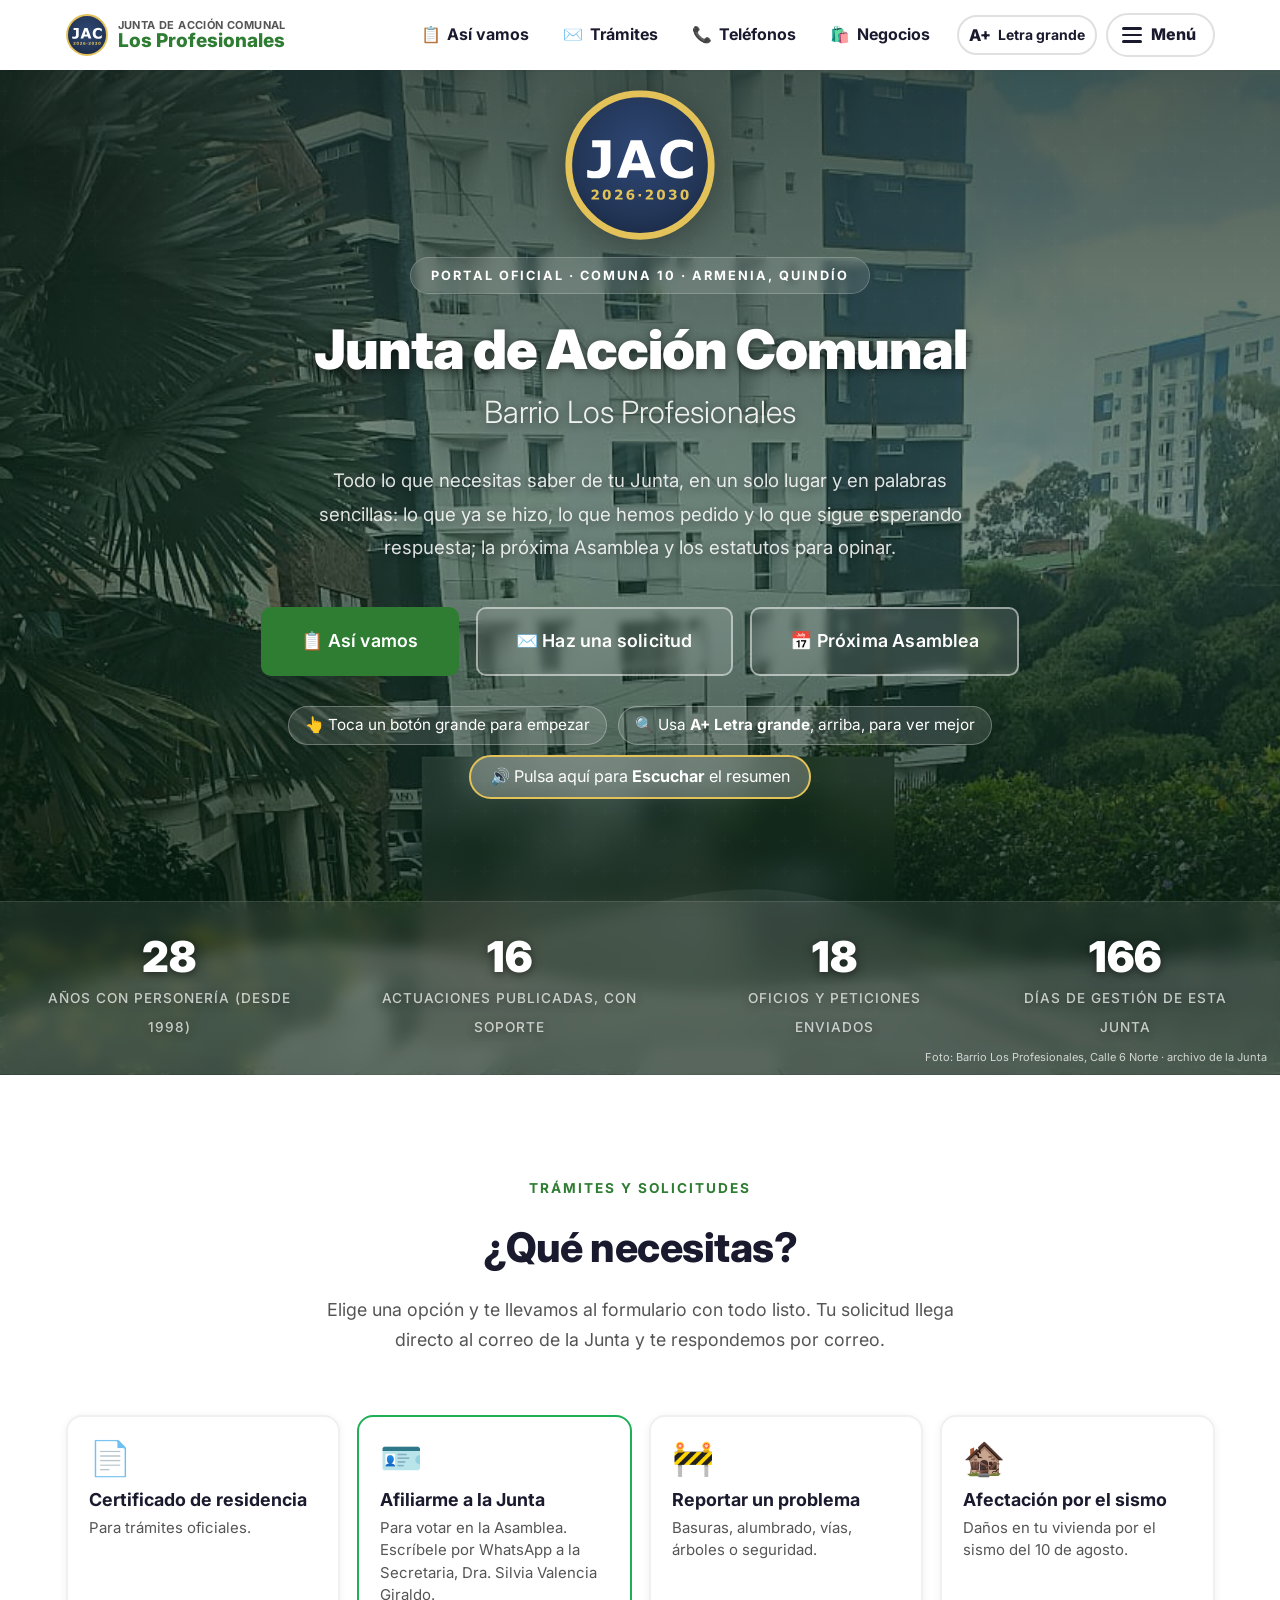
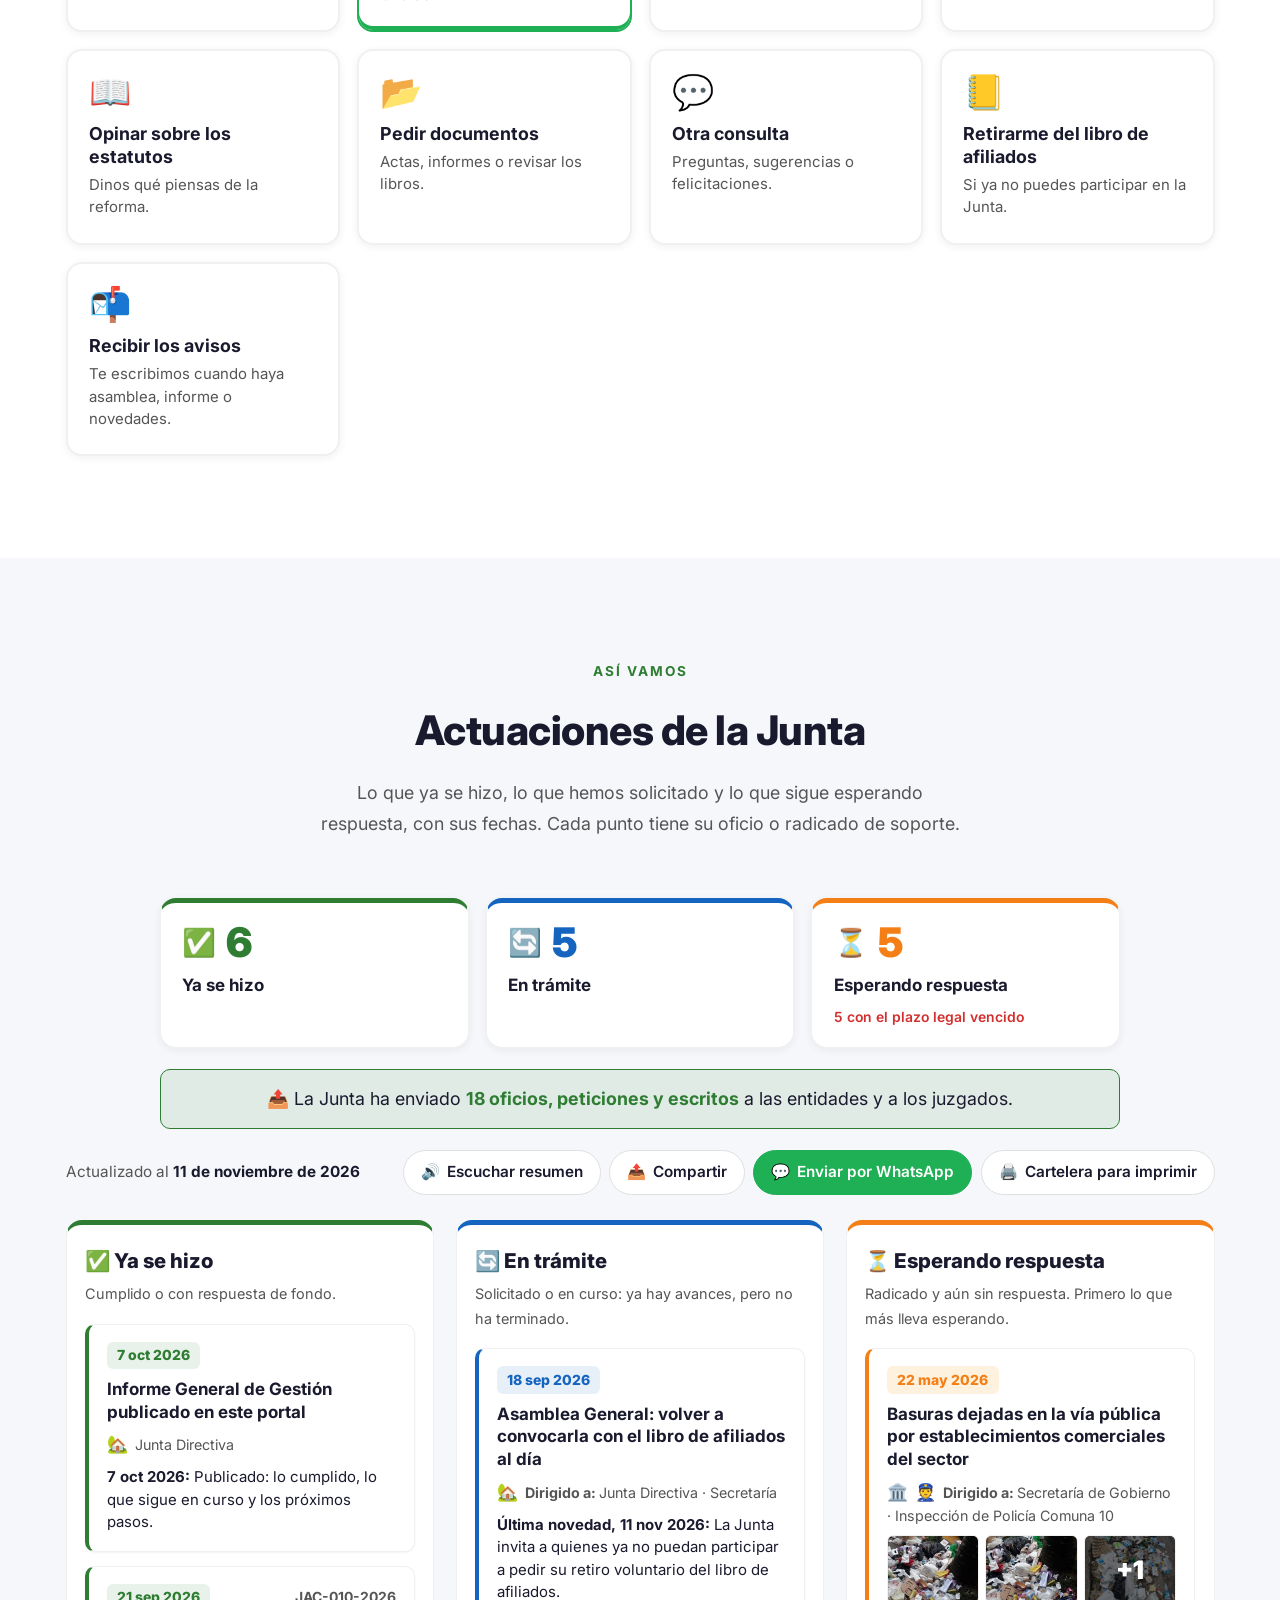
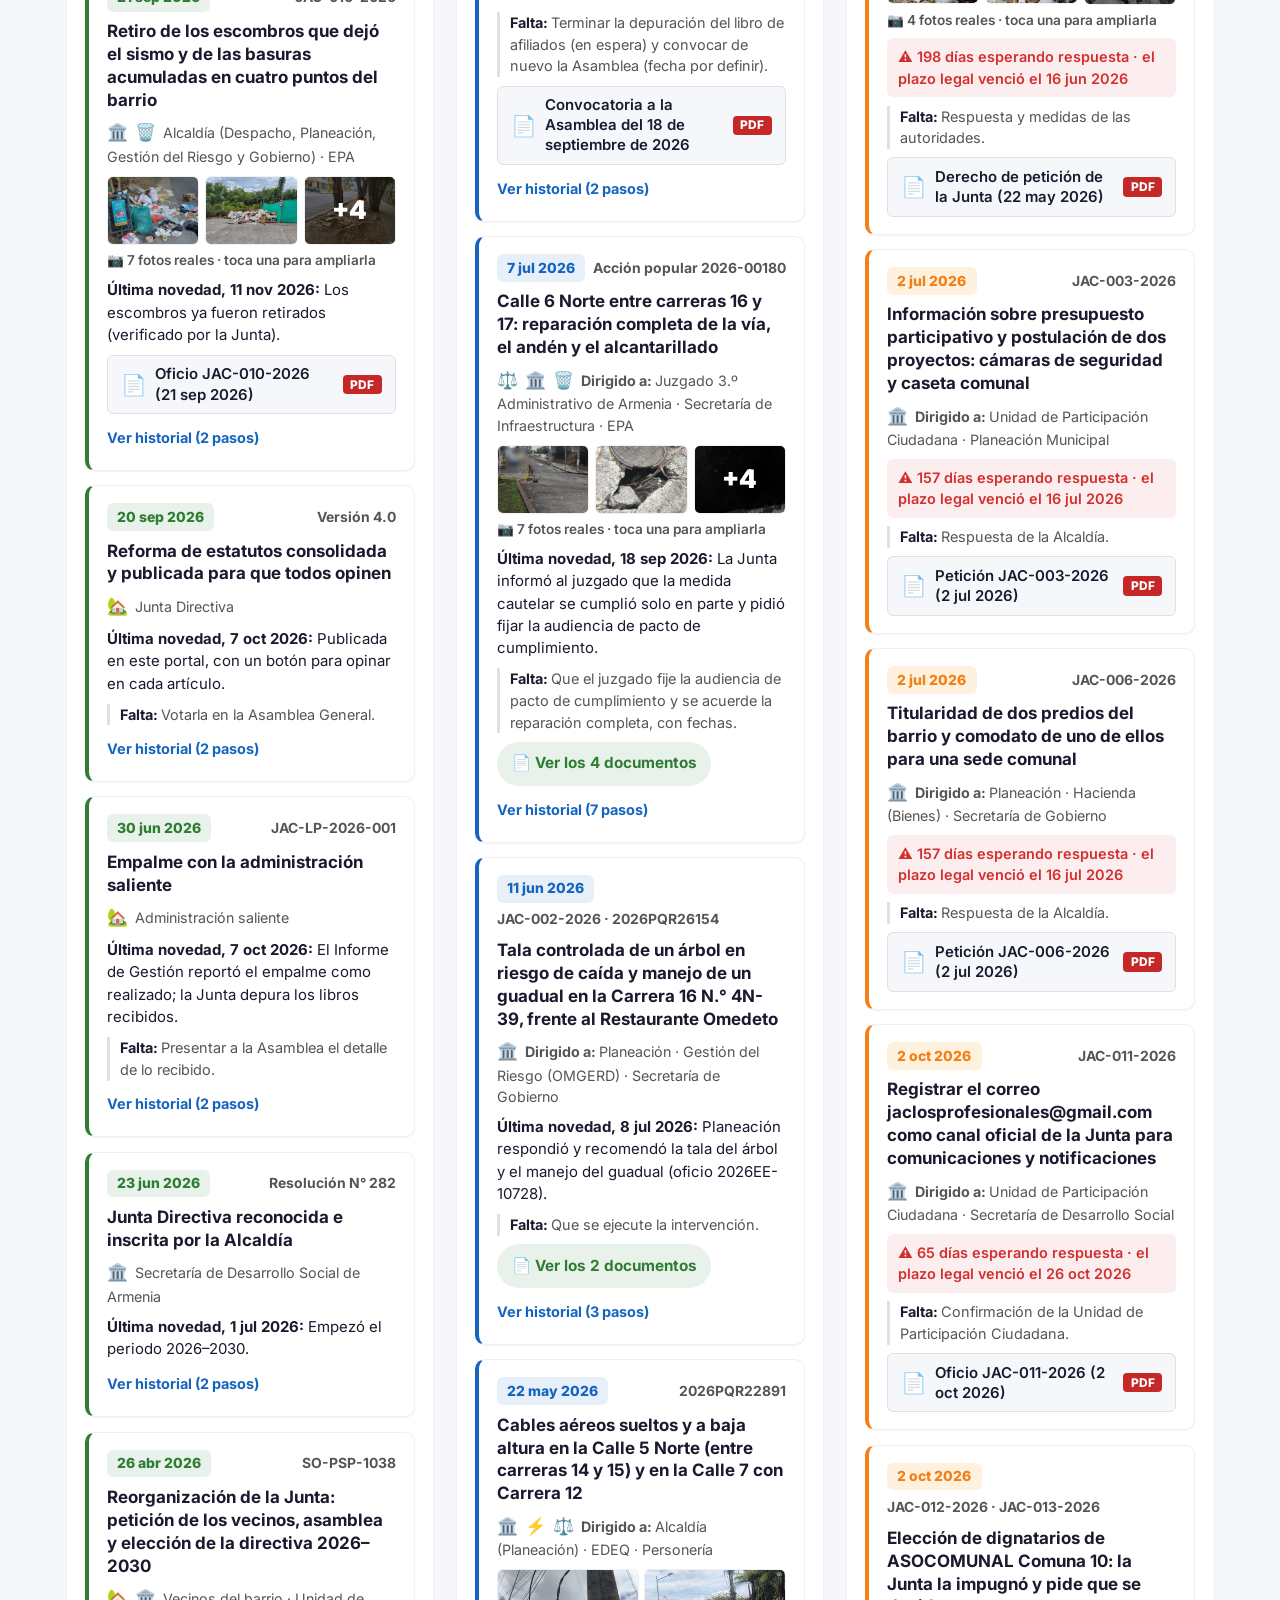
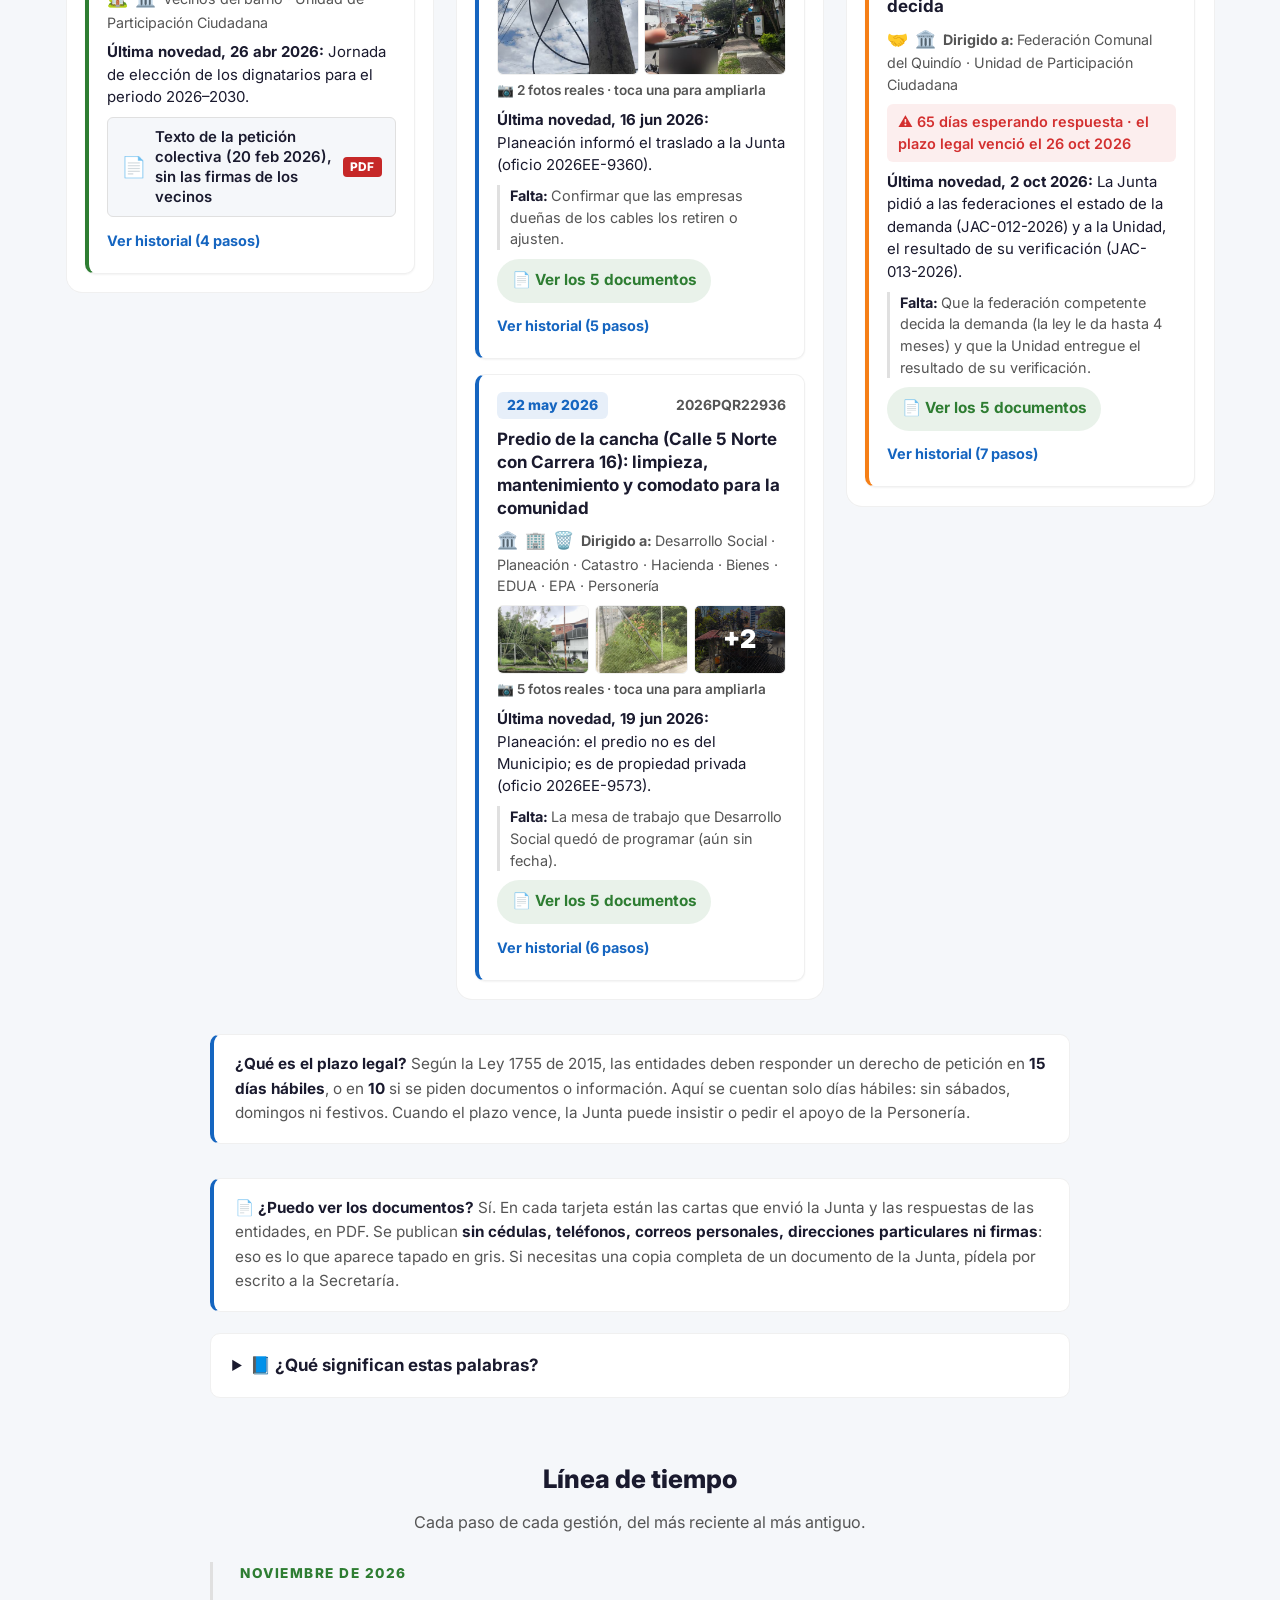
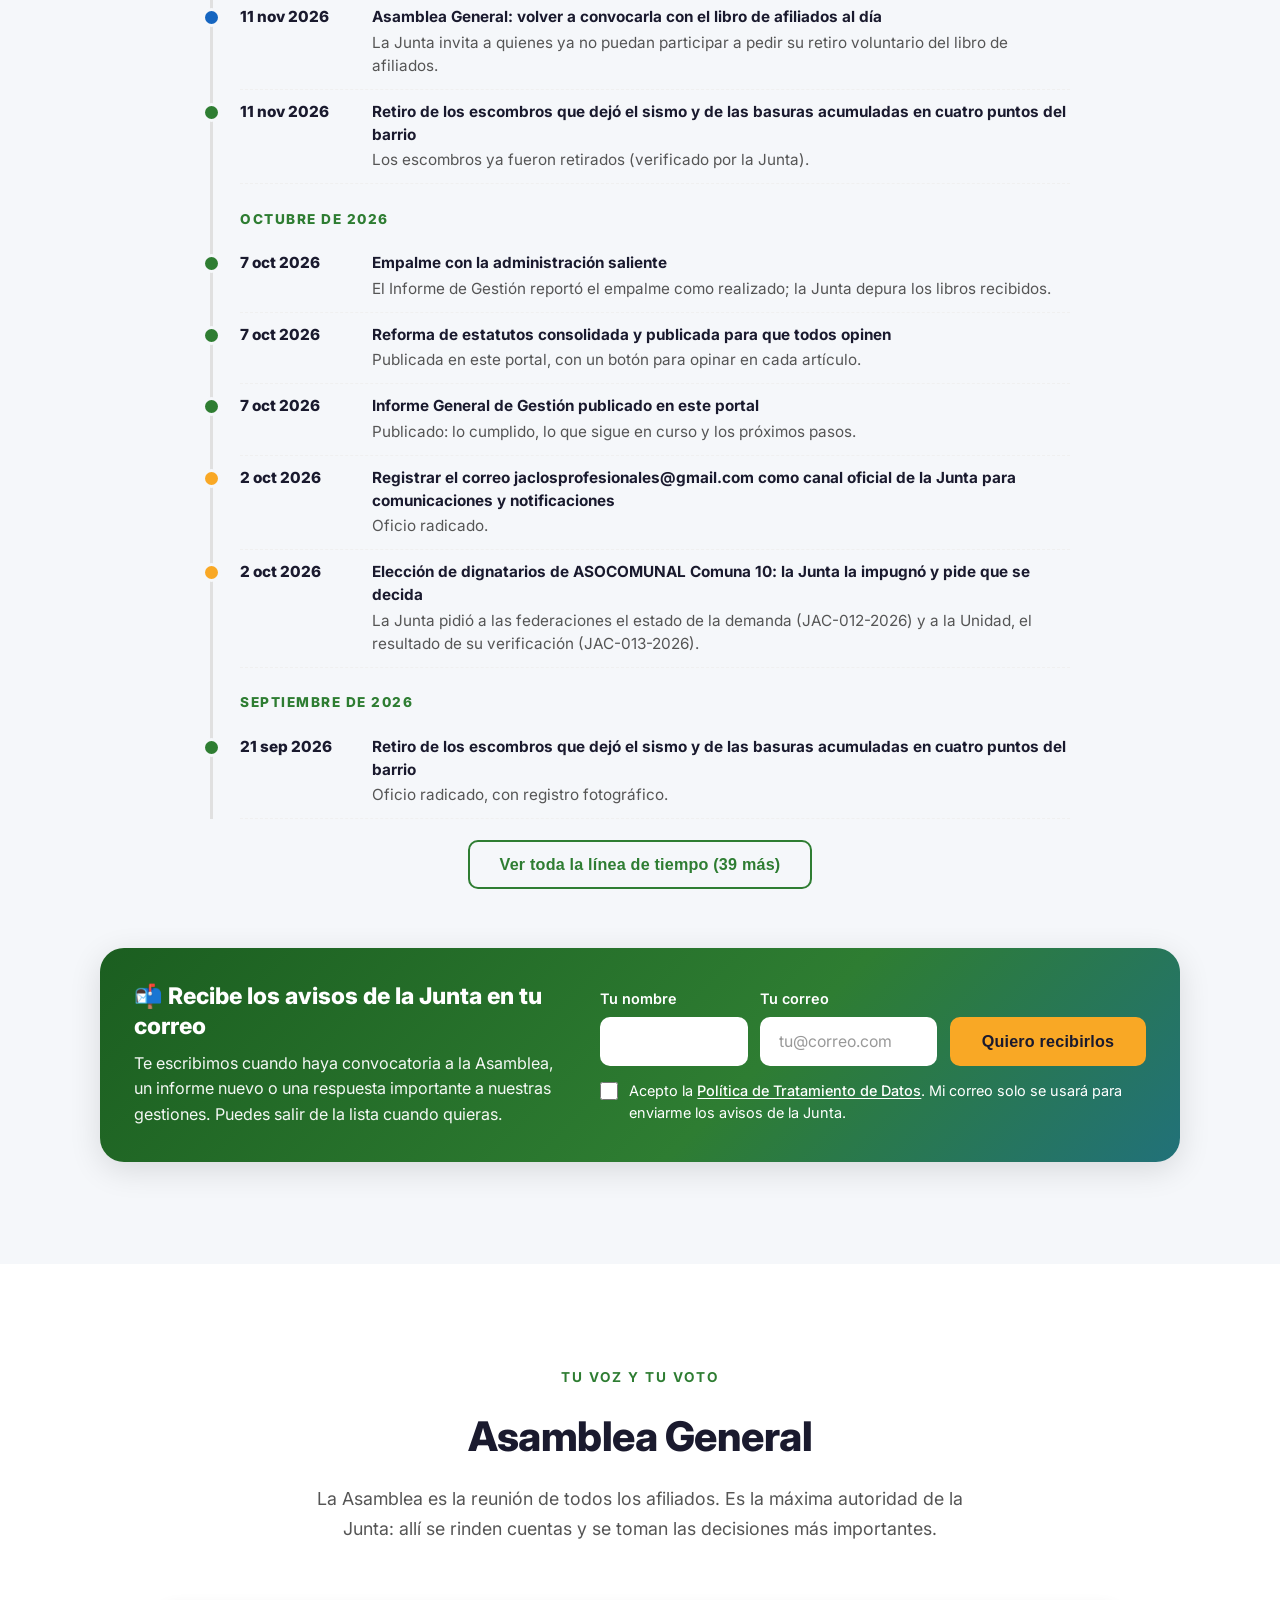
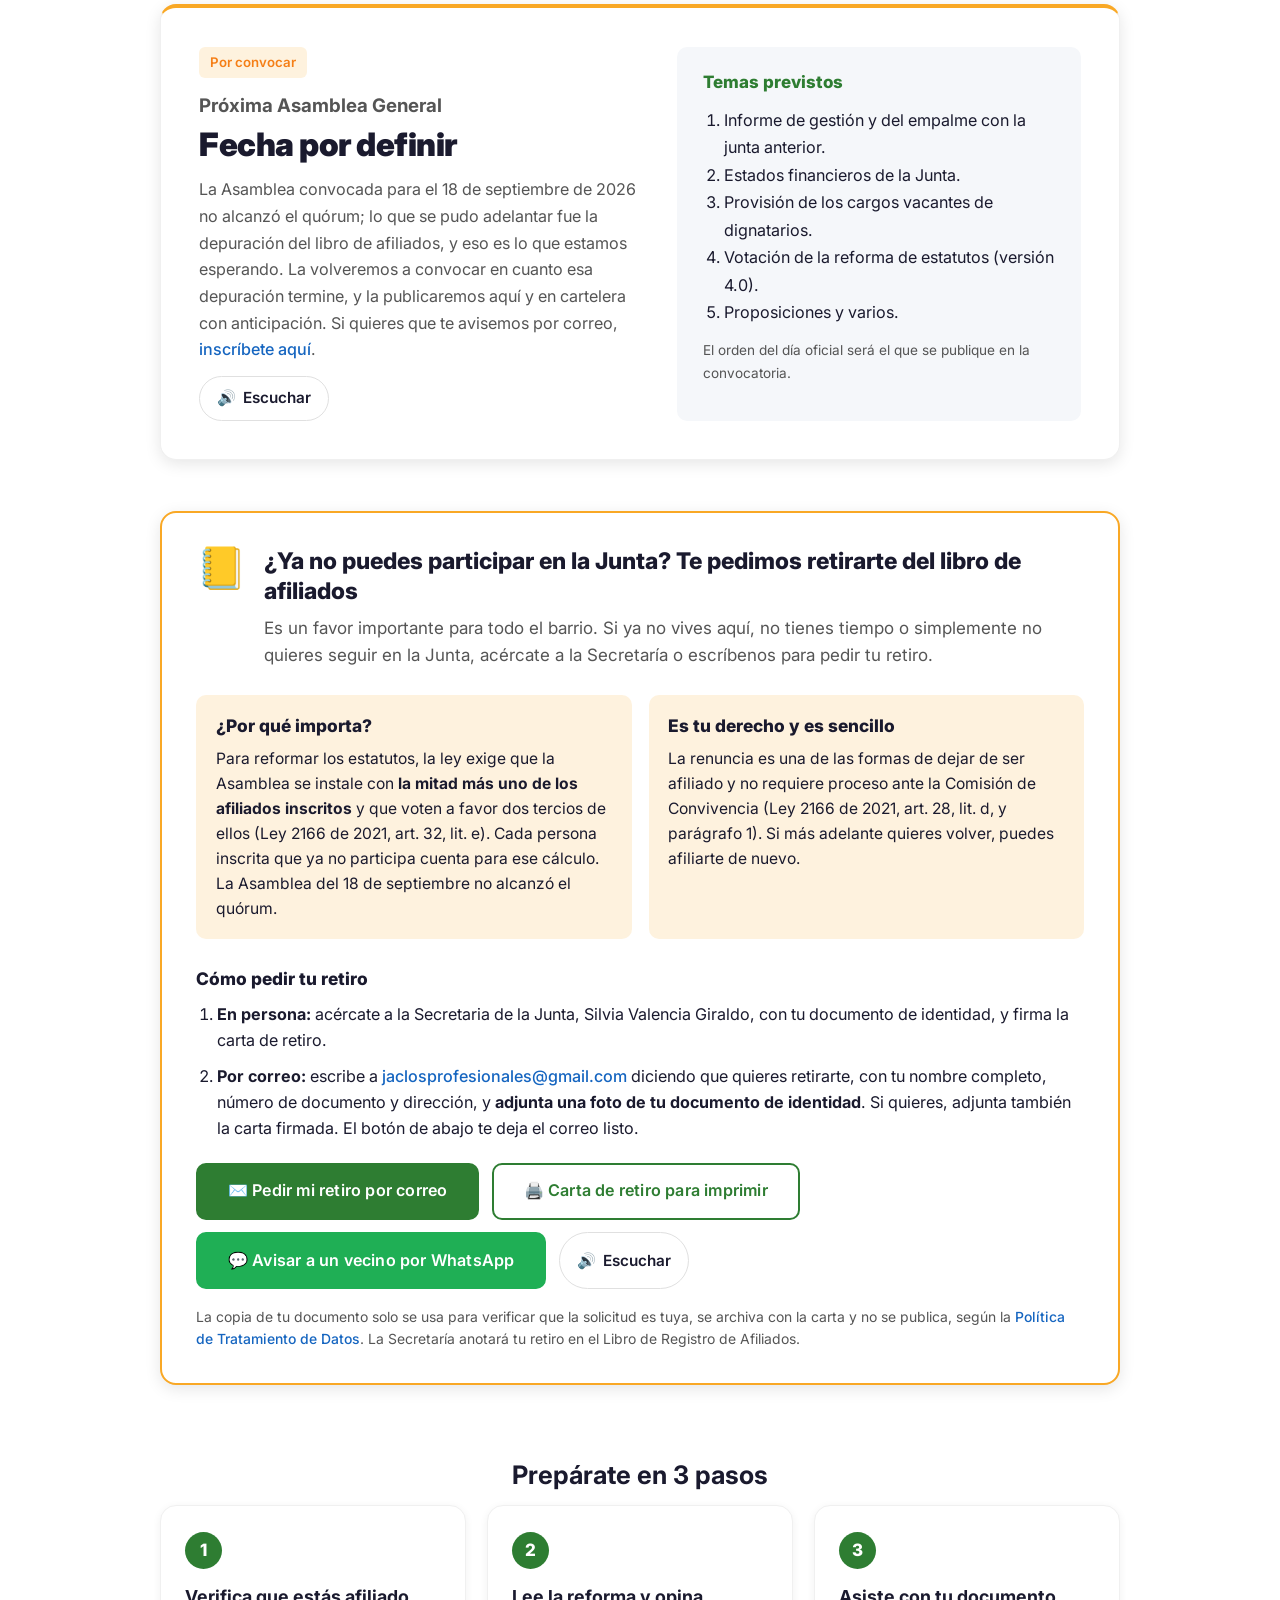
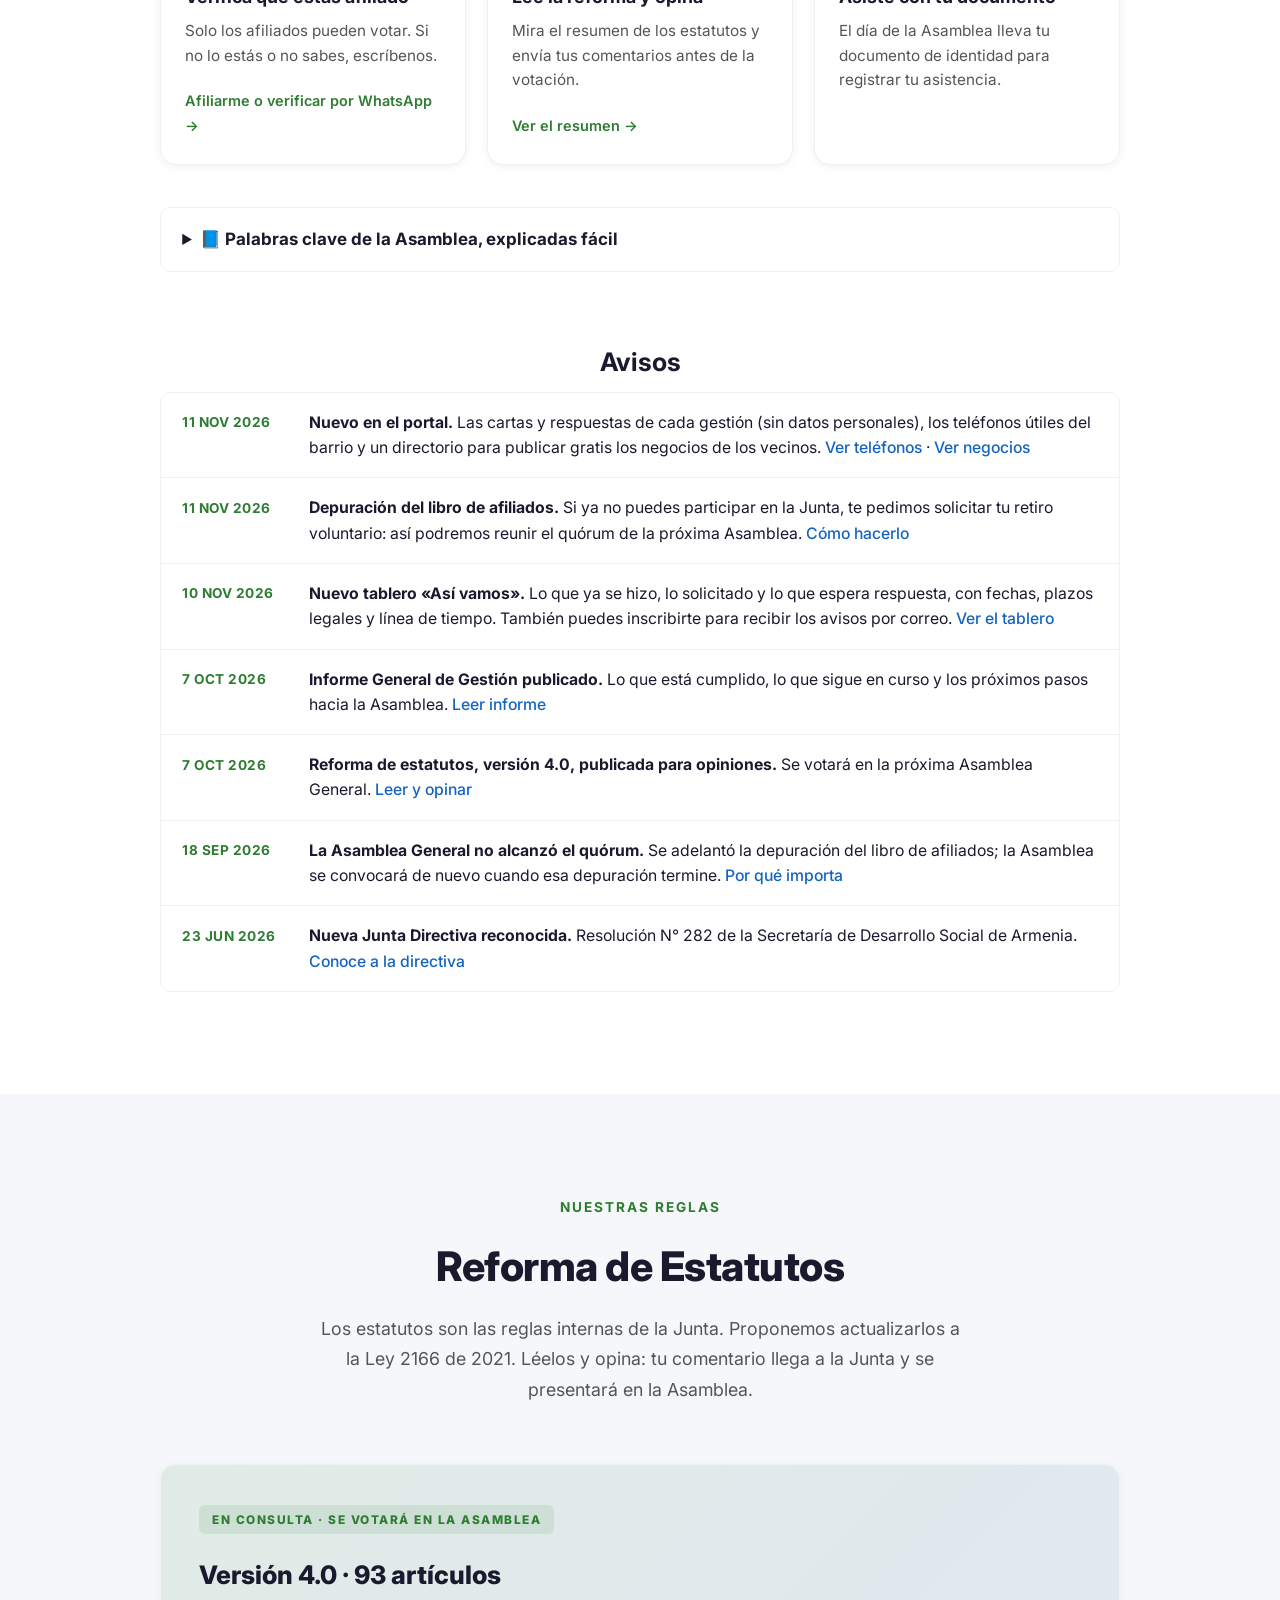
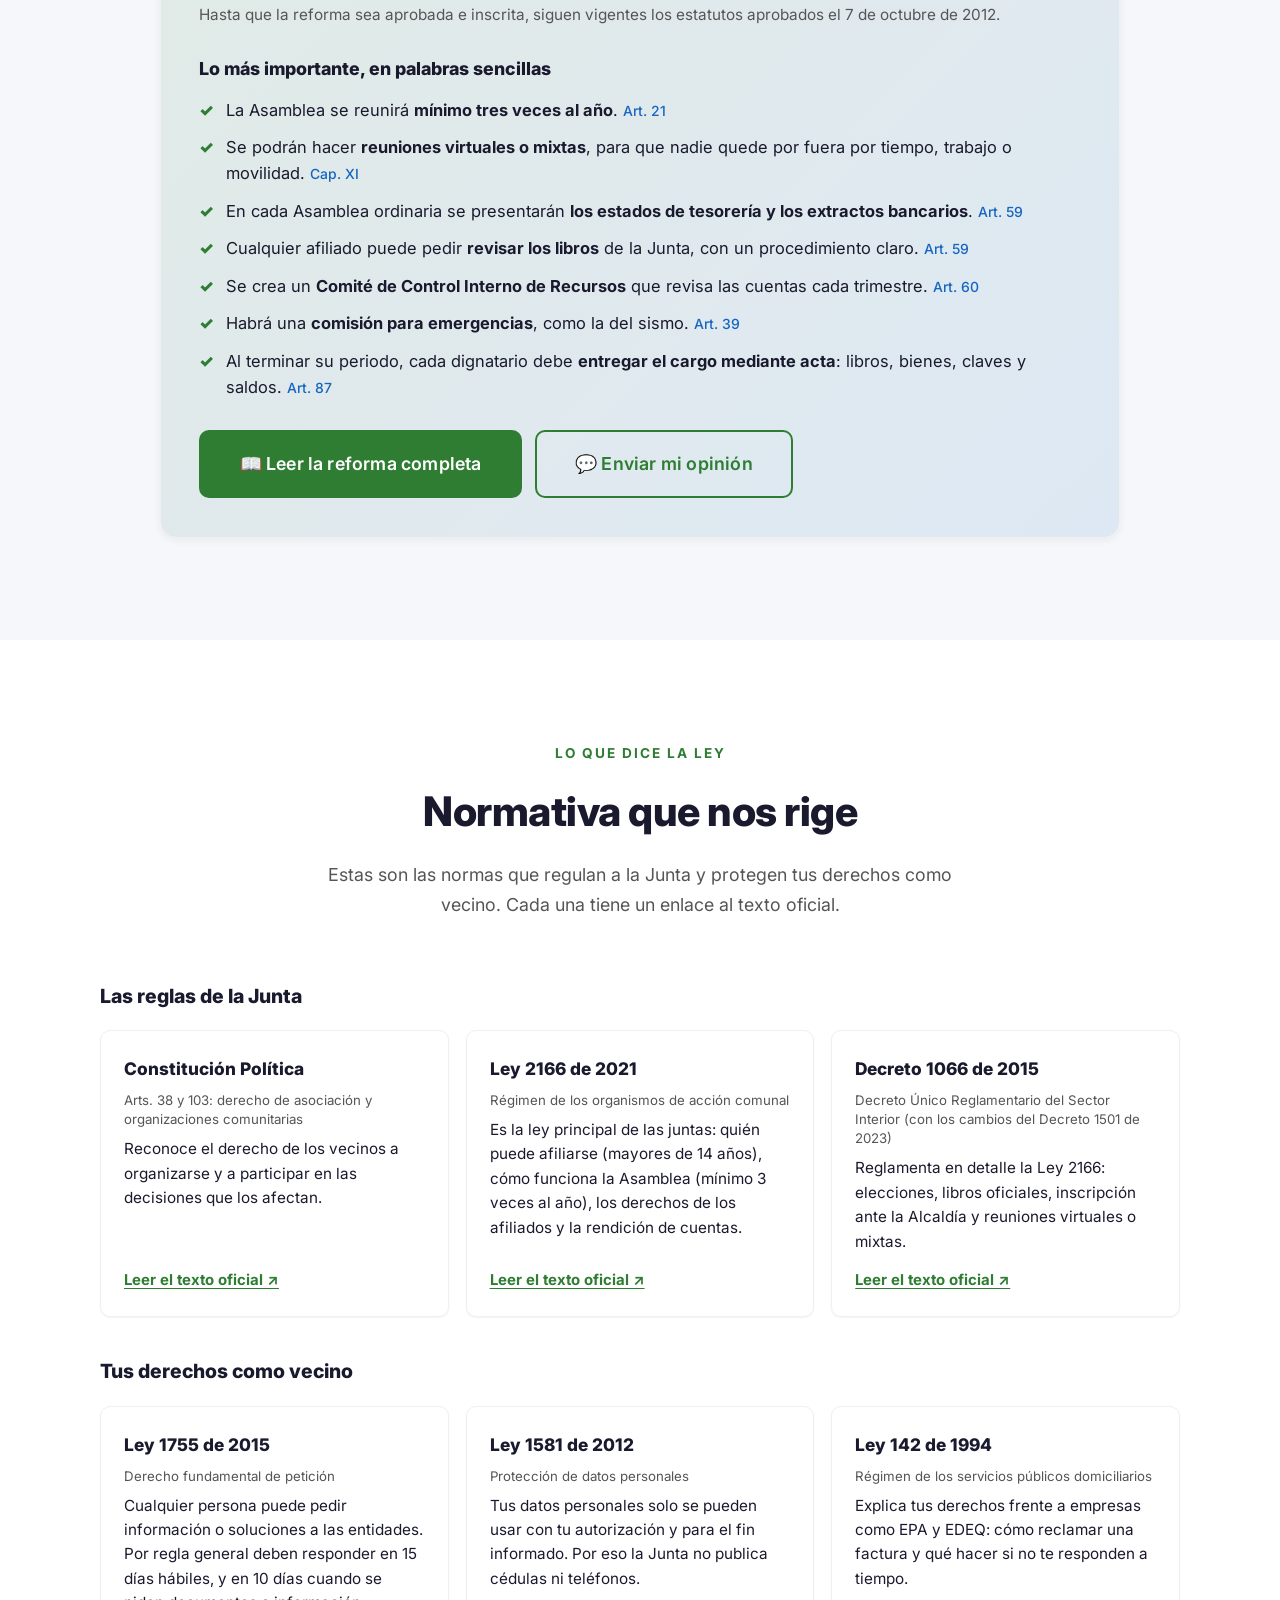
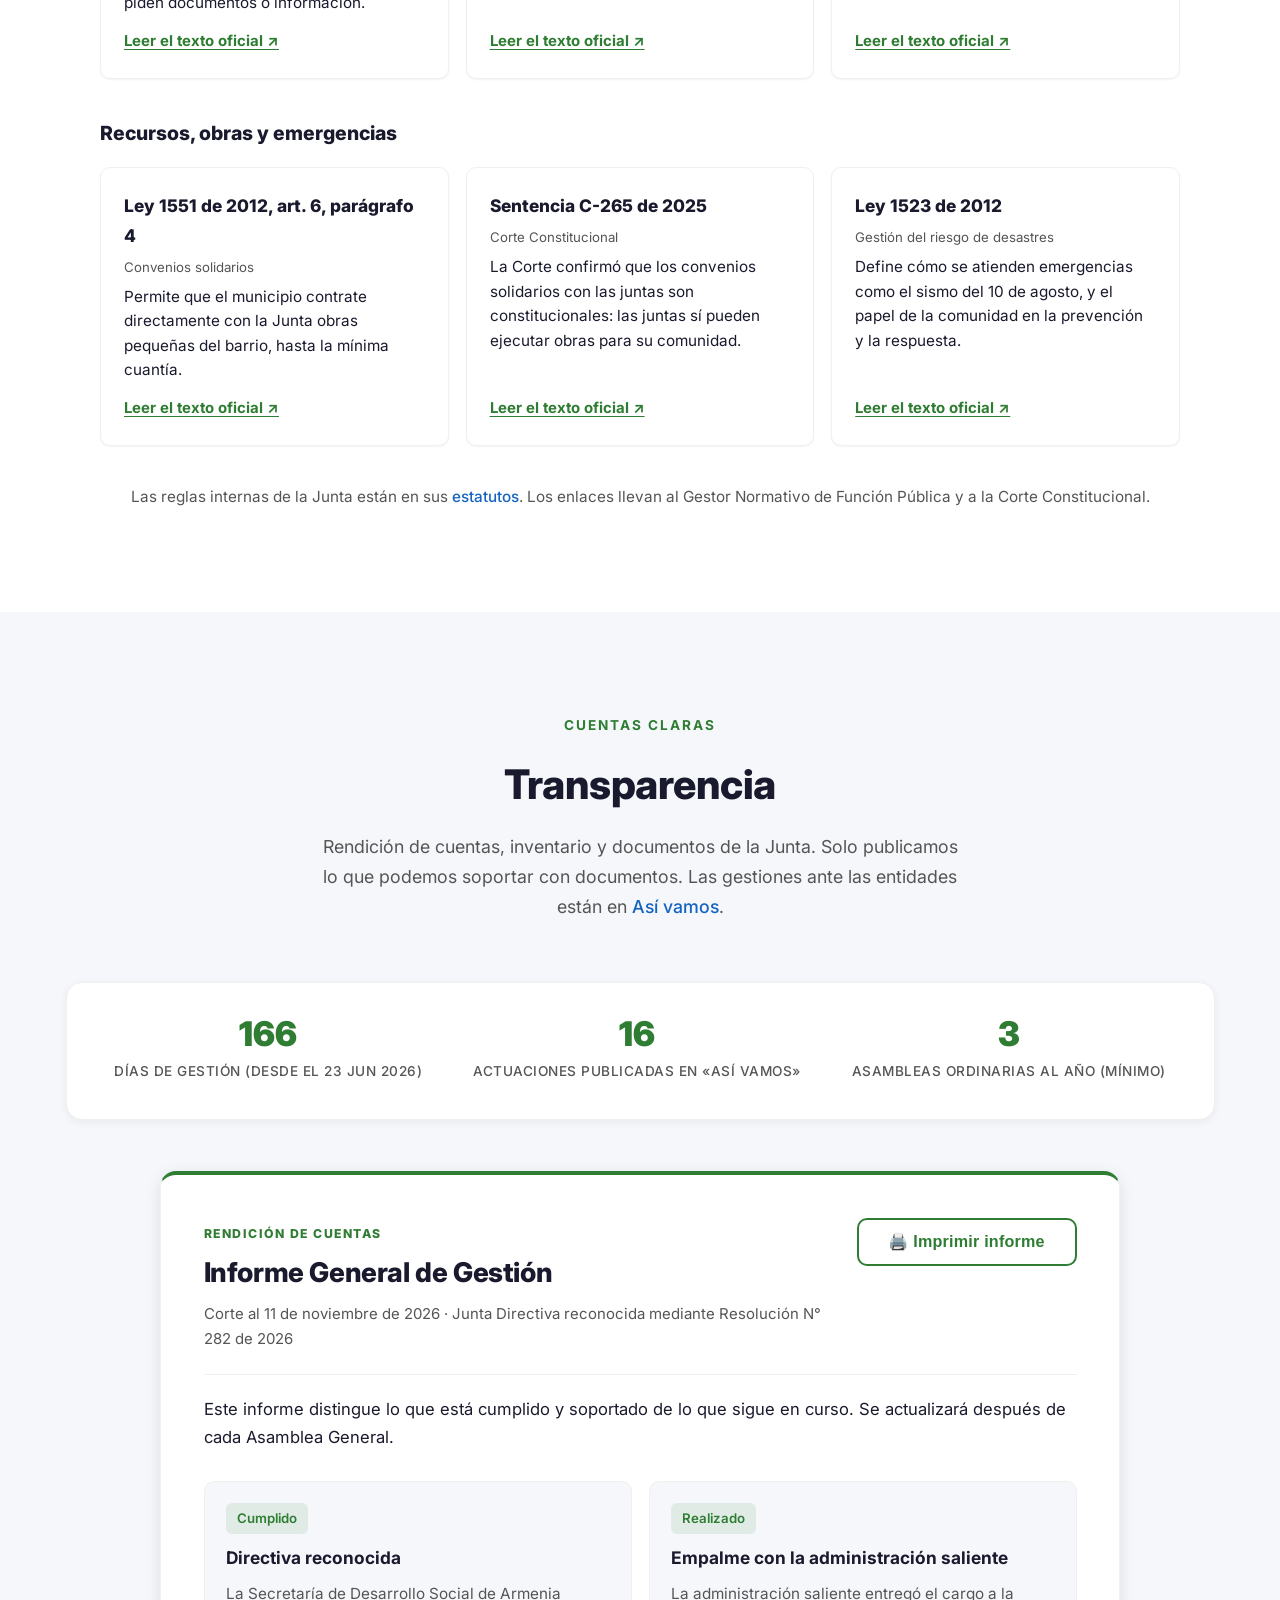
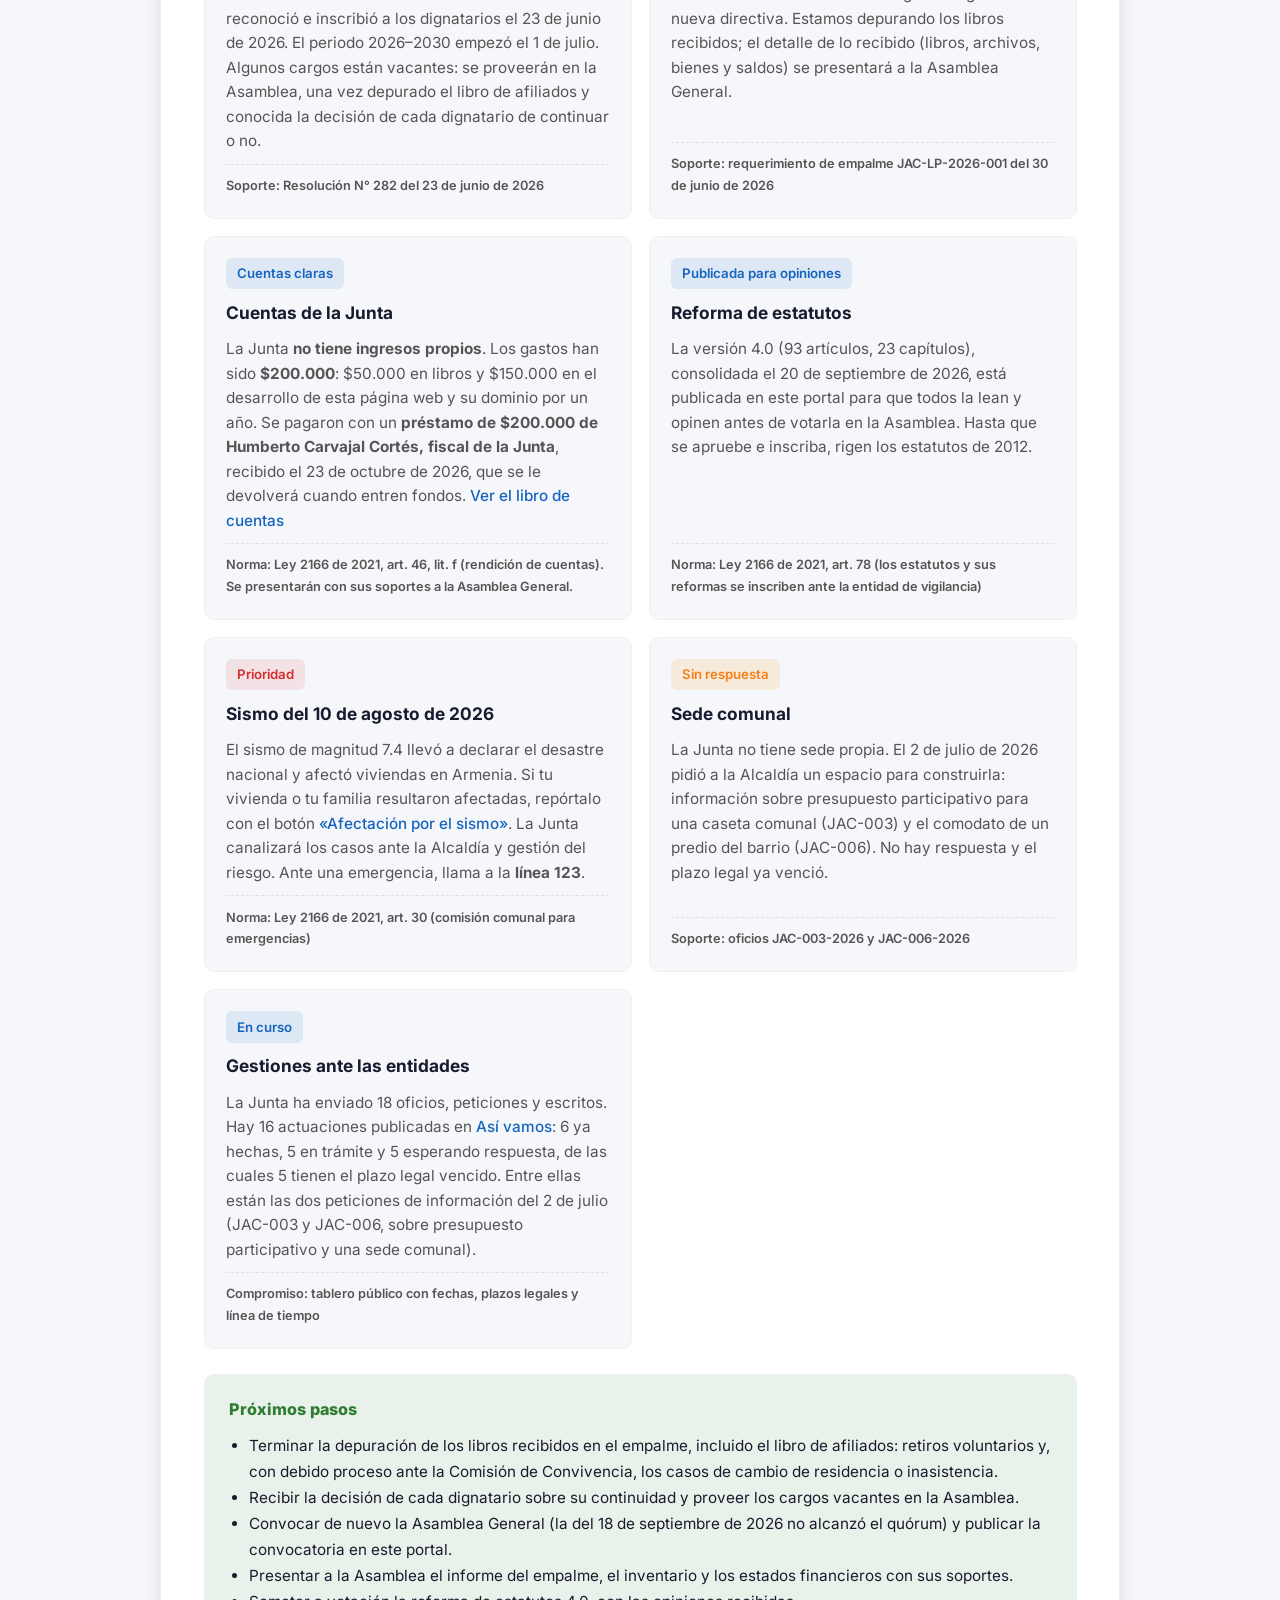
==== index.html @ 0025ac56 "Dominio propio: jaclosprofesionales.com CNAME para GitHub Pages; enlaces, sitemap, robots, QR de la " ====
<!DOCTYPE html>
<html lang="es-CO">
<head>
    <meta charset="UTF-8">
    <meta name="viewport" content="width=device-width, initial-scale=1.0">
    <meta name="description" content="Junta de Acción Comunal del Barrio Los Profesionales, Comuna 10 de Armenia, Quindío. Próxima Asamblea, reforma de estatutos para opinar, normativa que nos rige, informe de gestión y solicitudes en línea.">
    <meta name="author" content="Dr. M. Rodríguez, presidente de la Junta de Acción Comunal Barrio Los Profesionales">
    <meta name="robots" content="index, follow">
    <meta name="theme-color" content="#2E7D32" media="(prefers-color-scheme: light)">
    <meta name="theme-color" content="#0F0F1A" media="(prefers-color-scheme: dark)">

    <meta property="og:title" content="JAC Barrio Los Profesionales · Comuna 10 · Armenia">
    <meta property="og:description" content="Próxima Asamblea, reforma de estatutos para opinar, normativa, informe de gestión y solicitudes en línea de la Junta de Acción Comunal del Barrio Los Profesionales.">
    <meta property="og:type" content="website">
    <meta property="og:locale" content="es_CO">
    <meta property="og:site_name" content="JAC Barrio Los Profesionales">
    <meta property="og:url" content="https://jaclosprofesionales.com/">
    <meta property="og:image" content="https://jaclosprofesionales.com/og-image.png">
    <meta property="og:image:width" content="1200">
    <meta property="og:image:height" content="630">
    <meta property="og:image:alt" content="Logo de la Junta de Acción Comunal del Barrio Los Profesionales">

    <meta name="twitter:card" content="summary_large_image">
    <meta name="twitter:title" content="JAC Barrio Los Profesionales · Comuna 10 · Armenia">
    <meta name="twitter:description" content="Portal de la Junta de Acción Comunal del Barrio Los Profesionales. Armenia, Quindío.">
    <meta name="twitter:image" content="https://jaclosprofesionales.com/og-image.png">

    <link rel="canonical" href="https://jaclosprofesionales.com/">

    <title>JAC Barrio Los Profesionales · Comuna 10 · Armenia</title>

    <link rel="icon" type="image/svg+xml" href="img/logo-icono.svg">
    <link rel="icon" type="image/png" sizes="192x192" href="img/icon-192.png">
    <link rel="apple-touch-icon" href="img/apple-touch-icon.png">
    <link rel="manifest" href="site.webmanifest">

    <link rel="preconnect" href="https://fonts.googleapis.com">
    <link rel="preconnect" href="https://fonts.gstatic.com" crossorigin>
    <link href="https://fonts.googleapis.com/css2?family=Inter:wght@400;500;600;700;800;900&display=swap" rel="stylesheet">
    <link rel="stylesheet" href="css/styles.css">

    <script>
        // Tamaño de letra elegido por el visitante (antes de pintar, para evitar saltos)
        try { if (localStorage.getItem('jac-text-lg') === '1') document.documentElement.classList.add('text-lg'); } catch (e) { /* ignore */ }
    </script>

    <script type="application/ld+json">
    {
      "@context": "https://schema.org",
      "@type": "Organization",
      "name": "Junta de Acción Comunal del Barrio Los Profesionales",
      "legalName": "Junta de Acción Comunal del Barrio Los Profesionales",
      "alternateName": ["JAC Barrio Los Profesionales", "JAC Los Profesionales"],
      "url": "https://jaclosprofesionales.com/",
      "logo": "https://jaclosprofesionales.com/og-image.png",
      "description": "Organización cívica, social y comunitaria de gestión social, sin ánimo de lucro, con personería jurídica, constituida conforme a la Ley 2166 de 2021 al servicio del Barrio Los Profesionales, Comuna 10 de Armenia, Quindío.",
      "foundingDate": "1998-04-28",
      "identifier": [
        {
          "@type": "PropertyValue",
          "propertyID": "Personería Jurídica - Cámara de Comercio de Armenia",
          "value": "Certificado N° 1.280"
        },
        {
          "@type": "PropertyValue",
          "propertyID": "Reconocimiento de dignatarios - Secretaría de Desarrollo Social de Armenia",
          "value": "Resolución N° 282 del 23 de junio de 2026"
        }
      ],
      "address": {
        "@type": "PostalAddress",
        "streetAddress": "Barrio Los Profesionales, Comuna 10",
        "addressLocality": "Armenia",
        "addressRegion": "Quindío",
        "addressCountry": "CO"
      },
      "email": "jaclosprofesionales@gmail.com",
      "areaServed": {
        "@type": "Place",
        "name": "Barrio Los Profesionales, Comuna 10, Armenia, Quindío"
      },
      "memberOf": {
        "@type": "Organization",
        "name": "Sistema Nacional de Acción Comunal"
      }
    }
    </script>
</head>
<body>

    <a href="#main" class="skip-link">Saltar al contenido principal</a>

    <!-- ========== AVISO SUPERIOR ========== -->
    <div class="announcement" id="announcement" hidden>
        <div class="container announcement__inner">
            <span class="announcement__icon" aria-hidden="true">📋</span>
            <span class="announcement__text"><strong>¿Ya no puedes participar en la Junta?</strong> Pide tu retiro del libro de afiliados: nos ayuda a reunir el quórum de la próxima Asamblea.</span>
            <a href="#retiro" class="announcement__link">Cómo hacerlo →</a>
            <button type="button" class="announcement__close" id="announcement-close" aria-label="Cerrar aviso">&times;</button>
        </div>
    </div>

    <!-- ========== ENCABEZADO ========== -->
    <header class="header" id="header">
        <nav class="nav container" aria-label="Principal">
            <a href="#inicio" class="nav__logo" aria-label="Inicio: Junta de Acción Comunal Barrio Los Profesionales">
                <img src="img/logo-icono.svg" alt="" class="nav__logo-img" width="42" height="42">
                <span class="nav__logo-text"><span class="nav__logo-top">Junta de Acción Comunal</span><span class="nav__logo-name">Los Profesionales</span></span>
            </a>

            <!-- Lo más consultado (en computador). Todo lo demás está en «Menú». -->
            <ul class="nav__primary">
                <li><a href="#actuaciones" class="nav__link nav__primary-link"><span aria-hidden="true">📋</span> Así vamos</a></li>
                <li><a href="#tramites" class="nav__link nav__primary-link"><span aria-hidden="true">✉️</span> Trámites</a></li>
                <li><a href="#telefonos" class="nav__link nav__primary-link"><span aria-hidden="true">📞</span> Teléfonos</a></li>
                <li><a href="#negocios" class="nav__link nav__primary-link"><span aria-hidden="true">🛍️</span> Negocios</a></li>
            </ul>

            <div class="nav__right">
                <button class="text-size-toggle" id="text-size-toggle" type="button" aria-pressed="false" aria-label="Agrandar la letra" title="Agrandar la letra"><span aria-hidden="true">A+</span><span class="text-size-toggle__label">Letra grande</span></button>
                <button class="nav__toggle" id="nav-toggle" type="button" aria-label="Abrir el menú">
                    <span class="nav__toggle-icon" aria-hidden="true">
                        <span class="nav__toggle-line"></span>
                        <span class="nav__toggle-line"></span>
                        <span class="nav__toggle-line"></span>
                    </span>
                    <span class="nav__toggle-label">Menú</span>
                </button>
            </div>

            <div class="nav__menu" id="nav-menu">
                <button class="nav__theme" id="theme-toggle" type="button">
                    <span class="nav__theme-oscura"><span aria-hidden="true">🌙</span> Pasar a pantalla oscura</span>
                    <span class="nav__theme-clara"><span aria-hidden="true">☀️</span> Pasar a pantalla clara</span>
                </button>
                <p class="nav__menu-title">¿A dónde quieres ir?</p>
                <ul class="nav__menu-list">
                    <li class="nav__item"><a href="#inicio" class="nav__link"><span aria-hidden="true">🏠</span> Inicio</a></li>
                    <li class="nav__item"><a href="#actuaciones" class="nav__link"><span aria-hidden="true">📋</span> Así vamos: lo que hace la Junta</a></li>
                    <li class="nav__item"><a href="#tramites" class="nav__link"><span aria-hidden="true">✉️</span> Trámites y solicitudes</a></li>
                    <li class="nav__item"><a href="#telefonos" class="nav__link"><span aria-hidden="true">📞</span> Teléfonos útiles</a></li>
                    <li class="nav__item"><a href="#asamblea" class="nav__link"><span aria-hidden="true">📅</span> Asamblea y avisos</a></li>
                    <li class="nav__item"><a href="#retiro" class="nav__link"><span aria-hidden="true">📒</span> Retirarme del libro de afiliados</a></li>
                    <li class="nav__item"><a href="#estatutos" class="nav__link"><span aria-hidden="true">📖</span> Estatutos</a></li>
                    <li class="nav__item"><a href="#transparencia" class="nav__link"><span aria-hidden="true">📊</span> Transparencia</a></li>
                    <li class="nav__item"><a href="#cuentas" class="nav__link"><span aria-hidden="true">📒</span> Cuentas de la Junta</a></li>
                    <li class="nav__item"><a href="#junta" class="nav__link"><span aria-hidden="true">👥</span> La Junta</a></li>
                    <li class="nav__item"><a href="#negocios" class="nav__link"><span aria-hidden="true">🛍️</span> Negocios del barrio</a></li>
                    <li class="nav__item"><a href="#faq" class="nav__link"><span aria-hidden="true">❓</span> Preguntas frecuentes</a></li>
                    <li class="nav__item"><a href="#contacto" class="nav__link nav__link--cta"><span aria-hidden="true">💬</span> Escribirle a la Junta</a></li>
                </ul>
            </div>
        </nav>
    </header>

    <main id="main">

        <!-- ========== INICIO ========== -->
        <section class="hero" id="inicio">
            <div class="hero__overlay"></div>
            <p class="hero__credito">Foto: Barrio Los Profesionales, Calle 6 Norte · archivo de la Junta</p>
            <svg class="hero__mountains" viewBox="0 0 1440 320" preserveAspectRatio="none" aria-hidden="true" focusable="false">
                <path fill="rgba(255,255,255,0.06)" d="M0,224L48,213.3C96,203,192,181,288,176C384,171,480,181,576,165.3C672,149,768,107,864,112C960,117,1056,171,1152,186.7C1248,203,1344,181,1392,170.7L1440,160L1440,320L1392,320C1344,320,1248,320,1152,320C1056,320,960,320,864,320C768,320,672,320,576,320C480,320,384,320,288,320C192,320,96,320,48,320L0,320Z"/>
                <path fill="rgba(255,255,255,0.1)" d="M0,256L60,234.7C120,213,240,171,360,170.7C480,171,600,213,720,224C840,235,960,213,1080,202.7C1200,192,1320,192,1380,192L1440,192L1440,320L1380,320C1320,320,1200,320,1080,320C960,320,840,320,720,320C600,320,480,320,360,320C240,320,120,320,60,320L0,320Z"/>
            </svg>
            <div class="hero__flag-stripe" aria-hidden="true"></div>
            <div class="hero__content container">
                <img src="img/logo.svg" alt="Emblema de la Junta de Acción Comunal Barrio Los Profesionales, periodo 2026–2030" class="hero__logo" width="150" height="150">
                <span class="hero__badge">Portal oficial · Comuna 10 · Armenia, Quindío</span>
                <h1 class="hero__title">Junta de Acción Comunal</h1>
                <p class="hero__subtitle">Barrio Los Profesionales</p>
                <p class="hero__description">Todo lo que necesitas saber de tu Junta, en un solo lugar y en palabras sencillas: lo que ya se hizo, lo que hemos pedido y lo que sigue esperando respuesta; la próxima Asamblea y los estatutos para opinar.</p>
                <div class="hero__buttons">
                    <a href="#actuaciones" class="btn btn--primary btn--lg">📋 Así vamos</a>
                    <a href="#tramites" class="btn btn--secondary btn--lg">✉️ Haz una solicitud</a>
                    <a href="#asamblea" class="btn btn--secondary btn--lg">📅 Próxima Asamblea</a>
                </div>
                <ul class="hero__help" aria-label="Cómo usar esta página">
                    <li><span aria-hidden="true">👆</span> Toca un botón grande para empezar</li>
                    <li><span aria-hidden="true">🔍</span> Usa <strong>A+ Letra grande</strong>, arriba, para ver mejor</li>
                    <li class="hero__help-btn" hidden><button type="button" id="hero-listen" class="hero__listen"><span aria-hidden="true">🔊</span> Pulsa aquí para <strong>Escuchar</strong> el resumen</button></li>
                </ul>
            </div>
            <div class="hero__stats">
                <div class="hero__stat">
                    <span class="hero__stat-number" data-count="28">0</span>
                    <span class="hero__stat-label">Años con personería (desde 1998)</span>
                </div>
                <div class="hero__stat">
                    <span class="hero__stat-number" data-count="12" data-act-count-attr="total">0</span>
                    <span class="hero__stat-label">Actuaciones publicadas, con soporte</span>
                </div>
                <div class="hero__stat">
                    <span class="hero__stat-number" data-count="18" data-act-count-attr="enviados">0</span>
                    <span class="hero__stat-label">Oficios y peticiones enviados</span>
                </div>
                <div class="hero__stat">
                    <span class="hero__stat-number" id="hero-dias" data-count="106">0</span>
                    <span class="hero__stat-label">Días de gestión de esta junta</span>
                </div>
            </div>
        </section>

        <!-- ========== TRÁMITES: ¿QUÉ NECESITAS? ========== -->
        <section class="section" id="tramites">
            <div class="container">
                <span class="section__badge fade-in">Trámites y solicitudes</span>
                <h2 class="section__title fade-in">¿Qué necesitas?</h2>
                <p class="section__subtitle fade-in">Elige una opción y te llevamos al formulario con todo listo. Tu solicitud llega directo al correo de la Junta y te respondemos por correo.</p>

                <!--
                Cada botón con data-asunto selecciona ese asunto en el formulario de Contacto.
                El valor debe existir en el <select id="asunto"> más abajo.
                -->
                <div class="tramites__grid">
                    <a href="#contacto" class="tramite fade-in" data-asunto="certificado">
                        <span class="tramite__icon" aria-hidden="true">📄</span>
                        <span class="tramite__title">Certificado de residencia</span>
                        <span class="tramite__desc">Para trámites oficiales.</span>
                    </a>
                    <a href="https://wa.me/573136555392?text=Hola%2C%20Dra.%20Silvia.%20Quiero%20inscribirme%20en%20el%20libro%20de%20afiliados%20de%20la%20Junta%20de%20Acci%C3%B3n%20Comunal%20Los%20Profesionales.%20%C2%BFQu%C3%A9%20necesito%3F" class="tramite tramite--wa fade-in" target="_blank" rel="noopener">
                        <span class="tramite__icon" aria-hidden="true">🪪</span>
                        <span class="tramite__title">Afiliarme a la Junta</span>
                        <span class="tramite__desc">Para votar en la Asamblea. Escríbele por WhatsApp a la Secretaria, Dra. Silvia Valencia Giraldo.</span>
                    </a>
                    <a href="#contacto" class="tramite fade-in" data-asunto="problema">
                        <span class="tramite__icon" aria-hidden="true">🚧</span>
                        <span class="tramite__title">Reportar un problema</span>
                        <span class="tramite__desc">Basuras, alumbrado, vías, árboles o seguridad.</span>
                    </a>
                    <a href="#contacto" class="tramite fade-in" data-asunto="sismo">
                        <span class="tramite__icon" aria-hidden="true">🏚️</span>
                        <span class="tramite__title">Afectación por el sismo</span>
                        <span class="tramite__desc">Daños en tu vivienda por el sismo del 10 de agosto.</span>
                    </a>
                    <a href="estatutos.html#opinar" class="tramite fade-in">
                        <span class="tramite__icon" aria-hidden="true">📖</span>
                        <span class="tramite__title">Opinar sobre los estatutos</span>
                        <span class="tramite__desc">Dinos qué piensas de la reforma.</span>
                    </a>
                    <a href="#contacto" class="tramite fade-in" data-asunto="documentos">
                        <span class="tramite__icon" aria-hidden="true">📂</span>
                        <span class="tramite__title">Pedir documentos</span>
                        <span class="tramite__desc">Actas, informes o revisar los libros.</span>
                    </a>
                    <a href="#contacto" class="tramite fade-in" data-asunto="consulta">
                        <span class="tramite__icon" aria-hidden="true">💬</span>
                        <span class="tramite__title">Otra consulta</span>
                        <span class="tramite__desc">Preguntas, sugerencias o felicitaciones.</span>
                    </a>
                    <a href="#retiro" class="tramite fade-in">
                        <span class="tramite__icon" aria-hidden="true">📒</span>
                        <span class="tramite__title">Retirarme del libro de afiliados</span>
                        <span class="tramite__desc">Si ya no puedes participar en la Junta.</span>
                    </a>
                    <a href="#avisos-correo" class="tramite fade-in">
                        <span class="tramite__icon" aria-hidden="true">📬</span>
                        <span class="tramite__title">Recibir los avisos</span>
                        <span class="tramite__desc">Te escribimos cuando haya asamblea, informe o novedades.</span>
                    </a>
                </div>


            </div>
        </section>

        <!-- ========== ASÍ VAMOS: ACTUACIONES DE LA JUNTA ==========
        Las tarjetas, contadores y la línea de tiempo se dibujan desde js/actuaciones.js
        (fuente: hoja «Registro de actuaciones» en Google Drive; ver herramientas/LEEME.md).
        -->
        <section class="section section--alt" id="actuaciones">
            <span id="gestion" class="anchor-alias" aria-hidden="true"></span>
            <div class="container">
                <span class="section__badge fade-in">Así vamos</span>
                <h2 class="section__title fade-in">Actuaciones de la Junta</h2>
                <p class="section__subtitle fade-in">Lo que ya se hizo, lo que hemos solicitado y lo que sigue esperando respuesta, con sus fechas. Cada punto tiene su oficio o radicado de soporte.</p>

                <nav class="act-summary fade-in" aria-label="Resumen de actuaciones">
                    <a href="#act-col-hecho" class="act-chip act-chip--hecho">
                        <span class="act-chip__icon" aria-hidden="true">✅</span>
                        <span class="act-chip__num" data-act-count="hecho">4</span>
                        <span class="act-chip__label">Ya se hizo</span>
                    </a>
                    <a href="#act-col-tramite" class="act-chip act-chip--tramite">
                        <span class="act-chip__icon" aria-hidden="true">🔄</span>
                        <span class="act-chip__num" data-act-count="tramite">3</span>
                        <span class="act-chip__label">En trámite</span>
                    </a>
                    <a href="#act-col-espera" class="act-chip act-chip--espera">
                        <span class="act-chip__icon" aria-hidden="true">⏳</span>
                        <span class="act-chip__num" data-act-count="espera">5</span>
                        <span class="act-chip__label">Esperando respuesta</span>
                        <span class="act-chip__note"><span data-act-count="vencidas">5</span> con el plazo legal vencido</span>
                    </a>
                </nav>

                <p class="act-enviados fade-in"><span aria-hidden="true">📤</span> La Junta ha enviado <strong><span data-act-count="enviados">18</span> oficios, peticiones y escritos</strong> a las entidades y a los juzgados.</p>

                <div class="act-toolbar fade-in">
                    <p class="act-toolbar__updated">Actualizado al <time data-act-updated datetime="2026-11-11">11 de noviembre de 2026</time></p>
                    <div class="act-toolbar__actions">
                        <button type="button" class="act-btn" id="act-listen" aria-pressed="false" hidden><span aria-hidden="true">🔊</span> Escuchar resumen</button>
                        <button type="button" class="act-btn" data-share="#actuaciones" data-share-title="Así vamos · JAC Barrio Los Profesionales" data-share-text="Lo que ya hizo la Junta, lo solicitado y lo que espera respuesta, con fechas."><span aria-hidden="true">📤</span> Compartir</button>
                        <a class="act-btn act-btn--wa" href="https://wa.me/?text=As%C3%AD%20va%20la%20Junta%20de%20Acci%C3%B3n%20Comunal%20del%20Barrio%20Los%20Profesionales%3A%20lo%20que%20ya%20se%20hizo%2C%20lo%20solicitado%20y%20lo%20que%20espera%20respuesta%2C%20con%20fechas%20%F0%9F%91%89%20https%3A//jaclosprofesionales.com/%23actuaciones" target="_blank" rel="noopener"><span aria-hidden="true">💬</span> Enviar por WhatsApp</a>
                        <a class="act-btn" href="cartelera.html"><span aria-hidden="true">🖨️</span> Cartelera para imprimir</a>
                    </div>
                </div>

                <div class="act-board">
                    <div class="act-col act-col--hecho" id="act-col-hecho">
                        <h3 class="act-col__title"><span aria-hidden="true">✅</span> Ya se hizo</h3>
                        <p class="act-col__hint">Cumplido o con respuesta de fondo.</p>
                        <ol class="act-list" data-act-list="hecho"></ol>
                    </div>
                    <div class="act-col act-col--tramite" id="act-col-tramite">
                        <h3 class="act-col__title"><span aria-hidden="true">🔄</span> En trámite</h3>
                        <p class="act-col__hint">Solicitado o en curso: ya hay avances, pero no ha terminado.</p>
                        <ol class="act-list" data-act-list="tramite"></ol>
                    </div>
                    <div class="act-col act-col--espera" id="act-col-espera">
                        <h3 class="act-col__title"><span aria-hidden="true">⏳</span> Esperando respuesta</h3>
                        <p class="act-col__hint">Radicado y aún sin respuesta. Primero lo que más lleva esperando.</p>
                        <ol class="act-list" data-act-list="espera"></ol>
                    </div>
                </div>

                <noscript>
                    <p class="seguimiento__note">Para ver el tablero de actuaciones, activa JavaScript en tu navegador o pide el informe al correo <a href="mailto:jaclosprofesionales@gmail.com" class="contact__link">jaclosprofesionales@gmail.com</a>.</p>
                </noscript>

                <p class="act-legal fade-in"><strong>¿Qué es el plazo legal?</strong> Según la Ley 1755 de 2015, las entidades deben responder un derecho de petición en <strong>15 días hábiles</strong>, o en <strong>10</strong> si se piden documentos o información. Aquí se cuentan solo días hábiles: sin sábados, domingos ni festivos. Cuando el plazo vence, la Junta puede insistir o pedir el apoyo de la Personería.</p>

                <p class="act-legal fade-in"><strong>📄 ¿Puedo ver los documentos?</strong> Sí. En cada tarjeta están las cartas que envió la Junta y las respuestas de las entidades, en PDF. Se publican <strong>sin cédulas, teléfonos, correos personales, direcciones particulares ni firmas</strong>: eso es lo que aparece tapado en gris. Si necesitas una copia completa de un documento de la Junta, pídela por escrito a la Secretaría.</p>

                <details class="glossary act-glossary fade-in">
                    <summary>📘 ¿Qué significan estas palabras?</summary>
                    <dl class="glossary__list">
                        <div><dt>Los íconos</dt><dd>🏛️ Alcaldía · ⚡ EDEQ (energía) · 🗑️ EPA (aseo) · ⚖️ Personería y juzgados · 🤝 organismos comunales · 👮 Policía · 🏢 EDUA · 🏡 la Junta y los vecinos.</dd></div>
                        <div><dt>Oficio</dt><dd>Carta formal que la Junta envía a una entidad. Las de la Junta se numeran así: JAC-010-2026.</dd></div>
                        <div><dt>Radicado</dt><dd>Número que la entidad le pone a la carta cuando la recibe. Sirve para preguntar por ella (por ejemplo, 2026PQR22891).</dd></div>
                        <div><dt>Derecho de petición</dt><dd>Derecho de toda persona a pedir algo a una entidad y recibir respuesta de fondo dentro del plazo legal.</dd></div>
                        <div><dt>PQR</dt><dd>Peticiones, quejas y reclamos: así llama la Alcaldía a las solicitudes que recibe.</dd></div>
                        <div><dt>Traslado</dt><dd>Cuando una entidad envía la solicitud a otra que es la encargada del tema.</dd></div>
                        <div><dt>Comodato</dt><dd>Préstamo gratuito de un bien, por ejemplo un lote, para que la comunidad lo use.</dd></div>
                        <div><dt>ASOCOMUNAL</dt><dd>Asociación que reúne a las Juntas de Acción Comunal de la Comuna 10. Nuestra Junta hace parte de ella.</dd></div>
                        <div><dt>Impugnación</dt><dd>Reclamo formal para que se revise y, si hubo irregularidades, se anule una elección.</dd></div>
                        <div><dt>Acción popular</dt><dd>Demanda ante un juez para proteger derechos de toda la comunidad, como tener vías seguras.</dd></div>
                        <div><dt>Tutela</dt><dd>Acción rápida ante un juez para proteger un derecho fundamental, por ejemplo, recibir respuesta a una petición.</dd></div>
                    </dl>
                </details>

                <div class="act-timeline fade-in">
                    <h3 class="block__title">Línea de tiempo</h3>
                    <p class="block__intro">Cada paso de cada gestión, del más reciente al más antiguo.</p>
                    <ol class="act-tl" id="act-timeline"></ol>
                    <div class="act-tl__actions">
                        <button type="button" class="btn btn--ghost" id="act-timeline-more" hidden>Ver toda la línea de tiempo</button>
                    </div>
                </div>

                <!-- ===== Avisos por correo (las suscripciones llegan al correo de la Junta) ===== -->
                <div class="stayup fade-in" id="avisos-correo">
                    <div class="stayup__text">
                        <h3 class="stayup__title"><span aria-hidden="true">📬</span> Recibe los avisos de la Junta en tu correo</h3>
                        <p>Te escribimos cuando haya convocatoria a la Asamblea, un informe nuevo o una respuesta importante a nuestras gestiones. Puedes salir de la lista cuando quieras.</p>
                    </div>
                    <form class="stayup__form" id="suscribe-form" action="https://formsubmit.co/ajax/jaclosprofesionales@gmail.com" method="POST">
                        <input type="hidden" name="_subject" value="[Web JAC] Quiero recibir los avisos">
                        <input type="hidden" name="_template" value="table">
                        <input type="hidden" name="_captcha" value="false">
                        <input type="hidden" name="solicitud" value="Agregar este correo a la lista de avisos de la Junta">
                        <input type="text" name="_honey" tabindex="-1" autocomplete="off" aria-hidden="true" class="form__honeypot">
                        <div class="stayup__fields">
                            <div class="stayup__field">
                                <label for="sus-nombre" class="form__label">Tu nombre</label>
                                <input type="text" id="sus-nombre" name="nombre" class="form__input" autocomplete="name" required>
                            </div>
                            <div class="stayup__field">
                                <label for="sus-email" class="form__label">Tu correo</label>
                                <input type="email" id="sus-email" name="email" class="form__input" autocomplete="email" placeholder="tu@correo.com" required>
                            </div>
                            <button type="submit" class="btn btn--primary stayup__btn">Quiero recibirlos</button>
                        </div>
                        <label class="form__checkbox-label stayup__check">
                            <input type="checkbox" name="acepta_politica" class="form__checkbox" required>
                            <span>Acepto la <a href="privacidad.html" target="_blank" rel="noopener" class="contact__link">Política de Tratamiento de Datos</a>. Mi correo solo se usará para enviarme los avisos de la Junta.</span>
                        </label>
                        <p class="stayup__msg" role="status" aria-live="polite"></p>
                    </form>
                </div>
            </div>
        </section>

        <!-- ========== ASAMBLEA GENERAL ========== -->
        <section class="section" id="asamblea">
            <div class="container">
                <span class="section__badge fade-in">Tu voz y tu voto</span>
                <h2 class="section__title fade-in">Asamblea General</h2>
                <p class="section__subtitle fade-in">La Asamblea es la reunión de todos los afiliados. Es la máxima autoridad de la Junta: allí se rinden cuentas y se toman las decisiones más importantes.</p>

                <!--
                AL CONVOCAR LA ASAMBLEA: completa el bloque «asamblea» en js/actuaciones.js
                (estado 'convocada', fecha, hora, lugar). La fecha, la cuenta regresiva y el
                botón de calendario se actualizan solos. Revisa aquí el orden del día oficial.
                -->
                <article class="asamblea fade-in" id="asamblea-ficha" aria-labelledby="asamblea-title">
                    <div class="asamblea__when">
                        <span class="status-badge status-badge--regular" data-asamblea-badge>Por convocar</span>
                        <h3 id="asamblea-title" class="asamblea__heading">Próxima Asamblea General</h3>
                        <p class="asamblea__date" data-asamblea-fecha>Fecha por definir</p>
                        <p class="asamblea__countdown" data-asamblea-cuenta hidden></p>
                        <p class="asamblea__detail" data-asamblea-detalle>La Asamblea convocada para el 18 de septiembre de 2026 no alcanzó el quórum; lo que se pudo adelantar fue la depuración del libro de afiliados, y eso es lo que estamos esperando. La volveremos a convocar en cuanto esa depuración termine, y la publicaremos aquí y en cartelera con anticipación. Si quieres que te avisemos por correo, <a href="#avisos-correo" class="contact__link">inscríbete aquí</a>.</p>
                        <button type="button" class="btn btn--ghost asamblea__ics" data-asamblea-ics hidden>📅 Agregar a mi calendario</button>
                        <button type="button" class="act-btn asamblea__listen" data-listen="#asamblea-ficha" hidden><span aria-hidden="true">🔊</span> Escuchar</button>
                    </div>
                    <div class="asamblea__topics">
                        <h4 class="asamblea__subheading">Temas previstos</h4>
                        <ol class="asamblea__list">
                            <li>Informe de gestión y del empalme con la junta anterior.</li>
                            <li>Estados financieros de la Junta.</li>
                            <li>Provisión de los cargos vacantes de dignatarios.</li>
                            <li>Votación de la reforma de estatutos (versión 4.0).</li>
                            <li>Proposiciones y varios.</li>
                        </ol>
                        <p class="asamblea__fine">El orden del día oficial será el que se publique en la convocatoria.</p>
                    </div>
                </article>

                <!-- ===== Retiro voluntario del libro de afiliados (Ley 2166 de 2021, art. 28, lit. d) ===== -->
                <div class="retiro fade-in" id="retiro">
                    <div class="retiro__head">
                        <span class="retiro__icon" aria-hidden="true">📒</span>
                        <div>
                            <h3 class="retiro__title">¿Ya no puedes participar en la Junta? Te pedimos retirarte del libro de afiliados</h3>
                            <p class="retiro__lead">Es un favor importante para todo el barrio. Si ya no vives aquí, no tienes tiempo o simplemente no quieres seguir en la Junta, acércate a la Secretaría o escríbenos para pedir tu retiro.</p>
                        </div>
                    </div>
                    <div class="retiro__grid">
                        <div class="retiro__card">
                            <h4>¿Por qué importa?</h4>
                            <p>Para reformar los estatutos, la ley exige que la Asamblea se instale con <strong>la mitad más uno de los afiliados inscritos</strong> y que voten a favor dos tercios de ellos (Ley 2166 de 2021, art. 32, lit. e). Cada persona inscrita que ya no participa cuenta para ese cálculo. La Asamblea del 18 de septiembre no alcanzó el quórum.</p>
                        </div>
                        <div class="retiro__card">
                            <h4>Es tu derecho y es sencillo</h4>
                            <p>La renuncia es una de las formas de dejar de ser afiliado y no requiere proceso ante la Comisión de Convivencia (Ley 2166 de 2021, art. 28, lit. d, y parágrafo 1). Si más adelante quieres volver, puedes afiliarte de nuevo.</p>
                        </div>
                    </div>
                    <h4 class="retiro__subtitle">Cómo pedir tu retiro</h4>
                    <ol class="retiro__steps">
                        <li><strong>En persona:</strong> acércate a la Secretaria de la Junta, Silvia Valencia Giraldo, con tu documento de identidad, y firma la carta de retiro.</li>
                        <li><strong>Por correo:</strong> escribe a <a href="mailto:jaclosprofesionales@gmail.com" class="contact__link">jaclosprofesionales@gmail.com</a> diciendo que quieres retirarte, con tu nombre completo, número de documento y dirección, y <strong>adjunta una foto de tu documento de identidad</strong>. Si quieres, adjunta también la carta firmada. El botón de abajo te deja el correo listo.</li>
                    </ol>
                    <div class="retiro__actions">
                        <a href="mailto:jaclosprofesionales@gmail.com?subject=Retiro%20voluntario%20del%20libro%20de%20afiliados&amp;body=Se%C3%B1ores%0AJunta%20Directiva%0AJunta%20de%20Acci%C3%B3n%20Comunal%20del%20Barrio%20Los%20Profesionales%0A%0ADe%20manera%20libre%20y%20voluntaria%2C%20renuncio%20a%20mi%20calidad%20de%20afiliado%28a%29%20a%20la%20Junta%20de%20Acci%C3%B3n%20Comunal%20del%20Barrio%20Los%20Profesionales%2C%20conforme%20al%20art%C3%ADculo%2028%2C%20literal%20d%2C%20de%20la%20Ley%202166%20de%202021%2C%20y%20solicito%20que%20se%20anote%20mi%20retiro%20en%20el%20Libro%20de%20Registro%20de%20Afiliados.%0A%0ANombre%20completo%3A%20%0AN%C3%BAmero%20de%20documento%20de%20identidad%3A%20%0ADirecci%C3%B3n%20en%20el%20barrio%3A%20%0A%0AAdjunto%20una%20foto%20de%20mi%20documento%20de%20identidad%20para%20verificar%20que%20esta%20solicitud%20es%20m%C3%ADa.%0A%0AAtentamente%2C%0A" class="btn btn--primary">✉️ Pedir mi retiro por correo</a>
                        <a href="retiro.html" class="btn btn--ghost">🖨️ Carta de retiro para imprimir</a>
                        <a href="https://wa.me/?text=La%20Junta%20de%20Acci%C3%B3n%20Comunal%20del%20Barrio%20Los%20Profesionales%20pide%20un%20favor%3A%20si%20ya%20no%20puedes%20participar%20en%20la%20Junta%2C%20pide%20tu%20retiro%20del%20libro%20de%20afiliados.%20As%C3%AD%20se%20podr%C3%A1%20reunir%20el%20qu%C3%B3rum%20de%20la%20pr%C3%B3xima%20Asamblea.%20Aqu%C3%AD%20explican%20c%C3%B3mo%20hacerlo%20%F0%9F%91%89%20https%3A//jaclosprofesionales.com/%23retiro" class="btn btn--wa" target="_blank" rel="noopener">💬 Avisar a un vecino por WhatsApp</a>
                        <button type="button" class="act-btn" data-listen="#retiro" hidden><span aria-hidden="true">🔊</span> Escuchar</button>
                    </div>
                    <p class="retiro__note">La copia de tu documento solo se usa para verificar que la solicitud es tuya, se archiva con la carta y no se publica, según la <a href="privacidad.html" class="contact__link">Política de Tratamiento de Datos</a>. La Secretaría anotará tu retiro en el Libro de Registro de Afiliados.</p>
                </div>

                <h3 class="section__subtitle-small fade-in">Prepárate en 3 pasos</h3>
                <ol class="steps">
                    <li class="step fade-in">
                        <span class="step__num" aria-hidden="true">1</span>
                        <h4 class="step__title">Verifica que estás afiliado</h4>
                        <p>Solo los afiliados pueden votar. Si no lo estás o no sabes, escríbenos.</p>
                        <a href="https://wa.me/573136555392?text=Hola%2C%20Dra.%20Silvia.%20Quiero%20inscribirme%20en%20el%20libro%20de%20afiliados%20de%20la%20Junta%20de%20Acci%C3%B3n%20Comunal%20Los%20Profesionales.%20%C2%BFQu%C3%A9%20necesito%3F" class="news__link" target="_blank" rel="noopener">Afiliarme o verificar por WhatsApp →</a>
                    </li>
                    <li class="step fade-in">
                        <span class="step__num" aria-hidden="true">2</span>
                        <h4 class="step__title">Lee la reforma y opina</h4>
                        <p>Mira el resumen de los estatutos y envía tus comentarios antes de la votación.</p>
                        <a href="#estatutos" class="news__link">Ver el resumen →</a>
                    </li>
                    <li class="step fade-in">
                        <span class="step__num" aria-hidden="true">3</span>
                        <h4 class="step__title">Asiste con tu documento</h4>
                        <p>El día de la Asamblea lleva tu documento de identidad para registrar tu asistencia.</p>
                    </li>
                </ol>

                <details class="glossary fade-in">
                    <summary>📘 Palabras clave de la Asamblea, explicadas fácil</summary>
                    <dl class="glossary__list">
                        <div><dt>Afiliado</dt><dd>Vecino inscrito en el libro de afiliados de la Junta. Puede votar, opinar y ser elegido.</dd></div>
                        <div><dt>Convocatoria</dt><dd>Aviso oficial que anuncia la fecha, hora, lugar y temas de la Asamblea.</dd></div>
                        <div><dt>Orden del día</dt><dd>Lista de temas que se van a tratar, en el orden en que se tratarán.</dd></div>
                        <div><dt>Quórum</dt><dd>Número mínimo de afiliados presentes para que la Asamblea pueda decidir válidamente.</dd></div>
                        <div><dt>Acta</dt><dd>Documento que deja por escrito lo que se habló y se decidió en la reunión.</dd></div>
                        <div><dt>Dignatarios</dt><dd>Los vecinos elegidos para dirigir la Junta: presidente, vicepresidente, tesorero, secretaria y fiscal.</dd></div>
                        <div><dt>Estatutos</dt><dd>Las reglas internas de la Junta: cómo se organiza, cómo se decide y cómo se manejan los recursos.</dd></div>
                    </dl>
                </details>

                <h3 class="section__subtitle-small fade-in">Avisos</h3>
                <!-- Agrega avisos nuevos arriba, copiando un <li>. -->
                <ul class="avisos fade-in">
                    <li class="aviso">
                        <time class="aviso__date" datetime="2026-11-11">11 nov 2026</time>
                        <div>
                            <strong>Nuevo en el portal.</strong> Las cartas y respuestas de cada gestión (sin datos personales), los teléfonos útiles del barrio y un directorio para publicar gratis los negocios de los vecinos.
                            <a href="#telefonos" class="contact__link">Ver teléfonos</a> · <a href="#negocios" class="contact__link">Ver negocios</a>
                        </div>
                    </li>
                    <li class="aviso">
                        <time class="aviso__date" datetime="2026-11-11">11 nov 2026</time>
                        <div>
                            <strong>Depuración del libro de afiliados.</strong> Si ya no puedes participar en la Junta, te pedimos solicitar tu retiro voluntario: así podremos reunir el quórum de la próxima Asamblea.
                            <a href="#retiro" class="contact__link">Cómo hacerlo</a>
                        </div>
                    </li>
                    <li class="aviso">
                        <time class="aviso__date" datetime="2026-11-10">10 nov 2026</time>
                        <div>
                            <strong>Nuevo tablero «Así vamos».</strong> Lo que ya se hizo, lo solicitado y lo que espera respuesta, con fechas, plazos legales y línea de tiempo. También puedes inscribirte para recibir los avisos por correo.
                            <a href="#actuaciones" class="contact__link">Ver el tablero</a>
                        </div>
                    </li>
                    <li class="aviso">
                        <time class="aviso__date" datetime="2026-10-07">7 oct 2026</time>
                        <div>
                            <strong>Informe General de Gestión publicado.</strong> Lo que está cumplido, lo que sigue en curso y los próximos pasos hacia la Asamblea.
                            <a href="#informe" class="contact__link">Leer informe</a>
                        </div>
                    </li>
                    <li class="aviso">
                        <time class="aviso__date" datetime="2026-10-07">7 oct 2026</time>
                        <div>
                            <strong>Reforma de estatutos, versión 4.0, publicada para opiniones.</strong> Se votará en la próxima Asamblea General.
                            <a href="estatutos.html" class="contact__link">Leer y opinar</a>
                        </div>
                    </li>
                    <li class="aviso">
                        <time class="aviso__date" datetime="2026-09-18">18 sep 2026</time>
                        <div>
                            <strong>La Asamblea General no alcanzó el quórum.</strong> Se adelantó la depuración del libro de afiliados; la Asamblea se convocará de nuevo cuando esa depuración termine.
                            <a href="#retiro" class="contact__link">Por qué importa</a>
                        </div>
                    </li>
                    <li class="aviso">
                        <time class="aviso__date" datetime="2026-06-23">23 jun 2026</time>
                        <div>
                            <strong>Nueva Junta Directiva reconocida.</strong> Resolución N° 282 de la Secretaría de Desarrollo Social de Armenia.
                            <a href="#junta" class="contact__link">Conoce a la directiva</a>
                        </div>
                    </li>
                </ul>
            </div>
        </section>

        <!-- ========== ESTATUTOS ========== -->
        <section class="section section--alt" id="estatutos">
            <div class="container">
                <span class="section__badge fade-in">Nuestras reglas</span>
                <h2 class="section__title fade-in">Reforma de Estatutos</h2>
                <p class="section__subtitle fade-in">Los estatutos son las reglas internas de la Junta. Proponemos actualizarlos a la Ley 2166 de 2021. Léelos y opina: tu comentario llega a la Junta y se presentará en la Asamblea.</p>

                <div class="estatutos-teaser fade-in">
                    <div class="estatutos-teaser__head">
                        <span class="featured-doc__tag">En consulta · se votará en la Asamblea</span>
                        <h3 class="estatutos-teaser__title">Versión 4.0 · 93 artículos</h3>
                        <p class="estatutos-teaser__note">Hasta que la reforma sea aprobada e inscrita, siguen vigentes los estatutos aprobados el 7 de octubre de 2012.</p>
                    </div>

                    <h4 class="estatutos-teaser__subtitle">Lo más importante, en palabras sencillas</h4>
                    <ul class="estatutos-teaser__list">
                        <li>La Asamblea se reunirá <strong>mínimo tres veces al año</strong>. <a href="estatutos.html#art-21" class="contact__link">Art. 21</a></li>
                        <li>Se podrán hacer <strong>reuniones virtuales o mixtas</strong>, para que nadie quede por fuera por tiempo, trabajo o movilidad. <a href="estatutos.html#cap-XI" class="contact__link">Cap. XI</a></li>
                        <li>En cada Asamblea ordinaria se presentarán <strong>los estados de tesorería y los extractos bancarios</strong>. <a href="estatutos.html#art-59" class="contact__link">Art. 59</a></li>
                        <li>Cualquier afiliado puede pedir <strong>revisar los libros</strong> de la Junta, con un procedimiento claro. <a href="estatutos.html#art-59" class="contact__link">Art. 59</a></li>
                        <li>Se crea un <strong>Comité de Control Interno de Recursos</strong> que revisa las cuentas cada trimestre. <a href="estatutos.html#art-60" class="contact__link">Art. 60</a></li>
                        <li>Habrá una <strong>comisión para emergencias</strong>, como la del sismo. <a href="estatutos.html#art-39" class="contact__link">Art. 39</a></li>
                        <li>Al terminar su periodo, cada dignatario debe <strong>entregar el cargo mediante acta</strong>: libros, bienes, claves y saldos. <a href="estatutos.html#art-87" class="contact__link">Art. 87</a></li>
                    </ul>

                    <div class="estatutos-teaser__actions">
                        <a href="estatutos.html" class="btn btn--primary btn--lg">📖 Leer la reforma completa</a>
                        <a href="estatutos.html#opinar" class="btn btn--ghost btn--lg">💬 Enviar mi opinión</a>
                    </div>
                </div>
            </div>
        </section>

        <!-- ========== NORMATIVA ========== -->
        <section class="section" id="normativa">
            <div class="container">
                <span class="section__badge fade-in">Lo que dice la ley</span>
                <h2 class="section__title fade-in">Normativa que nos rige</h2>
                <p class="section__subtitle fade-in">Estas son las normas que regulan a la Junta y protegen tus derechos como vecino. Cada una tiene un enlace al texto oficial.</p>

                <div class="normativa__group fade-in">
                    <h3 class="normativa__group-title">Las reglas de la Junta</h3>
                    <div class="normativa__grid">
                        <article class="norma">
                            <h4 class="norma__name">Constitución Política</h4>
                            <p class="norma__title">Arts. 38 y 103: derecho de asociación y organizaciones comunitarias</p>
                            <p class="norma__desc">Reconoce el derecho de los vecinos a organizarse y a participar en las decisiones que los afectan.</p>
                            <a href="https://www.funcionpublica.gov.co/eva/gestornormativo/norma.php?i=4125" class="norma__link" target="_blank" rel="noopener noreferrer">Leer el texto oficial ↗</a>
                        </article>
                        <article class="norma">
                            <h4 class="norma__name">Ley 2166 de 2021</h4>
                            <p class="norma__title">Régimen de los organismos de acción comunal</p>
                            <p class="norma__desc">Es la ley principal de las juntas: quién puede afiliarse (mayores de 14 años), cómo funciona la Asamblea (mínimo 3 veces al año), los derechos de los afiliados y la rendición de cuentas.</p>
                            <a href="https://www.funcionpublica.gov.co/eva/gestornormativo/norma.php?i=184758" class="norma__link" target="_blank" rel="noopener noreferrer">Leer el texto oficial ↗</a>
                        </article>
                        <article class="norma">
                            <h4 class="norma__name">Decreto 1066 de 2015</h4>
                            <p class="norma__title">Decreto Único Reglamentario del Sector Interior (con los cambios del Decreto 1501 de 2023)</p>
                            <p class="norma__desc">Reglamenta en detalle la Ley 2166: elecciones, libros oficiales, inscripción ante la Alcaldía y reuniones virtuales o mixtas.</p>
                            <a href="https://www.funcionpublica.gov.co/eva/gestornormativo/norma.php?i=76835" class="norma__link" target="_blank" rel="noopener noreferrer">Leer el texto oficial ↗</a>
                        </article>
                    </div>
                </div>

                <div class="normativa__group fade-in">
                    <h3 class="normativa__group-title">Tus derechos como vecino</h3>
                    <div class="normativa__grid">
                        <article class="norma">
                            <h4 class="norma__name">Ley 1755 de 2015</h4>
                            <p class="norma__title">Derecho fundamental de petición</p>
                            <p class="norma__desc">Cualquier persona puede pedir información o soluciones a las entidades. Por regla general deben responder en 15 días hábiles, y en 10 días cuando se piden documentos o información.</p>
                            <a href="https://www.funcionpublica.gov.co/eva/gestornormativo/norma.php?i=65334" class="norma__link" target="_blank" rel="noopener noreferrer">Leer el texto oficial ↗</a>
                        </article>
                        <article class="norma">
                            <h4 class="norma__name">Ley 1581 de 2012</h4>
                            <p class="norma__title">Protección de datos personales</p>
                            <p class="norma__desc">Tus datos personales solo se pueden usar con tu autorización y para el fin informado. Por eso la Junta no publica cédulas ni teléfonos.</p>
                            <a href="https://www.funcionpublica.gov.co/eva/gestornormativo/norma.php?i=49981" class="norma__link" target="_blank" rel="noopener noreferrer">Leer el texto oficial ↗</a>
                        </article>
                        <article class="norma">
                            <h4 class="norma__name">Ley 142 de 1994</h4>
                            <p class="norma__title">Régimen de los servicios públicos domiciliarios</p>
                            <p class="norma__desc">Explica tus derechos frente a empresas como EPA y EDEQ: cómo reclamar una factura y qué hacer si no te responden a tiempo.</p>
                            <a href="https://www.funcionpublica.gov.co/eva/gestornormativo/norma.php?i=2752" class="norma__link" target="_blank" rel="noopener noreferrer">Leer el texto oficial ↗</a>
                        </article>
                    </div>
                </div>

                <div class="normativa__group fade-in">
                    <h3 class="normativa__group-title">Recursos, obras y emergencias</h3>
                    <div class="normativa__grid">
                        <article class="norma">
                            <h4 class="norma__name">Ley 1551 de 2012, art. 6, parágrafo 4</h4>
                            <p class="norma__title">Convenios solidarios</p>
                            <p class="norma__desc">Permite que el municipio contrate directamente con la Junta obras pequeñas del barrio, hasta la mínima cuantía.</p>
                            <a href="https://www.funcionpublica.gov.co/eva/gestornormativo/norma.php?i=48267" class="norma__link" target="_blank" rel="noopener noreferrer">Leer el texto oficial ↗</a>
                        </article>
                        <article class="norma">
                            <h4 class="norma__name">Sentencia C-265 de 2025</h4>
                            <p class="norma__title">Corte Constitucional</p>
                            <p class="norma__desc">La Corte confirmó que los convenios solidarios con las juntas son constitucionales: las juntas sí pueden ejecutar obras para su comunidad.</p>
                            <a href="https://www.corteconstitucional.gov.co/relatoria/2025/C-265-25.htm" class="norma__link" target="_blank" rel="noopener noreferrer">Leer el texto oficial ↗</a>
                        </article>
                        <article class="norma">
                            <h4 class="norma__name">Ley 1523 de 2012</h4>
                            <p class="norma__title">Gestión del riesgo de desastres</p>
                            <p class="norma__desc">Define cómo se atienden emergencias como el sismo del 10 de agosto, y el papel de la comunidad en la prevención y la respuesta.</p>
                            <a href="https://www.funcionpublica.gov.co/eva/gestornormativo/norma.php?i=47141" class="norma__link" target="_blank" rel="noopener noreferrer">Leer el texto oficial ↗</a>
                        </article>
                    </div>
                </div>

                <p class="seguimiento__note fade-in">Las reglas internas de la Junta están en sus <a href="estatutos.html" class="contact__link">estatutos</a>. Los enlaces llevan al Gestor Normativo de Función Pública y a la Corte Constitucional.</p>
            </div>
        </section>

        <!-- ========== TRANSPARENCIA ========== -->
        <section class="section section--alt" id="transparencia">
            <div class="container">
                <span class="section__badge fade-in">Cuentas claras</span>
                <h2 class="section__title fade-in">Transparencia</h2>
                <p class="section__subtitle fade-in">Rendición de cuentas, inventario y documentos de la Junta. Solo publicamos lo que podemos soportar con documentos. Las gestiones ante las entidades están en <a href="#actuaciones" class="contact__link">Así vamos</a>.</p>

                <div class="transparency__intro fade-in">
                    <div class="transparency__stat">
                        <span class="transparency__stat-number" data-dias-gestion>106</span>
                        <span class="transparency__stat-label">Días de gestión (desde el 23 jun 2026)</span>
                    </div>
                    <div class="transparency__stat">
                        <span class="transparency__stat-number" data-act-count="total">12</span>
                        <span class="transparency__stat-label">Actuaciones publicadas en «Así vamos»</span>
                    </div>
                    <div class="transparency__stat">
                        <span class="transparency__stat-number">3</span>
                        <span class="transparency__stat-label">Asambleas ordinarias al año (mínimo)</span>
                    </div>
                </div>

                <!--
                ========================================================
                INFORME GENERAL DE GESTION
                Al actualizarlo: cambia la fecha de corte (report__cut),
                el estado de cada punto (status-badge) y su texto.
                Colores: --good cumplido | --info en curso | --regular pendiente
                         --neutral sin datos | --bad prioridad/alerta
                ========================================================
                -->
                <article class="report fade-in" id="informe" aria-labelledby="informe-title">
                    <header class="report__header">
                        <div>
                            <span class="legal-data__badge">Rendición de cuentas</span>
                            <h3 id="informe-title" class="report__title">Informe General de Gestión</h3>
                            <p class="report__cut">Corte al <time datetime="2026-11-11">11 de noviembre de 2026</time> · Junta Directiva reconocida mediante Resolución N° 282 de 2026</p>
                        </div>
                        <button type="button" class="btn btn--ghost report__print" id="report-print">🖨️ Imprimir informe</button>
                    </header>

                    <p class="report__lead">Este informe distingue lo que está cumplido y soportado de lo que sigue en curso. Se actualizará después de cada Asamblea General.</p>

                    <ol class="report__list">
                        <li class="report__item">
                            <div class="report__item-head">
                                <span class="status-badge status-badge--good">Cumplido</span>
                                <h4 class="report__item-title">Directiva reconocida</h4>
                            </div>
                            <p>La Secretaría de Desarrollo Social de Armenia reconoció e inscribió a los dignatarios el 23 de junio de 2026. El periodo 2026–2030 empezó el 1 de julio. Algunos cargos están vacantes: se proveerán en la Asamblea, una vez depurado el libro de afiliados y conocida la decisión de cada dignatario de continuar o no.</p>
                            <span class="report__source">Soporte: Resolución N° 282 del 23 de junio de 2026</span>
                        </li>

                        <!-- COMPLETAR: fecha del acta de empalme y, si se decide, enlace al acta anonimizada -->
                        <li class="report__item">
                            <div class="report__item-head">
                                <span class="status-badge status-badge--good">Realizado</span>
                                <h4 class="report__item-title">Empalme con la administración saliente</h4>
                            </div>
                            <p>La administración saliente entregó el cargo a la nueva directiva. Estamos depurando los libros recibidos; el detalle de lo recibido (libros, archivos, bienes y saldos) se presentará a la Asamblea General.</p>
                            <span class="report__source">Soporte: requerimiento de empalme JAC-LP-2026-001 del 30 de junio de 2026</span>
                        </li>

                        <li class="report__item">
                            <div class="report__item-head">
                                <span class="status-badge status-badge--info">Cuentas claras</span>
                                <h4 class="report__item-title">Cuentas de la Junta</h4>
                            </div>
                            <p>La Junta <strong>no tiene ingresos propios</strong>. Los gastos han sido <strong>$200.000</strong>: $50.000 en libros y $150.000 en el desarrollo de esta página web y su dominio por un año. Se pagaron con un <strong>préstamo de $200.000 de Humberto Carvajal Cortés, fiscal de la Junta</strong>, recibido el 23 de octubre de 2026, que se le devolverá cuando entren fondos. <a href="#cuentas" class="contact__link">Ver el libro de cuentas</a></p>
                            <span class="report__source">Norma: Ley 2166 de 2021, art. 46, lit. f (rendición de cuentas). Se presentarán con sus soportes a la Asamblea General.</span>
                        </li>

                        <li class="report__item">
                            <div class="report__item-head">
                                <span class="status-badge status-badge--info">Publicada para opiniones</span>
                                <h4 class="report__item-title">Reforma de estatutos</h4>
                            </div>
                            <p>La versión 4.0 (93 artículos, 23 capítulos), consolidada el 20 de septiembre de 2026, está publicada en este portal para que todos la lean y opinen antes de votarla en la Asamblea. Hasta que se apruebe e inscriba, rigen los estatutos de 2012.</p>
                            <span class="report__source">Norma: Ley 2166 de 2021, art. 78 (los estatutos y sus reformas se inscriben ante la entidad de vigilancia)</span>
                        </li>

                        <li class="report__item">
                            <div class="report__item-head">
                                <span class="status-badge status-badge--bad">Prioridad</span>
                                <h4 class="report__item-title">Sismo del 10 de agosto de 2026</h4>
                            </div>
                            <p>El sismo de magnitud 7.4 llevó a declarar el desastre nacional y afectó viviendas en Armenia. Si tu vivienda o tu familia resultaron afectadas, repórtalo con el botón <a href="#tramites" class="contact__link">«Afectación por el sismo»</a>. La Junta canalizará los casos ante la Alcaldía y gestión del riesgo. Ante una emergencia, llama a la <strong>línea 123</strong>.</p>
                            <span class="report__source">Norma: Ley 2166 de 2021, art. 30 (comisión comunal para emergencias)</span>
                        </li>

                        <li class="report__item">
                            <div class="report__item-head">
                                <span class="status-badge status-badge--regular">Sin respuesta</span>
                                <h4 class="report__item-title">Sede comunal</h4>
                            </div>
                            <p>La Junta no tiene sede propia. El 2 de julio de 2026 pidió a la Alcaldía un espacio para construirla: información sobre presupuesto participativo para una caseta comunal (JAC-003) y el comodato de un predio del barrio (JAC-006). No hay respuesta y el plazo legal ya venció.</p>
                            <span class="report__source">Soporte: oficios JAC-003-2026 y JAC-006-2026</span>
                        </li>

                        <li class="report__item">
                            <div class="report__item-head">
                                <span class="status-badge status-badge--info">En curso</span>
                                <h4 class="report__item-title">Gestiones ante las entidades</h4>
                            </div>
                            <p>La Junta ha enviado <span data-act-count="enviados">18</span> oficios, peticiones y escritos. Hay <span data-act-count="total">13</span> actuaciones publicadas en <a href="#actuaciones" class="contact__link">Así vamos</a>: <span data-act-count="hecho">4</span> ya hechas, <span data-act-count="tramite">4</span> en trámite y <span data-act-count="espera">5</span> esperando respuesta, de las cuales <span data-act-count="vencidas">5</span> tienen el plazo legal vencido. Entre ellas están las dos peticiones de información del 2 de julio (JAC-003 y JAC-006, sobre presupuesto participativo y una sede comunal).</p>
                            <span class="report__source">Compromiso: tablero público con fechas, plazos legales y línea de tiempo</span>
                        </li>
                    </ol>

                    <div class="report__next">
                        <h4 class="report__next-title">Próximos pasos</h4>
                        <ul>
                            <li>Terminar la depuración de los libros recibidos en el empalme, incluido el libro de afiliados: retiros voluntarios y, con debido proceso ante la Comisión de Convivencia, los casos de cambio de residencia o inasistencia.</li>
                            <li>Recibir la decisión de cada dignatario sobre su continuidad y proveer los cargos vacantes en la Asamblea.</li>
                            <li>Convocar de nuevo la Asamblea General (la del 18 de septiembre de 2026 no alcanzó el quórum) y publicar la convocatoria en este portal.</li>
                            <li>Presentar a la Asamblea el informe del empalme, el inventario y los estados financieros con sus soportes.</li>
                            <li>Someter a votación la reforma de estatutos 4.0, con las opiniones recibidas.</li>
                        </ul>
                    </div>
                </article>

                <!-- ===== LIBRO DE CUENTAS =====
                Los movimientos están en js/cuentas.js (la página suma sola). Ver herramientas/LEEME.md.
                -->
                <div class="cuentas fade-in" id="cuentas">
                    <h3 class="cuentas__title">📒 Libro de cuentas de la Junta</h3>
                    <p class="cuentas__intro">Cada peso que entra y que sale, a la vista de todos. Actualizado al <time data-cuentas-fecha datetime="2026-11-11">11 de noviembre de 2026</time>.</p>
                    <div class="cuentas__resumen" id="cuentas-resumen"></div>
                    <div class="cuentas__tabla-wrap">
                        <table class="cuentas__tabla">
                            <caption class="sr-only">Movimientos del libro de cuentas</caption>
                            <thead><tr><th scope="col">Fecha</th><th scope="col">Concepto</th><th scope="col" class="num">Entra</th><th scope="col" class="num">Sale</th><th scope="col" class="num">Queda en caja</th></tr></thead>
                            <tbody id="cuentas-filas"></tbody>
                        </table>
                    </div>
                    <p class="cuentas__nota">Valores en pesos colombianos. Los reporta la Junta Directiva; los soportes (recibos y facturas) se presentarán a la Asamblea General y cualquier afiliado puede pedir verlos a la Secretaría.</p>
                    <noscript><p class="cuentas__nota">La Junta no tiene ingresos propios. Gastos: $50.000 en libros y $150.000 en la página web y su dominio por un año, pagados con un préstamo de $200.000 de Humberto Carvajal Cortés, fiscal de la Junta (23 de octubre de 2026), que se le devolverá cuando entren fondos.</p></noscript>
                </div>

                <!-- ===== INVENTARIO ===== -->
                <div class="block" id="inventario">
                    <h3 class="block__title fade-in">Inventario de la Junta</h3>
                    <p class="block__intro fade-in">Bienes que pertenecen a la comunidad, recibidos en el empalme. Los que están en buen estado se prestan para uso comunitario, previa solicitud.</p>

                    <div class="inventory__controls fade-in">
                        <div class="inventory__search-wrap">
                            <span class="inventory__search-icon" aria-hidden="true">🔍</span>
                            <input type="text" id="inventory-search" class="inventory__search" placeholder="Buscar por nombre, ubicación o responsable..." aria-label="Buscar en el inventario">
                        </div>
                        <span class="inventory__count" id="inventory-count">Mostrando 8 de 8 items</span>
                    </div>

                    <div class="table-responsive fade-in">
                        <table class="inventory__table" id="inventory-table">
                            <thead>
                                <tr>
                                    <th>Item</th>
                                    <th>Cantidad</th>
                                    <th>Estado</th>
                                    <th>Ubicación</th>
                                    <th>Responsable</th>
                                </tr>
                            </thead>
                            <tbody>
                                <tr>
                                    <td data-label="Item">Sillas plásticas</td>
                                    <td data-label="Cantidad">10<small class="inv__nota">Cantidad por confirmar.</small></td>
                                    <td data-label="Estado"><span class="status-badge status-badge--good">Buen estado</span></td>
                                    <td data-label="Ubicación">En custodia del responsable</td>
                                    <td data-label="Responsable">Presidente</td>
                                </tr>
                                <tr>
                                    <td data-label="Item">Mesas plegables</td>
                                    <td data-label="Cantidad">10</td>
                                    <td data-label="Estado"><span class="status-badge status-badge--good">Buen estado</span></td>
                                    <td data-label="Ubicación">En custodia del responsable</td>
                                    <td data-label="Responsable">Presidente</td>
                                </tr>
                                <tr>
                                    <td data-label="Item">Equipo de sonido</td>
                                    <td data-label="Cantidad">1</td>
                                    <td data-label="Estado"><span class="status-badge status-badge--good">Buen estado</span></td>
                                    <td data-label="Ubicación">En custodia del responsable</td>
                                    <td data-label="Responsable">Secretario(a)</td>
                                </tr>
                                <tr>
                                    <td data-label="Item">Computador portátil</td>
                                    <td data-label="Cantidad">1</td>
                                    <td data-label="Estado"><span class="status-badge status-badge--bad">Obsoleto</span><small class="inv__nota">Ya estaba obsoleto desde la administración anterior; no tiene arreglo.</small></td>
                                    <td data-label="Ubicación">En custodia del responsable</td>
                                    <td data-label="Responsable">Secretario(a)</td>
                                </tr>
                                <tr>
                                    <td data-label="Item">Computador de escritorio</td>
                                    <td data-label="Cantidad">1</td>
                                    <td data-label="Estado"><span class="status-badge status-badge--bad">Obsoleto</span><small class="inv__nota">Ya estaba obsoleto desde la administración anterior; no tiene arreglo.</small></td>
                                    <td data-label="Ubicación">En custodia del responsable</td>
                                    <td data-label="Responsable">Por confirmar</td>
                                </tr>
                                <tr>
                                    <td data-label="Item">Impresora multifuncional</td>
                                    <td data-label="Cantidad">1</td>
                                    <td data-label="Estado"><span class="status-badge status-badge--bad">Obsoleta</span><small class="inv__nota">Ya estaba obsoleta desde la administración anterior; no tiene arreglo.</small></td>
                                    <td data-label="Ubicación">En custodia del responsable</td>
                                    <td data-label="Responsable">Secretario(a)</td>
                                </tr>
                                <tr>
                                    <td data-label="Item">Carpa para eventos (3x3 m)</td>
                                    <td data-label="Cantidad">2</td>
                                    <td data-label="Estado"><span class="status-badge status-badge--regular">Regular</span></td>
                                    <td data-label="Ubicación">Bodega</td>
                                    <td data-label="Responsable">Tesorero(a)</td>
                                </tr>
                                <tr>
                                    <td data-label="Item">Botiquín de primeros auxilios</td>
                                    <td data-label="Cantidad">2</td>
                                    <td data-label="Estado"><span class="status-badge status-badge--regular">Regular</span><small class="inv__nota">Cerca del 70 % de los insumos está vencido; hay que reponerlos.</small></td>
                                    <td data-label="Ubicación">En custodia del responsable</td>
                                    <td data-label="Responsable">Fiscal</td>
                                </tr>
                            </tbody>
                        </table>
                    </div>
                </div>

                <!-- ===== DOCUMENTOS ===== -->
                <div class="block">
                    <h3 class="block__title fade-in">Documentos</h3>
                    <div class="accordion fade-in">
                        <div class="accordion__item">
                            <button class="accordion__header" aria-expanded="false">
                                <span class="accordion__icon">📁</span>
                                <span class="accordion__title">Documentos de esta gestión</span>
                                <span class="accordion__count">3 documentos</span>
                                <span class="accordion__arrow">&#9660;</span>
                            </button>
                            <div class="accordion__body">
                                <ul class="document-list">
                                    <li class="document-list__item">
                                        <span class="document-list__icon">📄</span>
                                        <div class="document-list__info">
                                            <span class="document-list__name">Resolución N° 282 de 2026 — Reconocimiento de dignatarios</span>
                                            <span class="document-list__meta">Secretaría de Desarrollo Social · 23 Jun 2026</span>
                                        </div>
                                        <a href="#contacto" class="document-list__link" data-asunto="documentos">Solicitar copia</a>
                                    </li>
                                    <li class="document-list__item">
                                        <span class="document-list__icon">📄</span>
                                        <div class="document-list__info">
                                            <span class="document-list__name">Reforma de Estatutos — versión 4.0</span>
                                            <span class="document-list__meta">En consulta · se votará en la Asamblea General</span>
                                        </div>
                                        <a href="estatutos.html" class="document-list__link">Ver</a>
                                    </li>
                                    <li class="document-list__item">
                                        <span class="document-list__icon">📄</span>
                                        <div class="document-list__info">
                                            <span class="document-list__name">Política de Tratamiento de Datos Personales</span>
                                            <span class="document-list__meta">Ley 1581 de 2012</span>
                                        </div>
                                        <a href="privacidad.html" class="document-list__link">Ver</a>
                                    </li>
                                </ul>
                            </div>
                        </div>

                        <div class="accordion__item">
                            <button class="accordion__header" aria-expanded="false">
                                <span class="accordion__icon">📈</span>
                                <span class="accordion__title">Informes financieros</span>
                                <span class="accordion__count">Sin publicar</span>
                                <span class="accordion__arrow">&#9660;</span>
                            </button>
                            <div class="accordion__body">
                                <div class="accordion__body-content">
                                    <p>Aún no hay informes financieros de este periodo. Se publicarán con sus soportes (libros de tesorería y extractos) después de presentarlos a la Asamblea General.</p>
                                </div>
                            </div>
                        </div>

                        <div class="accordion__item">
                            <button class="accordion__header" aria-expanded="false">
                                <span class="accordion__icon">📝</span>
                                <span class="accordion__title">Actas de Asamblea y de Junta Directiva</span>
                                <span class="accordion__count">Sin publicar</span>
                                <span class="accordion__arrow">&#9660;</span>
                            </button>
                            <div class="accordion__body">
                                <div class="accordion__body-content">
                                    <p>Las actas de este periodo se publicarán aquí una vez aprobadas, con los datos personales anonimizados conforme a la Ley 1581 de 2012.</p>
                                </div>
                            </div>
                        </div>

                        <div class="accordion__item">
                            <button class="accordion__header" aria-expanded="false">
                                <span class="accordion__icon">🗃️</span>
                                <span class="accordion__title">Periodos anteriores</span>
                                <span class="accordion__count">Consulta en archivo</span>
                                <span class="accordion__arrow">&#9660;</span>
                            </button>
                            <div class="accordion__body">
                                <div class="accordion__body-content">
                                    <p>La documentación de administraciones anteriores recibida en el empalme reposa en el archivo de la Junta. Cualquier afiliado puede consultarla ejerciendo su derecho de examen de libros.</p>
                                </div>
                            </div>
                        </div>
                    </div>

                    <p class="seguimiento__note fade-in">
                        <strong>Tu derecho a revisar los libros:</strong> todo afiliado puede fiscalizar la gestión y examinar los libros y documentos de la Junta (Ley 2166 de 2021, art. 23, lit. c). Pídelo con el botón
                        <a href="#contacto" class="contact__link" data-asunto="documentos">«Pedir documentos»</a>.
                    </p>
                </div>
            </div>
        </section>

        <!-- ========== LA JUNTA ========== -->
        <section class="section" id="junta">
            <span id="quienes-somos" class="anchor-alias" aria-hidden="true"></span>
            <div class="container">
                <span class="section__badge fade-in">Quiénes somos</span>
                <h2 class="section__title fade-in">La Junta</h2>
                <p class="section__subtitle fade-in">Somos una organización cívica, social y comunitaria, sin ánimo de lucro, integrada voluntariamente por los residentes del Barrio Los Profesionales. Trabajamos por un barrio seguro, limpio y participativo, con cuentas claras.</p>

                <h3 class="section__subtitle-small fade-in">Junta Directiva</h3>
                <p class="section__text-center fade-in">Dignatarios elegidos por la asamblea y reconocidos mediante <strong>Resolución N° 282 del 23 de junio de 2026</strong> de la Secretaría de Desarrollo Social de Armenia.</p>
                <p class="seguimiento__note transparency__note fade-in"><strong>Cargos vacantes.</strong> Algunos cargos están vacantes. Se proveerán en la Asamblea General, una vez depurado el libro de afiliados y conocida la decisión de cada dignatario de continuar o no.</p>
                <div class="team__grid">
                    <div class="team__card fade-in">
                        <div class="team__avatar">M</div>
                        <h4>Mauricio Rodríguez Herrera</h4>
                        <span class="team__role">Presidente</span>
                        <p class="team__desc">Representante legal de la Junta</p>
                    </div>
                    <div class="team__card fade-in">
                        <div class="team__avatar">E</div>
                        <h4>Eneried Vallejo Montenegro</h4>
                        <span class="team__role">Vicepresidente</span>
                        <p class="team__desc">Apoyo a la gestión de la Junta</p>
                    </div>
                    <div class="team__card fade-in">
                        <div class="team__avatar">S</div>
                        <h4>Silvia Valencia Giraldo</h4>
                        <span class="team__role">Secretaria</span>
                        <p class="team__desc">Actas, archivo y comunicaciones</p>
                    </div>
                    <div class="team__card fade-in">
                        <div class="team__avatar">G</div>
                        <h4>Guillermo Jesús Camacho Asprilla</h4>
                        <span class="team__role">Tesorero</span>
                        <p class="team__desc">Recursos y finanzas</p>
                    </div>
                    <div class="team__card fade-in">
                        <div class="team__avatar">H</div>
                        <h4>Humberto Carvajal Cortés</h4>
                        <span class="team__role">Fiscal</span>
                        <p class="team__desc">Vigilancia y control de la gestión</p>
                    </div>
                </div>

                <h3 class="section__subtitle-small fade-in">Comités, convivencia y delegados</h3>
                <div class="org__grid">
                    <div class="org__card fade-in">
                        <h4 class="org__card-title"><span aria-hidden="true">🤝</span> Comités de trabajo</h4>
                        <ul class="org__list">
                            <li><span class="org__name">Juan David Bonilla Amariles</span><span class="org__role">Bienestar Social</span></li>
                            <li><span class="org__name">Marina Rodríguez Giraldo</span><span class="org__role">Seguridad e Infraestructura</span></li>
                            <li><span class="org__name">Jorge Arcesio Guerrero Rojas</span><span class="org__role">Empresarial</span></li>
                        </ul>
                    </div>
                    <div class="org__card fade-in">
                        <h4 class="org__card-title"><span aria-hidden="true">⚖️</span> Convivencia y conciliación</h4>
                        <ul class="org__list">
                            <li><span class="org__name">John Edison Calderón Giraldo</span></li>
                            <li><span class="org__name">Óscar Alberto Flórez Valencia</span></li>
                            <li><span class="org__name">Juan Sebastián Castaño García</span></li>
                        </ul>
                    </div>
                    <div class="org__card fade-in">
                        <h4 class="org__card-title"><span aria-hidden="true">👤</span> Delegados</h4>
                        <ul class="org__list">
                            <li><span class="org__name">Fernando Ramírez Salcedo</span></li>
                            <li><span class="org__name">Eneried Vallejo Montenegro</span></li>
                            <li><span class="org__name">Álvaro Zambrano</span><span class="org__role">Suplente hasta la próxima Asamblea, por renuncia del delegado anterior</span></li>
                        </ul>
                    </div>
                </div>

                <div class="legal-data fade-in" aria-labelledby="legal-data-title">
                    <div class="legal-data__header">
                        <span class="legal-data__icon" aria-hidden="true">🛡️</span>
                        <div>
                            <span class="legal-data__badge">Personería jurídica vigente</span>
                            <h3 id="legal-data-title" class="legal-data__title">Identificación legal</h3>
                        </div>
                    </div>
                    <dl class="legal-data__grid">
                        <div class="legal-data__item">
                            <dt>Certificado</dt>
                            <dd>N° 1.280 · Cámara de Comercio de Armenia</dd>
                        </div>
                        <div class="legal-data__item">
                            <dt>Inscripción</dt>
                            <dd>28 de abril de 1998</dd>
                        </div>
                        <div class="legal-data__item">
                            <dt>Reconocimiento de bloques</dt>
                            <dd>Resolución N° 466 del 7 de junio de 2022</dd>
                        </div>
                        <div class="legal-data__item">
                            <dt>Domicilio</dt>
                            <dd>Barrio Los Profesionales, Comuna 10, Armenia, Quindío</dd>
                        </div>
                    </dl>
                    <div class="legal-data__cta">
                        <a href="#normativa" class="btn btn--ghost">⚖️ Normativa que nos rige</a>
                        <a href="estatutos.html" class="btn btn--ghost">📖 Reforma de estatutos</a>
                    </div>
                </div>
            </div>
        </section>

        <!-- ========== PREGUNTAS FRECUENTES ========== -->
        <section class="section section--alt" id="faq">
            <div class="container">
                <span class="section__badge fade-in">Resolvemos tus dudas</span>
                <h2 class="section__title fade-in">Preguntas frecuentes</h2>

                <div class="accordion accordion--faq fade-in">
                    <div class="accordion__item">
                        <button class="accordion__header" aria-expanded="false">
                            <span class="accordion__title">¿Cómo me afilio a la Junta?</span>
                            <span class="accordion__arrow">&#9660;</span>
                        </button>
                        <div class="accordion__body">
                            <div class="accordion__body-content">
                                <p>Debes ser mayor de 14 años y residir en el Barrio Los Profesionales. Escríbele por WhatsApp a la Secretaria de la Junta, Dra. Silvia Valencia Giraldo (<a href="https://wa.me/573136555392?text=Hola%2C%20Dra.%20Silvia.%20Quiero%20inscribirme%20en%20el%20libro%20de%20afiliados%20de%20la%20Junta%20de%20Acci%C3%B3n%20Comunal%20Los%20Profesionales.%20%C2%BFQu%C3%A9%20necesito%3F" class="contact__link" target="_blank" rel="noopener">abrir WhatsApp</a>), o acércate con tu documento de identidad y un recibo de servicio público. La afiliación es gratuita y te permite participar en las asambleas, votar y ser elegido.</p>
                            </div>
                        </div>
                    </div>

                    <div class="accordion__item">
                        <button class="accordion__header" aria-expanded="false">
                            <span class="accordion__title">¿Por qué no se ha hecho la Asamblea?</span>
                            <span class="accordion__arrow">&#9660;</span>
                        </button>
                        <div class="accordion__body">
                            <div class="accordion__body-content">
                                <p>La Asamblea convocada para el 18 de septiembre de 2026 no alcanzó el quórum. Para decisiones como la reforma de estatutos, la ley exige que se instale con la mitad más uno de los afiliados inscritos (Ley 2166 de 2021, art. 32). Por eso estamos depurando el libro de afiliados antes de convocarla de nuevo. La fecha se publicará en este portal.</p>
                            </div>
                        </div>
                    </div>

                    <div class="accordion__item">
                        <button class="accordion__header" aria-expanded="false">
                            <span class="accordion__title">¿Cómo me retiro de la Junta?</span>
                            <span class="accordion__arrow">&#9660;</span>
                        </button>
                        <div class="accordion__body">
                            <div class="accordion__body-content">
                                <p>Acércate a la Secretaria de la Junta con tu documento de identidad y firma la carta de retiro, o escríbenos al correo con tu nombre, número de documento y dirección, adjuntando una foto de tu documento. La renuncia es un derecho del afiliado (Ley 2166 de 2021, art. 28, lit. d). Encuentra el correo listo y la carta para imprimir en <a href="#retiro" class="contact__link">Retiro del libro de afiliados</a>.</p>
                            </div>
                        </div>
                    </div>

                    <div class="accordion__item">
                        <button class="accordion__header" aria-expanded="false">
                            <span class="accordion__title">¿Cuándo se reúne la Junta?</span>
                            <span class="accordion__arrow">&#9660;</span>
                        </button>
                        <div class="accordion__body">
                            <div class="accordion__body-content">
                                <p>La Junta Directiva se reúne el primer sábado de cada mes a las 9:00 a. m., en el lugar que se informa en cada citación; sus reuniones son abiertas a los afiliados. La Asamblea General se reúne en sesión ordinaria mínimo tres veces al año (Ley 2166 de 2021, art. 31); cada convocatoria se publica en este portal.</p>
                            </div>
                        </div>
                    </div>

                    <div class="accordion__item">
                        <button class="accordion__header" aria-expanded="false">
                            <span class="accordion__title">¿La Junta tiene salón comunal?</span>
                            <span class="accordion__arrow">&#9660;</span>
                        </button>
                        <div class="accordion__body">
                            <div class="accordion__body-content">
                                <p>Todavía no. La Junta no tiene sede propia. El 2 de julio de 2026 pedimos a la Alcaldía un espacio para construirla: información sobre presupuesto participativo para una caseta comunal (oficio JAC-003) y el comodato de un predio del barrio (oficio JAC-006). Aún no hay respuesta. Puedes seguir el trámite en <a href="#actuaciones" class="contact__link">Así vamos</a>.</p>
                            </div>
                        </div>
                    </div>

                    <div class="accordion__item">
                        <button class="accordion__header" aria-expanded="false">
                            <span class="accordion__title">¿Cómo sé en qué van las gestiones de la Junta?</span>
                            <span class="accordion__arrow">&#9660;</span>
                        </button>
                        <div class="accordion__body">
                            <div class="accordion__body-content">
                                <p>En <a href="#actuaciones" class="contact__link">Así vamos</a> está cada gestión con su fecha, el número de oficio o radicado, la entidad a la que se dirigió, en qué va y cuántos días lleva esperando respuesta. Si el plazo legal ya venció, lo marcamos en rojo. También puedes escuchar el resumen en voz alta con el botón «Escuchar resumen».</p>
                            </div>
                        </div>
                    </div>

                    <div class="accordion__item">
                        <button class="accordion__header" aria-expanded="false">
                            <span class="accordion__title">¿Cómo me entero de las asambleas y las novedades?</span>
                            <span class="accordion__arrow">&#9660;</span>
                        </button>
                        <div class="accordion__body">
                            <div class="accordion__body-content">
                                <p>Inscríbete en <a href="#avisos-correo" class="contact__link">«Recibe los avisos de la Junta»</a> con tu nombre y tu correo, y te escribiremos cuando haya convocatoria, informe o una respuesta importante. Si conoces a alguien sin internet, puedes imprimirle la <a href="cartelera.html" class="contact__link">cartelera</a> con el resumen.</p>
                            </div>
                        </div>
                    </div>

                    <div class="accordion__item">
                        <button class="accordion__header" aria-expanded="false">
                            <span class="accordion__title">¿Para qué sirve el número de solicitud que me da el formulario?</span>
                            <span class="accordion__arrow">&#9660;</span>
                        </button>
                        <div class="accordion__body">
                            <div class="accordion__body-content">
                                <p>Al enviar una solicitud por este portal verás un número como <strong>WEB-20261110-AB12</strong>. Guárdalo y menciónalo si nos escribes para preguntar por ella. Las solicitudes que envíes quedan anotadas en tu propio equipo, en la sección de Contacto; nadie más puede verlas.</p>
                            </div>
                        </div>
                    </div>

                    <div class="accordion__item">
                        <button class="accordion__header" aria-expanded="false">
                            <span class="accordion__title">¿Cómo obtengo un certificado de residencia?</span>
                            <span class="accordion__arrow">&#9660;</span>
                        </button>
                        <div class="accordion__body">
                            <div class="accordion__body-content">
                                <p>Acércate en el horario de atención con tu documento de identidad y un recibo de servicio público a tu nombre o del titular de la vivienda; el certificado se expide en el momento. También puedes pedirlo con el botón «Certificado de residencia».</p>
                            </div>
                        </div>
                    </div>

                    <div class="accordion__item">
                        <button class="accordion__header" aria-expanded="false">
                            <span class="accordion__title">¿Cómo opino sobre la reforma de estatutos?</span>
                            <span class="accordion__arrow">&#9660;</span>
                        </button>
                        <div class="accordion__body">
                            <div class="accordion__body-content">
                                <p>Entra a la <a href="estatutos.html" class="contact__link">reforma de estatutos</a>. Cada artículo tiene un botón «Opinar»; tu comentario llega al correo de la Junta y se presentará en la Asamblea antes de la votación.</p>
                            </div>
                        </div>
                    </div>
                </div>
            </div>
        </section>

        <!-- ========== CONTACTO ========== -->
        <!-- ========== NEGOCIOS Y EMPRENDIMIENTOS DEL BARRIO ==========
        Directorio de negocios de vecinos. Los datos están en js/negocios.js.
        Solo se publica lo que el responsable autorizó en el formulario (ver privacidad.html y herramientas/LEEME.md).
        -->
        <section class="section" id="negocios">
            <div class="container">
                <span class="section__badge fade-in">Hecho en Los Profesionales</span>
                <h2 class="section__title fade-in">Negocios y emprendimientos del barrio</h2>
                <p class="section__subtitle fade-in">Comprémosles a los vecinos. Aquí publicamos, gratis, los negocios y servicios de la gente del barrio. ¿Tienes uno? Inscríbelo y la Junta lo publica.</p>

                <div class="neg__filtros" id="neg-filtros" role="group" aria-label="Filtrar por tipo de negocio" hidden></div>
                <ul class="neg__lista" id="neg-lista" aria-live="polite"></ul>

                <div class="neg__vacio fade-in" id="neg-vacio">
                    <span class="neg__vacio-icon" aria-hidden="true">🌱</span>
                    <h3 class="neg__vacio-title">Este directorio empieza ahora</h3>
                    <p>Todavía no hay negocios publicados. ¡Inscribe el tuyo o cuéntale a un vecino que tenga un negocio!</p>
                </div>

                <div class="neg__inscribir" id="neg-inscribir">
                    <div class="neg__como fade-in">
                        <h3 class="block__title">¿Cómo publico mi negocio?</h3>
                        <ol class="neg__pasos">
                            <li><span class="neg__paso-num" aria-hidden="true">1</span><span><strong>Llena el formulario</strong> con los datos que quieres mostrar.</span></li>
                            <li><span class="neg__paso-num" aria-hidden="true">2</span><span><strong>La Junta lo revisa</strong> y te confirma antes de publicarlo.</span></li>
                            <li><span class="neg__paso-num" aria-hidden="true">3</span><span><strong>Queda publicado aquí, gratis.</strong> Puedes pedir cambios o que lo retiremos cuando quieras.</span></li>
                        </ol>
                        <p class="neg__nota">Publicamos negocios, oficios y servicios profesionales de personas que viven o trabajan en el barrio. No publicamos propaganda política, apuestas ni contenido ofensivo.</p>
                        <p class="neg__nota">¿No usas internet? Entrega los datos de tu negocio por escrito a la Secretaría de la Junta.</p>
                        <a class="act-btn act-btn--wa" href="https://wa.me/?text=%C2%BFTienes%20un%20negocio%20o%20un%20servicio%20en%20el%20barrio%20Los%20Profesionales%3F%20La%20Junta%20de%20Acci%C3%B3n%20Comunal%20lo%20publica%20gratis%20en%20su%20portal%20%F0%9F%91%89%20https%3A%2F%2Fjaclosprofesionales.com%2F%23negocios" target="_blank" rel="noopener"><span aria-hidden="true">💬</span> Invitar a un vecino por WhatsApp</a>
                    </div>

                    <form class="contact__form neg__form fade-in" id="neg-form" action="https://formsubmit.co/ajax/jaclosprofesionales@gmail.com" method="POST">
                        <h3 class="contact__form-title">Inscribe tu negocio</h3>
                        <input type="hidden" name="_subject" value="[Web JAC] Negocio para el directorio">
                        <input type="hidden" name="_template" value="table">
                        <input type="hidden" name="_captcha" value="false">
                        <input type="text" name="_honey" tabindex="-1" autocomplete="off" aria-hidden="true" class="form__honeypot">

                        <div class="form__group">
                            <label for="neg-nombre" class="form__label">Nombre del negocio *</label>
                            <input type="text" id="neg-nombre" name="negocio" class="form__input" maxlength="80" required>
                        </div>
                        <div class="form__group">
                            <label for="neg-cat" class="form__label">¿A qué se dedica? *</label>
                            <select id="neg-cat" name="categoria" class="form__input" required>
                                <option value="">Elige una opción</option>
                            </select>
                        </div>
                        <div class="form__group">
                            <label for="neg-desc" class="form__label">¿Qué ofreces? Cuéntalo en pocas palabras *</label>
                            <textarea id="neg-desc" name="descripcion" class="form__input form__textarea" rows="3" maxlength="240" placeholder="Ej.: Tortas y postres por encargo. Domicilios dentro del barrio." required></textarea>
                        </div>
                        <div class="form__group">
                            <label for="neg-resp" class="form__label">Nombre de la persona responsable *</label>
                            <input type="text" id="neg-resp" name="responsable" class="form__input" autocomplete="name" required>
                        </div>

                        <fieldset class="neg__publicar">
                            <legend>Datos de contacto que quieres <strong>publicar</strong> (llena al menos uno)</legend>
                            <div class="form__row">
                                <div class="form__group">
                                    <label for="neg-tel" class="form__label">Teléfono o celular</label>
                                    <input type="tel" id="neg-tel" name="telefono_publico" class="form__input" inputmode="tel" placeholder="300 000 0000">
                                </div>
                                <div class="form__group">
                                    <label for="neg-correo" class="form__label">Correo</label>
                                    <input type="email" id="neg-correo" name="correo_publico" class="form__input" placeholder="negocio@correo.com">
                                </div>
                            </div>
                            <label class="form__checkbox-label neg__wa">
                                <input type="checkbox" name="tiene_whatsapp" value="sí" class="form__checkbox">
                                <span>Ese celular tiene WhatsApp</span>
                            </label>
                            <div class="form__group">
                                <label for="neg-enlace" class="form__label">Página web o red social (opcional)</label>
                                <input type="url" id="neg-enlace" name="enlace" class="form__input" placeholder="https://">
                            </div>
                        </fieldset>

                        <div class="form__group">
                            <label for="neg-contacto" class="form__label">Tu correo o celular para que la Junta te confirme * <small>(no se publica)</small></label>
                            <input type="text" id="neg-contacto" name="contacto_junta" class="form__input" required>
                        </div>
                        <div class="form__group form__group--checkbox">
                            <label class="form__checkbox-label">
                                <input type="checkbox" id="neg-autoriza" name="autoriza_publicar" value="sí" class="form__checkbox" required>
                                <span>Autorizo a la Junta de Acción Comunal a publicar en este portal los datos de mi negocio que escribí arriba, según la <a href="privacidad.html" target="_blank" rel="noopener" class="contact__link">Política de Tratamiento de Datos</a> (Ley 1581 de 2012). Puedo pedir que los corrijan o los retiren cuando quiera. *</span>
                            </label>
                        </div>
                        <div class="form__message" id="neg-mensaje" role="status" hidden></div>
                        <button type="submit" class="btn btn--primary btn--full btn--lg" id="neg-enviar">Enviar para publicar</button>
                        <p class="form__note">* Campos obligatorios. La Junta revisa cada negocio antes de publicarlo.</p>
                    </form>
                </div>
            </div>
        </section>

        <section class="section section--alt" id="contacto">
            <div class="container">
                <span class="section__badge fade-in">Estamos para ti</span>
                <h2 class="section__title fade-in">Contacto y solicitudes</h2>
                <p class="section__subtitle fade-in">Todo lo que envíes por este formulario llega al correo de la Junta, <strong>jaclosprofesionales@gmail.com</strong>, y te respondemos por correo.</p>

                <div class="contact__grid">
                    <div class="contact__info fade-in">
                        <div class="contact__info-item">
                            <span class="contact__info-icon">📍</span>
                            <div>
                                <h4>Ubicación</h4>
                                <p>Barrio Los Profesionales<br>Comuna 10 · Armenia, Quindío<br><small>La Junta aún no tiene sede propia: escríbenos al correo.</small></p>
                            </div>
                        </div>
                        <div class="contact__info-item">
                            <span class="contact__info-icon">📧</span>
                            <div>
                                <h4>Correo electrónico</h4>
                                <p><a href="mailto:jaclosprofesionales@gmail.com" class="contact__link">jaclosprofesionales@gmail.com</a>
                                    <button type="button" class="copy-btn" data-copy="jaclosprofesionales@gmail.com" data-copy-msg="Correo de la Junta copiado">Copiar</button></p>
                            </div>
                        </div>
                        <div class="contact__info-item">
                            <span class="contact__info-icon">🕘</span>
                            <div>
                                <h4>Horario de atención</h4>
                                <p>Lunes a viernes: 8:00 a. m. – 12:00 m.<br>Sábados: 9:00 a. m. – 11:00 a. m.</p>
                            </div>
                        </div>

                        <div class="contact__info-item contact__info-item--help">
                            <span class="contact__info-icon">🙋</span>
                            <div>
                                <h4>¿No usas correo electrónico?</h4>
                                <p>Pide a un familiar o a un vecino que te ayude con el formulario, o entrega tu solicitud por escrito a la Secretaria de la Junta.</p>
                            </div>
                        </div>

                        <div class="mis-solicitudes" id="mis-solicitudes" hidden>
                            <h4 class="mis-solicitudes__title">📁 Tus solicitudes enviadas desde este equipo</h4>
                            <ul class="mis-solicitudes__list" id="mis-solicitudes-list"></ul>
                            <p class="mis-solicitudes__note">Solo se guardan en este navegador. <button type="button" class="link-btn" id="mis-solicitudes-borrar">Borrar la lista</button></p>
                        </div>

                        <div class="contact__map">
                            <iframe src="https://www.google.com/maps?q=Barrio+Los+Profesionales,+Armenia,+Quind%C3%ADo&amp;output=embed" width="100%" height="220" style="border:0;border-radius:12px;" allowfullscreen="" loading="lazy" referrerpolicy="no-referrer-when-downgrade" title="Ubicación del Barrio Los Profesionales, Armenia, Quindío"></iframe>
                        </div>
                    </div>

                    <form class="contact__form fade-in" id="contact-form" action="https://formsubmit.co/ajax/jaclosprofesionales@gmail.com" method="POST">
                        <h3 class="contact__form-title">Envíanos tu solicitud</h3>

                        <input type="hidden" name="_subject" id="form-subject" value="[Web JAC] Nueva solicitud">
                        <input type="hidden" name="numero_solicitud" id="form-radicado" value="">
                        <input type="hidden" name="_template" value="table">
                        <input type="hidden" name="_captcha" value="false">
                        <input type="text" name="_honey" tabindex="-1" autocomplete="off" aria-hidden="true" class="form__honeypot">

                        <div class="form__group">
                            <label for="asunto" class="form__label">¿Qué necesitas? *</label>
                            <select id="asunto" name="asunto" class="form__input" required>
                                <option value="">Selecciona una opción</option>
                                <option value="certificado">Certificado de residencia</option>
                                <option value="afiliacion">Afiliación a la Junta</option>
                                <option value="problema">Reportar un problema del barrio</option>
                                <option value="sismo">Afectación por el sismo</option>
                                <option value="documentos">Pedir documentos o revisar libros</option>
                                <option value="consulta">Consulta general</option>
                                <option value="sugerencia">Sugerencia</option>
                                <option value="queja">Queja o reclamo</option>
                                <option value="felicitacion">Felicitación</option>
                                <option value="otro">Otro</option>
                            </select>
                        </div>
                        <div class="form__group">
                            <label for="nombre" class="form__label">Nombre completo *</label>
                            <input type="text" id="nombre" name="nombre" class="form__input" placeholder="Tu nombre completo" autocomplete="name" required>
                        </div>
                        <div class="form__row">
                            <div class="form__group">
                                <label for="email" class="form__label">Correo electrónico *</label>
                                <input type="email" id="email" name="email" class="form__input" placeholder="tu@correo.com" autocomplete="email" required>
                            </div>
                            <div class="form__group">
                                <label for="telefono" class="form__label">Teléfono (opcional)</label>
                                <input type="tel" id="telefono" name="telefono" class="form__input" placeholder="300 000 0000" autocomplete="tel" inputmode="tel">
                            </div>
                        </div>
                        <div class="form__group">
                            <label for="mensaje" class="form__label">Mensaje *</label>
                            <textarea id="mensaje" name="mensaje" class="form__input form__textarea" rows="5" placeholder="Escribe tu mensaje aquí..." required></textarea>
                        </div>
                        <div class="form__group form__group--checkbox">
                            <label class="form__checkbox-label">
                                <input type="checkbox" id="acepta-politica" name="acepta_politica" class="form__checkbox" required>
                                <span>He leído y acepto la <a href="privacidad.html" target="_blank" rel="noopener" class="contact__link">Política de Tratamiento de Datos Personales</a> (Ley 1581 de 2012). *</span>
                            </label>
                        </div>
                        <button type="submit" class="btn btn--primary btn--full btn--lg" id="submit-btn">Enviar solicitud</button>
                        <p class="form__note">* Campos obligatorios. Tus datos solo se usan para responder tu solicitud. Al enviarla recibirás un <strong>número de solicitud</strong> para hacerle seguimiento.</p>
                        <p class="form__alt">¿Prefieres usar tu propio correo? <a href="mailto:jaclosprofesionales@gmail.com" class="contact__link" id="form-mailto">Abrir el mensaje listo en mi correo</a>. Así te queda una copia en tus enviados.</p>
                    </form>
                </div>
            </div>
        </section>

        <!-- ========== TELÉFONOS ÚTILES (al final de la página) ========== -->
        <section class="section" id="telefonos-seccion">
            <div class="container">
                <!-- ========== TELÉFONOS ÚTILES ==========
                Solo números verificados en fuentes oficiales o confiables (ver nota de fuentes).
                Cuadrante del barrio: completar cuando la Policía lo confirme (ver herramientas/LEEME.md).
                -->
                <div class="tel fade-in" id="telefonos">
                    <h3 class="tel__title">📞 Teléfonos útiles</h3>
                    <p class="tel__intro">Toca un número para llamar desde el celular. En una emergencia, llama primero al <strong>123</strong>.</p>

                    <div class="tel__grid">
                        <div class="tel__grupo">
                            <h4 class="tel__grupo-title">🚨 Emergencias</h4>
                            <ul class="tel__lista">
                                <li><a class="tel__item tel__item--urgente" href="tel:123"><span class="tel__num">123</span><span class="tel__desc">Línea única de emergencias: Policía, ambulancias y bomberos</span></a></li>
                                <li><a class="tel__item" href="tel:144"><span class="tel__num">144</span><span class="tel__desc">Defensa Civil</span></a></li>
                                <li><a class="tel__item" href="tel:119"><span class="tel__num">119</span><span class="tel__desc">Bomberos</span></a></li>
                                <li><a class="tel__item" href="tel:+573162332682"><span class="tel__num">316 233 2682</span><span class="tel__desc">Bomberos Armenia, por llamada o WhatsApp</span></a></li>
                                <li><a class="tel__item" href="tel:132"><span class="tel__num">132</span><span class="tel__desc">Cruz Roja</span></a></li>
                            </ul>
                        </div>

                        <div class="tel__grupo">
                            <h4 class="tel__grupo-title">👮 Policía y seguridad</h4>
                            <ul class="tel__lista">
                                <li><a class="tel__item tel__item--cuadrante" href="tel:+573128221634"><span class="tel__num">312 822 1634</span><span class="tel__desc">Cuadrante 17 de la Policía: el del barrio</span></a></li>
                                <li><a class="tel__item" href="tel:165"><span class="tel__num">165</span><span class="tel__desc">Gaula: extorsión y secuestro</span></a></li>
                                <li><a class="tel__item" href="tel:+573505592378"><span class="tel__num">350 559 2378</span><span class="tel__desc">Policía Quindío, atención al ciudadano (no es para emergencias). Lunes a viernes</span></a></li>
                            </ul>
                        </div>

                        <div class="tel__grupo">
                            <h4 class="tel__grupo-title">💡 Daños en los servicios</h4>
                            <ul class="tel__lista">
                                <li><a class="tel__item" href="tel:115"><span class="tel__num">115</span><span class="tel__desc">EDEQ: daños de energía</span></a></li>
                                <li><a class="tel__item" href="tel:116"><span class="tel__num">116</span><span class="tel__desc">EPA: daños de acueducto y alcantarillado</span></a></li>
                                <li><a class="tel__item" href="tel:164"><span class="tel__num">164</span><span class="tel__desc">Efigas: fugas de gas</span></a></li>
                                <li><a class="tel__item" href="https://wa.me/573228938033" target="_blank" rel="noopener"><span class="tel__num">322 893 8033</span><span class="tel__desc">EPA aseo: barrido y recolección de basuras (WhatsApp)</span></a></li>
                            </ul>
                        </div>

                        <div class="tel__grupo">
                            <h4 class="tel__grupo-title">🛡️ Protección y ayuda</h4>
                            <ul class="tel__lista">
                                <li><a class="tel__item" href="tel:+573104492588"><span class="tel__num">310 449 2588</span><span class="tel__desc">Personería de Armenia: te orienta y defiende tus derechos ante las entidades</span></a></li>
                                <li><a class="tel__item" href="tel:155"><span class="tel__num">155</span><span class="tel__desc">Orientación a mujeres víctimas de violencia</span></a></li>
                                <li><a class="tel__item" href="tel:141"><span class="tel__num">141</span><span class="tel__desc">ICBF: protección de niños, niñas y adolescentes</span></a></li>
                            </ul>
                        </div>

                        <div class="tel__grupo">
                            <h4 class="tel__grupo-title">🏥 Salud</h4>
                            <ul class="tel__lista">
                                <li><a class="tel__item" href="tel:+576067493500"><span class="tel__num">(606) 749 3500</span><span class="tel__desc">Hospital San Juan de Dios (conmutador). Para una urgencia, llama al 123</span></a></li>
                            </ul>
                        </div>
                    </div>

                    <div class="tel__acciones">
                        <a class="act-btn act-btn--wa" href="https://wa.me/?text=%F0%9F%93%9E%20Tel%C3%A9fonos%20%C3%BAtiles%20para%20el%20barrio%20Los%20Profesionales%3A%0A%F0%9F%9A%A8%20Emergencias%3A%20123%0ADefensa%20Civil%3A%20144%0ABomberos%3A%20119%20o%20316%20233%202682%0ACruz%20Roja%3A%20132%0ACuadrante%2017%20(Polic%C3%ADa)%3A%20312%20822%201634%0AGaula%3A%20165%0AEDEQ%20(energ%C3%ADa)%3A%20115%0AEPA%20(agua)%3A%20116%0AEfigas%20(gas)%3A%20164%0APersoner%C3%ADa%3A%20310%20449%202588%0AHospital%20San%20Juan%20de%20Dios%3A%20(606)%20749%203500%0AMujer%3A%20155%20%C2%B7%20ICBF%3A%20141%0AM%C3%A1s%20en%20https%3A%2F%2Fjaclosprofesionales.com%2F%23telefonos" target="_blank" rel="noopener"><span aria-hidden="true">💬</span> Enviar los teléfonos por WhatsApp</a>
                        <button type="button" class="act-btn" data-listen="#telefonos" hidden><span aria-hidden="true">🔊</span> Escuchar</button>
                    </div>
                    <p class="tel__fuente">Fuentes: Alcaldía de Armenia, Policía Nacional, EPA, Personería y Hospital San Juan de Dios (documentos oficiales) y RCN Radio; el cuadrante lo confirmó la Junta Directiva. Revisados el 11 de noviembre de 2026. Si un número cambió, avísale a la Junta.</p>
                </div>
            </div>
        </section>

    </main>

    <!-- ========== PIE DE PÁGINA ========== -->
    <footer class="footer">
        <div class="container">
            <div class="footer__grid">
                <div class="footer__col">
                    <div class="footer__logo">
                        <img src="img/logo-icono.svg" alt="" width="44" height="44">
                        <h4>JAC Barrio Los Profesionales</h4>
                    </div>
                    <p>Comuna 10 · Armenia, Quindío. Organización comunal sin ánimo de lucro, al servicio de todos los habitantes del barrio.</p>
                </div>
                <div class="footer__col">
                    <h4 class="footer__title">Participa</h4>
                    <ul class="footer__links">
                        <li><a href="#tramites">Trámites y solicitudes</a></li>
                        <li><a href="#avisos-correo">Recibir los avisos por correo</a></li>
                        <li><a href="#retiro">Retirarme del libro de afiliados</a></li>
                        <li><a href="#asamblea">Asamblea General</a></li>
                        <li><a href="estatutos.html#opinar">Opinar sobre los estatutos</a></li>
                        <li><a href="#contacto">Contacto</a></li>
                    </ul>
                </div>
                <div class="footer__col">
                    <h4 class="footer__title">Infórmate</h4>
                    <ul class="footer__links">
                        <li><a href="#actuaciones">Así vamos: actuaciones</a></li>
                        <li><a href="#informe">Informe de gestión</a></li>
                        <li><a href="cartelera.html">Cartelera para imprimir</a></li>
                        <li><a href="#normativa">Normativa</a></li>
                        <li><a href="#junta">La Junta</a></li>
                    </ul>
                </div>
                <div class="footer__col">
                    <h4 class="footer__title">Legal</h4>
                    <ul class="footer__links">
                        <li><a href="estatutos.html">Reforma de Estatutos 2026</a></li>
                        <li><a href="privacidad.html">Política de Tratamiento de Datos</a></li>
                    </ul>
                </div>
            </div>

            <div class="footer__bottom">
                <p>&copy; 2026 Junta de Acción Comunal del Barrio Los Profesionales.</p>
                <p class="footer__credito">Página hecha y desarrollada por el <strong>Dr. M. Rodríguez</strong>, presidente de la Junta de Acción Comunal Barrio Los Profesionales.</p>
                <p class="footer__legal">Foto de portada: Barrio Los Profesionales (Calle 6 Norte), archivo de la Junta de Acción Comunal.</p>
                <p class="footer__legal">Personería Jurídica — Certificado N° 1.280, Cámara de Comercio de Armenia · Inscrita el 28 de abril de 1998 · Bloques: Resolución N° 466 del 7 de junio de 2022.</p>
                <p class="footer__legal">Organización comunal de primer grado, regida por la Ley 2166 de 2021.</p>
                <p class="footer__legal footer__legal--meta">
                    <span>🔒 Sitio sin cookies de seguimiento · sin publicidad.</span>
                    <span>·</span>
                    <span>Última actualización: 11 de noviembre de 2026</span>
                </p>
            </div>
        </div>
    </footer>

    <!-- Accesos rápidos en celulares -->
    <nav class="bottom-bar" aria-label="Accesos rápidos">
        <a href="#inicio" class="bottom-bar__item"><span aria-hidden="true">🏠</span>Inicio</a>
        <a href="#actuaciones" class="bottom-bar__item"><span aria-hidden="true">📋</span>Así vamos</a>
        <a href="#tramites" class="bottom-bar__item"><span aria-hidden="true">✉️</span>Trámites</a>
        <a href="#telefonos" class="bottom-bar__item"><span aria-hidden="true">📞</span>Teléfonos</a>
        <a href="#asamblea" class="bottom-bar__item"><span aria-hidden="true">📅</span>Asamblea</a>
    </nav>

    <!-- Fondo del menú móvil -->
    <div class="nav__overlay" id="nav-overlay"></div>

    <!-- Volver arriba -->
    <button class="back-to-top" id="back-to-top" aria-label="Volver arriba">&#9650;</button>

    <script src="js/actuaciones.js" defer></script>
    <script src="js/tablero.js" defer></script>
    <script src="js/negocios.js" defer></script>
    <script src="js/cuentas.js" defer></script>
    <script src="js/directorio.js" defer></script>
    <script src="js/main.js" defer></script>
</body>
</html>
---- css/styles.css ----
/* ========================================
   JAC Barrio Los Profesionales - Styles v3
   Dark Mode + Accessibility + Legal Pages
   ======================================== */

/* === CSS Custom Properties - Light Theme === */
:root {
    --color-primary: #2E7D32;
    --color-primary-dark: #1B5E20;
    --color-primary-light: #4CAF50;
    --color-primary-alpha: rgba(46, 125, 50, 0.1);
    --color-secondary: #1565C0;
    --color-secondary-dark: #0D47A1;
    --color-secondary-alpha: rgba(21, 101, 192, 0.1);
    --color-accent: #F9A825;
    --color-accent-dark: #F57F17;
    --color-accent-alpha: rgba(249, 168, 37, 0.15);

    --color-text: #1a1a2e;
    --color-text-secondary: #555555;
    --color-text-white: #FFFFFF;

    --color-bg: #FFFFFF;
    --color-bg-alt: #F5F7FA;
    --color-bg-card: #FFFFFF;
    --color-bg-dark: #1A1A2E;
    --color-bg-input: #FFFFFF;

    --color-border: #E0E0E0;
    --color-border-light: #F0F0F0;

    --color-success: #2E7D32;
    --color-warning: #F9A825;
    --color-error: #D32F2F;

    --font-family: 'Inter', 'Segoe UI', Tahoma, Geneva, Verdana, sans-serif;
    --font-size-base: 17px;

    --shadow-xs: 0 1px 2px rgba(0, 0, 0, 0.05);
    --shadow-sm: 0 2px 8px rgba(0, 0, 0, 0.06);
    --shadow-md: 0 4px 16px rgba(0, 0, 0, 0.1);
    --shadow-lg: 0 8px 32px rgba(0, 0, 0, 0.12);
    --shadow-xl: 0 16px 48px rgba(0, 0, 0, 0.15);

    --radius-sm: 6px;
    --radius-md: 10px;
    --radius-lg: 16px;
    --radius-xl: 24px;
    --radius-full: 50%;

    --transition: 0.3s ease;
    --transition-slow: 0.5s ease;

    --header-height: 70px;
}

/* === Dark Theme === */
[data-theme="dark"] {
    --color-text: #E8E8F0;
    --color-text-secondary: #A0A0B8;

    --color-bg: #0F0F1A;
    --color-bg-alt: #161625;
    --color-bg-card: #1C1C30;
    --color-bg-dark: #0A0A14;
    --color-bg-input: #1C1C30;

    --color-border: #2A2A40;
    --color-border-light: #222238;

    --color-primary-alpha: rgba(76, 175, 80, 0.15);
    --color-secondary-alpha: rgba(66, 165, 245, 0.15);
    --color-accent-alpha: rgba(255, 202, 40, 0.15);

    --shadow-xs: 0 1px 2px rgba(0, 0, 0, 0.2);
    --shadow-sm: 0 2px 8px rgba(0, 0, 0, 0.25);
    --shadow-md: 0 4px 16px rgba(0, 0, 0, 0.3);
    --shadow-lg: 0 8px 32px rgba(0, 0, 0, 0.35);
    --shadow-xl: 0 16px 48px rgba(0, 0, 0, 0.4);
}

[data-theme="dark"] .hero {
    background: linear-gradient(135deg, #0a1628 0%, #0d2137 50%, #0a2a1a 100%);
}

[data-theme="dark"] .nav__toggle-line {
    background-color: var(--color-text);
}

[data-theme="dark"] .inventory__table thead {
    background: linear-gradient(135deg, #1B3A1D, #1B5E20);
}

[data-theme="dark"] .news__date {
    background: linear-gradient(135deg, #1B5E20, #2E7D32);
}

[data-theme="dark"] .team__avatar {
    background: linear-gradient(135deg, #1B5E20, #0D47A1);
}

[data-theme="dark"] .footer {
    background-color: #08080F;
}

/* === Reset & Base === */
*,
*::before,
*::after {
    margin: 0;
    padding: 0;
    box-sizing: border-box;
}

html {
    scroll-behavior: smooth;
    scroll-padding-top: var(--header-height);
    font-size: var(--font-size-base);
}

body {
    font-family: var(--font-family);
    color: var(--color-text);
    background-color: var(--color-bg);
    line-height: 1.7;
    overflow-x: hidden;
    transition: background-color var(--transition), color var(--transition);
    -webkit-font-smoothing: antialiased;
    -moz-osx-font-smoothing: grayscale;
}

a {
    text-decoration: none;
    color: inherit;
    transition: color var(--transition);
}

ul {
    list-style: none;
}

img {
    max-width: 100%;
    height: auto;
}

/* === Layout === */
.container {
    width: 100%;
    max-width: 1200px;
    margin: 0 auto;
    padding: 0 1.5rem;
}

.section {
    padding: 6rem 0;
}

.section--alt {
    background-color: var(--color-bg-alt);
}

.section__badge {
    display: block;
    text-align: center;
    font-size: 0.8rem;
    font-weight: 700;
    text-transform: uppercase;
    letter-spacing: 2px;
    color: var(--color-primary);
    margin-bottom: 0.75rem;
}

.section__title {
    text-align: center;
    font-size: 2.4rem;
    font-weight: 800;
    color: var(--color-text);
    margin-bottom: 0.75rem;
    letter-spacing: -0.5px;
}

.section__subtitle {
    text-align: center;
    font-size: 1.05rem;
    color: var(--color-text-secondary);
    margin-bottom: 3.5rem;
    max-width: 650px;
    margin-left: auto;
    margin-right: auto;
    line-height: 1.7;
}

.section__subtitle-small {
    text-align: center;
    font-size: 1.5rem;
    font-weight: 700;
    color: var(--color-text);
    margin: 4rem 0 0.5rem;
}

.section__text-center {
    text-align: center;
    color: var(--color-text-secondary);
    font-size: 0.95rem;
    margin-bottom: 2rem;
}

/* === Fade-in Animation === */
.fade-in {
    opacity: 0;
    transform: translateY(30px);
    transition: opacity 0.6s ease, transform 0.6s ease;
}

.fade-in.visible {
    opacity: 1;
    transform: translateY(0);
}

.fade-in-delay-1 { transition-delay: 0.1s; }
.fade-in-delay-2 { transition-delay: 0.25s; }
.fade-in-delay-3 { transition-delay: 0.4s; }

/* === Buttons === */
.btn {
    display: inline-block;
    padding: 0.75rem 1.75rem;
    font-size: 0.95rem;
    font-weight: 600;
    border: 2px solid transparent;
    border-radius: var(--radius-md);
    cursor: pointer;
    transition: all var(--transition);
    text-align: center;
    letter-spacing: 0.2px;
}

.btn--lg {
    padding: 1rem 2.25rem;
    font-size: 1.05rem;
}

.btn--primary {
    background-color: var(--color-primary);
    color: var(--color-text-white);
    border-color: var(--color-primary);
}

.btn--primary:hover {
    background-color: var(--color-primary-dark);
    border-color: var(--color-primary-dark);
    transform: translateY(-2px);
    box-shadow: 0 6px 20px rgba(46, 125, 50, 0.35);
}

.btn--secondary {
    background-color: rgba(255, 255, 255, 0.12);
    color: var(--color-text-white);
    border-color: rgba(255, 255, 255, 0.5);
    backdrop-filter: blur(4px);
}

.btn--secondary:hover {
    background-color: var(--color-text-white);
    color: var(--color-primary-dark);
    border-color: var(--color-text-white);
    transform: translateY(-2px);
}

.btn--full {
    width: 100%;
}

/* === Announcement Banner === */
.announcement {
    background: linear-gradient(90deg, var(--color-accent), var(--color-accent-dark));
    color: #1a1a1a;
    font-size: 0.88rem;
    line-height: 1.4;
}

.announcement__inner {
    display: flex;
    align-items: center;
    gap: 0.85rem;
    padding: 0.7rem 1.25rem;
}

.announcement__icon {
    font-size: 1.2rem;
    flex-shrink: 0;
}

.announcement__text {
    flex: 1;
    min-width: 0;
}

.announcement__text strong {
    font-weight: 800;
}

.announcement__link {
    font-weight: 700;
    color: #1a1a1a;
    text-decoration: underline;
    text-underline-offset: 3px;
    flex-shrink: 0;
    transition: opacity var(--transition);
}

.announcement__link:hover {
    opacity: 0.7;
}

.announcement__close {
    background: transparent;
    border: none;
    color: #1a1a1a;
    font-size: 1.4rem;
    line-height: 1;
    cursor: pointer;
    padding: 0.25rem 0.5rem;
    border-radius: var(--radius-sm);
    transition: background-color var(--transition);
    flex-shrink: 0;
}

.announcement__close:hover {
    background: rgba(0, 0, 0, 0.1);
}

@media (max-width: 600px) {
    .announcement__text { font-size: 0.82rem; }
    .announcement__link { font-size: 0.82rem; }
    .announcement__inner { gap: 0.5rem; padding: 0.6rem 0.85rem; }
}

/* === Header / Navigation === */
.header {
    position: fixed;
    top: 0;
    left: 0;
    width: 100%;
    z-index: 1000;
    background-color: var(--color-bg);
    box-shadow: var(--shadow-xs);
    transition: background-color var(--transition), box-shadow var(--transition);
}

.header--scrolled {
    box-shadow: var(--shadow-md);
}

.nav {
    display: flex;
    align-items: center;
    justify-content: space-between;
    height: var(--header-height);
}

.nav__logo {
    display: flex;
    align-items: center;
    gap: 0.5rem;
    font-size: 1.1rem;
    font-weight: 800;
    color: var(--color-text);
}

.nav__logo-icon {
    font-size: 1.6rem;
}

.nav__logo-accent {
    color: var(--color-primary);
}

.nav__right {
    display: flex;
    align-items: center;
    gap: 0.5rem;
    order: 3;
}

/* Theme Toggle */
.theme-toggle {
    display: flex;
    align-items: center;
    justify-content: center;
    width: 40px;
    height: 40px;
    border: 2px solid var(--color-border);
    border-radius: var(--radius-full);
    background: var(--color-bg-card);
    cursor: pointer;
    transition: all var(--transition);
    position: relative;
    overflow: hidden;
}

.theme-toggle:hover {
    border-color: var(--color-primary);
    background-color: var(--color-primary-alpha);
}

.theme-toggle__icon {
    position: absolute;
    font-size: 1.2rem;
    transition: all var(--transition);
}

.theme-toggle__icon--light {
    opacity: 1;
    transform: rotate(0deg);
}

.theme-toggle__icon--dark {
    opacity: 0;
    transform: rotate(-90deg);
}

[data-theme="dark"] .theme-toggle__icon--light {
    opacity: 0;
    transform: rotate(90deg);
}

[data-theme="dark"] .theme-toggle__icon--dark {
    opacity: 1;
    transform: rotate(0deg);
}

.nav__toggle {
    display: none;
    flex-direction: column;
    gap: 5px;
    background: none;
    border: none;
    cursor: pointer;
    padding: 0.5rem;
}

.nav__toggle-line {
    display: block;
    width: 24px;
    height: 2.5px;
    background-color: var(--color-text);
    border-radius: 2px;
    transition: all var(--transition);
}

.nav__menu {
    display: flex;
    align-items: center;
    gap: 0.15rem;
}

.nav__link {
    padding: 0.45rem 0.75rem;
    font-size: 0.85rem;
    font-weight: 500;
    color: var(--color-text-secondary);
    border-radius: var(--radius-sm);
    transition: all var(--transition);
}

.nav__link:hover,
.nav__link.active {
    color: var(--color-primary);
    background-color: var(--color-primary-alpha);
}

.nav__link.nav__link--cta {
    background-color: var(--color-primary);
    color: var(--color-text-white);
    margin-left: 0.25rem;
}

.nav__link.nav__link--cta:hover,
.nav__link.nav__link--cta.active {
    background-color: var(--color-primary-dark);
    color: var(--color-text-white);
}

/* === Hero === */
.hero {
    position: relative;
    min-height: 100vh;
    display: flex;
    flex-direction: column;
    align-items: center;
    justify-content: center;
    background: linear-gradient(135deg, #0f2027 0%, #1B5E20 40%, #203a43 70%, #2c5364 100%);
    color: var(--color-text-white);
    text-align: center;
    overflow: hidden;
}

.hero__overlay {
    position: absolute;
    inset: 0;
    background: url("data:image/svg+xml,%3Csvg width='60' height='60' viewBox='0 0 60 60' xmlns='http://www.w3.org/2000/svg'%3E%3Cg fill='none' fill-rule='evenodd'%3E%3Cg fill='%23ffffff' fill-opacity='0.04'%3E%3Cpath d='M36 34v-4h-2v4h-4v2h4v4h2v-4h4v-2h-4zm0-30V0h-2v4h-4v2h4v4h2V6h4V4h-4zM6 34v-4H4v4H0v2h4v4h2v-4h4v-2H6zM6 4V0H4v4H0v2h4v4h2V6h4V4h-4z'/%3E%3C/g%3E%3C/g%3E%3C/svg%3E");
}

.hero__mountains {
    position: absolute;
    bottom: 0;
    left: 0;
    width: 100%;
    height: auto;
    pointer-events: none;
    z-index: 0;
}

.hero__flag-stripe {
    position: absolute;
    top: 0;
    left: 0;
    right: 0;
    height: 4px;
    background: linear-gradient(90deg,
        #FCD116 0%, #FCD116 50%,
        #003893 50%, #003893 75%,
        #CE1126 75%, #CE1126 100%);
    z-index: 2;
}

.hero__content {
    position: relative;
    z-index: 1;
    padding: 2rem 1rem;
    max-width: 750px;
}

.hero__badge {
    display: inline-block;
    padding: 0.4rem 1.2rem;
    font-size: 0.75rem;
    font-weight: 700;
    text-transform: uppercase;
    letter-spacing: 2px;
    background: rgba(255, 255, 255, 0.12);
    border: 1px solid rgba(255, 255, 255, 0.2);
    border-radius: var(--radius-xl);
    margin-bottom: 1.5rem;
    backdrop-filter: blur(4px);
}

.hero__title {
    font-size: 3.2rem;
    font-weight: 900;
    margin-bottom: 0.4rem;
    text-shadow: 0 2px 12px rgba(0, 0, 0, 0.3);
    letter-spacing: -1px;
    line-height: 1.1;
}

.hero__subtitle {
    font-size: 1.8rem;
    font-weight: 300;
    margin-bottom: 1.5rem;
    opacity: 0.9;
}

.hero__description {
    font-size: 1.1rem;
    max-width: 600px;
    margin: 0 auto 2.5rem;
    opacity: 0.85;
    line-height: 1.8;
}

.hero__buttons {
    display: flex;
    gap: 1rem;
    justify-content: center;
    flex-wrap: wrap;
}

.hero__stats {
    position: relative;
    z-index: 1;
    display: flex;
    justify-content: center;
    gap: 3rem;
    margin-top: 4rem;
    padding: 2rem;
    background: rgba(255, 255, 255, 0.08);
    border-top: 1px solid rgba(255, 255, 255, 0.1);
    backdrop-filter: blur(8px);
    width: 100%;
}

.hero__stat {
    text-align: center;
}

.hero__stat-number {
    display: block;
    font-size: 2.5rem;
    font-weight: 900;
    line-height: 1;
    margin-bottom: 0.25rem;
}

.hero__stat-label {
    font-size: 0.8rem;
    opacity: 0.7;
    text-transform: uppercase;
    letter-spacing: 1px;
    font-weight: 500;
}

/* === About / Quienes Somos === */
.about__grid {
    display: grid;
    grid-template-columns: repeat(3, 1fr);
    gap: 2rem;
}

.about__card {
    background: var(--color-bg-card);
    padding: 2.5rem 2rem;
    border-radius: var(--radius-lg);
    box-shadow: var(--shadow-sm);
    text-align: center;
    transition: transform var(--transition), box-shadow var(--transition);
    border: 1px solid var(--color-border-light);
}

.about__card:hover {
    transform: translateY(-6px);
    box-shadow: var(--shadow-lg);
}

.about__card-icon-wrap {
    width: 64px;
    height: 64px;
    margin: 0 auto 1.25rem;
    background: var(--color-primary-alpha);
    border-radius: var(--radius-lg);
    display: flex;
    align-items: center;
    justify-content: center;
}

.about__card-icon {
    font-size: 2rem;
}

.about__card h3 {
    font-size: 1.25rem;
    font-weight: 700;
    color: var(--color-text);
    margin-bottom: 0.75rem;
}

.about__card p {
    color: var(--color-text-secondary);
    font-size: 0.93rem;
    line-height: 1.7;
}

/* === Team / Directiva === */
.team__grid {
    display: grid;
    grid-template-columns: repeat(5, 1fr);
    gap: 1.5rem;
}

.team__card {
    text-align: center;
    padding: 2rem 1rem 1.5rem;
    background: var(--color-bg-card);
    border-radius: var(--radius-lg);
    box-shadow: var(--shadow-sm);
    transition: transform var(--transition), box-shadow var(--transition);
    border: 1px solid var(--color-border-light);
}

.team__card:hover {
    transform: translateY(-4px);
    box-shadow: var(--shadow-md);
}

.team__avatar {
    width: 72px;
    height: 72px;
    border-radius: var(--radius-full);
    background: linear-gradient(135deg, var(--color-primary), var(--color-secondary));
    color: var(--color-text-white);
    font-size: 1.8rem;
    font-weight: 800;
    display: flex;
    align-items: center;
    justify-content: center;
    margin: 0 auto 1rem;
    box-shadow: 0 4px 12px rgba(46, 125, 50, 0.3);
}

.team__card h4 {
    font-size: 0.9rem;
    font-weight: 600;
    color: var(--color-text);
    margin-bottom: 0.2rem;
}

.team__role {
    font-size: 0.8rem;
    color: var(--color-primary);
    font-weight: 700;
    text-transform: uppercase;
    letter-spacing: 0.5px;
}

.team__desc {
    font-size: 0.78rem;
    color: var(--color-text-secondary);
    margin-top: 0.5rem;
    line-height: 1.4;
}

/* === Organigrama: comites, convivencia, delegados === */
.org__grid {
    display: grid;
    grid-template-columns: repeat(3, 1fr);
    gap: 1.5rem;
    margin-top: 1.5rem;
}

.org__card {
    background: var(--color-bg-card);
    padding: 1.5rem;
    border-radius: var(--radius-lg);
    box-shadow: var(--shadow-sm);
    border: 1px solid var(--color-border-light);
}

.org__card-title {
    display: flex;
    align-items: center;
    gap: 0.5rem;
    font-size: 0.95rem;
    font-weight: 700;
    color: var(--color-primary);
    margin-bottom: 1rem;
    padding-bottom: 0.75rem;
    border-bottom: 1px solid var(--color-border-light);
}

.org__list {
    list-style: none;
    display: flex;
    flex-direction: column;
    gap: 0.75rem;
}

.org__list li {
    display: flex;
    flex-direction: column;
}

.org__name {
    font-size: 0.9rem;
    font-weight: 600;
    color: var(--color-text);
}

.org__role {
    font-size: 0.78rem;
    color: var(--color-text-secondary);
}

/* === Services / Servicios === */
.services__grid {
    display: grid;
    grid-template-columns: repeat(3, 1fr);
    gap: 2rem;
}

.service__card {
    background: var(--color-bg-card);
    padding: 2rem;
    border-radius: var(--radius-lg);
    box-shadow: var(--shadow-sm);
    transition: transform var(--transition), box-shadow var(--transition);
    border: 1px solid var(--color-border-light);
    position: relative;
    overflow: hidden;
}

.service__card::before {
    content: '';
    position: absolute;
    top: 0;
    left: 0;
    right: 0;
    height: 3px;
    background: linear-gradient(90deg, var(--color-primary), var(--color-secondary));
    opacity: 0;
    transition: opacity var(--transition);
}

.service__card:hover {
    transform: translateY(-4px);
    box-shadow: var(--shadow-md);
}

.service__card:hover::before {
    opacity: 1;
}

.service__icon {
    font-size: 2.2rem;
    margin-bottom: 1rem;
}

.service__card h3 {
    font-size: 1.1rem;
    font-weight: 700;
    color: var(--color-text);
    margin-bottom: 0.6rem;
}

.service__card p {
    font-size: 0.9rem;
    color: var(--color-text-secondary);
    line-height: 1.65;
}

/* === Transparency Stats === */
.transparency__intro {
    display: flex;
    justify-content: center;
    gap: 3rem;
    margin-bottom: 3rem;
    padding: 2rem;
    background: var(--color-bg-card);
    border-radius: var(--radius-lg);
    box-shadow: var(--shadow-sm);
    border: 1px solid var(--color-border-light);
}

.transparency__stat {
    text-align: center;
}

.transparency__stat-number {
    display: block;
    font-size: 2rem;
    font-weight: 900;
    color: var(--color-primary);
    line-height: 1;
    margin-bottom: 0.3rem;
}

.transparency__stat-label {
    font-size: 0.8rem;
    color: var(--color-text-secondary);
    text-transform: uppercase;
    letter-spacing: 0.5px;
    font-weight: 500;
}

/* === Accordion === */
.accordion {
    max-width: 800px;
    margin: 0 auto;
}

.accordion--faq {
    max-width: 750px;
}

.accordion__item {
    margin-bottom: 0.75rem;
    border-radius: var(--radius-md);
    overflow: hidden;
    box-shadow: var(--shadow-sm);
    background: var(--color-bg-card);
    border: 1px solid var(--color-border-light);
    transition: box-shadow var(--transition);
}

.accordion__item:hover {
    box-shadow: var(--shadow-md);
}

.accordion__header {
    width: 100%;
    display: flex;
    align-items: center;
    gap: 0.75rem;
    padding: 1.1rem 1.5rem;
    background: transparent;
    border: none;
    cursor: pointer;
    font-size: 0.95rem;
    font-weight: 600;
    color: var(--color-text);
    transition: background-color var(--transition);
    font-family: var(--font-family);
}

.accordion__header:hover {
    background-color: var(--color-primary-alpha);
}

.accordion__icon {
    font-size: 1.3rem;
    flex-shrink: 0;
}

.accordion__title {
    flex: 1;
    text-align: left;
}

.accordion__count {
    font-size: 0.75rem;
    color: var(--color-text-secondary);
    font-weight: 500;
    background: var(--color-bg-alt);
    padding: 0.2rem 0.6rem;
    border-radius: var(--radius-sm);
}

.accordion__arrow {
    font-size: 0.7rem;
    transition: transform var(--transition);
    color: var(--color-text-secondary);
    flex-shrink: 0;
}

.accordion__item.active .accordion__arrow {
    transform: rotate(180deg);
}

.accordion__body {
    max-height: 0;
    overflow: hidden;
    transition: max-height 0.4s ease;
}

.accordion__item.active .accordion__body {
    max-height: 600px;
}

.accordion__body-content {
    padding: 0.5rem 1.5rem 1.5rem;
    color: var(--color-text-secondary);
    font-size: 0.93rem;
    line-height: 1.75;
}

.document-list {
    padding: 0 1.5rem 1.5rem;
}

.document-list__item {
    display: flex;
    align-items: center;
    gap: 0.75rem;
    padding: 0.85rem 0;
    border-bottom: 1px solid var(--color-border-light);
    font-size: 0.9rem;
}

.document-list__item:last-child {
    border-bottom: none;
}

.document-list__icon {
    font-size: 1.1rem;
    flex-shrink: 0;
}

.document-list__info {
    flex: 1;
    min-width: 0;
}

.document-list__name {
    display: block;
    font-weight: 500;
    color: var(--color-text);
}

.document-list__meta {
    display: block;
    font-size: 0.78rem;
    color: var(--color-text-secondary);
    margin-top: 0.15rem;
}

.document-list__link {
    color: var(--color-secondary);
    font-weight: 600;
    font-size: 0.82rem;
    white-space: nowrap;
    padding: 0.3rem 0.75rem;
    border-radius: var(--radius-sm);
    background: var(--color-secondary-alpha);
    transition: all var(--transition);
}

.document-list__link:hover {
    background: var(--color-secondary);
    color: var(--color-text-white);
}

.document-list__link--pending {
    background: var(--color-bg-alt);
    color: var(--color-text-secondary);
    cursor: default;
    font-style: italic;
}

/* === News / Noticias === */
.news__grid {
    display: grid;
    grid-template-columns: repeat(2, 1fr);
    gap: 1.5rem;
}

.news__card {
    display: flex;
    gap: 1.25rem;
    background: var(--color-bg-card);
    padding: 1.5rem;
    border-radius: var(--radius-lg);
    box-shadow: var(--shadow-sm);
    transition: transform var(--transition), box-shadow var(--transition);
    border: 1px solid var(--color-border-light);
}

.news__card:hover {
    transform: translateY(-3px);
    box-shadow: var(--shadow-md);
}

.news__date {
    display: flex;
    flex-direction: column;
    align-items: center;
    justify-content: center;
    min-width: 68px;
    padding: 0.75rem;
    background: linear-gradient(135deg, var(--color-primary), var(--color-primary-dark));
    border-radius: var(--radius-md);
    color: var(--color-text-white);
}

.news__day {
    font-size: 1.6rem;
    font-weight: 900;
    line-height: 1;
}

.news__month {
    font-size: 0.8rem;
    font-weight: 600;
    text-transform: uppercase;
}

.news__year {
    font-size: 0.7rem;
    opacity: 0.7;
}

.news__content h3 {
    font-size: 1rem;
    font-weight: 700;
    color: var(--color-text);
    margin-bottom: 0.4rem;
}

.news__content p {
    font-size: 0.88rem;
    color: var(--color-text-secondary);
    line-height: 1.6;
}

.news__link {
    display: inline-block;
    margin-top: 0.65rem;
    font-size: 0.85rem;
    font-weight: 600;
    color: var(--color-primary);
    transition: color var(--transition);
}

.news__link:hover {
    color: var(--color-primary-dark);
    text-decoration: underline;
}

.news__tag {
    display: inline-block;
    padding: 0.15rem 0.55rem;
    font-size: 0.7rem;
    font-weight: 700;
    border-radius: var(--radius-sm);
    margin-bottom: 0.4rem;
    text-transform: uppercase;
    letter-spacing: 0.5px;
}

.news__tag--evento {
    background-color: var(--color-secondary-alpha);
    color: var(--color-secondary);
}

.news__tag--noticia {
    background-color: var(--color-primary-alpha);
    color: var(--color-primary);
}

.news__tag--aviso {
    background-color: var(--color-accent-alpha);
    color: var(--color-accent-dark);
}

/* === Projects / Proyectos === */
.projects__grid {
    display: grid;
    grid-template-columns: repeat(3, 1fr);
    gap: 2rem;
}

.project__card {
    background: var(--color-bg-card);
    padding: 2rem;
    border-radius: var(--radius-lg);
    box-shadow: var(--shadow-sm);
    transition: transform var(--transition), box-shadow var(--transition);
    border: 1px solid var(--color-border-light);
}

.project__card:hover {
    transform: translateY(-4px);
    box-shadow: var(--shadow-md);
}

.project__header {
    margin-bottom: 1rem;
}

.project__status {
    display: inline-block;
    padding: 0.3rem 0.8rem;
    font-size: 0.75rem;
    font-weight: 700;
    border-radius: var(--radius-sm);
    text-transform: uppercase;
    letter-spacing: 0.5px;
}

.project__status--active {
    background-color: var(--color-secondary-alpha);
    color: var(--color-secondary);
}

.project__status--completed {
    background-color: var(--color-primary-alpha);
    color: var(--color-success);
}

.project__status--planned {
    background-color: var(--color-accent-alpha);
    color: var(--color-accent-dark);
}

.project__card h3 {
    font-size: 1.15rem;
    font-weight: 700;
    color: var(--color-text);
    margin-bottom: 0.6rem;
}

.project__card p {
    font-size: 0.9rem;
    color: var(--color-text-secondary);
    margin-bottom: 1rem;
    line-height: 1.6;
}

.project__meta {
    display: flex;
    justify-content: space-between;
    font-size: 0.78rem;
    color: var(--color-text-secondary);
    margin-bottom: 1rem;
    padding: 0.5rem 0;
    border-top: 1px solid var(--color-border-light);
}

.project__progress {
    height: 8px;
    background-color: var(--color-border);
    border-radius: 4px;
    overflow: hidden;
    margin-bottom: 0.5rem;
}

.project__progress-bar {
    height: 100%;
    background: linear-gradient(90deg, var(--color-secondary), var(--color-primary-light));
    border-radius: 4px;
    transition: width 1.5s ease;
}

.project__progress-bar--completed {
    background: linear-gradient(90deg, var(--color-primary), var(--color-success));
}

.project__progress-bar--planned {
    background: linear-gradient(90deg, var(--color-accent), var(--color-accent-dark));
}

.project__progress-text {
    font-size: 0.78rem;
    color: var(--color-text-secondary);
    font-weight: 600;
}

/* === Inventory / Inventario === */
.inventory__controls {
    max-width: 500px;
    margin: 0 auto 2rem;
    text-align: center;
}

.inventory__search-wrap {
    position: relative;
}

.inventory__search-icon {
    position: absolute;
    left: 1rem;
    top: 50%;
    transform: translateY(-50%);
    font-size: 1.1rem;
    pointer-events: none;
}

.inventory__search {
    width: 100%;
    padding: 0.85rem 1.2rem 0.85rem 2.8rem;
    font-size: 0.95rem;
    border: 2px solid var(--color-border);
    border-radius: var(--radius-md);
    font-family: var(--font-family);
    transition: border-color var(--transition), box-shadow var(--transition);
    background-color: var(--color-bg-input);
    color: var(--color-text);
}

.inventory__search:focus {
    outline: none;
    border-color: var(--color-primary);
    box-shadow: 0 0 0 3px var(--color-primary-alpha);
}

.inventory__count {
    display: block;
    margin-top: 0.5rem;
    font-size: 0.8rem;
    color: var(--color-text-secondary);
}

.table-responsive {
    overflow-x: auto;
    border-radius: var(--radius-lg);
}

.inventory__table {
    width: 100%;
    border-collapse: collapse;
    background: var(--color-bg-card);
    border-radius: var(--radius-lg);
    overflow: hidden;
    box-shadow: var(--shadow-sm);
}

.inventory__table thead {
    background: linear-gradient(135deg, var(--color-primary-dark), var(--color-primary));
    color: var(--color-text-white);
}

.inventory__table th {
    padding: 1rem 1.25rem;
    text-align: left;
    font-weight: 600;
    font-size: 0.82rem;
    text-transform: uppercase;
    letter-spacing: 0.5px;
}

.inventory__table td {
    padding: 0.85rem 1.25rem;
    font-size: 0.9rem;
    border-bottom: 1px solid var(--color-border-light);
}

.inventory__table tbody tr {
    transition: background-color var(--transition);
}

.inventory__table tbody tr:hover {
    background-color: var(--color-primary-alpha);
}

.inventory__table tbody tr:last-child td {
    border-bottom: none;
}

.inventory__table tbody tr.hidden {
    display: none;
}

.status-badge {
    display: inline-block;
    padding: 0.25rem 0.65rem;
    font-size: 0.78rem;
    font-weight: 600;
    border-radius: var(--radius-sm);
}

.status-badge--good {
    background-color: var(--color-primary-alpha);
    color: var(--color-success);
}

.status-badge--regular {
    background-color: var(--color-accent-alpha);
    color: var(--color-accent-dark);
}

.status-badge--bad {
    background-color: rgba(211, 47, 47, 0.1);
    color: var(--color-error);
}

.status-badge--info {
    background-color: var(--color-secondary-alpha);
    color: var(--color-secondary);
}

.status-badge--neutral {
    background-color: rgba(120, 120, 140, 0.14);
    color: var(--color-text-secondary);
}

/* === Gestion / Seguimiento de solicitudes === */
.seguimiento__legend {
    display: flex;
    flex-wrap: wrap;
    align-items: center;
    gap: 0.5rem;
    justify-content: center;
    margin: 0 auto 1.75rem;
    max-width: 720px;
}

.seguimiento__legend-label {
    font-size: 0.82rem;
    font-weight: 600;
    color: var(--color-text-secondary);
    margin-right: 0.25rem;
}

.seguimiento__toolbar {
    display: flex;
    flex-wrap: wrap;
    align-items: center;
    justify-content: space-between;
    gap: 1rem;
    margin-bottom: 0.5rem;
}

.seguimiento__search-wrap {
    position: relative;
    flex: 1 1 260px;
    min-width: 220px;
}

.seguimiento__filters {
    display: flex;
    flex-wrap: wrap;
    gap: 0.5rem;
}

.seguimiento__filter {
    padding: 0.5rem 0.95rem;
    font-size: 0.82rem;
    font-weight: 600;
    font-family: var(--font-family);
    color: var(--color-text-secondary);
    background-color: var(--color-bg-card);
    border: 2px solid var(--color-border);
    border-radius: var(--radius-full);
    cursor: pointer;
    transition: color var(--transition), background-color var(--transition), border-color var(--transition);
}

.seguimiento__filter:hover {
    border-color: var(--color-primary);
    color: var(--color-primary);
}

.seguimiento__filter:focus-visible {
    outline: 2px solid var(--color-primary);
    outline-offset: 2px;
}

.seguimiento__filter.is-active {
    background-color: var(--color-primary);
    border-color: var(--color-primary);
    color: var(--color-text-white);
}

.seguimiento__note {
    margin-top: 1.5rem;
    text-align: center;
    font-size: 0.9rem;
    color: var(--color-text-secondary);
}

.seguimiento__empty {
    text-align: center;
    padding: 2rem 1rem;
    color: var(--color-text-secondary);
    font-size: 0.95rem;
}

.transparency__note {
    max-width: 760px;
    margin: 0 auto 2rem;
    padding: 1rem 1.25rem;
    background-color: var(--color-accent-alpha);
    border: 1px solid var(--color-accent);
    border-radius: var(--radius-md);
    line-height: 1.6;
}

.transparency__note strong {
    color: var(--color-accent-dark);
}

/* === Informe General de Gestion === */
.report {
    max-width: 960px;
    margin: 0 auto 3rem;
    padding: 2.5rem;
    background: var(--color-bg-card);
    border: 1px solid var(--color-border-light);
    border-top: 4px solid var(--color-primary);
    border-radius: var(--radius-lg);
    box-shadow: var(--shadow-md);
}

.report__header {
    display: flex;
    justify-content: space-between;
    align-items: flex-start;
    gap: 1.5rem;
    padding-bottom: 1.25rem;
    margin-bottom: 1.25rem;
    border-bottom: 1px solid var(--color-border-light);
}

.report__title {
    font-size: 1.6rem;
    font-weight: 800;
    letter-spacing: -0.4px;
    color: var(--color-text);
    margin: 0 0 0.35rem;
}

.report__cut {
    font-size: 0.88rem;
    color: var(--color-text-secondary);
    margin: 0;
}

.report__print {
    flex-shrink: 0;
}

.report__lead {
    font-size: 0.98rem;
    line-height: 1.65;
    color: var(--color-text);
    margin: 0 0 1.75rem;
}

.report__list {
    list-style: none;
    padding: 0;
    margin: 0;
    display: grid;
    grid-template-columns: repeat(2, minmax(0, 1fr));
    gap: 1rem;
}

.report__item {
    display: flex;
    flex-direction: column;
    gap: 0.6rem;
    padding: 1.25rem;
    background: var(--color-bg-alt);
    border: 1px solid var(--color-border-light);
    border-radius: var(--radius-md);
}

.report__item-head {
    display: flex;
    flex-direction: column;
    align-items: flex-start;
    gap: 0.5rem;
}

.report__item-title {
    font-size: 1.02rem;
    font-weight: 700;
    color: var(--color-text);
    margin: 0;
}

.report__item p {
    font-size: 0.9rem;
    line-height: 1.6;
    color: var(--color-text-secondary);
    margin: 0;
    flex-grow: 1;
}

.report__source {
    font-size: 0.75rem;
    font-weight: 600;
    color: var(--color-text-secondary);
    padding-top: 0.6rem;
    border-top: 1px dashed var(--color-border);
}

.report__next {
    margin-top: 1.5rem;
    padding: 1.25rem 1.5rem;
    background: var(--color-primary-alpha);
    border-radius: var(--radius-md);
}

.report__next-title {
    font-size: 0.95rem;
    font-weight: 800;
    color: var(--color-primary);
    margin: 0 0 0.6rem;
}

.report__next ul {
    margin: 0;
    padding-left: 1.2rem;
    font-size: 0.9rem;
    line-height: 1.7;
    color: var(--color-text);
}

.inventory__table td.seguimiento__empty {
    text-align: center;
}

@media (max-width: 768px) {
    .report {
        padding: 1.5rem 1.25rem;
    }

    .report__header {
        flex-direction: column;
    }

    .report__list {
        grid-template-columns: 1fr;
    }

    .inventory__table td.seguimiento__empty {
        display: block;
    }

    .inventory__table td.seguimiento__empty::before {
        content: none;
    }
}

/* === Contact / Contacto === */
.contact__grid {
    display: grid;
    grid-template-columns: 1fr 1.4fr;
    gap: 3rem;
    align-items: start;
}

.contact__info-item {
    display: flex;
    gap: 1rem;
    margin-bottom: 1.75rem;
}

.contact__info-icon {
    font-size: 1.3rem;
    min-width: 2.75rem;
    height: 2.75rem;
    display: flex;
    align-items: center;
    justify-content: center;
    background: var(--color-primary-alpha);
    border-radius: var(--radius-md);
    flex-shrink: 0;
}

.contact__info-item h4 {
    font-size: 0.95rem;
    font-weight: 700;
    color: var(--color-text);
    margin-bottom: 0.15rem;
}

.contact__info-item p {
    font-size: 0.88rem;
    color: var(--color-text-secondary);
    line-height: 1.5;
}

.contact__link {
    color: var(--color-secondary);
    font-weight: 500;
    transition: color var(--transition);
}

.contact__link:hover {
    color: var(--color-primary);
}

.contact__map {
    margin-top: 1rem;
    border-radius: var(--radius-lg);
    overflow: hidden;
    box-shadow: var(--shadow-sm);
    border: 1px solid var(--color-border-light);
}

.contact__form {
    background: var(--color-bg-card);
    padding: 2.5rem;
    border-radius: var(--radius-lg);
    box-shadow: var(--shadow-md);
    border: 1px solid var(--color-border-light);
}

.contact__form-title {
    font-size: 1.3rem;
    font-weight: 700;
    color: var(--color-text);
    margin-bottom: 1.5rem;
}

.form__group {
    margin-bottom: 1.25rem;
}

.form__row {
    display: grid;
    grid-template-columns: 1fr 1fr;
    gap: 1rem;
}

.form__label {
    display: block;
    margin-bottom: 0.35rem;
    font-size: 0.85rem;
    font-weight: 600;
    color: var(--color-text);
}

.form__input {
    width: 100%;
    padding: 0.75rem 1rem;
    font-size: 0.93rem;
    border: 2px solid var(--color-border);
    border-radius: var(--radius-md);
    font-family: var(--font-family);
    transition: border-color var(--transition), box-shadow var(--transition);
    background-color: var(--color-bg-input);
    color: var(--color-text);
}

.form__input::placeholder {
    color: var(--color-text-secondary);
    opacity: 0.6;
}

.form__input:focus {
    outline: none;
    border-color: var(--color-primary);
    box-shadow: 0 0 0 3px var(--color-primary-alpha);
}

.form__textarea {
    resize: vertical;
    min-height: 120px;
}

.form__note {
    margin-top: 1rem;
    font-size: 0.78rem;
    color: var(--color-text-secondary);
    text-align: center;
    line-height: 1.5;
}

.form__honeypot {
    position: absolute;
    left: -9999px;
    width: 1px;
    height: 1px;
    opacity: 0;
    pointer-events: none;
}

.form__group--checkbox {
    margin-bottom: 1.25rem;
}

.form__checkbox-label {
    display: flex;
    gap: 0.65rem;
    align-items: flex-start;
    font-size: 0.82rem;
    color: var(--color-text-secondary);
    line-height: 1.5;
    cursor: pointer;
}

.form__checkbox {
    flex-shrink: 0;
    width: 18px;
    height: 18px;
    margin-top: 2px;
    accent-color: var(--color-primary);
    cursor: pointer;
}

/* === Footer === */
.footer {
    background-color: var(--color-bg-dark);
    color: rgba(255, 255, 255, 0.75);
    padding: 4rem 0 0;
}

.footer__grid {
    display: grid;
    grid-template-columns: 2fr 1fr 1fr 1fr;
    gap: 2.5rem;
    padding-bottom: 2.5rem;
}

.footer__logo {
    display: flex;
    align-items: center;
    gap: 0.5rem;
    margin-bottom: 1rem;
}

.footer__logo span {
    font-size: 1.5rem;
}

.footer__logo h4 {
    color: var(--color-text-white);
    font-size: 1.1rem;
    font-weight: 700;
}

.footer__title {
    color: var(--color-text-white);
    font-size: 0.95rem;
    font-weight: 700;
    margin-bottom: 1rem;
    text-transform: uppercase;
    letter-spacing: 0.5px;
}

.footer__col p {
    font-size: 0.88rem;
    line-height: 1.7;
}

.footer__links li {
    margin-bottom: 0.6rem;
}

.footer__links a {
    font-size: 0.88rem;
    transition: color var(--transition), padding-left var(--transition);
}

.footer__links a:hover {
    color: var(--color-primary-light);
    padding-left: 4px;
}

.footer__social {
    display: flex;
    align-items: center;
    justify-content: center;
    gap: 0.85rem;
    padding: 1.25rem 0;
    border-top: 1px solid rgba(255, 255, 255, 0.06);
    flex-wrap: wrap;
}

.footer__social-label {
    font-size: 0.78rem;
    font-weight: 700;
    text-transform: uppercase;
    letter-spacing: 1.2px;
    color: rgba(255, 255, 255, 0.55);
    margin-right: 0.25rem;
}

.footer__social-link {
    display: inline-flex;
    align-items: center;
    justify-content: center;
    width: 38px;
    height: 38px;
    border-radius: var(--radius-full);
    background: rgba(255, 255, 255, 0.08);
    color: rgba(255, 255, 255, 0.85);
    transition: all var(--transition);
}

.footer__social-link:hover {
    background: var(--color-primary);
    color: var(--color-text-white);
    transform: translateY(-2px);
}

.footer__social-link--placeholder {
    opacity: 0.35;
    cursor: not-allowed;
    pointer-events: none;
}

.footer__bottom {
    border-top: 1px solid rgba(255, 255, 255, 0.08);
    padding: 1.5rem 0;
    text-align: center;
    font-size: 0.82rem;
}

.footer__legal--meta {
    margin-top: 0.85rem;
    padding-top: 0.85rem;
    border-top: 1px dashed rgba(255, 255, 255, 0.08);
    display: flex;
    flex-wrap: wrap;
    justify-content: center;
    gap: 0.5rem;
    font-size: 0.72rem;
    opacity: 0.55;
}

.footer__legal {
    margin-top: 0.25rem;
    font-size: 0.75rem;
    opacity: 0.5;
}

/* === Back to Top === */
.back-to-top {
    position: fixed;
    bottom: 2rem;
    right: 2rem;
    width: 48px;
    height: 48px;
    background-color: var(--color-primary);
    color: var(--color-text-white);
    border: none;
    border-radius: var(--radius-full);
    font-size: 1.1rem;
    cursor: pointer;
    box-shadow: var(--shadow-md);
    opacity: 0;
    visibility: hidden;
    transition: all var(--transition);
    z-index: 999;
    display: flex;
    align-items: center;
    justify-content: center;
}

.back-to-top.visible {
    opacity: 1;
    visibility: visible;
}

.back-to-top:hover {
    background-color: var(--color-primary-dark);
    transform: translateY(-3px);
    box-shadow: var(--shadow-lg);
}

/* === WhatsApp Floating Button === */
.whatsapp-btn {
    position: fixed;
    bottom: 2rem;
    left: 2rem;
    width: 56px;
    height: 56px;
    background-color: #25D366;
    border-radius: var(--radius-full);
    display: flex;
    align-items: center;
    justify-content: center;
    box-shadow: 0 4px 16px rgba(37, 211, 102, 0.4);
    z-index: 999;
    transition: all var(--transition);
    animation: whatsapp-pulse 2s infinite;
}

.whatsapp-btn:hover {
    background-color: #1EBE57;
    transform: scale(1.1);
    box-shadow: 0 6px 24px rgba(37, 211, 102, 0.5);
}

@keyframes whatsapp-pulse {
    0%, 100% { box-shadow: 0 4px 16px rgba(37, 211, 102, 0.4); }
    50% { box-shadow: 0 4px 24px rgba(37, 211, 102, 0.6), 0 0 0 8px rgba(37, 211, 102, 0.1); }
}

/* === Mobile Navigation Overlay === */
.nav__overlay {
    position: fixed;
    inset: 0;
    background: rgba(0, 0, 0, 0.5);
    z-index: 1001;
    opacity: 0;
    visibility: hidden;
    transition: opacity var(--transition), visibility var(--transition);
    backdrop-filter: blur(2px);
}

.nav__overlay.active {
    opacity: 1;
    visibility: visible;
}

/* ========================================
   Responsive
   ======================================== */

/* Tablet */
@media (max-width: 992px) {
    .about__grid {
        grid-template-columns: 1fr;
        max-width: 520px;
        margin: 0 auto;
    }

    .team__grid {
        grid-template-columns: repeat(3, 1fr);
    }

    .services__grid {
        grid-template-columns: repeat(2, 1fr);
    }

    .news__grid {
        grid-template-columns: 1fr;
    }

    .projects__grid {
        grid-template-columns: 1fr;
        max-width: 520px;
        margin: 0 auto;
    }

    .contact__grid {
        grid-template-columns: 1fr;
    }

    .footer__grid {
        grid-template-columns: 1fr 1fr;
    }

    .hero__stats {
        gap: 2rem;
    }

    .transparency__intro {
        gap: 2rem;
    }
}

/* Mobile */
@media (max-width: 768px) {
    :root {
        --header-height: 60px;
    }

    .seguimiento__toolbar {
        flex-direction: column;
        align-items: stretch;
    }

    .seguimiento__search-wrap {
        flex: 1 1 auto;
    }

    .seguimiento__filters {
        justify-content: center;
    }

    .nav__toggle {
        display: flex;
    }

    .nav__menu {
        position: fixed;
        top: var(--header-height);
        right: -100%;
        width: 280px;
        height: calc(100vh - var(--header-height));
        flex-direction: column;
        background-color: var(--color-bg);
        padding: 2rem 1.5rem;
        box-shadow: var(--shadow-xl);
        transition: right var(--transition);
        gap: 0.25rem;
        overflow-y: auto;
        z-index: 1002;
    }

    .nav__menu.open {
        right: 0;
    }

    .nav__link {
        font-size: 1rem;
        padding: 0.75rem 1rem;
        width: 100%;
    }

    /* Hamburger animation */
    .nav__toggle.active .nav__toggle-line:nth-child(1) {
        transform: rotate(45deg) translate(5px, 6px);
    }

    .nav__toggle.active .nav__toggle-line:nth-child(2) {
        opacity: 0;
    }

    .nav__toggle.active .nav__toggle-line:nth-child(3) {
        transform: rotate(-45deg) translate(5px, -6px);
    }

    .hero__title {
        font-size: 2.2rem;
    }

    .hero__subtitle {
        font-size: 1.3rem;
    }

    .hero__description {
        font-size: 0.95rem;
    }

    .hero__stats {
        flex-wrap: wrap;
        gap: 1.5rem;
    }

    .hero__stat {
        flex: 1 1 40%;
    }

    .hero__stat-number {
        font-size: 2rem;
    }

    .section {
        padding: 4rem 0;
    }

    .section__title {
        font-size: 1.9rem;
    }

    .services__grid {
        grid-template-columns: 1fr;
        max-width: 420px;
        margin: 0 auto;
    }

    .team__grid {
        grid-template-columns: repeat(2, 1fr);
    }

    .org__grid {
        grid-template-columns: 1fr;
        max-width: 420px;
        margin: 1.5rem auto 0;
    }

    .transparency__intro {
        flex-direction: column;
        gap: 1.25rem;
        align-items: center;
    }

    .form__row {
        grid-template-columns: 1fr;
    }

    .footer__grid {
        grid-template-columns: 1fr;
    }

    .legal-data {
        padding: 1.75rem 1.25rem;
    }

    .legal-data__grid {
        grid-template-columns: 1fr;
        gap: 1rem;
    }

    .legal-data__title {
        font-size: 1.2rem;
    }

    .featured-doc {
        flex-direction: column;
        align-items: flex-start;
        gap: 1rem;
        padding: 1.5rem;
    }

    .featured-doc__cta {
        width: 100%;
        text-align: center;
    }

    .project__meta {
        flex-direction: column;
        gap: 0.2rem;
    }

    /* Responsive table */
    .inventory__table thead {
        display: none;
    }

    .inventory__table,
    .inventory__table tbody,
    .inventory__table tr,
    .inventory__table td {
        display: block;
        width: 100%;
    }

    .inventory__table tr {
        margin-bottom: 1rem;
        border-radius: var(--radius-md);
        box-shadow: var(--shadow-sm);
        overflow: hidden;
        border: 1px solid var(--color-border-light);
    }

    .inventory__table td {
        display: flex;
        justify-content: space-between;
        align-items: center;
        padding: 0.75rem 1rem;
        text-align: right;
        border-bottom: 1px solid var(--color-border-light);
    }

    .inventory__table td::before {
        content: attr(data-label);
        font-weight: 600;
        text-align: left;
        color: var(--color-primary);
        font-size: 0.82rem;
        text-transform: uppercase;
        letter-spacing: 0.5px;
    }

    .document-list__item {
        flex-wrap: wrap;
    }

    .document-list__link {
        margin-top: 0.5rem;
        width: 100%;
        text-align: center;
        display: block;
    }
}

/* === Legal Data Block (Quiénes Somos) === */
.legal-data {
    margin-top: 3rem;
    padding: 2.5rem;
    background: linear-gradient(135deg, var(--color-primary-alpha), var(--color-secondary-alpha));
    border: 1px solid var(--color-border-light);
    border-radius: var(--radius-lg);
    box-shadow: var(--shadow-sm);
}

.legal-data__header {
    display: flex;
    align-items: center;
    gap: 1rem;
    margin-bottom: 1.75rem;
    padding-bottom: 1.25rem;
    border-bottom: 1px solid var(--color-border-light);
}

.legal-data__icon {
    font-size: 2.4rem;
    flex-shrink: 0;
}

.legal-data__badge {
    display: inline-block;
    font-size: 0.72rem;
    font-weight: 800;
    letter-spacing: 1.5px;
    text-transform: uppercase;
    color: var(--color-primary);
    margin-bottom: 0.3rem;
}

.legal-data__title {
    font-size: 1.4rem;
    font-weight: 800;
    color: var(--color-text);
    margin: 0;
    letter-spacing: -0.3px;
}

.legal-data__grid {
    display: grid;
    grid-template-columns: repeat(2, 1fr);
    gap: 1.25rem 2rem;
    margin: 0 0 1.75rem;
}

.legal-data__item {
    display: flex;
    flex-direction: column;
    gap: 0.2rem;
}

.legal-data__item--full {
    grid-column: 1 / -1;
}

.legal-data__item dt {
    font-size: 0.72rem;
    font-weight: 700;
    text-transform: uppercase;
    letter-spacing: 0.8px;
    color: var(--color-text-secondary);
}

.legal-data__item dd {
    font-size: 0.93rem;
    font-weight: 500;
    color: var(--color-text);
    line-height: 1.5;
    margin: 0;
}

.legal-data__cta {
    display: flex;
    flex-wrap: wrap;
    gap: 0.75rem;
    padding-top: 1.25rem;
    border-top: 1px solid var(--color-border-light);
}

.btn--ghost {
    background: transparent;
    color: var(--color-primary);
    border-color: var(--color-primary);
}

.btn--ghost:hover {
    background-color: var(--color-primary-alpha);
}

/* === Featured Document (Transparency) === */
.featured-doc {
    display: flex;
    align-items: center;
    gap: 1.5rem;
    padding: 1.75rem 2rem;
    margin-bottom: 2rem;
    background: var(--color-bg-card);
    border: 2px solid var(--color-primary);
    border-radius: var(--radius-lg);
    box-shadow: 0 4px 16px rgba(46, 125, 50, 0.12);
    color: var(--color-text);
    transition: all var(--transition);
    position: relative;
    overflow: hidden;
}

.featured-doc::before {
    content: '';
    position: absolute;
    top: 0;
    left: 0;
    bottom: 0;
    width: 5px;
    background: linear-gradient(180deg, var(--color-primary), var(--color-secondary));
}

.featured-doc:hover {
    transform: translateY(-3px);
    box-shadow: 0 12px 32px rgba(46, 125, 50, 0.2);
    border-color: var(--color-primary-dark);
}

.featured-doc__icon {
    font-size: 2.4rem;
    flex-shrink: 0;
}

.featured-doc__body {
    flex: 1;
    min-width: 0;
}

.featured-doc__tag {
    display: inline-block;
    font-size: 0.7rem;
    font-weight: 800;
    letter-spacing: 1.5px;
    text-transform: uppercase;
    color: var(--color-primary);
    background: var(--color-primary-alpha);
    padding: 0.25rem 0.75rem;
    border-radius: var(--radius-sm);
    margin-bottom: 0.5rem;
}

.featured-doc__title {
    font-size: 1.15rem;
    font-weight: 700;
    color: var(--color-text);
    margin: 0 0 0.4rem;
    line-height: 1.3;
}

.featured-doc__desc {
    font-size: 0.88rem;
    color: var(--color-text-secondary);
    line-height: 1.55;
    margin: 0;
}

.featured-doc__cta {
    flex-shrink: 0;
    font-weight: 700;
    color: var(--color-primary);
    font-size: 0.95rem;
    padding: 0.75rem 1.25rem;
    border-radius: var(--radius-md);
    background: var(--color-primary-alpha);
    transition: all var(--transition);
}

.featured-doc:hover .featured-doc__cta {
    background: var(--color-primary);
    color: var(--color-text-white);
}

/* === Skip Link (accessibility) === */
.skip-link {
    position: absolute;
    top: -100px;
    left: 1rem;
    z-index: 2000;
    padding: 0.75rem 1.25rem;
    background: var(--color-primary);
    color: var(--color-text-white);
    border-radius: var(--radius-md);
    font-weight: 600;
    box-shadow: var(--shadow-md);
    transition: top var(--transition);
}

.skip-link:focus {
    top: 1rem;
    outline: 3px solid var(--color-accent);
    outline-offset: 2px;
}

/* === Focus Visible (keyboard navigation) === */
:focus-visible {
    outline: 3px solid var(--color-accent);
    outline-offset: 3px;
    border-radius: 4px;
}

button:focus-visible,
a:focus-visible {
    outline-offset: 4px;
}

.form__input:focus-visible {
    outline: none;
}

/* === Reduced Motion === */
@media (prefers-reduced-motion: reduce) {
    *,
    *::before,
    *::after {
        animation-duration: 0.01ms !important;
        animation-iteration-count: 1 !important;
        transition-duration: 0.01ms !important;
        scroll-behavior: auto !important;
    }

    .fade-in {
        opacity: 1;
        transform: none;
    }

    .whatsapp-btn {
        animation: none;
    }
}

/* === Print Styles === */
@media print {
    .header,
    .nav__overlay,
    .back-to-top,
    .whatsapp-btn,
    .theme-toggle,
    .nav__toggle,
    .skip-link,
    .contact__form,
    .hero__buttons,
    .inventory__controls {
        display: none !important;
    }

    body {
        color: #000;
        background: #fff;
        font-size: 11pt;
        line-height: 1.4;
    }

    .hero {
        min-height: auto;
        padding: 1rem 0;
        background: none;
        color: #000;
        page-break-after: always;
    }

    .hero__title,
    .hero__subtitle {
        text-shadow: none;
    }

    .section {
        padding: 1rem 0;
        page-break-inside: avoid;
    }

    .accordion__body {
        max-height: none !important;
    }

    .accordion__item {
        page-break-inside: avoid;
    }

    a[href^="http"]::after,
    a[href^="mailto:"]::after,
    a[href^="tel:"]::after {
        content: " (" attr(href) ")";
        font-size: 0.85em;
        color: #555;
    }

    .footer {
        background: none;
        color: #000;
        padding: 1rem 0;
    }

    /* Boton "Imprimir informe": solo el informe general */
    .print-report .announcement,
    .print-report .hero,
    .print-report .footer,
    .print-report main > section:not(#transparencia),
    .print-report #transparencia .container > :not(.report),
    .print-report .report__print {
        display: none !important;
    }

    .print-report .report {
        border: none;
        box-shadow: none;
        padding: 0;
        max-width: none;
    }

    .print-report .report__item {
        background: none;
        page-break-inside: avoid;
    }
}

/* Small mobile */
@media (max-width: 480px) {
    .hero__title {
        font-size: 1.8rem;
    }

    .hero__subtitle {
        font-size: 1.1rem;
    }

    .hero__buttons {
        flex-direction: column;
        align-items: center;
    }

    .btn--lg {
        width: 100%;
        max-width: 300px;
    }

    .team__grid {
        grid-template-columns: 1fr;
        max-width: 260px;
        margin: 0 auto;
    }

    .contact__form {
        padding: 1.5rem;
    }

    .hero__stats {
        padding: 1.5rem 1rem;
    }
}

/* ==========================================================
   PORTAL SIMPLIFICADO (oct 2026)
   Trámites, Asamblea, Estatutos, Normativa, bloques de
   Transparencia y letra grande. Solo usa los tokens de :root.
   ========================================================== */

/* --- Letra grande: todo lo que usa rem crece --- */
html.text-lg {
    font-size: 20px;
}

.text-size-toggle {
    display: flex;
    align-items: center;
    justify-content: center;
    min-width: 40px;
    height: 40px;
    padding: 0 0.6rem;
    border: 2px solid var(--color-border);
    border-radius: 20px;
    background: var(--color-bg-card);
    color: var(--color-text);
    font-family: var(--font-family);
    font-size: 0.95rem;
    font-weight: 800;
    line-height: 1;
    cursor: pointer;
    transition: all var(--transition);
}

.text-size-toggle:hover,
.text-size-toggle[aria-pressed="true"] {
    border-color: var(--color-primary);
    background-color: var(--color-primary-alpha);
    color: var(--color-primary);
}

.anchor-alias {
    position: relative;
    top: calc(-1 * var(--header-height));
    display: block;
}

/* --- Trámites: ¿Qué necesitas? --- */
.tramites__grid {
    display: grid;
    grid-template-columns: repeat(4, minmax(0, 1fr));
    gap: 1rem;
}

.tramite {
    display: flex;
    flex-direction: column;
    gap: 0.35rem;
    min-height: 140px;
    padding: 1.4rem 1.25rem;
    background: var(--color-bg-card);
    border: 2px solid var(--color-border-light);
    border-radius: var(--radius-lg);
    box-shadow: var(--shadow-sm);
    transition: border-color var(--transition), transform var(--transition), box-shadow var(--transition);
}

.tramite:hover,
.tramite:focus-visible {
    border-color: var(--color-primary);
    box-shadow: var(--shadow-md);
    transform: translateY(-3px);
}

.tramite__icon {
    font-size: 2rem;
    line-height: 1;
    margin-bottom: 0.4rem;
}

.tramite__title {
    font-size: 1.05rem;
    font-weight: 700;
    color: var(--color-text);
    line-height: 1.3;
}

.tramite__desc {
    font-size: 0.88rem;
    color: var(--color-text-secondary);
    line-height: 1.5;
}

.tramites__note {
    margin-top: 1.75rem;
    text-align: center;
    font-size: 0.95rem;
    color: var(--color-text-secondary);
}

/* --- Asamblea --- */
.asamblea {
    display: grid;
    grid-template-columns: 1.1fr 1fr;
    gap: 2rem;
    max-width: 960px;
    margin: 0 auto 3rem;
    padding: 2.25rem;
    background: var(--color-bg-card);
    border: 1px solid var(--color-border-light);
    border-top: 4px solid var(--color-accent);
    border-radius: var(--radius-lg);
    box-shadow: var(--shadow-md);
}

.asamblea__heading {
    margin: 0.75rem 0 0.25rem;
    font-size: 1.1rem;
    font-weight: 700;
    color: var(--color-text-secondary);
}

.asamblea__date {
    font-size: 1.9rem;
    font-weight: 900;
    line-height: 1.15;
    letter-spacing: -0.5px;
    color: var(--color-text);
    margin-bottom: 0.75rem;
}

.asamblea__detail {
    font-size: 0.95rem;
    line-height: 1.65;
    color: var(--color-text-secondary);
}

.asamblea__topics {
    padding: 1.25rem 1.5rem;
    background: var(--color-bg-alt);
    border-radius: var(--radius-md);
}

.asamblea__subheading {
    font-size: 1rem;
    font-weight: 800;
    color: var(--color-primary);
    margin-bottom: 0.6rem;
}

.asamblea__list {
    padding-left: 1.25rem;
    font-size: 0.95rem;
    line-height: 1.7;
    color: var(--color-text);
}

.asamblea__fine {
    margin-top: 0.75rem;
    font-size: 0.8rem;
    color: var(--color-text-secondary);
}

/* --- Pasos --- */
.steps {
    list-style: none;
    display: grid;
    grid-template-columns: repeat(3, minmax(0, 1fr));
    gap: 1.25rem;
    max-width: 960px;
    margin: 0 auto 2.5rem;
    padding: 0;
}

.step {
    position: relative;
    padding: 1.5rem 1.4rem 1.4rem;
    background: var(--color-bg-card);
    border: 1px solid var(--color-border-light);
    border-radius: var(--radius-lg);
    box-shadow: var(--shadow-sm);
}

.step__num {
    display: inline-flex;
    align-items: center;
    justify-content: center;
    width: 2.2rem;
    height: 2.2rem;
    margin-bottom: 0.75rem;
    border-radius: var(--radius-full);
    background: var(--color-primary);
    color: var(--color-text-white);
    font-weight: 800;
}

.step__title {
    font-size: 1.05rem;
    font-weight: 700;
    color: var(--color-text);
    margin-bottom: 0.4rem;
}

.step p {
    font-size: 0.9rem;
    line-height: 1.6;
    color: var(--color-text-secondary);
    margin-bottom: 0.6rem;
}

/* --- Glosario --- */
.glossary {
    max-width: 960px;
    margin: 0 auto 3rem;
    background: var(--color-bg-card);
    border: 1px solid var(--color-border-light);
    border-radius: var(--radius-md);
}

.glossary summary {
    padding: 1rem 1.25rem;
    font-weight: 700;
    color: var(--color-text);
    cursor: pointer;
    min-height: 44px;
}

.glossary summary:focus-visible {
    outline: 3px solid var(--color-primary);
    outline-offset: 2px;
}

.glossary__list {
    display: grid;
    grid-template-columns: repeat(2, minmax(0, 1fr));
    gap: 0.9rem 2rem;
    padding: 0.25rem 1.25rem 1.25rem;
}

.glossary__list dt {
    font-weight: 700;
    color: var(--color-primary);
}

.glossary__list dd {
    font-size: 0.9rem;
    line-height: 1.55;
    color: var(--color-text-secondary);
}

/* --- Avisos --- */
.avisos {
    max-width: 960px;
    margin: 0 auto;
    background: var(--color-bg-card);
    border: 1px solid var(--color-border-light);
    border-radius: var(--radius-md);
}

.aviso {
    display: grid;
    grid-template-columns: 110px 1fr;
    gap: 1rem;
    padding: 1rem 1.25rem;
    font-size: 0.93rem;
    line-height: 1.6;
    color: var(--color-text);
    border-bottom: 1px solid var(--color-border-light);
}

.aviso:last-child {
    border-bottom: none;
}

.aviso__date {
    font-size: 0.8rem;
    font-weight: 700;
    text-transform: uppercase;
    letter-spacing: 0.5px;
    color: var(--color-primary);
    padding-top: 0.15rem;
}

/* --- Estatutos (resumen en la página principal) --- */
.estatutos-teaser {
    max-width: 960px;
    margin: 0 auto;
    padding: 2.25rem;
    background: linear-gradient(135deg, var(--color-primary-alpha), var(--color-secondary-alpha));
    border: 1px solid var(--color-border-light);
    border-radius: var(--radius-lg);
    box-shadow: var(--shadow-sm);
}

.estatutos-teaser__title {
    margin: 0.6rem 0 0.35rem;
    font-size: 1.5rem;
    font-weight: 800;
    color: var(--color-text);
}

.estatutos-teaser__note {
    font-size: 0.9rem;
    color: var(--color-text-secondary);
}

.estatutos-teaser__subtitle {
    margin: 1.5rem 0 0.75rem;
    font-size: 1.05rem;
    font-weight: 800;
    color: var(--color-text);
}

.estatutos-teaser__list {
    list-style: none;
    display: grid;
    gap: 0.65rem;
    margin-bottom: 1.75rem;
}

.estatutos-teaser__list li {
    position: relative;
    padding-left: 1.6rem;
    font-size: 0.97rem;
    line-height: 1.6;
    color: var(--color-text);
}

.estatutos-teaser__list li::before {
    content: "✓";
    position: absolute;
    left: 0;
    font-weight: 900;
    color: var(--color-primary);
}

.estatutos-teaser__list .contact__link {
    font-size: 0.82rem;
    white-space: nowrap;
}

.estatutos-teaser__actions {
    display: flex;
    flex-wrap: wrap;
    gap: 0.75rem;
}

/* --- Normativa --- */
.normativa__group {
    max-width: 1080px;
    margin: 0 auto 2.25rem;
}

.normativa__group-title {
    font-size: 1.15rem;
    font-weight: 800;
    color: var(--color-text);
    margin-bottom: 1rem;
}

.normativa__grid {
    display: grid;
    grid-template-columns: repeat(3, minmax(0, 1fr));
    gap: 1rem;
}

.norma {
    display: flex;
    flex-direction: column;
    gap: 0.45rem;
    padding: 1.35rem;
    background: var(--color-bg-card);
    border: 1px solid var(--color-border-light);
    border-radius: var(--radius-md);
    box-shadow: var(--shadow-xs);
}

.norma__name {
    font-size: 1.02rem;
    font-weight: 800;
    color: var(--color-text);
}

.norma__title {
    font-size: 0.78rem;
    color: var(--color-text-secondary);
    line-height: 1.45;
}

.norma__desc {
    flex-grow: 1;
    font-size: 0.9rem;
    line-height: 1.6;
    color: var(--color-text);
}

.norma__link {
    align-self: flex-start;
    margin-top: 0.35rem;
    font-size: 0.88rem;
    font-weight: 700;
    color: var(--color-primary);
    text-decoration: underline;
    text-underline-offset: 3px;
}

/* --- Bloques dentro de Transparencia --- */
.block {
    max-width: 1080px;
    margin: 3.5rem auto 0;
}

.block__title {
    font-size: 1.5rem;
    font-weight: 800;
    color: var(--color-text);
    text-align: center;
    margin-bottom: 0.5rem;
}

.block__intro {
    max-width: 680px;
    margin: 0 auto 1.5rem;
    text-align: center;
    font-size: 0.95rem;
    color: var(--color-text-secondary);
}

.report__next ul {
    list-style: disc;
}

@media (max-width: 992px) {
    .tramites__grid {
        grid-template-columns: repeat(2, minmax(0, 1fr));
    }

    .normativa__grid {
        grid-template-columns: repeat(2, minmax(0, 1fr));
    }
}

@media (max-width: 768px) {
    .asamblea {
        grid-template-columns: 1fr;
        padding: 1.5rem 1.25rem;
    }

    .asamblea__date {
        font-size: 1.55rem;
    }

    .steps,
    .glossary__list,
    .normativa__grid {
        grid-template-columns: 1fr;
    }

    .aviso {
        grid-template-columns: 1fr;
        gap: 0.25rem;
    }

    .estatutos-teaser {
        padding: 1.5rem 1.25rem;
    }

    .estatutos-teaser__actions .btn,
    .hero__buttons .btn {
        width: 100%;
        justify-content: center;
    }
}

@media (max-width: 420px) {
    .tramites__grid {
        grid-template-columns: 1fr;
    }

    .tramite {
        min-height: 0;
    }
}

/* ==========================================================
   ASÍ VAMOS: tablero de actuaciones (nov 2026)
   Ya se hizo (verde) · En trámite (azul) · Esperando (ámbar)
   ========================================================== */
.act-summary {
    display: grid;
    grid-template-columns: repeat(3, minmax(0, 1fr));
    gap: 1rem;
    max-width: 960px;
    margin: 0 auto 1.25rem;
}

.act-chip {
    display: grid;
    grid-template-columns: auto 1fr;
    grid-template-areas:
        "icon num"
        "label label"
        "note note";
    align-items: center;
    column-gap: 0.6rem;
    padding: 1.1rem 1.25rem;
    background: var(--color-bg-card);
    border: 1px solid var(--color-border-light);
    border-top: 5px solid var(--act-color, var(--color-primary));
    border-radius: var(--radius-lg);
    box-shadow: var(--shadow-sm);
    color: var(--color-text);
    align-content: start;
    transition: transform var(--transition), box-shadow var(--transition);
}

.act-chip:hover,
.act-chip:focus-visible {
    transform: translateY(-2px);
    box-shadow: var(--shadow-md);
}

.act-chip__icon { grid-area: icon; font-size: 1.6rem; line-height: 1; }
.act-chip__num {
    grid-area: num;
    font-size: 2.4rem;
    font-weight: 900;
    line-height: 1;
    color: var(--act-color, var(--color-primary));
}
.act-chip__label { grid-area: label; margin-top: 0.45rem; font-size: 1rem; font-weight: 700; }
.act-chip__note {
    grid-area: note;
    margin-top: 0.3rem;
    font-size: 0.82rem;
    font-weight: 600;
    color: var(--color-error);
}

.act-chip--hecho,
.act-col--hecho { --act-color: var(--color-primary); --act-alpha: var(--color-primary-alpha); }
.act-chip--tramite,
.act-col--tramite { --act-color: var(--color-secondary); --act-alpha: var(--color-secondary-alpha); }
.act-chip--espera,
.act-col--espera { --act-color: var(--color-accent-dark); --act-alpha: var(--color-accent-alpha); }

.act-toolbar {
    display: flex;
    flex-wrap: wrap;
    align-items: center;
    justify-content: space-between;
    gap: 0.75rem;
    max-width: 1200px;
    margin: 0 auto 1.5rem;
}

.act-toolbar__updated {
    font-size: 0.9rem;
    color: var(--color-text-secondary);
}

.act-toolbar__updated time { font-weight: 700; color: var(--color-text); }

.act-toolbar__actions {
    display: flex;
    flex-wrap: wrap;
    gap: 0.5rem;
}

.act-btn {
    display: inline-flex;
    align-items: center;
    gap: 0.4rem;
    min-height: 44px;
    padding: 0.5rem 1rem;
    font: inherit;
    font-size: 0.9rem;
    font-weight: 600;
    color: var(--color-text);
    background: var(--color-bg-card);
    border: 1px solid var(--color-border);
    border-radius: 999px;
    cursor: pointer;
    transition: border-color var(--transition), color var(--transition), background-color var(--transition);
}

.act-btn:hover,
.act-btn:focus-visible,
.act-btn[aria-pressed="true"] {
    border-color: var(--color-primary);
    color: var(--color-primary);
    background: var(--color-primary-alpha);
}

.act-btn[hidden] { display: none; }

.act-board {
    display: grid;
    grid-template-columns: repeat(3, minmax(0, 1fr));
    gap: 1.25rem;
    align-items: start;
}

.act-col {
    padding: 1.1rem;
    background: var(--color-bg);
    border: 1px solid var(--color-border-light);
    border-top: 5px solid var(--act-color);
    border-radius: var(--radius-lg);
    scroll-margin-top: calc(var(--header-height) + 1rem);
}

.act-col__title {
    font-size: 1.2rem;
    font-weight: 800;
    color: var(--color-text);
}

.act-col__hint {
    margin: 0.2rem 0 1rem;
    font-size: 0.85rem;
    color: var(--color-text-secondary);
}

.act-list {
    display: grid;
    gap: 0.85rem;
    list-style: none;
}

.act-empty {
    padding: 1rem;
    text-align: center;
    font-size: 0.9rem;
    color: var(--color-text-secondary);
}

.act-card {
    display: grid;
    gap: 0.5rem;
    padding: 1rem 1.05rem;
    background: var(--color-bg-card);
    border: 1px solid var(--color-border-light);
    border-left: 4px solid var(--act-color);
    border-radius: var(--radius-md);
    box-shadow: var(--shadow-xs);
    font-size: 0.9rem;
    line-height: 1.5;
    color: var(--color-text);
}

.act-card__top {
    display: flex;
    flex-wrap: wrap;
    align-items: center;
    justify-content: space-between;
    gap: 0.4rem;
}

.act-card__date {
    padding: 0.2rem 0.6rem;
    font-size: 0.82rem;
    font-weight: 800;
    color: var(--act-color);
    background: var(--act-alpha);
    border-radius: var(--radius-sm);
    white-space: nowrap;
}

.act-card__num {
    font-size: 0.82rem;
    font-weight: 700;
    color: var(--color-text-secondary);
}

.act-card__title {
    font-size: 1rem;
    font-weight: 700;
    line-height: 1.35;
}

.act-card__entity {
    font-size: 0.84rem;
    color: var(--color-text-secondary);
}

.act-card__label { font-weight: 700; }

.act-card__clock {
    padding: 0.45rem 0.65rem;
    font-size: 0.85rem;
    font-weight: 600;
    color: var(--color-accent-dark);
    background: var(--color-accent-alpha);
    border-radius: var(--radius-sm);
}

.act-card__clock.is-late {
    color: var(--color-error);
    background: rgba(211, 47, 47, 0.08);
}

[data-theme="dark"] .act-card__clock { color: #FFD54F; }
[data-theme="dark"] .act-card__clock.is-late { color: #FF8A80; background: rgba(255, 138, 128, 0.12); }
[data-theme="dark"] .act-chip__note { color: #FF8A80; }
[data-theme="dark"] .act-chip--espera,
[data-theme="dark"] .act-col--espera { --act-color: #FFCA28; }
[data-theme="dark"] .act-chip--tramite,
[data-theme="dark"] .act-col--tramite { --act-color: #64B5F6; }
[data-theme="dark"] .act-chip--hecho,
[data-theme="dark"] .act-col--hecho { --act-color: #81C784; }

.act-card__last { font-size: 0.88rem; }

.act-card__pending {
    padding-left: 0.6rem;
    font-size: 0.85rem;
    border-left: 3px solid var(--color-border);
    color: var(--color-text-secondary);
}

.act-card__pending strong { color: var(--color-text); }

.act-card__history summary {
    display: inline-block;
    padding: 0.25rem 0;
    font-size: 0.85rem;
    font-weight: 700;
    color: var(--color-secondary);
    cursor: pointer;
}

.act-card__history[open] summary { margin-bottom: 0.4rem; }

[data-theme="dark"] .act-card__history summary { color: #64B5F6; }

.act-card__history ol {
    display: grid;
    gap: 0.45rem;
    margin: 0;
    padding: 0 0 0 0.9rem;
    list-style: none;
    border-left: 2px solid var(--color-border);
}

.act-card__history li {
    display: grid;
    gap: 0.1rem;
    font-size: 0.84rem;
}

.act-card__history time {
    font-weight: 700;
    color: var(--color-text);
}

.act-legal {
    max-width: 860px;
    margin: 2rem auto 0;
    padding: 1rem 1.25rem;
    font-size: 0.9rem;
    line-height: 1.6;
    color: var(--color-text-secondary);
    background: var(--color-bg-card);
    border: 1px solid var(--color-border-light);
    border-left: 4px solid var(--color-secondary);
    border-radius: var(--radius-md);
}

.act-legal strong { color: var(--color-text); }

/* --- Línea de tiempo --- */
.act-timeline {
    max-width: 860px;
    margin: 3.5rem auto 0;
}

.act-tl {
    position: relative;
    margin: 0;
    padding: 0 0 0 1.6rem;
    list-style: none;
    border-left: 3px solid var(--color-border);
}

.act-tl__month {
    position: relative;
    margin: 1.4rem 0 0.6rem;
    font-size: 0.8rem;
    font-weight: 800;
    letter-spacing: 1.5px;
    text-transform: uppercase;
    color: var(--color-primary);
}

.act-tl__month:first-child { margin-top: 0; }

.act-tl__item {
    position: relative;
    display: grid;
    grid-template-columns: 7rem 1fr;
    gap: 0.75rem;
    padding: 0.65rem 0;
    border-bottom: 1px dashed var(--color-border-light);
    font-size: 0.9rem;
    line-height: 1.5;
}

.act-tl__item::before {
    content: "";
    position: absolute;
    left: calc(-1.6rem - 8px);
    top: 0.95rem;
    width: 13px;
    height: 13px;
    border-radius: 50%;
    background: var(--tl-color, var(--color-primary));
    box-shadow: 0 0 0 3px var(--color-bg-alt);
}

.act-tl__item--hecho { --tl-color: var(--color-primary); }
.act-tl__item--tramite { --tl-color: var(--color-secondary); }
.act-tl__item--espera { --tl-color: var(--color-accent); }

.act-tl__date {
    font-weight: 800;
    color: var(--color-text);
    white-space: nowrap;
}

.act-tl__body {
    display: grid;
    gap: 0.15rem;
}

.act-tl__title {
    font-weight: 700;
    color: var(--color-text);
}

.act-tl__text { color: var(--color-text-secondary); }

.act-tl .is-extra { display: none; }
.act-tl.is-open .is-extra { display: grid; }
.act-tl.is-open .act-tl__month.is-extra { display: block; }

.act-tl__actions {
    margin-top: 1.25rem;
    text-align: center;
}

.act-tl__actions [hidden] { display: none; }

/* --- Avisos por correo --- */
.stayup {
    display: grid;
    grid-template-columns: minmax(0, 1fr) minmax(0, 1.25fr);
    gap: 1.75rem;
    align-items: center;
    max-width: 1080px;
    margin: 3.5rem auto 0;
    padding: 2rem;
    color: #fff;
    background: linear-gradient(135deg, var(--color-primary-dark) 0%, var(--color-primary) 60%, var(--color-secondary) 140%);
    border-radius: var(--radius-xl);
    box-shadow: var(--shadow-lg);
    scroll-margin-top: calc(var(--header-height) + 1rem);
}

.stayup__title {
    margin-bottom: 0.5rem;
    font-size: 1.35rem;
    font-weight: 800;
    line-height: 1.3;
}

.stayup__text p {
    font-size: 0.95rem;
    line-height: 1.6;
    opacity: 0.95;
}

.stayup__fields {
    display: grid;
    grid-template-columns: minmax(0, 1fr) minmax(0, 1.2fr) auto;
    gap: 0.75rem;
    align-items: end;
}

.stayup .form__label { color: #fff; }

.stayup .form__input {
    background: #fff;
    color: #1a1a2e;
    border-color: transparent;
}

.stayup__btn {
    min-height: 48px;
    background: var(--color-accent);
    border-color: var(--color-accent);
    color: #1a1a2e;
    white-space: nowrap;
}

.stayup__btn:hover,
.stayup__btn:focus-visible {
    background: #FFD54F;
    border-color: #FFD54F;
    color: #1a1a2e;
}

.stayup__check {
    margin-top: 0.85rem;
    font-size: 0.85rem;
    color: #fff;
}

.stayup .contact__link {
    color: #fff;
    text-decoration: underline;
    text-underline-offset: 2px;
}

.stayup__msg:empty { display: none; }

.stayup__msg {
    margin-top: 0.85rem;
    padding: 0.6rem 0.85rem;
    font-size: 0.9rem;
    font-weight: 600;
    border-radius: var(--radius-sm);
}

.stayup__msg.is-ok { background: rgba(255, 255, 255, 0.18); }
.stayup__msg.is-error { background: #fff; color: var(--color-error); }
.stayup__msg.is-error .contact__link { color: var(--color-secondary); }

/* --- Asamblea: cuenta regresiva y calendario --- */
.asamblea__countdown {
    display: inline-block;
    margin: 0.25rem 0 0.5rem;
    padding: 0.3rem 0.85rem;
    font-size: 0.9rem;
    font-weight: 800;
    color: #1a1a2e;
    background: var(--color-accent);
    border-radius: 999px;
}

.asamblea__countdown[hidden],
.asamblea__ics[hidden] { display: none; }

.asamblea__ics { margin-top: 1rem; }

/* --- Contacto: copiar, alternativas, mensajes y constancia --- */
.copy-btn {
    margin-left: 0.4rem;
    padding: 0.15rem 0.6rem;
    font: inherit;
    font-size: 0.78rem;
    font-weight: 700;
    color: var(--color-primary);
    background: var(--color-primary-alpha);
    border: 1px solid transparent;
    border-radius: 999px;
    cursor: pointer;
    vertical-align: middle;
}

.copy-btn:hover,
.copy-btn:focus-visible { border-color: var(--color-primary); }

.link-btn {
    padding: 0;
    font: inherit;
    font-weight: 600;
    color: var(--color-secondary);
    text-decoration: underline;
    text-underline-offset: 2px;
    background: none;
    border: none;
    cursor: pointer;
}

.form__alt {
    margin-top: 0.75rem;
    font-size: 0.85rem;
    text-align: center;
    color: var(--color-text-secondary);
    line-height: 1.5;
}

.form__message {
    margin-bottom: 1.25rem;
    padding: 0.85rem 1rem;
    font-size: 0.9rem;
    font-weight: 500;
    text-align: center;
    border-radius: 10px;
}

.form__message--ok {
    color: var(--color-success);
    background: var(--color-primary-alpha);
    border: 1px solid var(--color-primary);
}

.form__message--error {
    color: var(--color-error);
    background: rgba(211, 47, 47, 0.08);
    border: 1px solid rgba(211, 47, 47, 0.3);
}

.form__message a {
    color: inherit;
    font-weight: 700;
    text-decoration: underline;
}

.constancia {
    margin-bottom: 1.5rem;
    padding: 1.25rem;
    text-align: center;
    background: var(--color-primary-alpha);
    border: 2px solid var(--color-primary);
    border-radius: var(--radius-md);
}

.constancia:focus { outline: 3px solid var(--color-accent); outline-offset: 3px; }

.constancia__ok {
    font-size: 1rem;
    font-weight: 700;
    color: var(--color-success);
}

.constancia__label {
    margin-top: 0.75rem;
    font-size: 0.78rem;
    font-weight: 700;
    letter-spacing: 1px;
    text-transform: uppercase;
    color: var(--color-text-secondary);
}

.constancia__num {
    font-family: 'Consolas', 'Courier New', monospace;
    font-size: 1.6rem;
    font-weight: 800;
    letter-spacing: 1px;
    color: var(--color-primary-dark);
    overflow-wrap: anywhere;
}

[data-theme="dark"] .constancia__num { color: #81C784; }

.constancia__text {
    margin-top: 0.4rem;
    font-size: 0.88rem;
    color: var(--color-text);
}

.constancia__actions {
    display: flex;
    flex-wrap: wrap;
    align-items: center;
    justify-content: center;
    gap: 0.75rem 1.25rem;
    margin-top: 1rem;
}

.mis-solicitudes {
    margin-top: 1.5rem;
    padding: 1rem 1.15rem;
    background: var(--color-bg-card);
    border: 1px solid var(--color-border-light);
    border-radius: var(--radius-md);
}

.mis-solicitudes[hidden] { display: none; }

.mis-solicitudes__title {
    margin-bottom: 0.5rem;
    font-size: 0.95rem;
    font-weight: 700;
    color: var(--color-text);
}

.mis-solicitudes__list {
    display: grid;
    gap: 0.35rem;
    list-style: none;
    font-size: 0.85rem;
    color: var(--color-text-secondary);
}

.mis-solicitudes__list strong {
    font-family: 'Consolas', 'Courier New', monospace;
    color: var(--color-text);
}

.mis-solicitudes__note {
    margin-top: 0.6rem;
    font-size: 0.78rem;
    color: var(--color-text-secondary);
}

/* --- Mensaje flotante (copiado, compartido) --- */
.toast {
    position: fixed;
    left: 50%;
    bottom: 1.5rem;
    z-index: 2100;
    max-width: calc(100% - 2rem);
    padding: 0.75rem 1.15rem;
    font-size: 0.92rem;
    font-weight: 600;
    color: #fff;
    background: #1a1a2e;
    border-radius: var(--radius-md);
    box-shadow: var(--shadow-lg);
    opacity: 0;
    pointer-events: none;
    transform: translate(-50%, 1rem);
    transition: opacity var(--transition), transform var(--transition);
}

.toast.is-visible {
    opacity: 1;
    transform: translate(-50%, 0);
}

[data-theme="dark"] .toast { background: #E8E8F0; color: #0F0F1A; }

/* --- Responsive del tablero --- */
@media (max-width: 992px) {
    .act-board { grid-template-columns: 1fr; }
    .stayup { grid-template-columns: 1fr; }
}

@media (max-width: 680px) {
    .act-summary { grid-template-columns: 1fr; }
    .act-chip {
        grid-template-columns: auto auto 1fr;
        grid-template-areas:
            "icon num label"
            "note note note";
        padding: 0.85rem 1rem;
    }
    .act-chip__num { font-size: 1.9rem; }
    .act-chip__label { margin-top: 0; }
    .act-toolbar { justify-content: center; text-align: center; }
    .act-toolbar__actions { justify-content: center; }
    .act-tl__item { grid-template-columns: 1fr; gap: 0.1rem; }
    .stayup { padding: 1.5rem 1.25rem; }
    .stayup__fields { grid-template-columns: 1fr; }
    .stayup__btn { width: 100%; }
}

/* --- Impresión del tablero --- */
@media print {
    .act-toolbar__actions,
    .stayup,
    .act-tl__actions,
    .announcement {
        display: none !important;
    }
    .act-board { grid-template-columns: 1fr 1fr 1fr; }
    .act-card { box-shadow: none; break-inside: avoid; }
    .act-card__history ol { display: grid; }
    .act-tl .is-extra { display: grid !important; }
    .act-tl .act-tl__month.is-extra { display: block !important; }
}

/* ==========================================================
   Retiro voluntario del libro de afiliados (nov 2026)
   ========================================================== */
.retiro {
    max-width: 960px;
    margin: 0 auto 3rem;
    padding: 2rem;
    background: var(--color-bg-card);
    border: 2px solid var(--color-accent);
    border-radius: var(--radius-lg);
    box-shadow: var(--shadow-md);
    color: var(--color-text);
    scroll-margin-top: calc(var(--header-height) + 1rem);
}

.retiro__head {
    display: flex;
    gap: 1rem;
    align-items: flex-start;
}

.retiro__icon {
    font-size: 2.4rem;
    line-height: 1;
}

.retiro__title {
    font-size: 1.35rem;
    font-weight: 800;
    line-height: 1.3;
}

.retiro__lead {
    margin-top: 0.5rem;
    font-size: 1rem;
    line-height: 1.6;
    color: var(--color-text-secondary);
}

.retiro__grid {
    display: grid;
    grid-template-columns: repeat(2, minmax(0, 1fr));
    gap: 1rem;
    margin: 1.5rem 0;
}

.retiro__card {
    padding: 1rem 1.15rem;
    background: var(--color-accent-alpha);
    border-radius: var(--radius-md);
    font-size: 0.92rem;
    line-height: 1.6;
}

.retiro__card h4,
.retiro__subtitle {
    margin-bottom: 0.4rem;
    font-size: 1.02rem;
    font-weight: 800;
}

.retiro__steps {
    display: grid;
    gap: 0.6rem;
    margin: 0.5rem 0 1.25rem 1.25rem;
    font-size: 0.95rem;
    line-height: 1.6;
}

.retiro__actions {
    display: flex;
    flex-wrap: wrap;
    gap: 0.75rem;
}

.retiro__note {
    margin-top: 1rem;
    font-size: 0.82rem;
    line-height: 1.55;
    color: var(--color-text-secondary);
}

@media (max-width: 768px) {
    .retiro { padding: 1.4rem 1.15rem; }
    .retiro__grid { grid-template-columns: 1fr; }
    .retiro__head { flex-direction: column; gap: 0.5rem; }
    .retiro__actions .btn { width: 100%; }
}

/* ==========================================================
   Facilidad de uso para vecinos mayores (nov 2026)
   Logo, ayuda rápida, fotos reales, WhatsApp, barra inferior
   ========================================================== */

/* --- Logo --- */
.nav__logo-img {
    display: block;
    width: 42px;
    height: 42px;
    flex: none;
}

.footer__logo img {
    display: block;
    width: 44px;
    height: 44px;
    flex: none;
}

.hero__logo {
    display: block;
    width: 112px;
    height: 112px;
    margin: 0 auto 1rem;
    filter: drop-shadow(0 8px 20px rgba(0, 0, 0, 0.35));
}

/* --- Botón de letra con texto --- */
.text-size-toggle__label {
    margin-left: 0.4rem;
    font-size: 0.82rem;
    font-weight: 700;
}

/* --- Ayuda rápida en la portada --- */
.hero__help {
    display: flex;
    flex-wrap: wrap;
    justify-content: center;
    gap: 0.6rem;
    margin-top: 1.75rem;
    list-style: none;
}

.hero__help li {
    padding: 0.5rem 0.95rem;
    font-size: 0.9rem;
    line-height: 1.35;
    color: #fff;
    background: rgba(255, 255, 255, 0.13);
    border: 1px solid rgba(255, 255, 255, 0.28);
    border-radius: 999px;
}

/* La píldora «Escuchar» de la portada es un botón: se lee la página en voz alta */
.hero__help li.hero__help-btn {
    padding: 0;
    border: 0;
    background: none;
}

.hero__listen {
    display: inline-block;
    text-align: center;
    min-height: 44px;
    padding: 0.5rem 1.1rem;
    font: inherit;
    font-size: 0.95rem;
    line-height: 1.35;
    color: #fff;
    background: rgba(255, 255, 255, 0.24);
    border: 2px solid #E3C259;
    border-radius: 999px;
    cursor: pointer;
    transition: background 0.2s ease;
}

.hero__listen:hover { background: rgba(255, 255, 255, 0.34); }

.hero__listen:focus-visible {
    outline: 3px solid #fff;
    outline-offset: 3px;
}

.hero__listen[aria-pressed="true"] {
    color: #1A2945;
    background: #E3C259;
}

/* --- WhatsApp --- */
.act-btn--wa,
.btn--wa {
    color: #fff;
    background: #1FAF55;
    border-color: #1FAF55;
}

.act-btn--wa:hover,
.act-btn--wa:focus-visible,
.btn--wa:hover,
.btn--wa:focus-visible {
    color: #fff;
    background: #178A43;
    border-color: #178A43;
}

/* --- Íconos de entidad y fotos en las tarjetas --- */
.act-card__icons {
    margin-right: 0.35rem;
    font-size: 1rem;
    letter-spacing: 1px;
}

.act-card__gallery {
    display: grid;
    gap: 0.3rem;
}

.act-card__photos {
    display: grid;
    gap: 0.35rem;
}

.act-card__photos--2 { grid-template-columns: 1fr 1fr; }
.act-card__photos--3 { grid-template-columns: 1fr 1fr 1fr; }

.act-photo {
    display: block;
    overflow: hidden;
    aspect-ratio: 4 / 3;
    border-radius: var(--radius-sm);
    background: var(--color-bg-alt);
    border: 1px solid var(--color-border-light);
}

.act-card__photos--1 .act-photo { aspect-ratio: 16 / 10; }

.act-photo img {
    display: block;
    width: 100%;
    height: 100%;
    object-fit: cover;
    transition: transform var(--transition);
}

.act-photo:hover img,
.act-photo:focus-visible img { transform: scale(1.04); }

.act-photo:focus-visible {
    outline: 3px solid var(--color-accent);
    outline-offset: 2px;
}

.act-card__photos-cap {
    font-size: 0.8rem;
    font-weight: 600;
    color: var(--color-text-secondary);
}

/* --- Visor de fotos --- */
.visor {
    width: min(96vw, 1000px);
    max-height: 94vh;
    margin: auto;
    padding: 0;
    color: #fff;
    background: #111;
    border: none;
    border-radius: 14px;
    overflow: hidden;
}

.visor::backdrop { background: rgba(0, 0, 0, 0.82); }

.visor__fig { margin: 0; }

.visor__img {
    display: block;
    width: 100%;
    max-height: 72vh;
    object-fit: contain;
    background: #000;
}

.visor__cap {
    padding: 0.85rem 1rem 0.4rem;
    font-size: 1rem;
    line-height: 1.5;
}

.visor__nav {
    display: flex;
    align-items: center;
    justify-content: space-between;
    gap: 0.5rem;
    padding: 0.5rem 1rem 1rem;
}

.visor__nav[hidden] { display: none; }

.visor__count { font-size: 0.9rem; color: #ccc; }

.visor__btn,
.visor__close {
    min-height: 48px;
    padding: 0.5rem 1rem;
    font: inherit;
    font-size: 0.95rem;
    font-weight: 700;
    color: #111;
    background: #fff;
    border: none;
    border-radius: 999px;
    cursor: pointer;
}

.visor__close {
    position: absolute;
    top: 0.6rem;
    right: 0.6rem;
    z-index: 1;
    box-shadow: 0 2px 10px rgba(0, 0, 0, 0.4);
}

/* --- Glosario del tablero y escuchar --- */
.act-glossary {
    max-width: 860px;
    margin: 1.25rem auto 0;
}

.asamblea__listen { margin-top: 0.75rem; }

[data-listen][hidden],
#act-listen[hidden] { display: none; }

/* --- Contacto: ayuda si no usa correo --- */
.contact__info-item--help {
    padding: 0.9rem;
    background: var(--color-accent-alpha);
    border-radius: var(--radius-md);
}

.form__copy-help {
    margin-top: 0.6rem;
    font-weight: 500;
}

.form__copy { margin-top: 0.5rem; }

/* --- Barra inferior en celulares --- */
.bottom-bar { display: none; }

@media (max-width: 768px) {
    .bottom-bar {
        position: fixed;
        left: 0;
        right: 0;
        bottom: 0;
        z-index: 998;
        display: grid;
        grid-template-columns: repeat(5, minmax(0, 1fr));
        padding-bottom: env(safe-area-inset-bottom, 0);
        background: var(--color-bg-card);
        border-top: 1px solid var(--color-border);
        box-shadow: 0 -4px 16px rgba(0, 0, 0, 0.08);
    }

    .bottom-bar__item {
        display: flex;
        flex-direction: column;
        align-items: center;
        justify-content: center;
        gap: 0.15rem;
        min-height: 62px;
        padding: 0 2px;
        font-size: 12px;
        line-height: 1.15;
        font-weight: 700;
        text-align: center;
        white-space: nowrap;
        color: var(--color-text);
    }

    .bottom-bar__item span { font-size: 1.35rem; line-height: 1; }

    .bottom-bar__item:active,
    .bottom-bar__item:focus-visible { background: var(--color-primary-alpha); }

    body { padding-bottom: 66px; }

    .back-to-top { display: none; }

    .toast { bottom: 5.5rem; }

    .text-size-toggle__label { display: none; }

    .hero__logo { width: 88px; height: 88px; }

    .hero__help li { font-size: 0.85rem; }

    .retiro__actions .act-btn { width: 100%; justify-content: center; }
}

@media print {
    .bottom-bar,
    .hero__help { display: none !important; }
}

/* Portada: los tres botones en una fila en computador */
.hero__content { max-width: 900px; }
.hero__description { max-width: 660px; margin-left: auto; margin-right: auto; }

/* Correos largos: que se partan en pantallas pequeñas */
a[href^="mailto:"],
.retiro__steps,
.act-card,
.aviso { overflow-wrap: anywhere; }

/* Cabecera compacta en celulares pequeños: no crece con «Letra grande» */
@media (max-width: 480px) {
    .nav { padding-left: 12px; padding-right: 12px; }
    .nav__logo { gap: 6px; font-size: 16px; }
    .nav__logo-img { width: 34px; height: 34px; }
    .nav__right { gap: 6px; }
    .text-size-toggle { min-width: 40px; height: 40px; padding: 0 8px; font-size: 15px; }
    .theme-toggle { width: 38px; height: 38px; }
    .nav__toggle { padding: 6px; }
}
@media (max-width: 360px) {
    .nav__logo-accent { display: none; }
}

/* Correcciones de desborde en celulares (la regla móvil de datos legales quedaba anulada) */
.accordion__title { flex: 1; min-width: 0; overflow-wrap: anywhere; }
.accordion__arrow,
.accordion__count { flex: none; }
.legal-data__item { min-width: 0; overflow-wrap: anywhere; }
@media (max-width: 768px) {
    .legal-data__grid { grid-template-columns: 1fr; }
    .accordion__header { padding: 1rem 1.1rem; }
}

.section__subtitle,
.act-tl__body,
.legal-data__header,
.contact__info-item p { overflow-wrap: anywhere; }
.act-tl__body,
.legal-data__header > div,
.contact__info-item > div { min-width: 0; }

/* --- Documentos de cada actuación (PDF sin cédulas, teléfonos ni firmas) --- */
.act-card__docs { margin: 0; }

.act-card__docs summary {
    display: inline-flex;
    align-items: center;
    gap: 0.35rem;
    min-height: 44px;
    padding: 0.35rem 0.85rem;
    font-size: 0.9rem;
    font-weight: 700;
    color: var(--color-primary);
    background: var(--color-primary-alpha);
    border-radius: 999px;
    cursor: pointer;
}

[data-theme="dark"] .act-card__docs summary { color: #81C784; }

.act-card__docs[open] summary { margin-bottom: 0.45rem; }

.act-docs {
    display: grid;
    gap: 0.4rem;
    margin: 0;
    padding: 0;
    list-style: none;
}

.act-doc {
    display: flex;
    align-items: center;
    gap: 0.55rem;
    min-height: 48px;
    padding: 0.5rem 0.75rem;
    font-size: 0.88rem;
    font-weight: 600;
    line-height: 1.35;
    color: var(--color-text);
    text-decoration: none;
    background: var(--color-bg-alt);
    border: 1px solid var(--color-border);
    border-radius: var(--radius-sm);
    overflow-wrap: anywhere;
}

.act-doc:hover,
.act-doc:focus-visible {
    color: var(--color-primary);
    border-color: var(--color-primary);
}

[data-theme="dark"] .act-doc:hover,
[data-theme="dark"] .act-doc:focus-visible { color: #81C784; border-color: #81C784; }

.act-doc__icon { flex: none; font-size: 1.2rem; }

.act-doc__name { flex: 1; min-width: 0; }

.act-doc__type {
    flex: none;
    padding: 0.1rem 0.45rem;
    font-size: 0.7rem;
    font-weight: 800;
    color: #fff;
    background: #C62828;
    border-radius: 4px;
}

@media print {
    .act-card__docs { display: none !important; }
}

/* ==========================================================
   Teléfonos útiles (nov 2026)
   ========================================================== */
.tel {
    margin-top: 2.75rem;
    padding: 1.5rem;
    background: var(--color-bg-card);
    border: 2px solid rgba(198, 40, 40, 0.35);
    border-radius: var(--radius-lg);
    box-shadow: var(--shadow-md);
}

.tel__title {
    font-size: 1.45rem;
    font-weight: 800;
    color: var(--color-text);
}

.tel__intro {
    margin: 0.35rem 0 1.25rem;
    color: var(--color-text-secondary);
}

.tel__grid {
    display: grid;
    grid-template-columns: repeat(auto-fit, minmax(min(270px, 100%), 1fr));
    gap: 1.25rem;
}

.tel__grupo-title {
    margin-bottom: 0.55rem;
    font-size: 1.05rem;
    font-weight: 800;
    color: var(--color-text);
}

.tel__lista {
    display: grid;
    gap: 0.45rem;
    margin: 0;
    padding: 0;
    list-style: none;
}

.tel__item {
    display: flex;
    flex-wrap: wrap;
    align-items: center;
    column-gap: 0.75rem;
    row-gap: 0.15rem;
    min-height: 56px;
    padding: 0.55rem 0.8rem;
    color: var(--color-text);
    text-decoration: none;
    background: var(--color-bg-alt);
    border: 1px solid var(--color-border);
    border-radius: var(--radius-md);
}

a.tel__item:hover,
a.tel__item:focus-visible {
    border-color: var(--color-primary);
    box-shadow: 0 0 0 3px var(--color-primary-alpha);
}

.tel__num {
    flex: none;
    min-width: 3.4rem;
    font-size: 1.25rem;
    font-weight: 900;
    white-space: nowrap;
    color: var(--color-primary);
    font-variant-numeric: tabular-nums;
}

[data-theme="dark"] .tel__num { color: #81C784; }

.tel__desc {
    flex: 1 1 9rem;
    min-width: 0;
    font-size: 0.92rem;
    line-height: 1.35;
}

.tel__item--urgente {
    color: #fff;
    background: #C62828;
    border-color: #C62828;
}

.tel__item--urgente .tel__num,
[data-theme="dark"] .tel__item--urgente .tel__num {
    font-size: 1.75rem;
    color: #fff;
}

a.tel__item--urgente:hover,
a.tel__item--urgente:focus-visible { border-color: #8E0000; box-shadow: 0 0 0 3px rgba(198, 40, 40, 0.3); }

.tel__item--pendiente { border-style: dashed; }

.tel__item--pendiente .tel__num {
    font-size: 0.95rem;
    color: var(--color-text-secondary);
}

[data-theme="dark"] .tel__item--pendiente .tel__num { color: var(--color-text-secondary); }

.tel__acciones {
    display: flex;
    flex-wrap: wrap;
    gap: 0.6rem;
    margin-top: 1.25rem;
}

.tel__fuente {
    margin-top: 0.85rem;
    font-size: 0.82rem;
    color: var(--color-text-secondary);
}

@media (max-width: 480px) {
    .tel { padding: 1.1rem 0.9rem; }
    .tel__num { font-size: 1.12rem; }
}

/* ==========================================================
   Negocios y emprendimientos del barrio (nov 2026)
   ========================================================== */
.neg__filtros {
    display: flex;
    flex-wrap: wrap;
    gap: 0.5rem;
    margin-bottom: 1.25rem;
}

.neg__filtros[hidden] { display: none; }

.neg__filtro {
    min-height: 44px;
    padding: 0.4rem 0.9rem;
    font: inherit;
    font-size: 0.9rem;
    font-weight: 700;
    color: var(--color-text);
    background: var(--color-bg-card);
    border: 2px solid var(--color-border);
    border-radius: 999px;
    cursor: pointer;
}

.neg__filtro[aria-pressed="true"] {
    color: #fff;
    background: var(--color-primary);
    border-color: var(--color-primary);
}

.neg__lista {
    display: grid;
    grid-template-columns: repeat(auto-fill, minmax(min(270px, 100%), 1fr));
    gap: 1rem;
    margin: 0 0 2rem;
    padding: 0;
    list-style: none;
}

.neg__lista:empty { display: none; }

.neg-card {
    display: flex;
    flex-direction: column;
    gap: 0.45rem;
    padding: 1.25rem;
    background: var(--color-bg-card);
    border: 1px solid var(--color-border-light);
    border-top: 4px solid var(--color-primary);
    border-radius: var(--radius-md);
    box-shadow: var(--shadow-sm);
}

.neg-card__cat {
    font-size: 0.82rem;
    font-weight: 700;
    color: var(--color-text-secondary);
}

.neg-card__icon { font-size: 1.15rem; }

.neg-card__name {
    font-size: 1.2rem;
    font-weight: 800;
    line-height: 1.25;
    color: var(--color-text);
    overflow-wrap: anywhere;
}

.neg-card__desc { font-size: 0.95rem; line-height: 1.45; }

.neg-card__who {
    font-size: 0.85rem;
    color: var(--color-text-secondary);
}

.neg-card__actions {
    display: flex;
    flex-wrap: wrap;
    gap: 0.45rem;
    margin-top: auto;
    padding-top: 0.5rem;
}

.neg-card__btn {
    display: inline-flex;
    align-items: center;
    gap: 0.3rem;
    min-height: 44px;
    padding: 0.4rem 0.85rem;
    font-size: 0.88rem;
    font-weight: 700;
    color: var(--color-primary);
    text-decoration: none;
    background: var(--color-primary-alpha);
    border-radius: 999px;
}

[data-theme="dark"] .neg-card__btn { color: #81C784; }

.neg-card__btn--wa,
[data-theme="dark"] .neg-card__btn--wa {
    color: #fff;
    background: #1FAF55;
}

.neg__vacio {
    max-width: 640px;
    margin: 0 auto 2rem;
    padding: 1.75rem 1.25rem;
    text-align: center;
    background: var(--color-bg-alt);
    border: 2px dashed var(--color-border);
    border-radius: var(--radius-lg);
}

.neg__vacio[hidden] { display: none; }

.neg__vacio-icon { font-size: 2.4rem; }

.neg__vacio-title {
    margin: 0.35rem 0;
    font-size: 1.25rem;
    font-weight: 800;
}

.neg__inscribir {
    display: grid;
    grid-template-columns: 1fr 1.25fr;
    gap: 2rem;
    align-items: start;
}

.neg__pasos {
    display: grid;
    gap: 0.8rem;
    margin: 1rem 0 1.25rem;
    padding: 0;
    list-style: none;
}

.neg__pasos li {
    display: flex;
    gap: 0.75rem;
    align-items: flex-start;
    line-height: 1.45;
}

.neg__paso-num {
    flex: none;
    display: grid;
    place-items: center;
    width: 2.1rem;
    height: 2.1rem;
    font-weight: 900;
    color: #fff;
    background: var(--color-primary);
    border-radius: 50%;
}

.neg__nota {
    margin-bottom: 0.75rem;
    font-size: 0.9rem;
    color: var(--color-text-secondary);
}

.neg__publicar {
    margin: 0 0 1.25rem;
    padding: 1rem 1rem 0.25rem;
    border: 2px solid var(--color-border);
    border-radius: var(--radius-md);
}

.neg__publicar legend {
    padding: 0 0.4rem;
    font-size: 0.9rem;
    font-weight: 700;
}

.neg__wa { margin: -0.4rem 0 1rem; }

@media (max-width: 768px) {
    .neg__inscribir { grid-template-columns: 1fr; }
    .neg__publicar .form__row { grid-template-columns: 1fr; gap: 0; }
}

@media print {
    #negocios .neg__inscribir,
    .tel__acciones { display: none !important; }
}

.neg__como .block__title { text-align: left; }

@media (max-width: 360px) {
    .bottom-bar__item { font-size: 11px; }
    .bottom-bar__item span { font-size: 1.25rem; }
}

.neg__publicar { min-width: 0; }
.neg__publicar .form__input { min-width: 0; }

/* Títulos largos («emprendimientos») sin desbordar con letra grande */
.section__title { overflow-wrap: break-word; hyphens: auto; }

/* ==========================================================
   Menú con 9 opciones (nov 2026): una sola línea en escritorio;
   menú de hamburguesa entre 769 y 1239 px (tabletas y portátiles pequeños)
   ========================================================== */
@media (min-width: 769px) {
    .nav__link { white-space: nowrap; }
}

@media (min-width: 1240px) {
    .nav__link { padding: 0.45rem 0.55rem; }
    .nav__menu { gap: 0.05rem; }
}

@media (min-width: 769px) and (max-width: 1239px) {
    .nav__toggle { display: flex; }

    .nav__menu {
        position: fixed;
        top: var(--header-height);
        right: -100%;
        width: 300px;
        height: calc(100vh - var(--header-height));
        flex-direction: column;
        align-items: stretch;
        background-color: var(--color-bg);
        padding: 2rem 1.5rem;
        box-shadow: var(--shadow-xl);
        transition: right var(--transition);
        gap: 0.25rem;
        overflow-y: auto;
        z-index: 1002;
    }

    .nav__menu.open { right: 0; }

    .nav__link {
        display: block;
        width: 100%;
        padding: 0.75rem 1rem;
        font-size: 1rem;
    }

    .nav__toggle.active .nav__toggle-line:nth-child(1) { transform: rotate(45deg) translate(5px, 6px); }
    .nav__toggle.active .nav__toggle-line:nth-child(2) { opacity: 0; }
    .nav__toggle.active .nav__toggle-line:nth-child(3) { transform: rotate(-45deg) translate(5px, -6px); }
}

/* ==========================================================
   Encabezado sencillo (nov 2026)
   4 accesos visibles en computador + botón «Menú» con todo lo demás.
   Tamaños en px dentro del encabezado: «Letra grande» no lo desborda.
   ========================================================== */
.nav { gap: 0.75rem; }

.nav__logo {
    flex: none;
    gap: 0.6rem;
}

.nav__logo-text {
    display: flex;
    flex-direction: column;
    line-height: 1.1;
}

.nav__logo-top {
    font-size: 11px;
    font-weight: 700;
    letter-spacing: 0.4px;
    text-transform: uppercase;
    color: var(--color-text-secondary);
}

.nav__logo-name {
    font-size: 19px;
    font-weight: 800;
    color: var(--color-primary);
}

[data-theme="dark"] .nav__logo-name { color: #81C784; }

.nav__primary {
    display: none;
    order: 2;
    margin: 0;
    padding: 0;
    list-style: none;
    gap: 0.3rem;
}

.nav__primary-link {
    display: inline-flex;
    align-items: center;
    gap: 0.4rem;
    min-height: 44px;
    padding: 0.45rem 0.85rem;
    font-size: 16px;
    font-weight: 700;
    white-space: nowrap;
    color: var(--color-text);
    border-radius: 999px;
}

.nav__primary-link:hover,
.nav__primary-link.active {
    color: var(--color-primary);
    background-color: var(--color-primary-alpha);
}

[data-theme="dark"] .nav__primary-link:hover,
[data-theme="dark"] .nav__primary-link.active { color: #81C784; }

@media (min-width: 1100px) {
    .nav__primary { display: flex; align-items: center; margin-left: auto; }
}

/* Botón «Menú», visible siempre */
.nav__toggle,
.nav__toggle:hover {
    display: inline-flex;
    flex-direction: row;
    align-items: center;
    gap: 0.5rem;
    min-height: 44px;
    padding: 0.4rem 1rem 0.4rem 0.85rem;
    font: inherit;
    font-size: 16px;
    font-weight: 800;
    color: var(--color-text);
    background: var(--color-bg-card);
    border: 2px solid var(--color-border);
    border-radius: 999px;
    cursor: pointer;
}

.nav__toggle:hover,
.nav__toggle:focus-visible,
.nav__toggle.active { border-color: var(--color-primary); }

.nav__toggle-icon {
    display: flex;
    flex-direction: column;
    gap: 4px;
}

.nav__toggle-line { width: 20px; height: 2.5px; }

.nav__toggle.active .nav__toggle-line:nth-child(1) { transform: translateY(6.5px) rotate(45deg); }
.nav__toggle.active .nav__toggle-line:nth-child(2) { opacity: 0; }
.nav__toggle.active .nav__toggle-line:nth-child(3) { transform: translateY(-6.5px) rotate(-45deg); }

/* Panel del menú, en todos los tamaños de pantalla */
.nav__menu {
    position: fixed;
    top: var(--header-height);
    right: -100%;
    z-index: 1002;
    display: flex;
    flex-direction: column;
    align-items: stretch;
    gap: 0.25rem;
    width: min(360px, 92vw);
    height: calc(100vh - var(--header-height));
    padding: 1.25rem 1rem 2.5rem;
    overflow-y: auto;
    background-color: var(--color-bg);
    box-shadow: var(--shadow-xl);
    transition: right var(--transition);
}

.nav__menu.open { right: 0; }

.nav__menu-title {
    margin: 0 0 0.5rem 0.6rem;
    font-size: 0.85rem;
    font-weight: 700;
    letter-spacing: 0.4px;
    text-transform: uppercase;
    color: var(--color-text-secondary);
}

.nav__menu-list {
    display: grid;
    gap: 0.2rem;
    margin: 0;
    padding: 0;
    list-style: none;
}

.nav__menu .nav__link {
    display: flex;
    align-items: center;
    gap: 0.75rem;
    width: 100%;
    min-height: 52px;
    padding: 0.6rem 0.9rem;
    font-size: 1.05rem;
    font-weight: 600;
    white-space: normal;
    color: var(--color-text);
    border-radius: var(--radius-md);
}

.nav__menu .nav__link > span[aria-hidden] {
    flex: none;
    width: 1.7rem;
    font-size: 1.3rem;
    text-align: center;
}

.nav__menu .nav__link.nav__link--cta {
    margin-top: 0.4rem;
    color: #fff;
    background: var(--color-primary);
}

.nav__theme {
    display: flex;
    align-items: center;
    gap: 0.75rem;
    width: 100%;
    min-height: 52px;
    margin-top: 0.9rem;
    padding: 0.6rem 0.9rem;
    font: inherit;
    font-size: 1rem;
    font-weight: 600;
    text-align: left;
    color: var(--color-text);
    background: var(--color-bg-alt);
    border: 2px solid var(--color-border);
    border-radius: var(--radius-md);
    cursor: pointer;
}

.nav__theme > span { width: 1.7rem; font-size: 1.3rem; text-align: center; }

/* Celulares */
@media (max-width: 480px) {
    .nav__logo-top { display: none; }
    .nav__logo-name { font-size: 16px; }
    .nav__logo-img { width: 36px; height: 36px; }
    .nav__toggle,
    .nav__toggle:hover { padding: 0.35rem 0.75rem 0.35rem 0.65rem; font-size: 15px; }
}

@media (max-width: 350px) {
    .nav__logo-text { display: none; }
}

.footer__credito {
    margin-top: 0.4rem;
    font-size: 0.9rem;
}

/* El panel del menú vive dentro del encabezado: el encabezado va por encima del fondo oscuro */
.header { z-index: 1003; }

@media (max-width: 400px) {
    .nav { gap: 0.4rem; }
    .nav__right { gap: 0.35rem; }
    .nav__logo { gap: 0.45rem; }
    .nav__logo-name { font-size: 14px; }
    .nav__toggle,
    .nav__toggle:hover { gap: 0.4rem; padding: 0.35rem 0.7rem 0.35rem 0.6rem; }
}

/* Sello con el nombre «Los Profesionales»: más grande para que se lea */
.hero__logo { width: 150px; height: 150px; }
@media (max-width: 768px) { .hero__logo { width: 124px; height: 124px; } }

/* ==========================================================
   Libro de cuentas (nov 2026)
   ========================================================== */
.sr-only {
    position: absolute;
    width: 1px;
    height: 1px;
    padding: 0;
    margin: -1px;
    overflow: hidden;
    clip: rect(0, 0, 0, 0);
    white-space: nowrap;
    border: 0;
}

.cuentas {
    margin: 2.5rem 0;
    padding: 1.5rem;
    background: var(--color-bg-card);
    border: 1px solid var(--color-border-light);
    border-top: 5px solid var(--color-primary);
    border-radius: var(--radius-lg);
    box-shadow: var(--shadow-md);
}

.cuentas__title { font-size: 1.4rem; font-weight: 800; color: var(--color-text); }

.cuentas__intro { margin: 0.35rem 0 1.25rem; color: var(--color-text-secondary); }

.cuentas__resumen {
    display: grid;
    grid-template-columns: repeat(auto-fit, minmax(min(190px, 100%), 1fr));
    gap: 0.75rem;
    margin-bottom: 1.25rem;
}

.cuentas__dato {
    display: grid;
    gap: 0.15rem;
    padding: 0.9rem 1rem;
    background: var(--color-bg-alt);
    border: 1px solid var(--color-border);
    border-radius: var(--radius-md);
}

.cuentas__icono { font-size: 1.4rem; }

.cuentas__valor {
    font-size: 1.5rem;
    font-weight: 900;
    color: var(--color-text);
    font-variant-numeric: tabular-nums;
}

.cuentas__etiqueta { font-size: 0.95rem; font-weight: 700; }

.cuentas__ayuda { font-size: 0.82rem; color: var(--color-text-secondary); }

.cuentas__tabla-wrap { overflow-x: auto; }

.cuentas__tabla {
    width: 100%;
    border-collapse: collapse;
    font-size: 0.95rem;
}

.cuentas__tabla th,
.cuentas__tabla td {
    padding: 0.65rem 0.6rem;
    text-align: left;
    vertical-align: top;
    border-bottom: 1px solid var(--color-border);
}

.cuentas__tabla th {
    font-size: 0.82rem;
    text-transform: uppercase;
    letter-spacing: 0.3px;
    color: var(--color-text-secondary);
}

.cuentas__tabla .num { text-align: right; white-space: nowrap; font-variant-numeric: tabular-nums; }

.cuentas__tabla .fecha { white-space: nowrap; font-weight: 700; }

.cuentas__tabla .entra { color: #2E7D32; font-weight: 700; }

.cuentas__tabla .sale { color: #C62828; font-weight: 700; }

[data-theme="dark"] .cuentas__tabla .entra { color: #81C784; }
[data-theme="dark"] .cuentas__tabla .sale { color: #EF9A9A; }

.cuentas__tabla .saldo { font-weight: 800; }

.cuentas__tipo {
    display: inline-block;
    margin-right: 0.3rem;
    padding: 0.05rem 0.5rem;
    font-size: 0.75rem;
    font-weight: 800;
    border-radius: 999px;
    background: var(--color-bg-alt);
    border: 1px solid var(--color-border);
}

.cuentas__tipo--prestamo { color: #1565C0; }
.cuentas__tipo--gasto { color: #C62828; }
.cuentas__tipo--ingreso { color: #2E7D32; }

.cuentas__nota {
    margin-top: 0.9rem;
    font-size: 0.85rem;
    color: var(--color-text-secondary);
}

/* En celulares, cada movimiento como una tarjeta */
@media (max-width: 600px) {
    .cuentas { padding: 1.1rem 0.9rem; }
    .cuentas__tabla thead { display: none; }
    .cuentas__tabla,
    .cuentas__tabla tbody,
    .cuentas__tabla tr,
    .cuentas__tabla td { display: block; width: 100%; }
    .cuentas__tabla tr {
        margin-bottom: 0.6rem;
        padding: 0.6rem 0.75rem;
        border: 1px solid var(--color-border);
        border-radius: var(--radius-md);
    }
    .cuentas__tabla td { padding: 0.15rem 0; border: none; text-align: left; }
    .cuentas__tabla .num { text-align: left; }
    .cuentas__tabla .entra:not(:empty)::before { content: 'Entra: '; font-weight: 600; }
    .cuentas__tabla .sale:not(:empty)::before { content: 'Sale: '; font-weight: 600; }
    .cuentas__tabla .saldo::before { content: 'Queda en caja: '; font-weight: 600; }
    .cuentas__tabla td:empty { display: none; }
}

/* Tarjetas con más de 3 fotos: «+N» sobre la tercera */
.act-photo { position: relative; }
.act-photo__mas {
    position: absolute;
    inset: 0;
    display: grid;
    place-items: center;
    font-size: 1.5rem;
    font-weight: 900;
    color: #fff;
    background: rgba(0, 0, 0, 0.55);
}

.inv__nota { display: block; margin-top: 0.3rem; font-size: 0.8rem; line-height: 1.35; color: var(--color-text-secondary); }

.cuentas__dato { align-content: start; }

/* Pantalla clara u oscura: arriba del menú, con el texto de lo que hace */
.nav__menu .nav__theme { margin: 0 0 1rem; }
.nav__theme > span { display: flex; align-items: center; gap: 0.75rem; width: auto; font-size: 1rem; }
.nav__theme > span > span { width: 1.7rem; font-size: 1.3rem; text-align: center; }
.nav__theme-clara { display: none !important; }
[data-theme="dark"] .nav__theme-clara { display: flex !important; }
[data-theme="dark"] .nav__theme-oscura { display: none !important; }

/* Total de oficios enviados, bajo el resumen de «Así vamos» */
.act-enviados {
    max-width: 960px;
    margin: 0 auto 1.25rem;
    padding: 0.8rem 1.1rem;
    font-size: 1.05rem;
    text-align: center;
    color: var(--color-text);
    background: var(--color-primary-alpha);
    border: 1px solid var(--color-primary);
    border-radius: var(--radius-md);
}
.act-enviados strong { color: var(--color-primary); }
[data-theme="dark"] .act-enviados strong { color: #81C784; }

/* Sello con cinta (320x300) */
.hero__logo { width: 192px; height: 180px; }
@media (max-width: 768px) { .hero__logo { width: 150px; height: 141px; } }

/* ==========================================================
   WhatsApp de la Junta (Secretaria) — nov 2026
   ========================================================== */
.whatsapp-btn {
    width: auto;
    height: auto;
    gap: 0.5rem;
    padding: 0.8rem 1.2rem 0.8rem 1rem;
    font-size: 16px;
    font-weight: 800;
    color: #fff;
    text-decoration: none;
    background-color: #1FAF55;
    border-radius: 999px;
}

.whatsapp-btn > span[aria-hidden] { font-size: 1.35rem; }

.whatsapp-btn:hover,
.whatsapp-btn:focus-visible { color: #fff; background-color: #178A43; transform: translateY(-2px); }

@media (max-width: 768px) {
    .whatsapp-btn { display: none; }
}

@media print {
    .whatsapp-btn { display: none !important; }
}

.bottom-bar__item--wa { color: #178A43; }
[data-theme="dark"] .bottom-bar__item--wa { color: #69F0AE; }

.nav__menu .nav__link.nav__link--wa {
    color: #fff;
    background: #1FAF55;
}

.tramites__wa {
    display: flex;
    flex-wrap: wrap;
    align-items: center;
    justify-content: center;
    gap: 0.6rem;
    margin: -0.5rem 0 1.75rem;
    font-weight: 600;
    text-align: center;
}

.contact__info-item--wa {
    padding: 0.9rem;
    background: rgba(31, 175, 85, 0.08);
    border: 1px solid rgba(31, 175, 85, 0.35);
    border-radius: var(--radius-md);
}

.contact__wa-acciones {
    display: flex;
    flex-wrap: wrap;
    gap: 0.5rem;
    margin-top: 0.6rem;
}

.form__wa { margin-top: 0.75rem; }

.tel__item--wa {
    color: #fff;
    background: #1FAF55;
    border-color: #1FAF55;
}

.tel__item--wa .tel__num,
[data-theme="dark"] .tel__item--wa .tel__num { color: #fff; }

/* «Afiliarme a la Junta» abre WhatsApp con la Secretaria */
.tramite.tramite--wa { border-color: #1FAF55; box-shadow: inset 0 -4px 0 #1FAF55; }

/* ==========================================================
   Portada con foto real del barrio (Calle 6 Norte), archivo de la Junta (nov 2026)
   ========================================================== */
.hero {
    background:
        linear-gradient(180deg, rgba(6, 26, 14, 0.72) 0%, rgba(10, 45, 22, 0.52) 45%, rgba(6, 30, 16, 0.82) 100%),
        url("../img/portada-barrio.jpg") center 30% / cover no-repeat,
        #1B5E20;
}

@media (max-width: 768px) {
    .hero {
        background:
            linear-gradient(180deg, rgba(6, 26, 14, 0.76) 0%, rgba(10, 45, 22, 0.60) 45%, rgba(6, 30, 16, 0.86) 100%),
            url("../img/portada-barrio-sm.jpg") center top / cover no-repeat,
            #1B5E20;
    }
}

.hero__overlay { opacity: 0.5; }

.hero__credito {
    position: absolute;
    right: 0.75rem;
    bottom: 0.5rem;
    z-index: 2;
    max-width: calc(100% - 1.5rem);
    font-size: 11px;
    color: rgba(255, 255, 255, 0.75);
    text-align: right;
}

.hero__credito a { color: inherit; text-decoration: underline; }

@media (max-width: 768px) {
    .hero__credito { bottom: 0.35rem; font-size: 10px; }
}

.hero__title, .hero__subtitle, .hero__description, .hero__stat-number, .hero__stat-label { text-shadow: 0 2px 10px rgba(0, 0, 0, 0.55); }
.hero__overlay { opacity: 0.3; }

/* Emblema de la Junta (circular) */
.hero__logo { width: 150px; height: 150px; }
@media (max-width: 768px) { .hero__logo { width: 120px; height: 120px; } }

#telefonos-seccion .tel { margin-top: 0; }
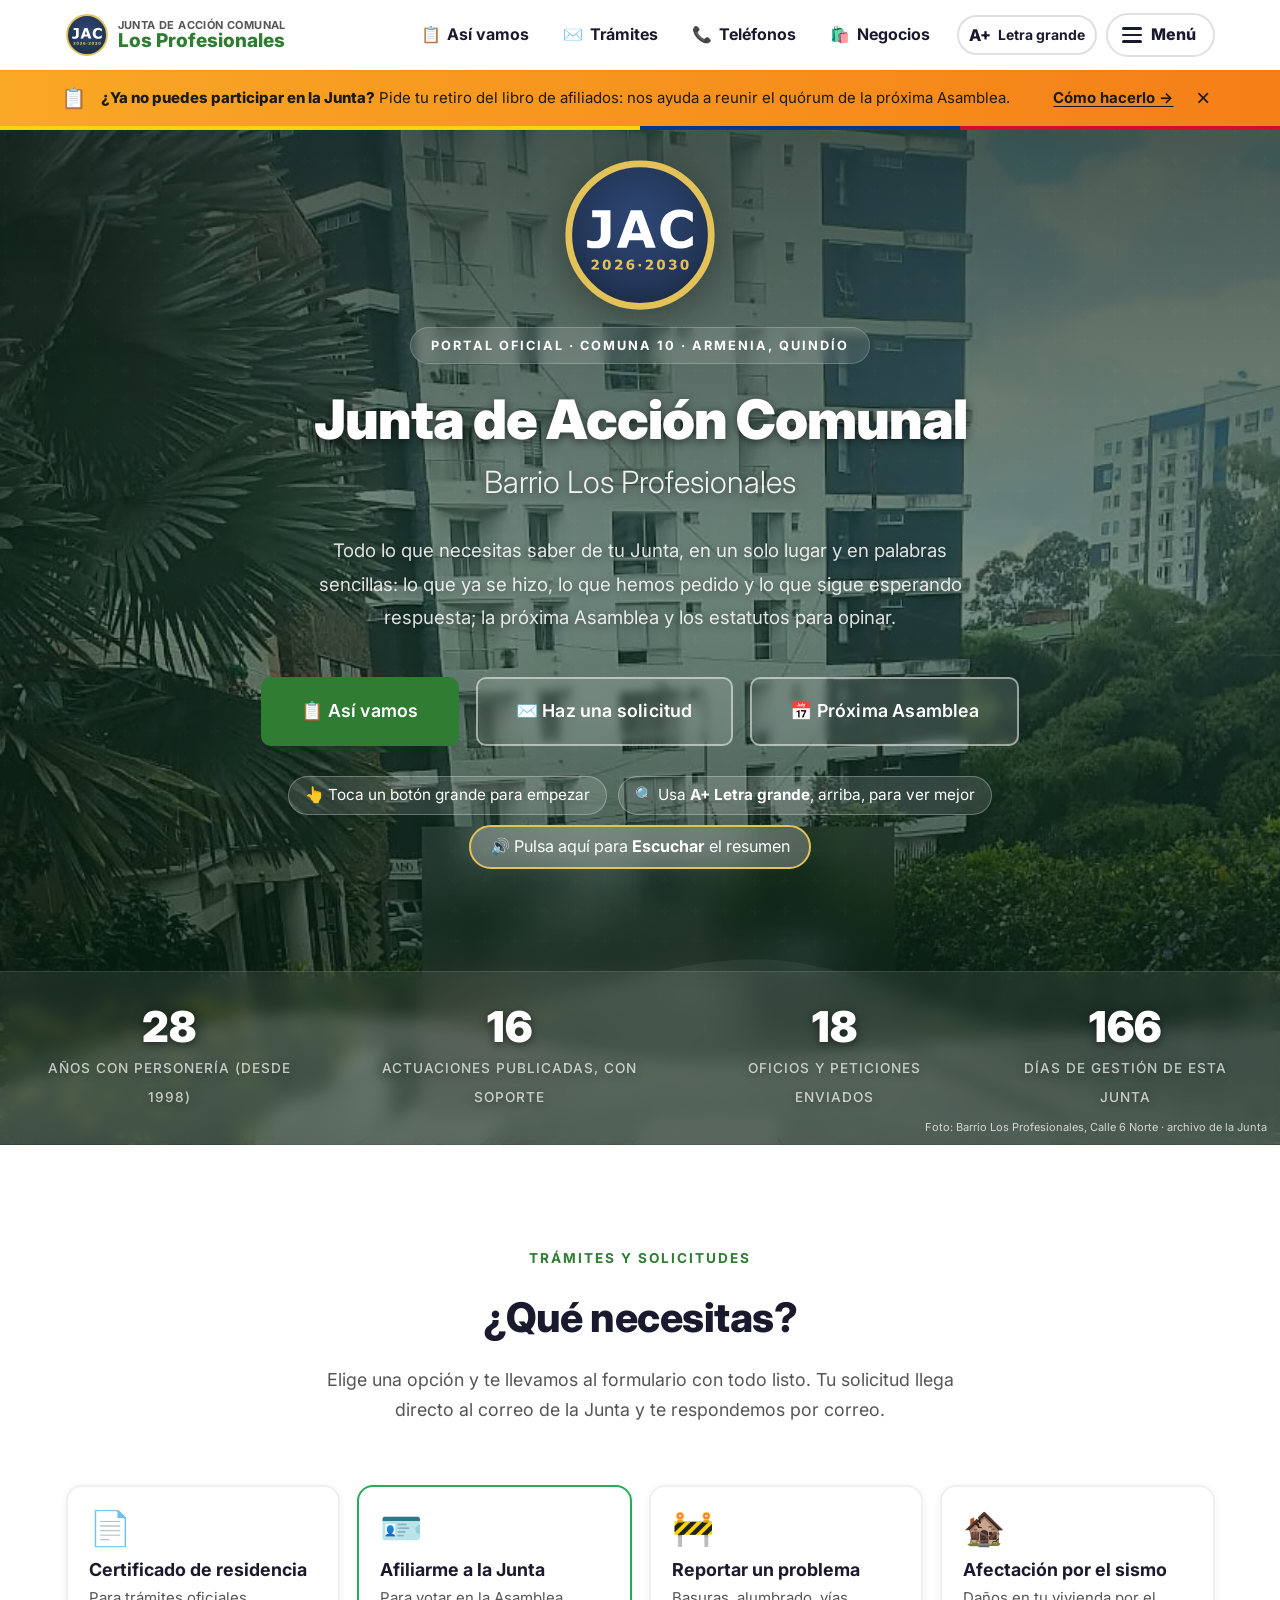
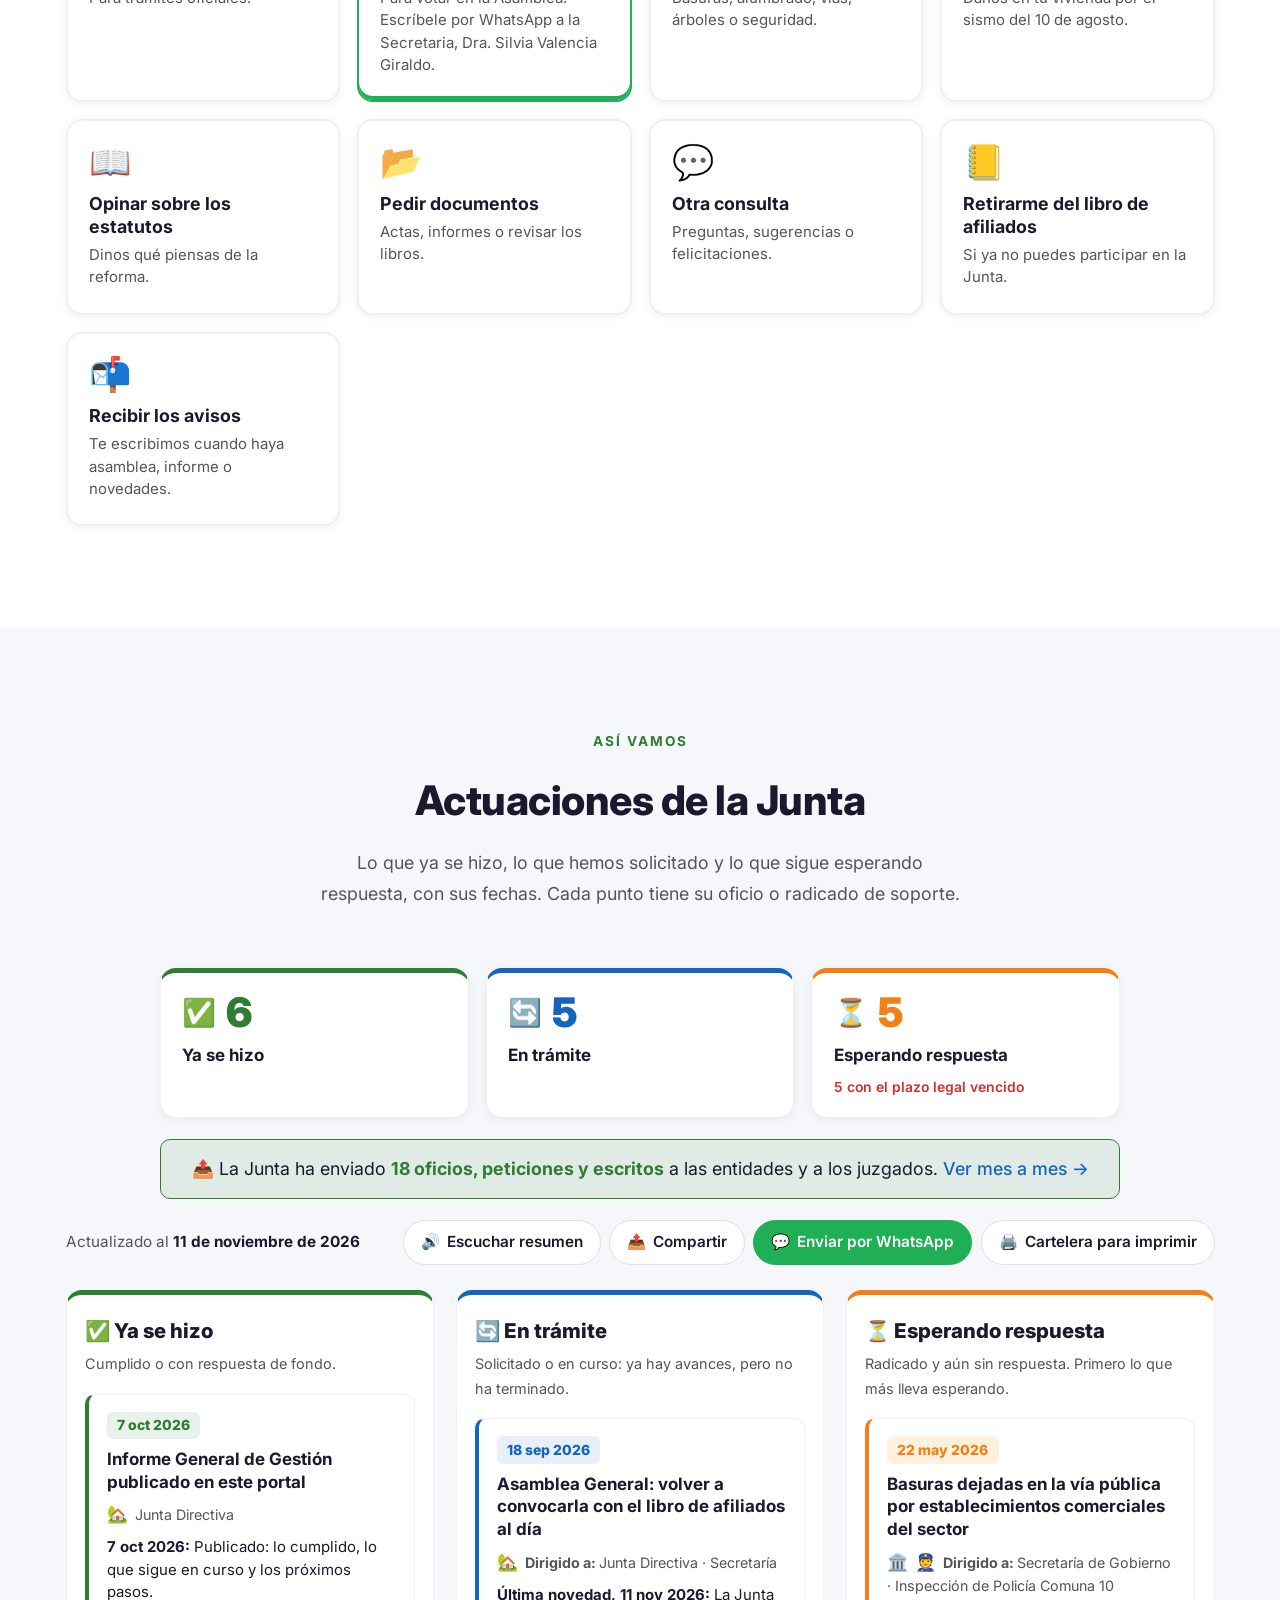
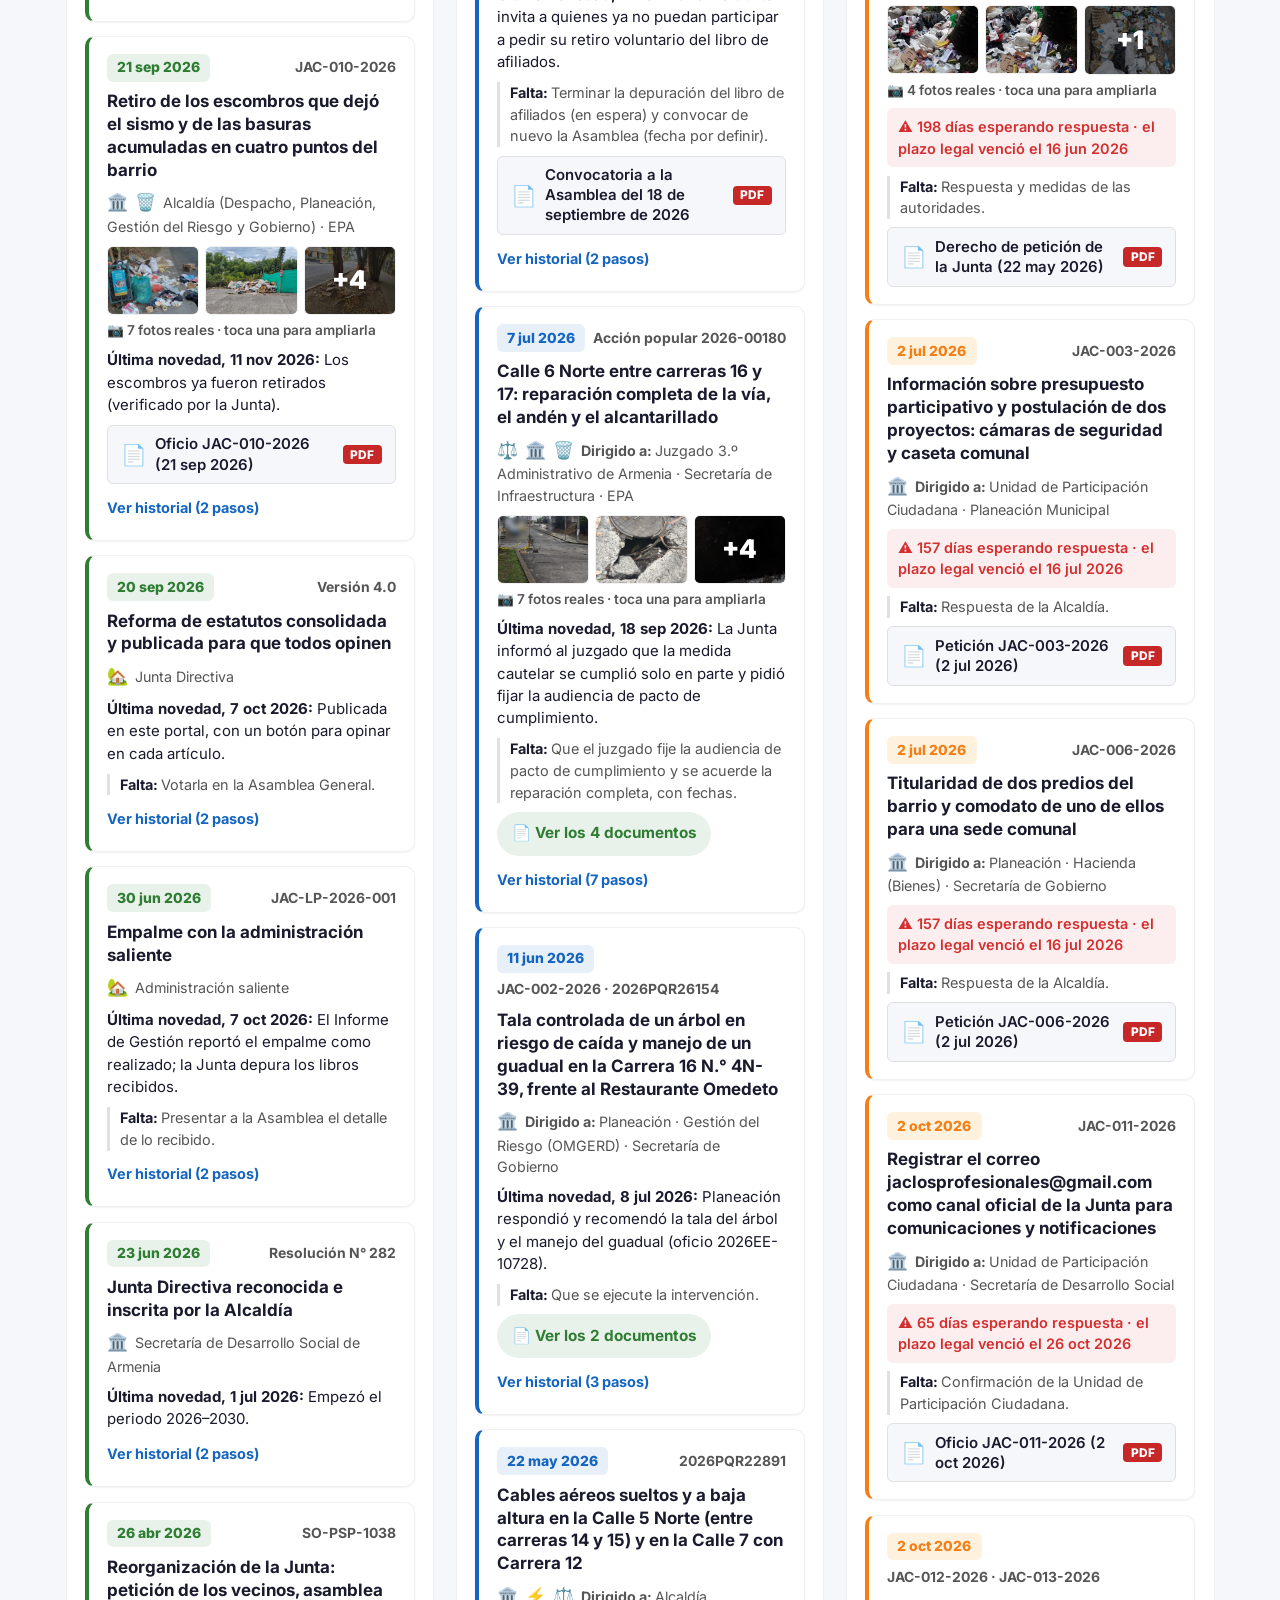
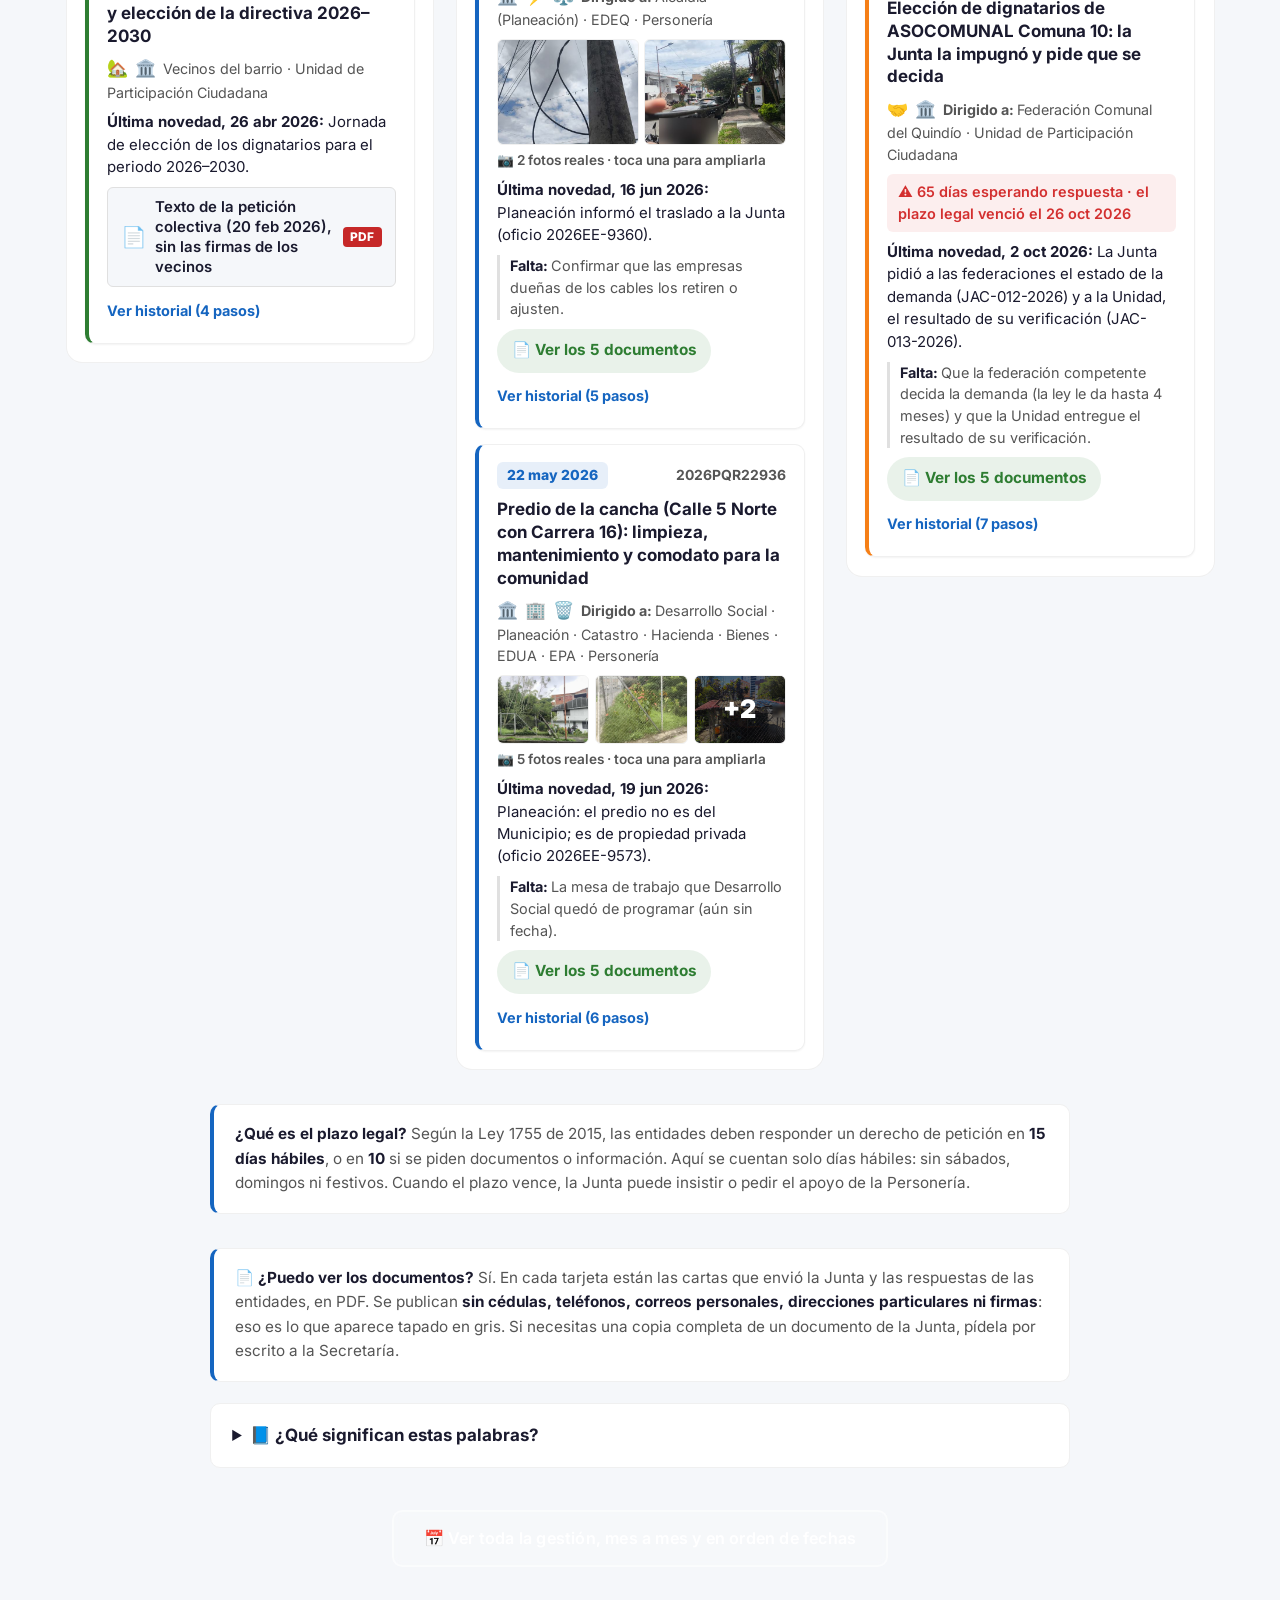
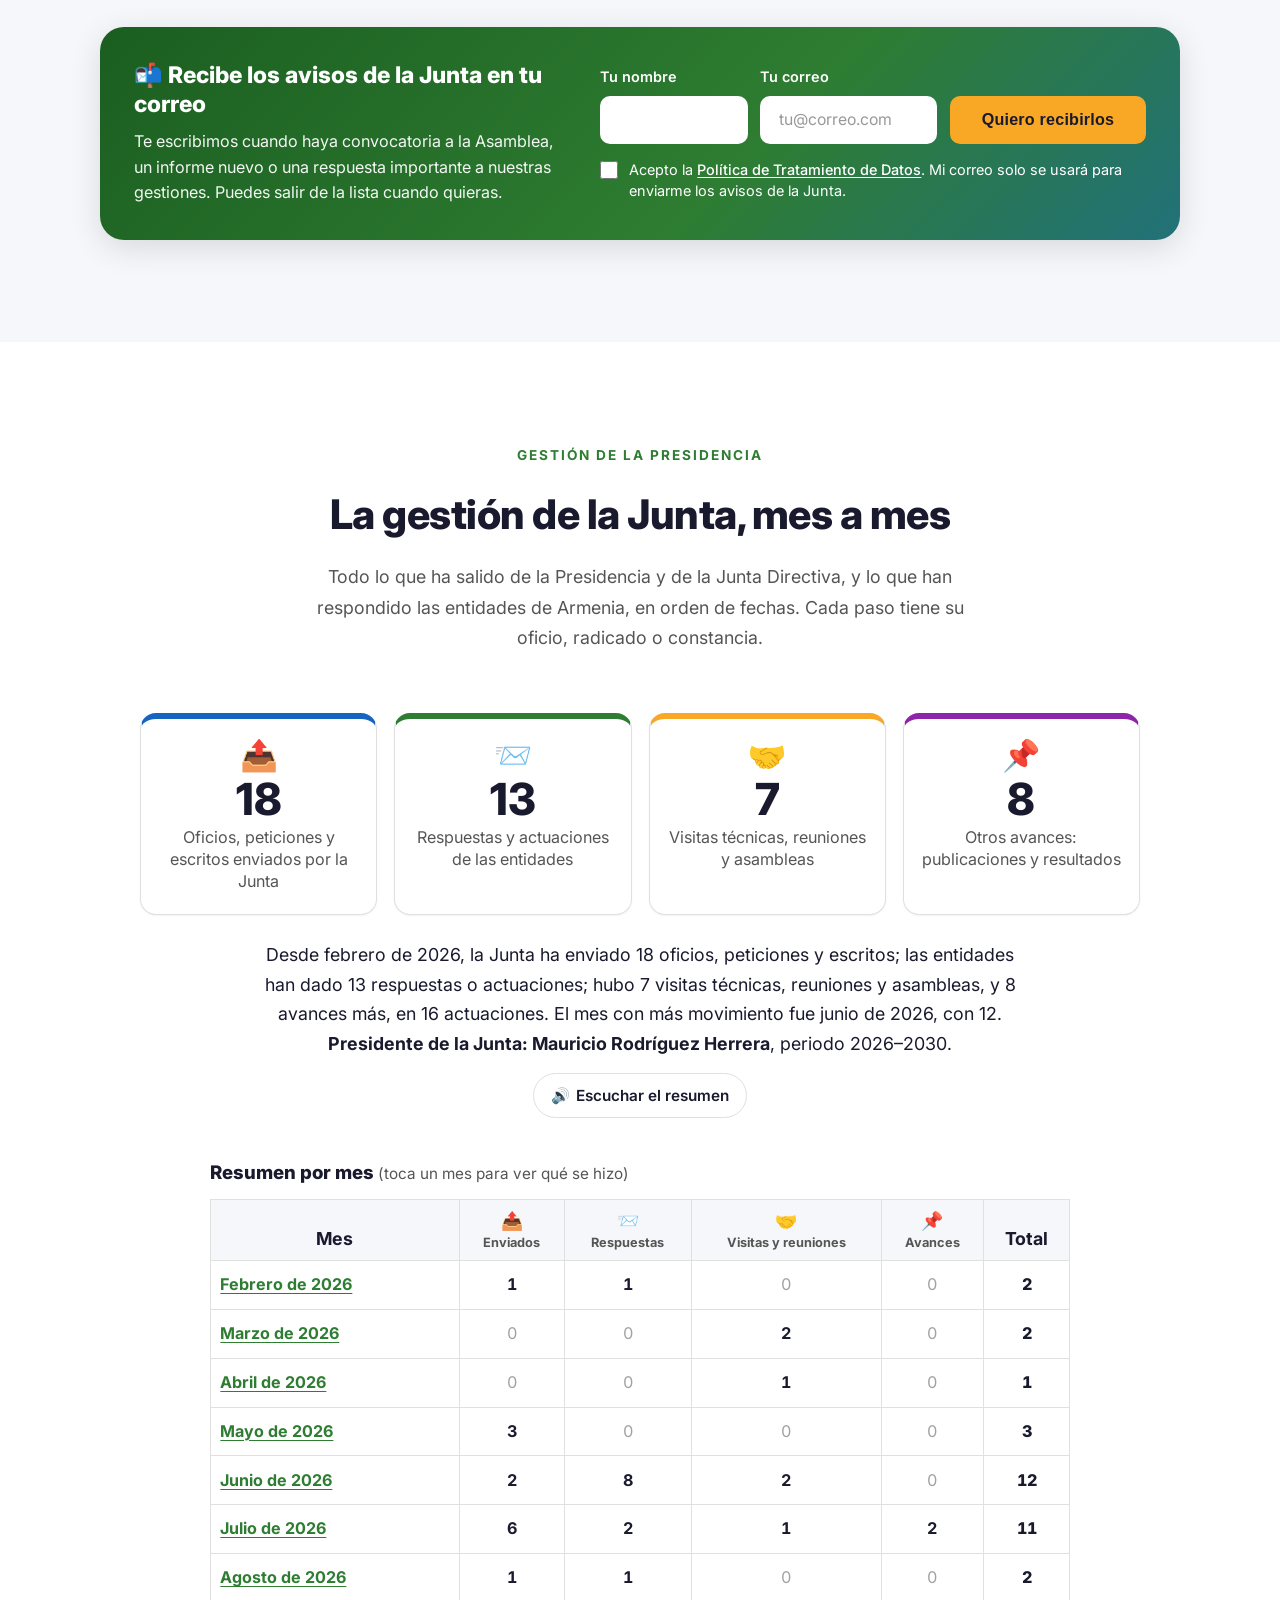
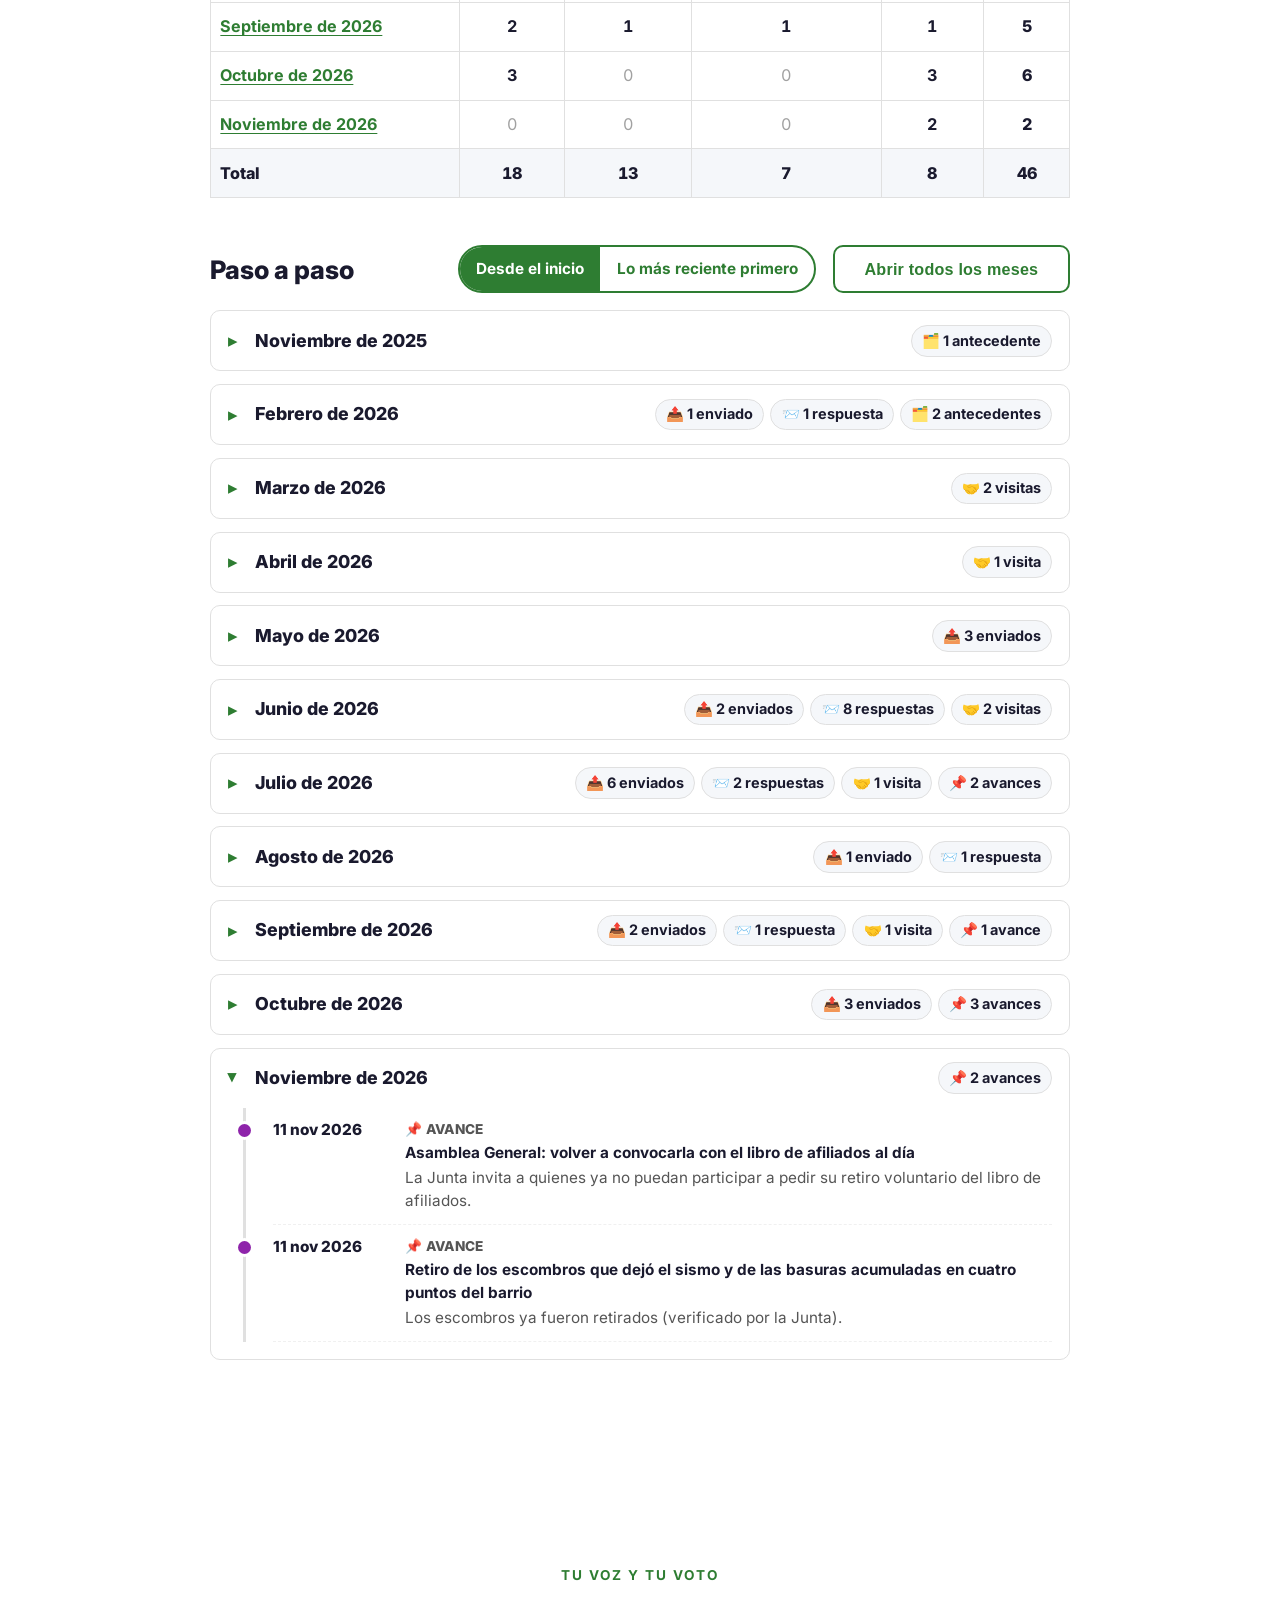
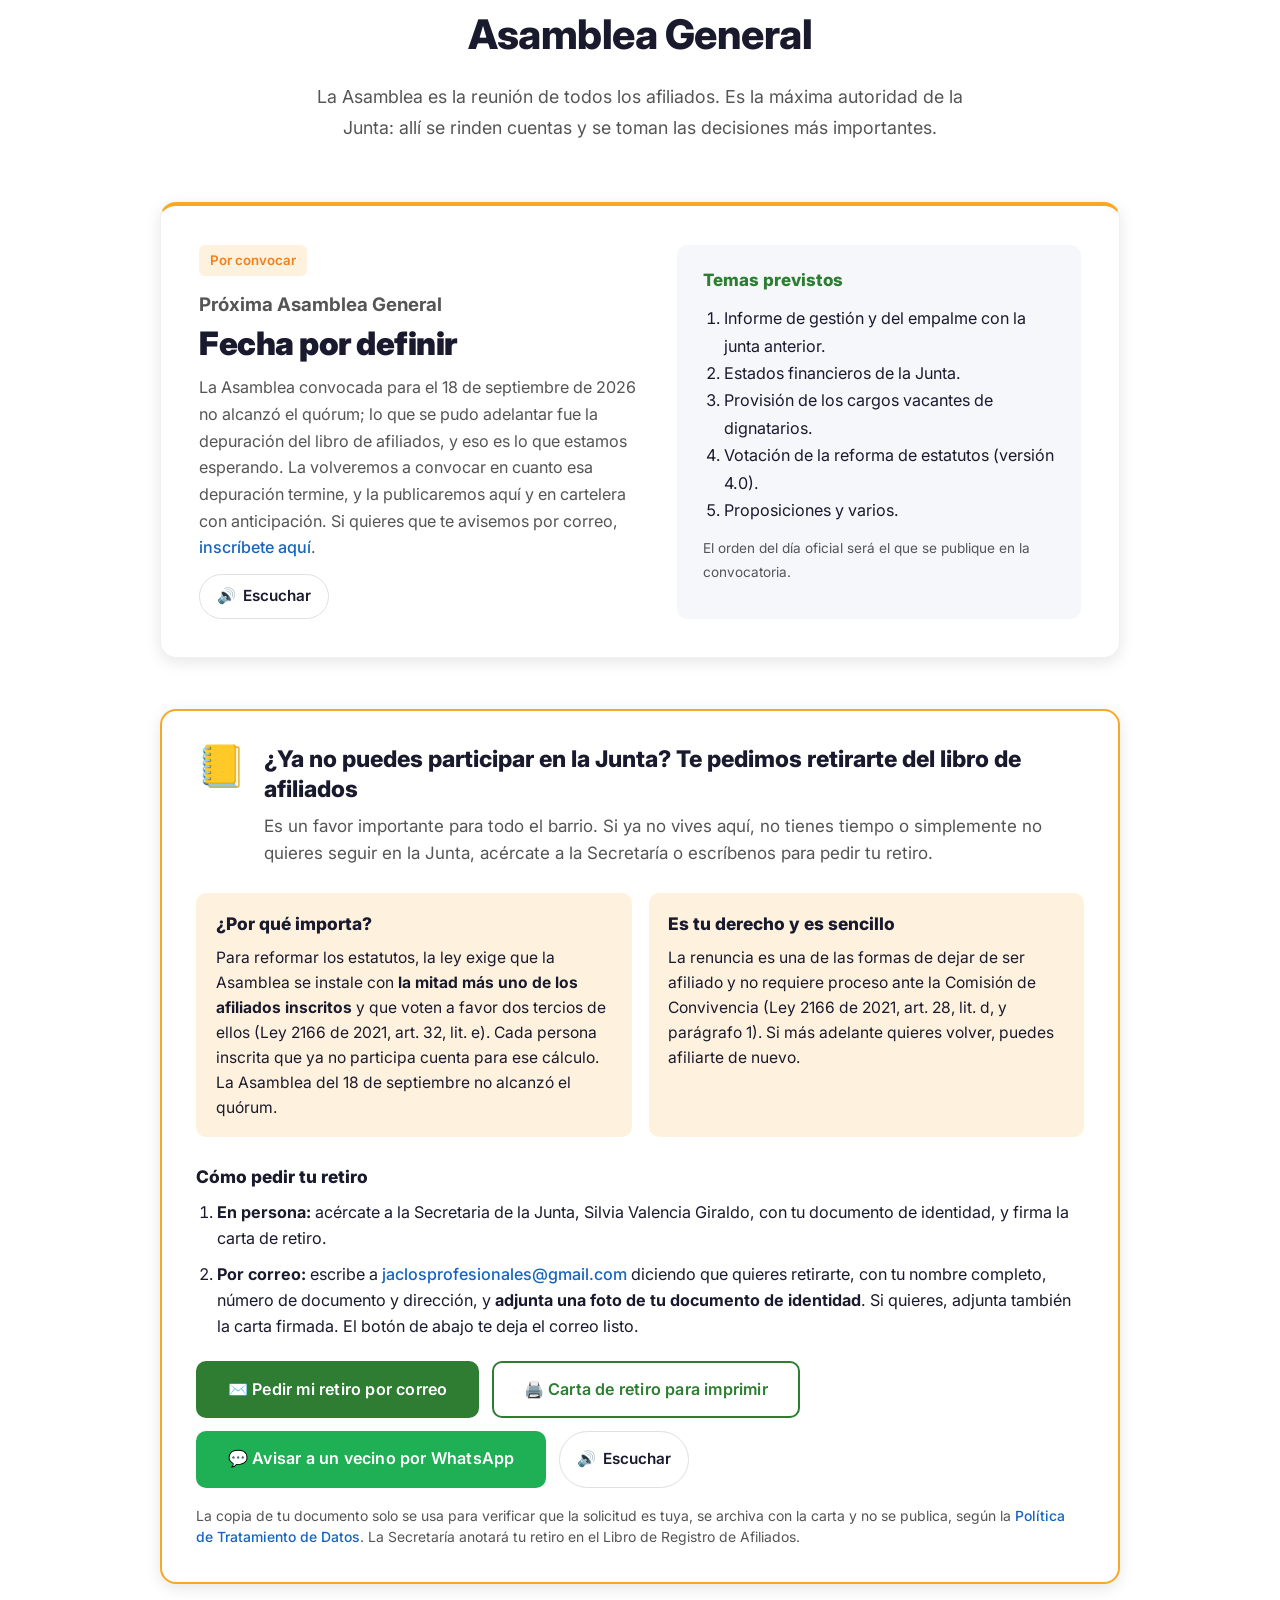
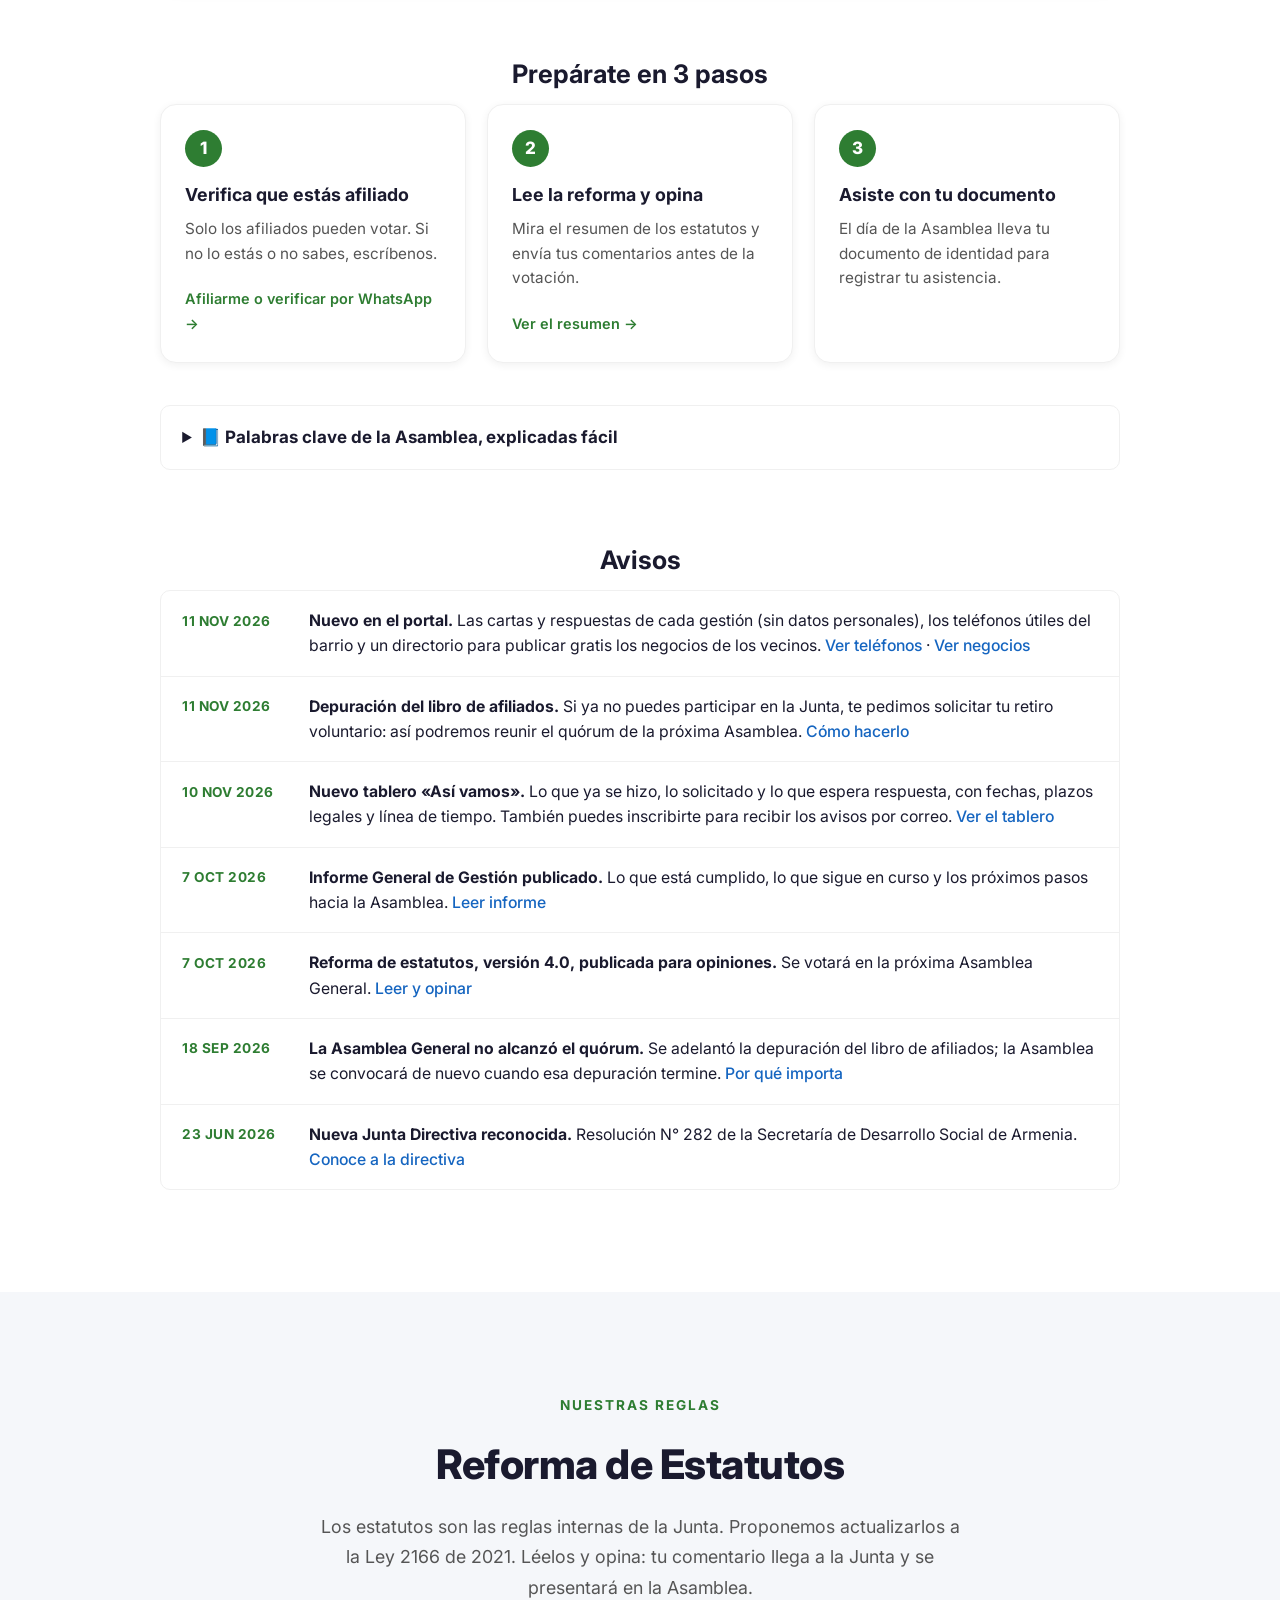
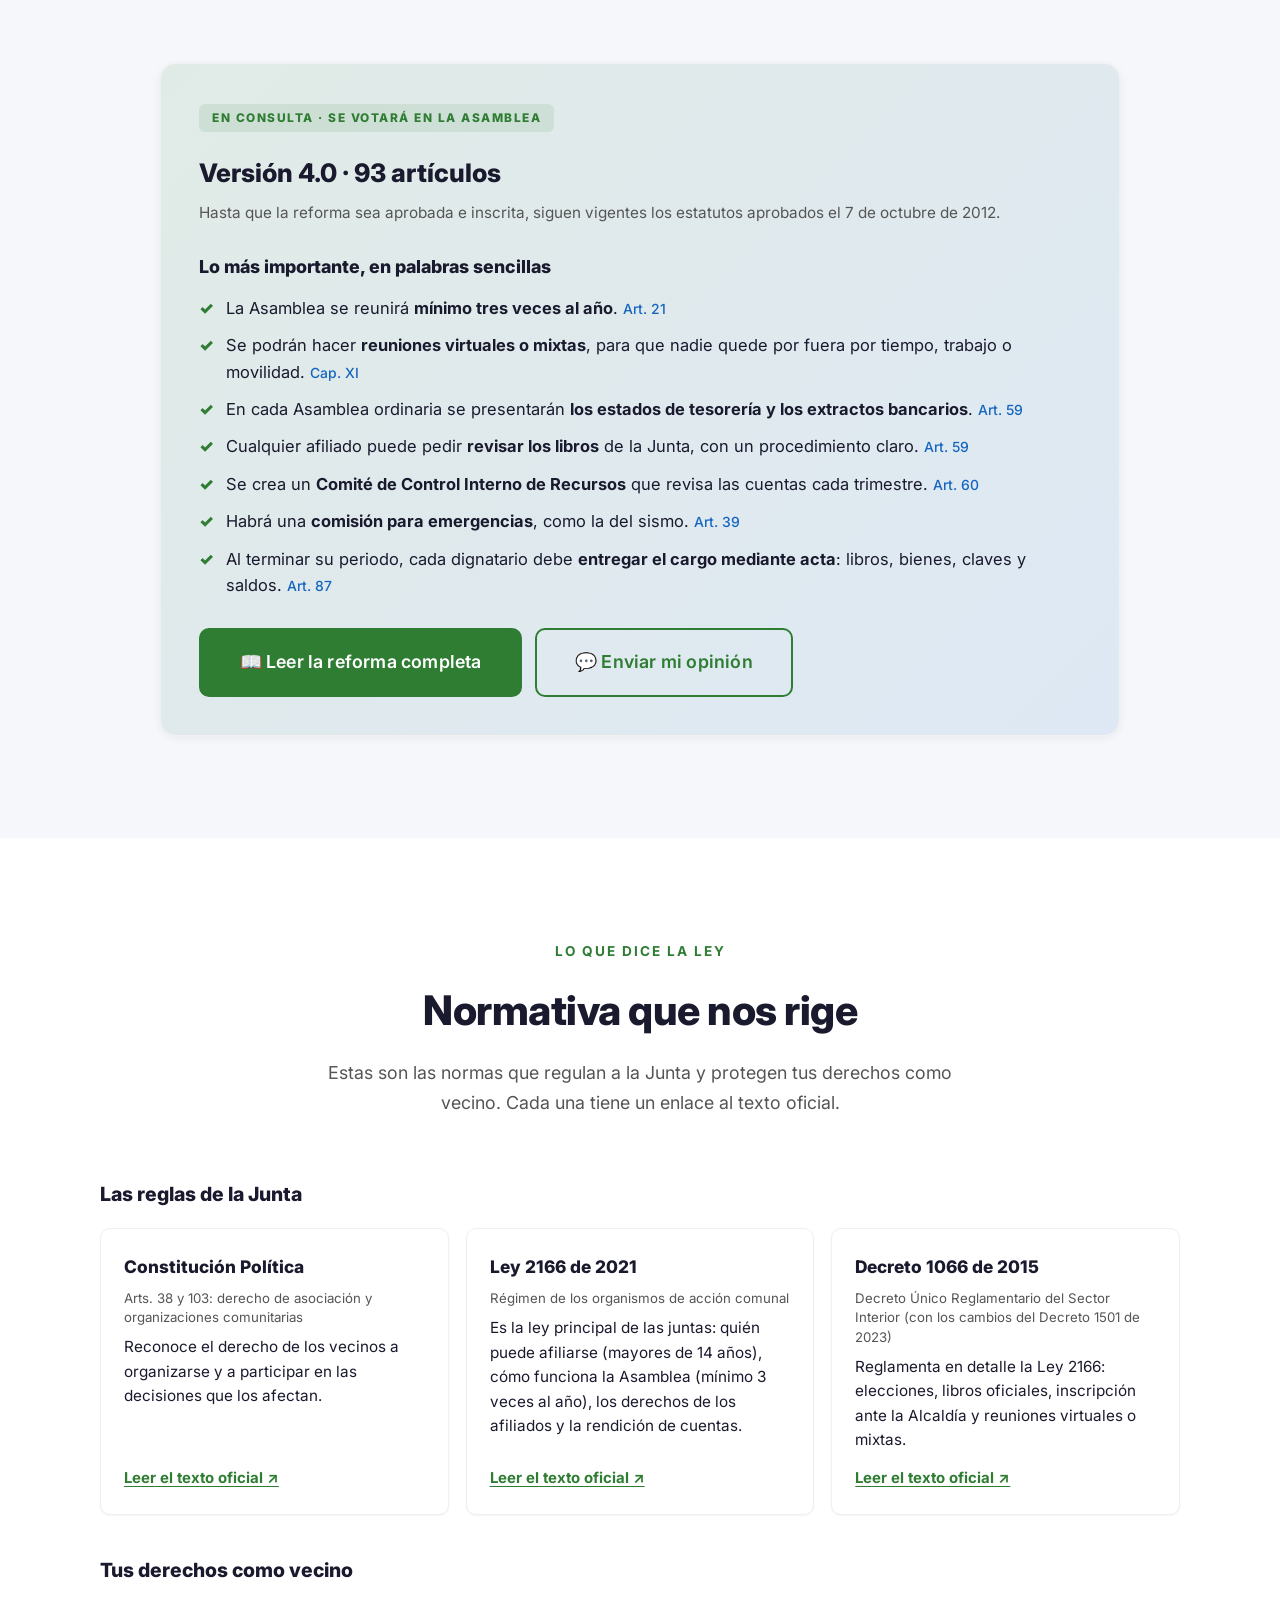
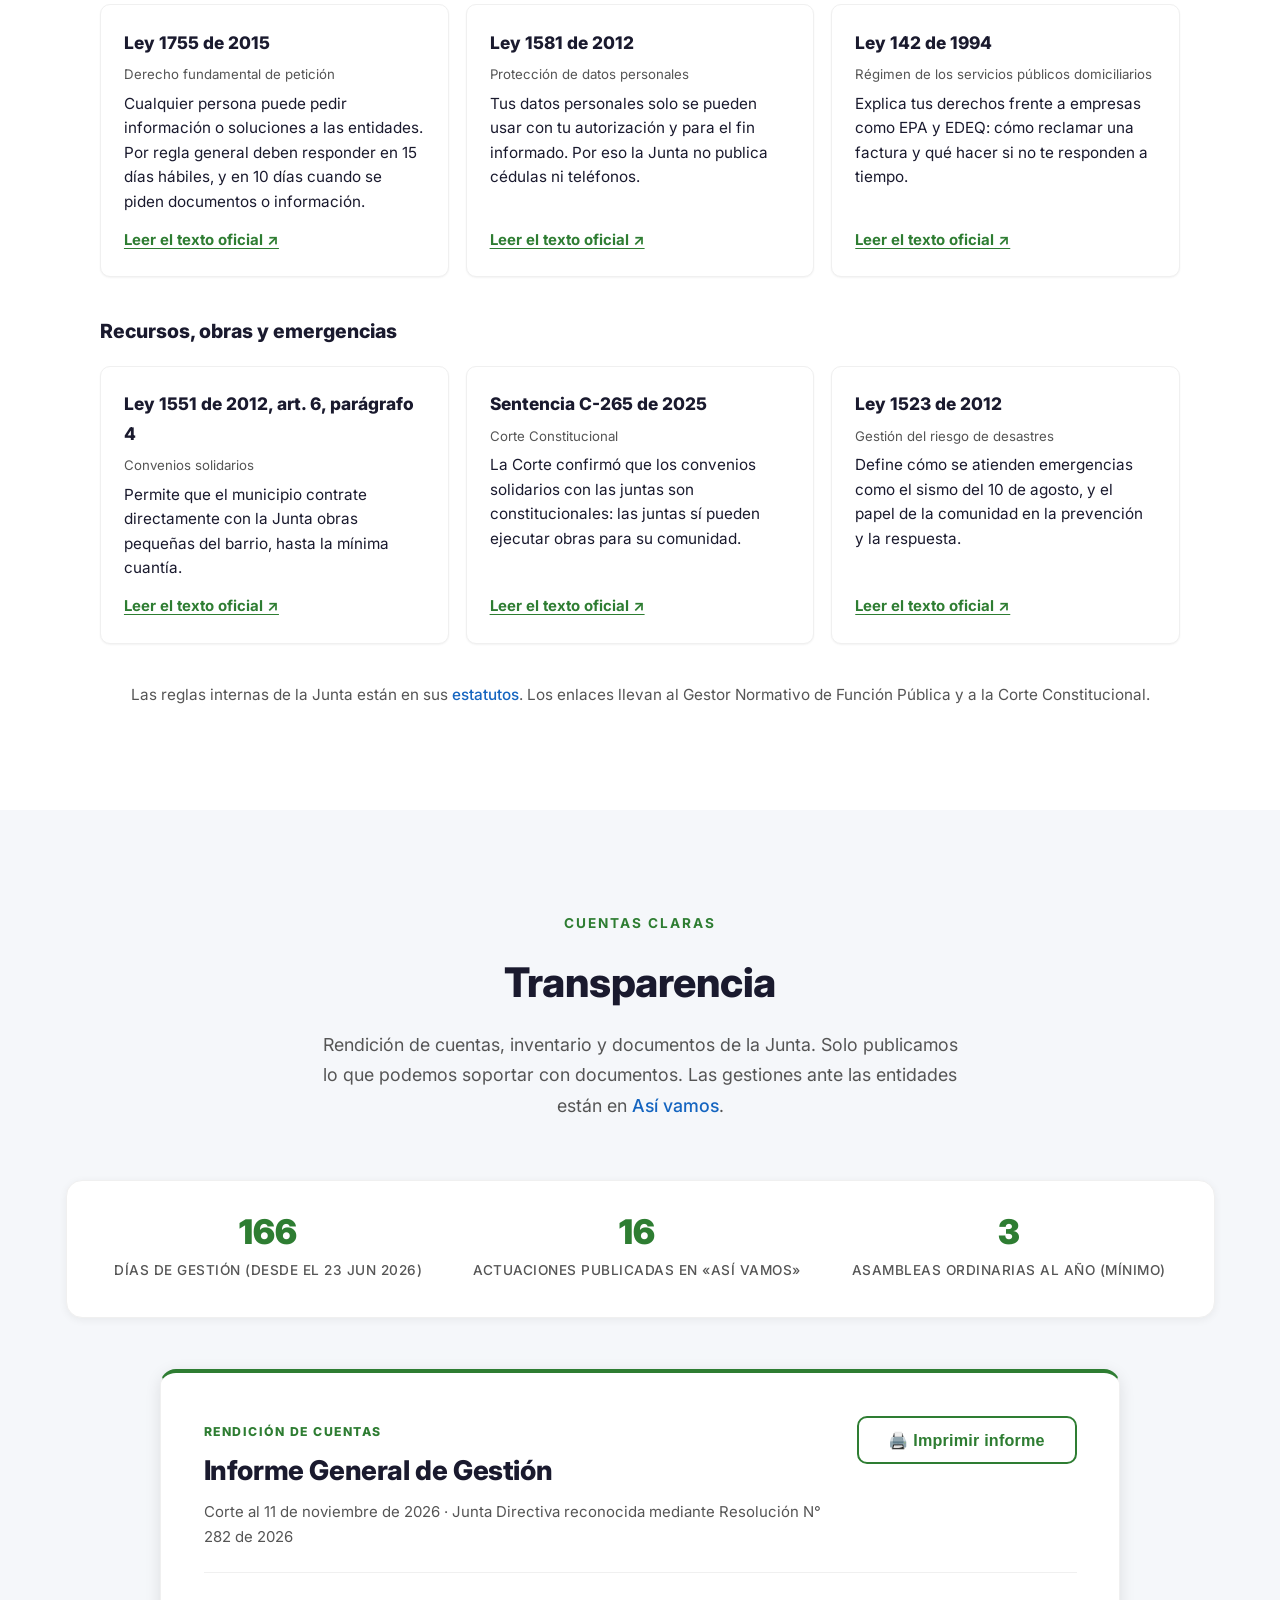
==== commit 54836d17: "Gestión mes a mes, SEO para Armenia, audio más robusto y correcciones - Nueva sección #gestion: cifr" ====
--- a/index.html
+++ b/index.html
@@ -3,14 +3,18 @@
 <head>
     <meta charset="UTF-8">
     <meta name="viewport" content="width=device-width, initial-scale=1.0">
-    <meta name="description" content="Junta de Acción Comunal del Barrio Los Profesionales, Comuna 10 de Armenia, Quindío. Próxima Asamblea, reforma de estatutos para opinar, normativa que nos rige, informe de gestión y solicitudes en línea.">
+    <meta name="description" content="Junta de Acción Comunal del barrio Los Profesionales, Comuna 10 Quimbaya de Armenia, Quindío: la gestión mes a mes con sus oficios y respuestas, solicitudes en línea, Asamblea, estatutos y teléfonos útiles.">
+    <meta name="geo.region" content="CO-QUI">
+    <meta name="geo.placename" content="Armenia, Quindío">
+    <meta name="geo.position" content="4.5489;-75.6642">
+    <meta name="ICBM" content="4.5489, -75.6642">
     <meta name="author" content="Dr. M. Rodríguez, presidente de la Junta de Acción Comunal Barrio Los Profesionales">
     <meta name="robots" content="index, follow">
     <meta name="theme-color" content="#2E7D32" media="(prefers-color-scheme: light)">
     <meta name="theme-color" content="#0F0F1A" media="(prefers-color-scheme: dark)">
 
-    <meta property="og:title" content="JAC Barrio Los Profesionales · Comuna 10 · Armenia">
-    <meta property="og:description" content="Próxima Asamblea, reforma de estatutos para opinar, normativa, informe de gestión y solicitudes en línea de la Junta de Acción Comunal del Barrio Los Profesionales.">
+    <meta property="og:title" content="Junta de Acción Comunal Los Profesionales · Armenia, Quindío">
+    <meta property="og:description" content="La gestión de la Junta mes a mes, solicitudes en línea, Asamblea, estatutos y teléfonos útiles del barrio Los Profesionales, Comuna 10 de Armenia.">
     <meta property="og:type" content="website">
     <meta property="og:locale" content="es_CO">
     <meta property="og:site_name" content="JAC Barrio Los Profesionales">
@@ -21,13 +25,13 @@
     <meta property="og:image:alt" content="Logo de la Junta de Acción Comunal del Barrio Los Profesionales">
 
     <meta name="twitter:card" content="summary_large_image">
-    <meta name="twitter:title" content="JAC Barrio Los Profesionales · Comuna 10 · Armenia">
+    <meta name="twitter:title" content="Junta de Acción Comunal Los Profesionales · Armenia, Quindío">
     <meta name="twitter:description" content="Portal de la Junta de Acción Comunal del Barrio Los Profesionales. Armenia, Quindío.">
     <meta name="twitter:image" content="https://jaclosprofesionales.com/og-image.png">
 
     <link rel="canonical" href="https://jaclosprofesionales.com/">
 
-    <title>JAC Barrio Los Profesionales · Comuna 10 · Armenia</title>
+    <title>Junta de Acción Comunal Los Profesionales · Armenia, Quindío</title>
 
     <link rel="icon" type="image/svg+xml" href="img/logo-icono.svg">
     <link rel="icon" type="image/png" sizes="192x192" href="img/icon-192.png">
@@ -36,7 +40,11 @@
 
     <link rel="preconnect" href="https://fonts.googleapis.com">
     <link rel="preconnect" href="https://fonts.gstatic.com" crossorigin>
-    <link href="https://fonts.googleapis.com/css2?family=Inter:wght@400;500;600;700;800;900&display=swap" rel="stylesheet">
+    <link rel="preload" as="image" type="image/webp" href="img/portada-barrio.webp" media="(min-width: 769px)" fetchpriority="high">
+    <link rel="preload" as="image" type="image/webp" href="img/portada-barrio-sm.webp" media="(max-width: 768px)" fetchpriority="high">
+    <!-- La fuente no bloquea la primera pintura: mientras llega se usa la del sistema -->
+    <link rel="stylesheet" href="https://fonts.googleapis.com/css2?family=Inter:wght@400;500;600;700;800;900&display=swap" media="print" onload="this.media='all'">
+    <noscript><link rel="stylesheet" href="https://fonts.googleapis.com/css2?family=Inter:wght@400;500;600;700;800;900&display=swap"></noscript>
     <link rel="stylesheet" href="css/styles.css">
 
     <script>
@@ -47,10 +55,11 @@
     <script type="application/ld+json">
     {
       "@context": "https://schema.org",
-      "@type": "Organization",
+      "@type": ["Organization", "NGO"],
+      "@id": "https://jaclosprofesionales.com/#junta",
       "name": "Junta de Acción Comunal del Barrio Los Profesionales",
       "legalName": "Junta de Acción Comunal del Barrio Los Profesionales",
-      "alternateName": ["JAC Barrio Los Profesionales", "JAC Los Profesionales"],
+      "alternateName": ["JAC Barrio Los Profesionales", "JAC Los Profesionales", "Junta de Acción Comunal Los Profesionales Armenia"],
       "url": "https://jaclosprofesionales.com/",
       "logo": "https://jaclosprofesionales.com/og-image.png",
       "description": "Organización cívica, social y comunitaria de gestión social, sin ánimo de lucro, con personería jurídica, constituida conforme a la Ley 2166 de 2021 al servicio del Barrio Los Profesionales, Comuna 10 de Armenia, Quindío.",
@@ -69,7 +78,7 @@
       ],
       "address": {
         "@type": "PostalAddress",
-        "streetAddress": "Barrio Los Profesionales, Comuna 10",
+        "streetAddress": "Barrio Los Profesionales, Comuna 10 Quimbaya",
         "addressLocality": "Armenia",
         "addressRegion": "Quindío",
         "addressCountry": "CO"
@@ -77,12 +86,35 @@
       "email": "jaclosprofesionales@gmail.com",
       "areaServed": {
         "@type": "Place",
-        "name": "Barrio Los Profesionales, Comuna 10, Armenia, Quindío"
+        "name": "Barrio Los Profesionales, Comuna 10 Quimbaya, Armenia, Quindío",
+        "geo": { "@type": "GeoCoordinates", "latitude": 4.5489, "longitude": -75.6642 },
+        "containedInPlace": {
+          "@type": "City",
+          "name": "Armenia",
+          "containedInPlace": { "@type": "AdministrativeArea", "name": "Quindío, Colombia" }
+        }
       },
+      "member": {
+        "@type": "OrganizationRole",
+        "roleName": "Presidente",
+        "startDate": "2026-07-01",
+        "member": { "@type": "Person", "name": "Mauricio Rodríguez Herrera" }
+      },
+      "knowsLanguage": "es-CO",
       "memberOf": {
         "@type": "Organization",
         "name": "Sistema Nacional de Acción Comunal"
       }
+    }
+    </script>
+    <script type="application/ld+json">
+    {
+      "@context": "https://schema.org",
+      "@type": "WebSite",
+      "name": "Junta de Acción Comunal Los Profesionales",
+      "url": "https://jaclosprofesionales.com/",
+      "inLanguage": "es-CO",
+      "publisher": { "@id": "https://jaclosprofesionales.com/#junta" }
     }
     </script>
 </head>
@@ -137,6 +169,7 @@
                 <ul class="nav__menu-list">
                     <li class="nav__item"><a href="#inicio" class="nav__link"><span aria-hidden="true">🏠</span> Inicio</a></li>
                     <li class="nav__item"><a href="#actuaciones" class="nav__link"><span aria-hidden="true">📋</span> Así vamos: lo que hace la Junta</a></li>
+                    <li class="nav__item"><a href="#gestion" class="nav__link"><span aria-hidden="true">📅</span> La gestión mes a mes</a></li>
                     <li class="nav__item"><a href="#tramites" class="nav__link"><span aria-hidden="true">✉️</span> Trámites y solicitudes</a></li>
                     <li class="nav__item"><a href="#telefonos" class="nav__link"><span aria-hidden="true">📞</span> Teléfonos útiles</a></li>
                     <li class="nav__item"><a href="#asamblea" class="nav__link"><span aria-hidden="true">📅</span> Asamblea y avisos</a></li>
@@ -269,7 +302,6 @@
         (fuente: hoja «Registro de actuaciones» en Google Drive; ver herramientas/LEEME.md).
         -->
         <section class="section section--alt" id="actuaciones">
-            <span id="gestion" class="anchor-alias" aria-hidden="true"></span>
             <div class="container">
                 <span class="section__badge fade-in">Así vamos</span>
                 <h2 class="section__title fade-in">Actuaciones de la Junta</h2>
@@ -294,7 +326,7 @@
                     </a>
                 </nav>
 
-                <p class="act-enviados fade-in"><span aria-hidden="true">📤</span> La Junta ha enviado <strong><span data-act-count="enviados">18</span> oficios, peticiones y escritos</strong> a las entidades y a los juzgados.</p>
+                <p class="act-enviados fade-in"><span aria-hidden="true">📤</span> La Junta ha enviado <strong><span data-act-count="enviados">18</span> oficios, peticiones y escritos</strong> a las entidades y a los juzgados. <a href="#gestion" class="contact__link">Ver mes a mes →</a></p>
 
                 <div class="act-toolbar fade-in">
                     <p class="act-toolbar__updated">Actualizado al <time data-act-updated datetime="2026-11-11">11 de noviembre de 2026</time></p>
@@ -349,14 +381,7 @@
                     </dl>
                 </details>
 
-                <div class="act-timeline fade-in">
-                    <h3 class="block__title">Línea de tiempo</h3>
-                    <p class="block__intro">Cada paso de cada gestión, del más reciente al más antiguo.</p>
-                    <ol class="act-tl" id="act-timeline"></ol>
-                    <div class="act-tl__actions">
-                        <button type="button" class="btn btn--ghost" id="act-timeline-more" hidden>Ver toda la línea de tiempo</button>
-                    </div>
-                </div>
+                <p class="act-mesames fade-in"><a href="#gestion" class="btn btn--secondary"><span aria-hidden="true">📅</span> Ver toda la gestión, mes a mes y en orden de fechas</a></p>
 
                 <!-- ===== Avisos por correo (las suscripciones llegan al correo de la Junta) ===== -->
                 <div class="stayup fade-in" id="avisos-correo">
@@ -387,6 +412,75 @@
                         </label>
                         <p class="stayup__msg" role="status" aria-live="polite"></p>
                     </form>
+                </div>
+            </div>
+        </section>
+
+        <!-- ========== LA GESTIÓN MES A MES ==========
+        Se dibuja desde js/actuaciones.js: cada paso (novedad) lleva su tipo
+        (enviado, respuesta, visita, avance, antecedente). Ver herramientas/LEEME.md.
+        -->
+        <section class="section" id="gestion">
+            <div class="container">
+                <span class="section__badge fade-in">Gestión de la Presidencia</span>
+                <h2 class="section__title fade-in">La gestión de la Junta, mes a mes</h2>
+                <p class="section__subtitle fade-in">Todo lo que ha salido de la Presidencia y de la Junta Directiva, y lo que han respondido las entidades de Armenia, en orden de fechas. Cada paso tiene su oficio, radicado o constancia.</p>
+
+                <div class="gestion__cifras fade-in">
+                    <div class="gcifra gcifra--enviado">
+                        <span class="gcifra__icono" aria-hidden="true">📤</span>
+                        <span class="gcifra__num" data-gestion-count="enviado">18</span>
+                        <span class="gcifra__label">Oficios, peticiones y escritos enviados por la Junta</span>
+                    </div>
+                    <div class="gcifra gcifra--respuesta">
+                        <span class="gcifra__icono" aria-hidden="true">📨</span>
+                        <span class="gcifra__num" data-gestion-count="respuesta">13</span>
+                        <span class="gcifra__label">Respuestas y actuaciones de las entidades</span>
+                    </div>
+                    <div class="gcifra gcifra--visita">
+                        <span class="gcifra__icono" aria-hidden="true">🤝</span>
+                        <span class="gcifra__num" data-gestion-count="visita">7</span>
+                        <span class="gcifra__label">Visitas técnicas, reuniones y asambleas</span>
+                    </div>
+                    <div class="gcifra gcifra--avance">
+                        <span class="gcifra__icono" aria-hidden="true">📌</span>
+                        <span class="gcifra__num" data-gestion-count="avance">8</span>
+                        <span class="gcifra__label">Otros avances: publicaciones y resultados</span>
+                    </div>
+                </div>
+
+                <p class="gestion__resumen fade-in" id="gestion-resumen"><span id="gestion-resumen-texto">Desde febrero de 2026, la Junta ha enviado 18 oficios, peticiones y escritos; las entidades han dado 13 respuestas o actuaciones; hubo 7 visitas técnicas, reuniones y asambleas, y 8 avances más.</span> <strong>Presidente de la Junta: Mauricio Rodríguez Herrera</strong>, periodo 2026–2030.</p>
+                <p class="gestion__acciones fade-in">
+                    <button type="button" class="act-btn" data-listen="#gestion-resumen" hidden><span aria-hidden="true">🔊</span> Escuchar el resumen</button>
+                </p>
+
+                <div class="gestion__tabla-wrap fade-in">
+                    <table class="gestion__tabla" id="gestion-tabla">
+                        <caption>Resumen por mes <span>(toca un mes para ver qué se hizo)</span></caption>
+                        <thead>
+                            <tr>
+                                <th scope="col">Mes</th>
+                                <th scope="col"><span aria-hidden="true">📤</span><span class="gestion__th">Enviados</span></th>
+                                <th scope="col"><span aria-hidden="true">📨</span><span class="gestion__th">Respuestas</span></th>
+                                <th scope="col"><span aria-hidden="true">🤝</span><span class="gestion__th">Visitas y reuniones</span></th>
+                                <th scope="col"><span aria-hidden="true">📌</span><span class="gestion__th">Avances</span></th>
+                                <th scope="col">Total</th>
+                            </tr>
+                        </thead>
+                        <tbody></tbody>
+                    </table>
+                </div>
+
+                <div class="gestion__barra fade-in">
+                    <h3 class="block__title">Paso a paso</h3>
+                    <div class="gestion__orden" role="group" aria-label="Orden de la lista">
+                        <button type="button" class="gestion__orden-btn" data-orden="antiguo" aria-pressed="true">Desde el inicio</button>
+                        <button type="button" class="gestion__orden-btn" data-orden="reciente" aria-pressed="false">Lo más reciente primero</button>
+                    </div>
+                    <button type="button" class="btn btn--ghost gestion__abrir" id="gestion-abrir">Abrir todos los meses</button>
+                </div>
+                <div class="gestion__meses" id="gestion-meses">
+                    <noscript><p>Para ver la lista paso a paso, activa JavaScript o consulta las tarjetas de «Así vamos».</p></noscript>
                 </div>
             </div>
         </section>
--- a/css/styles.css
+++ b/css/styles.css
@@ -5116,19 +5116,44 @@
 /* ==========================================================
    Portada con foto real del barrio (Calle 6 Norte), archivo de la Junta (nov 2026)
    ========================================================== */
-.hero {
+.hero,
+[data-theme="dark"] .hero {
     background:
         linear-gradient(180deg, rgba(6, 26, 14, 0.72) 0%, rgba(10, 45, 22, 0.52) 45%, rgba(6, 30, 16, 0.82) 100%),
         url("../img/portada-barrio.jpg") center 30% / cover no-repeat,
         #1B5E20;
 }
 
+/* WebP (unos 35 % más liviana) para los navegadores que la soportan */
+@supports (background-image: image-set(url("x.webp") type("image/webp"))) {
+    .hero,
+    [data-theme="dark"] .hero {
+        background:
+            linear-gradient(180deg, rgba(6, 26, 14, 0.72) 0%, rgba(10, 45, 22, 0.52) 45%, rgba(6, 30, 16, 0.82) 100%),
+            image-set(url("../img/portada-barrio.webp") type("image/webp"), url("../img/portada-barrio.jpg") type("image/jpeg")) center 30% / cover no-repeat,
+            #1B5E20;
+    }
+}
+
 @media (max-width: 768px) {
-    .hero {
+    .hero,
+    [data-theme="dark"] .hero {
         background:
             linear-gradient(180deg, rgba(6, 26, 14, 0.76) 0%, rgba(10, 45, 22, 0.60) 45%, rgba(6, 30, 16, 0.86) 100%),
             url("../img/portada-barrio-sm.jpg") center top / cover no-repeat,
             #1B5E20;
+    }
+}
+
+@supports (background-image: image-set(url("x.webp") type("image/webp"))) {
+    @media (max-width: 768px) {
+        .hero,
+        [data-theme="dark"] .hero {
+            background:
+                linear-gradient(180deg, rgba(6, 26, 14, 0.76) 0%, rgba(10, 45, 22, 0.60) 45%, rgba(6, 30, 16, 0.86) 100%),
+                image-set(url("../img/portada-barrio-sm.webp") type("image/webp"), url("../img/portada-barrio-sm.jpg") type("image/jpeg")) center top / cover no-repeat,
+                #1B5E20;
+        }
     }
 }
 
@@ -5159,3 +5184,236 @@
 @media (max-width: 768px) { .hero__logo { width: 120px; height: 120px; } }
 
 #telefonos-seccion .tel { margin-top: 0; }
+
+/* ==========================================================================
+   La gestión mes a mes (#gestion)
+   ========================================================================== */
+.act-mesames { margin-top: 2.5rem; text-align: center; }
+
+.gestion__cifras {
+    display: grid;
+    grid-template-columns: repeat(auto-fit, minmax(min(200px, 100%), 1fr));
+    gap: 1rem;
+    max-width: 1000px;
+    margin: 0 auto 1.5rem;
+}
+
+.gcifra {
+    display: grid;
+    gap: 0.3rem;
+    justify-items: center;
+    align-content: start;
+    padding: 1.25rem 1rem;
+    text-align: center;
+    background: var(--color-bg-card);
+    border: 1px solid var(--color-border);
+    border-top: 6px solid var(--g-color, var(--color-primary));
+    border-radius: var(--radius-lg);
+    box-shadow: var(--shadow-xs);
+}
+
+.gcifra--enviado { --g-color: var(--color-secondary); }
+.gcifra--respuesta { --g-color: var(--color-primary); }
+.gcifra--visita { --g-color: var(--color-accent); }
+.gcifra--avance { --g-color: #8E24AA; }
+
+.gcifra__icono { font-size: 1.8rem; line-height: 1; }
+.gcifra__num { font-size: 2.6rem; font-weight: 800; line-height: 1.05; color: var(--color-text); }
+.gcifra__label { font-size: 0.95rem; line-height: 1.35; color: var(--color-text-secondary); }
+
+.gestion__resumen {
+    max-width: 780px;
+    margin: 0 auto;
+    font-size: 1.05rem;
+    line-height: 1.65;
+    text-align: center;
+    color: var(--color-text);
+}
+
+.gestion__acciones { margin: 0.9rem 0 2.25rem; text-align: center; }
+.gestion__acciones [hidden] { display: none; }
+
+.gestion__tabla-wrap {
+    max-width: 860px;
+    margin: 0 auto 2.75rem;
+    overflow-x: auto;
+}
+
+.gestion__tabla {
+    width: 100%;
+    border-collapse: collapse;
+    font-size: 0.95rem;
+    background: var(--color-bg-card);
+}
+
+.gestion__tabla caption {
+    padding: 0 0 0.6rem;
+    font-size: 1.1rem;
+    font-weight: 800;
+    text-align: left;
+    color: var(--color-text);
+}
+
+.gestion__tabla caption span { font-size: 0.9rem; font-weight: 400; color: var(--color-text-secondary); }
+
+.gestion__tabla th,
+.gestion__tabla td {
+    padding: 0.6rem 0.55rem;
+    text-align: center;
+    border: 1px solid var(--color-border);
+}
+
+.gestion__tabla thead th {
+    font-size: 1.05rem;
+    line-height: 1.2;
+    vertical-align: bottom;
+    background: var(--color-bg-alt);
+}
+
+.gestion__th { display: block; margin-top: 0.2rem; font-size: 0.75rem; font-weight: 700; color: var(--color-text-secondary); }
+
+.gestion__tabla tbody th,
+.gestion__tabla tfoot th { text-align: left; font-weight: 700; }
+
+.gestion__tabla tfoot th,
+.gestion__tabla tfoot td { font-weight: 800; background: var(--color-bg-alt); }
+
+.gestion__mes-link { color: var(--color-primary); text-decoration: underline; text-underline-offset: 3px; white-space: nowrap; }
+.gestion__mes-corto { display: none; text-transform: capitalize; }
+[data-theme="dark"] .gestion__mes-link,
+[data-theme="dark"] .gestion__orden-btn[aria-pressed="false"] { color: var(--color-primary-light); }
+[data-theme="dark"] .gestion__orden { border-color: var(--color-primary-light); }
+
+.gestion__n { font-weight: 700; font-variant-numeric: tabular-nums; color: var(--color-text); }
+.gestion__n--cero { font-weight: 400; color: var(--color-text-secondary); opacity: 0.55; }
+.gestion__n--total { font-weight: 800; }
+
+.gestion__barra {
+    display: flex;
+    flex-wrap: wrap;
+    align-items: center;
+    gap: 0.75rem 1rem;
+    max-width: 860px;
+    margin: 0 auto 1rem;
+}
+
+.gestion__barra .block__title { margin: 0 auto 0 0; }
+
+.gestion__orden {
+    display: inline-flex;
+    overflow: hidden;
+    border: 2px solid var(--color-primary);
+    border-radius: 999px;
+}
+
+.gestion__orden-btn {
+    min-height: 44px;
+    padding: 0.45rem 0.95rem;
+    font: inherit;
+    font-size: 0.9rem;
+    font-weight: 700;
+    color: var(--color-primary);
+    background: transparent;
+    border: 0;
+    cursor: pointer;
+}
+
+.gestion__orden-btn[aria-pressed="true"] { color: #fff; background: var(--color-primary); }
+.gestion__orden-btn:focus-visible { outline: 3px solid var(--color-accent); outline-offset: -3px; }
+
+.gestion__meses {
+    display: grid;
+    gap: 0.75rem;
+    max-width: 860px;
+    margin: 0 auto;
+}
+
+.gmes {
+    background: var(--color-bg-card);
+    border: 1px solid var(--color-border);
+    border-radius: var(--radius-md);
+}
+
+.gmes__cab {
+    display: flex;
+    flex-wrap: wrap;
+    align-items: center;
+    gap: 0.5rem 1rem;
+    min-height: 52px;
+    padding: 0.8rem 1rem;
+    list-style: none;
+    cursor: pointer;
+}
+
+.gmes__cab::-webkit-details-marker { display: none; }
+
+.gmes__cab::before {
+    content: "▸";
+    font-size: 1.1rem;
+    color: var(--color-primary);
+    transition: transform 0.2s ease;
+}
+
+.gmes[open] > .gmes__cab::before { transform: rotate(90deg); }
+.gmes__cab:focus-visible { outline: 3px solid var(--color-accent); outline-offset: 2px; border-radius: var(--radius-md); }
+
+.gmes__nombre { font-size: 1.05rem; font-weight: 800; color: var(--color-text); }
+
+.gmes__chips { display: flex; flex-wrap: wrap; gap: 0.35rem; margin-left: auto; }
+
+.gmes__chip {
+    padding: 0.15rem 0.6rem;
+    font-size: 0.85rem;
+    font-weight: 700;
+    color: var(--color-text);
+    background: var(--color-bg-alt);
+    border: 1px solid var(--color-border);
+    border-radius: 999px;
+}
+
+.gmes__lista { margin: 0 1rem 1rem 1.9rem; }
+
+.gpaso--enviado { --tl-color: var(--color-secondary); }
+.gpaso--respuesta { --tl-color: var(--color-primary); }
+.gpaso--visita { --tl-color: var(--color-accent); }
+.gpaso--avance { --tl-color: #8E24AA; }
+.gpaso--antecedente { --tl-color: #9E9E9E; }
+.gmes .act-tl__item::before { box-shadow: 0 0 0 3px var(--color-bg-card); }
+
+.gpaso__tipo {
+    font-size: 0.8rem;
+    font-weight: 800;
+    letter-spacing: 0.3px;
+    text-transform: uppercase;
+    color: var(--color-text-secondary);
+}
+
+@media (max-width: 560px) {
+    .gestion__th { display: none; }
+    .gestion__mes-largo { display: none; }
+    .gestion__mes-corto { display: inline; }
+    .gestion__orden { width: 100%; }
+    .gestion__orden-btn { flex: 1; font-size: 0.85rem; padding: 0.4rem 0.5rem; }
+    .gestion__abrir { width: 100%; }
+    .gestion__tabla { font-size: 0.9rem; }
+    .gestion__tabla th,
+    .gestion__tabla td { padding: 0.5rem 0.3rem; }
+    .gestion__barra .block__title { width: 100%; }
+    .gmes__chips { margin-left: 0; }
+    .gmes__lista { margin: 0 0.75rem 0.75rem 1.6rem; }
+}
+
+@media (max-width: 420px) {
+    .gestion__tabla th:last-child,
+    .gestion__tabla td:last-child { display: none; }
+    .gestion__tabla th,
+    .gestion__tabla td { padding: 0.45rem 0.25rem; }
+}
+
+@media print {
+    .gestion__orden, .gestion__abrir { display: none !important; }
+    .gmes > .gmes__lista { display: block !important; }
+}
+
+/* El aviso superior va debajo del encabezado fijo (antes quedaba tapado) */
+.announcement { margin-top: var(--header-height); }
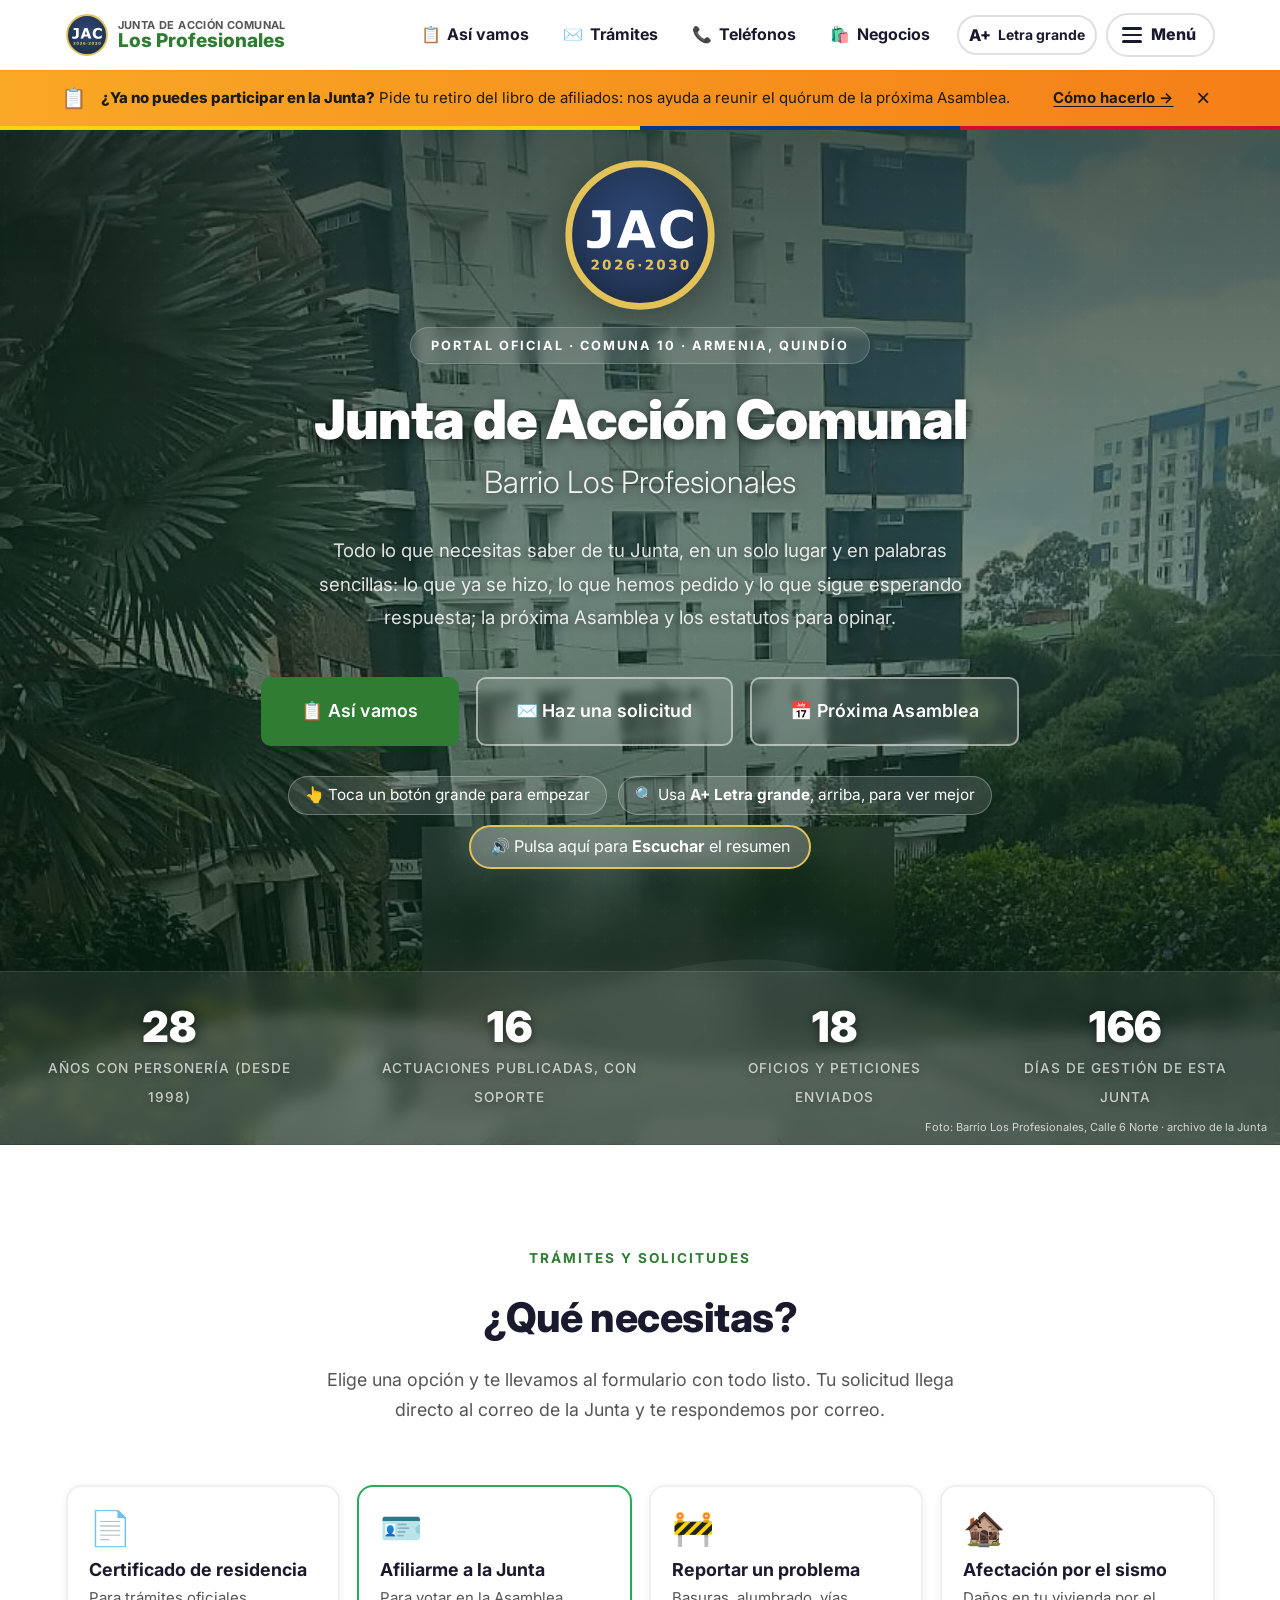
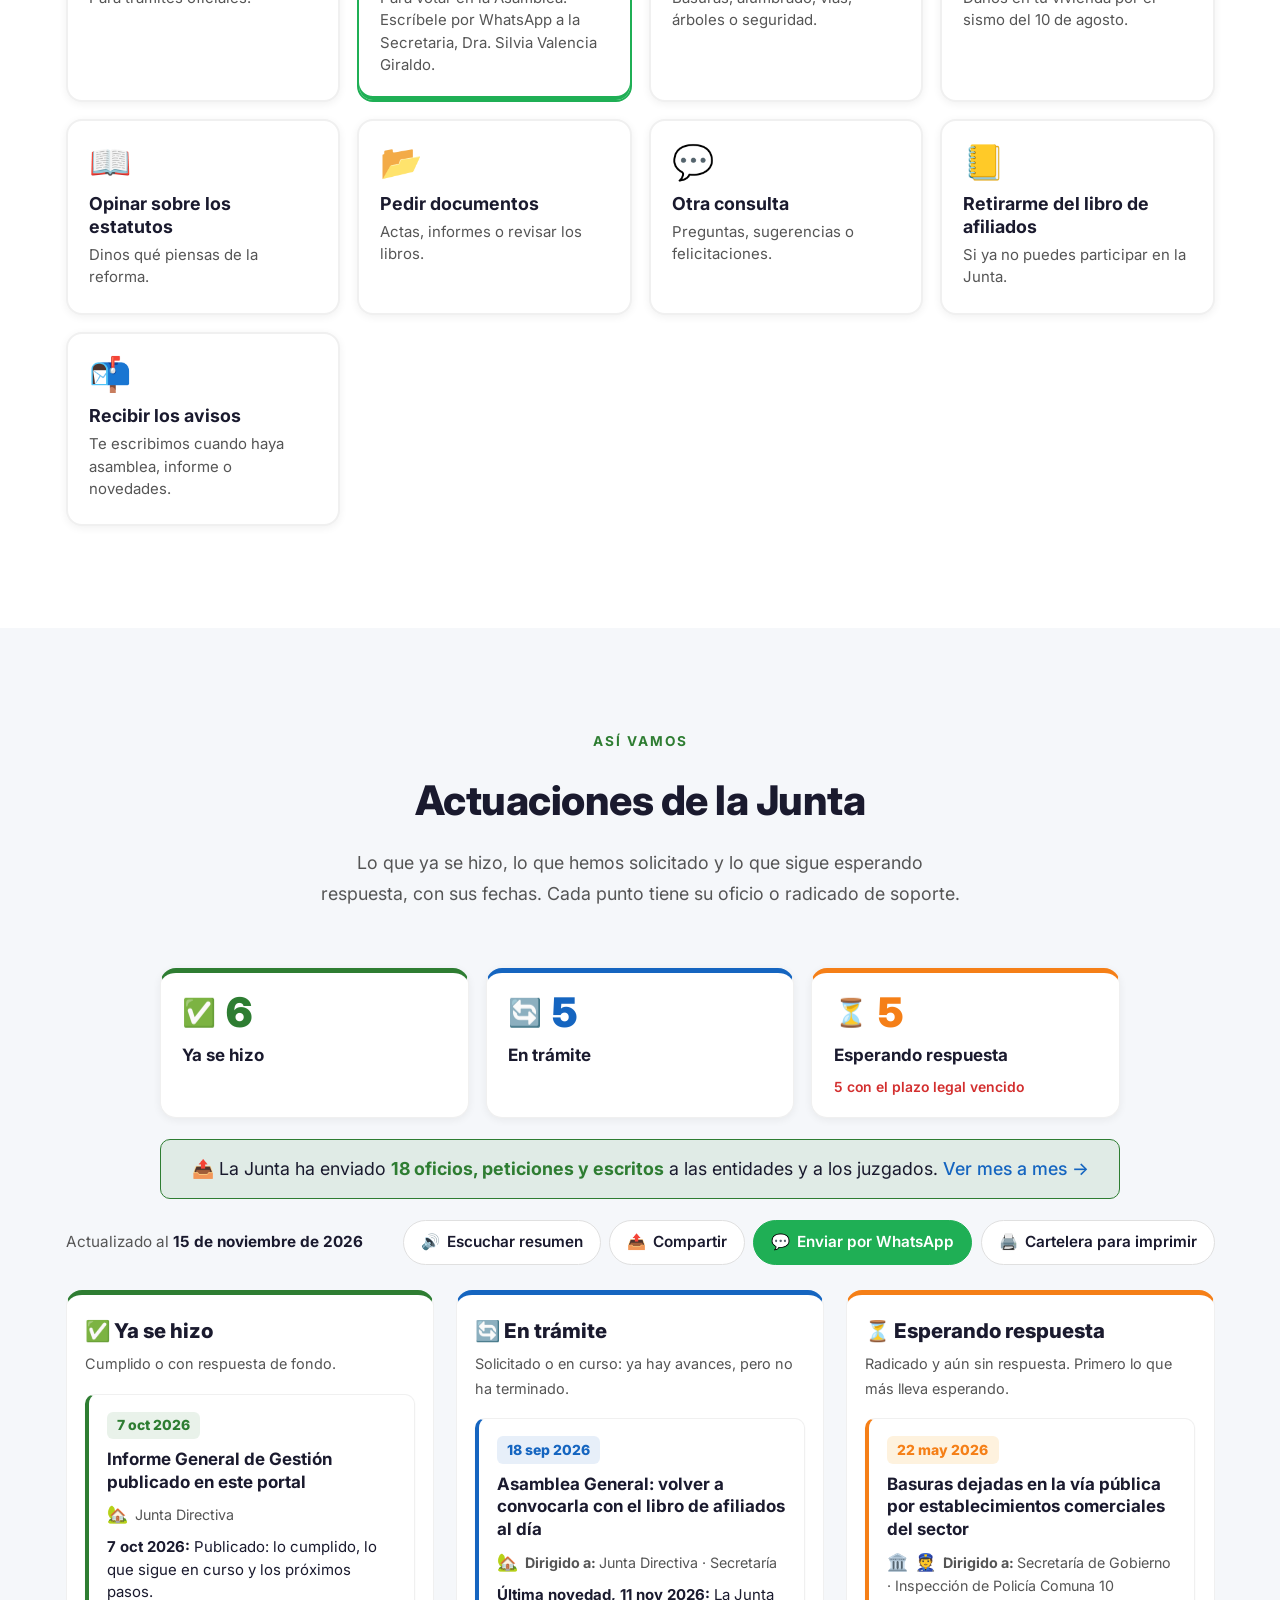
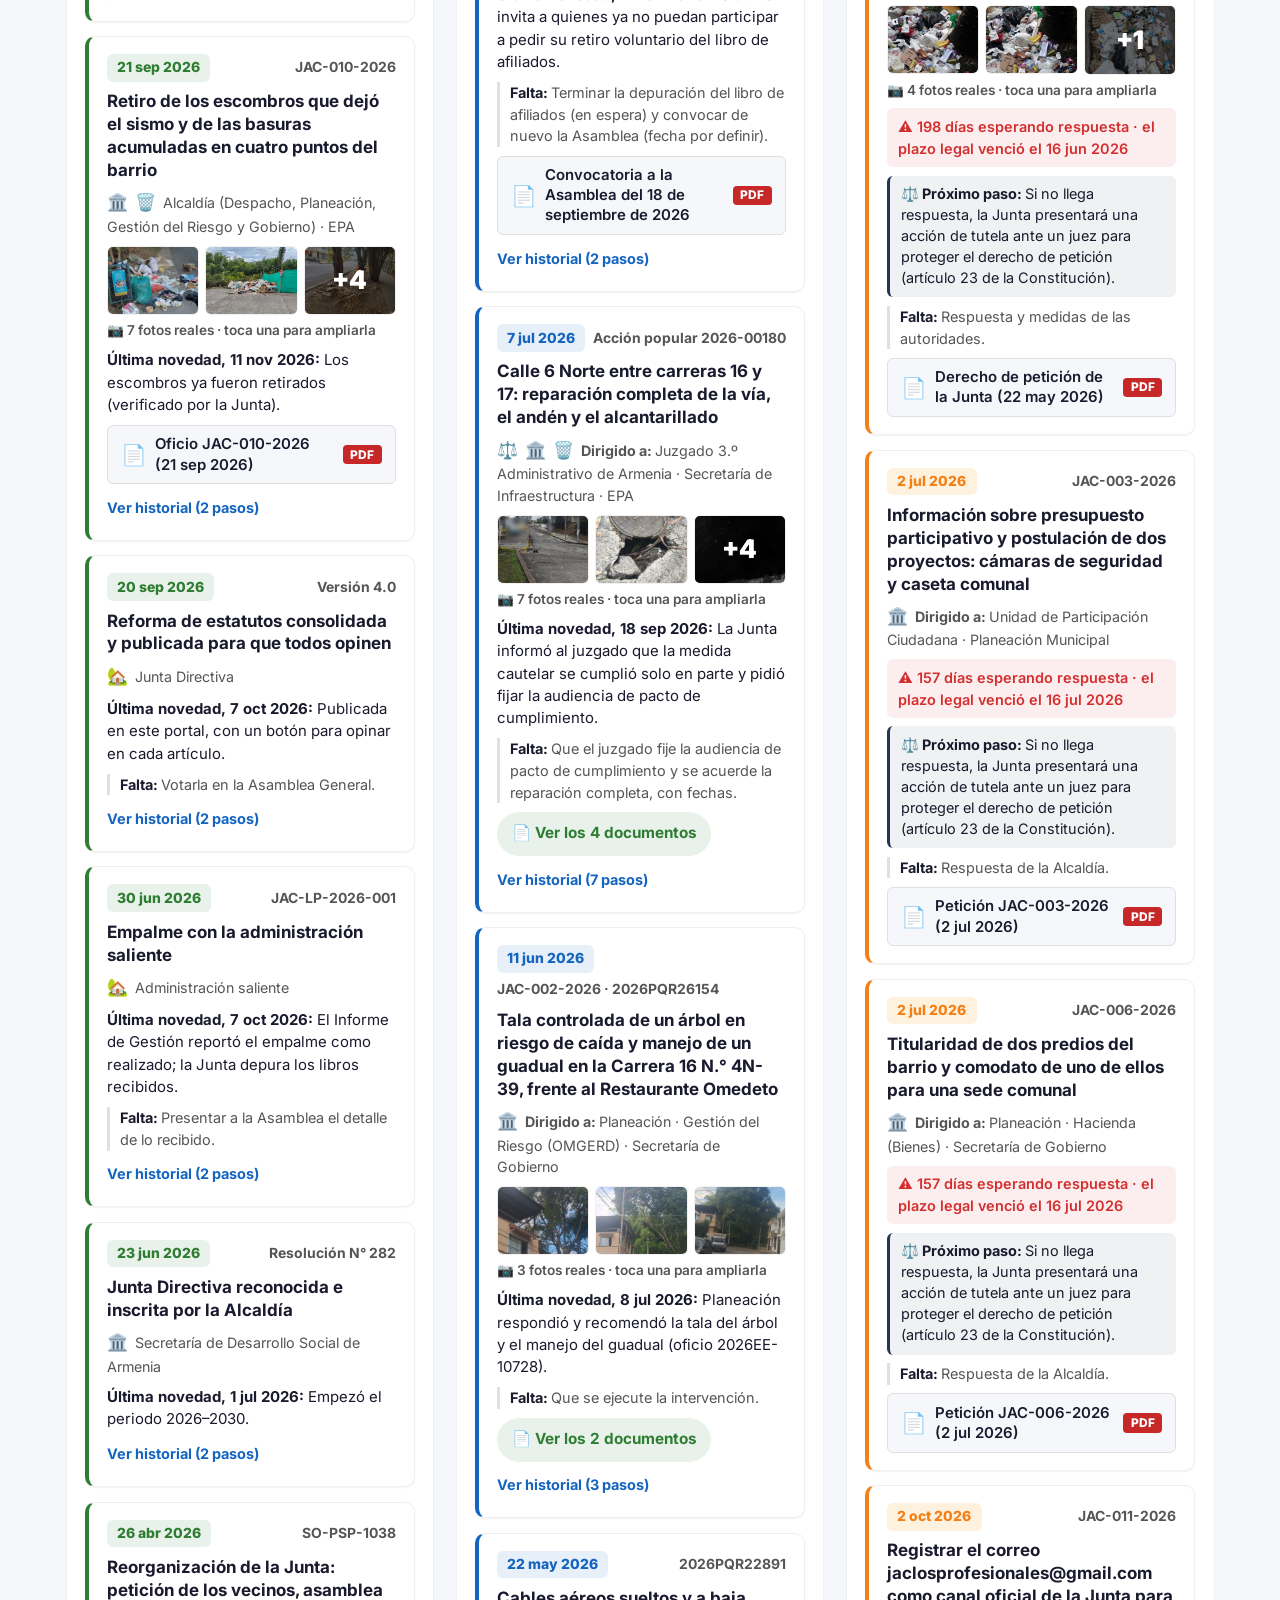
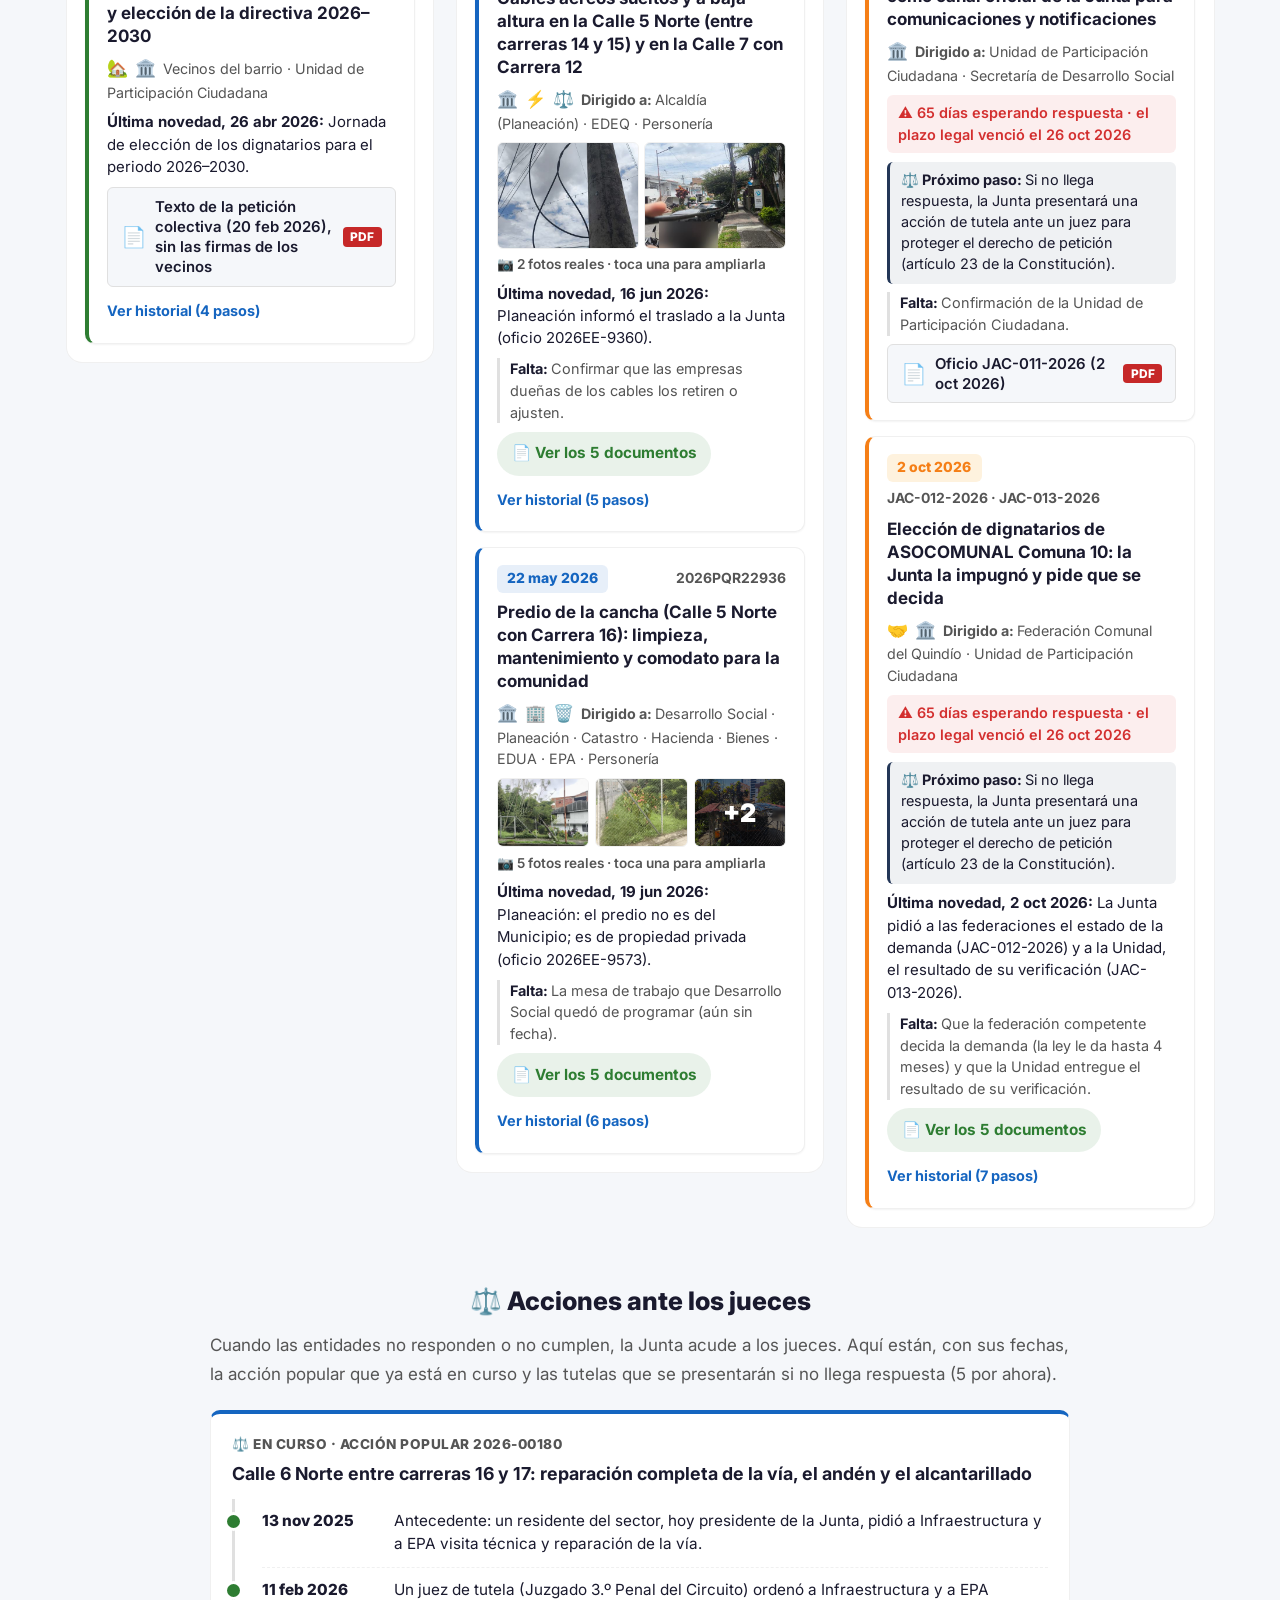
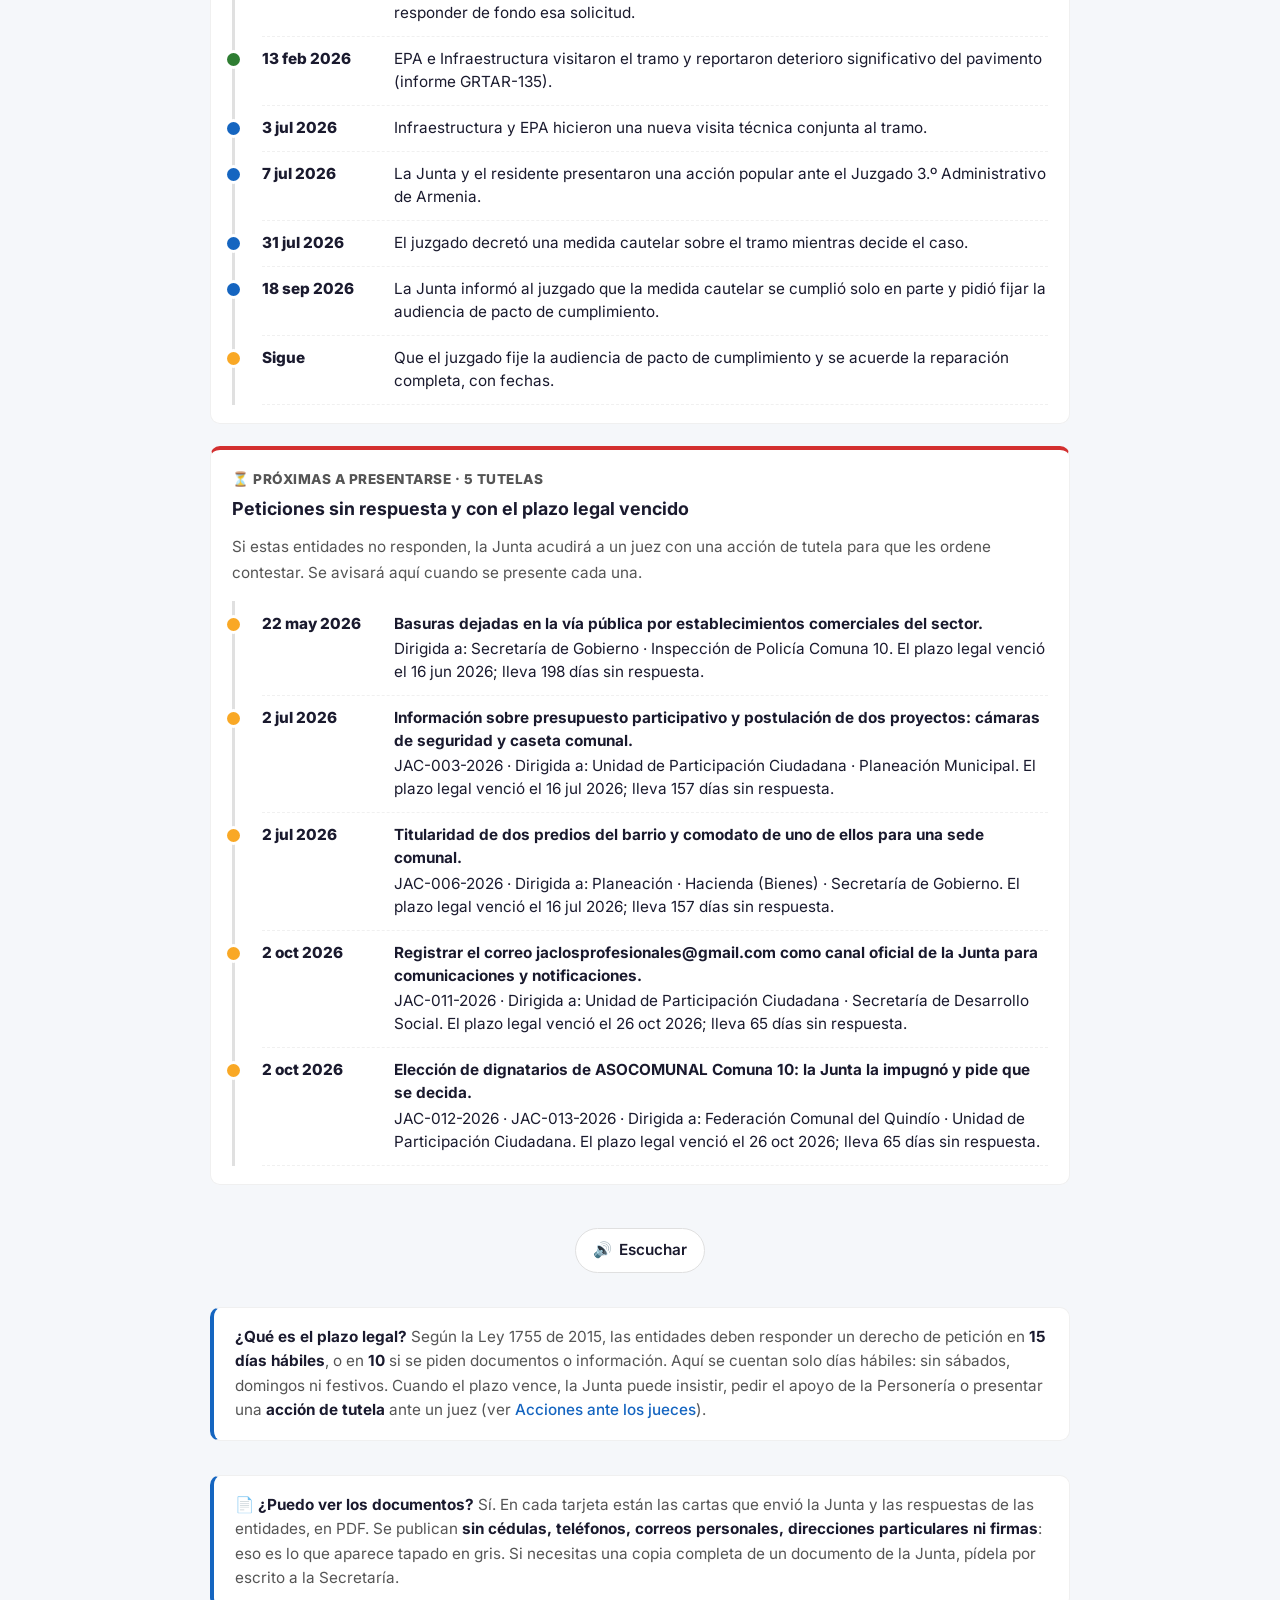
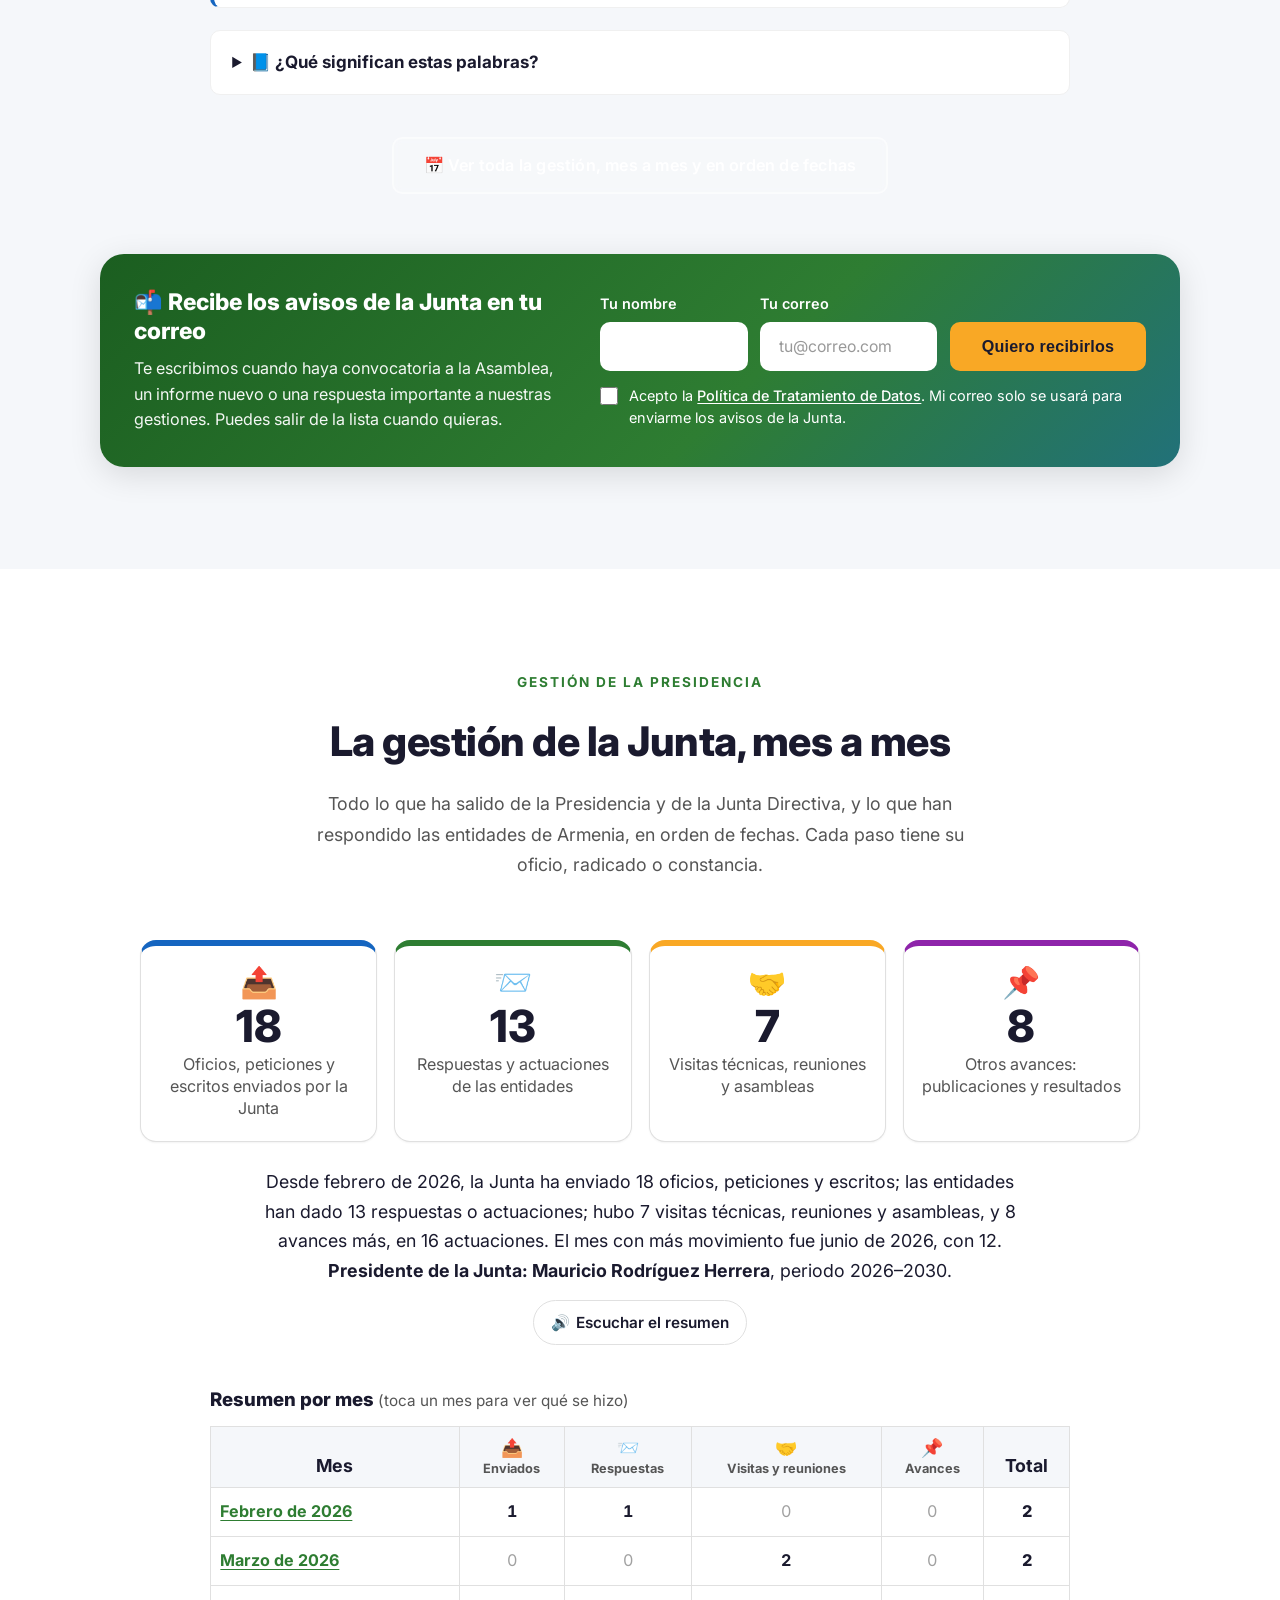
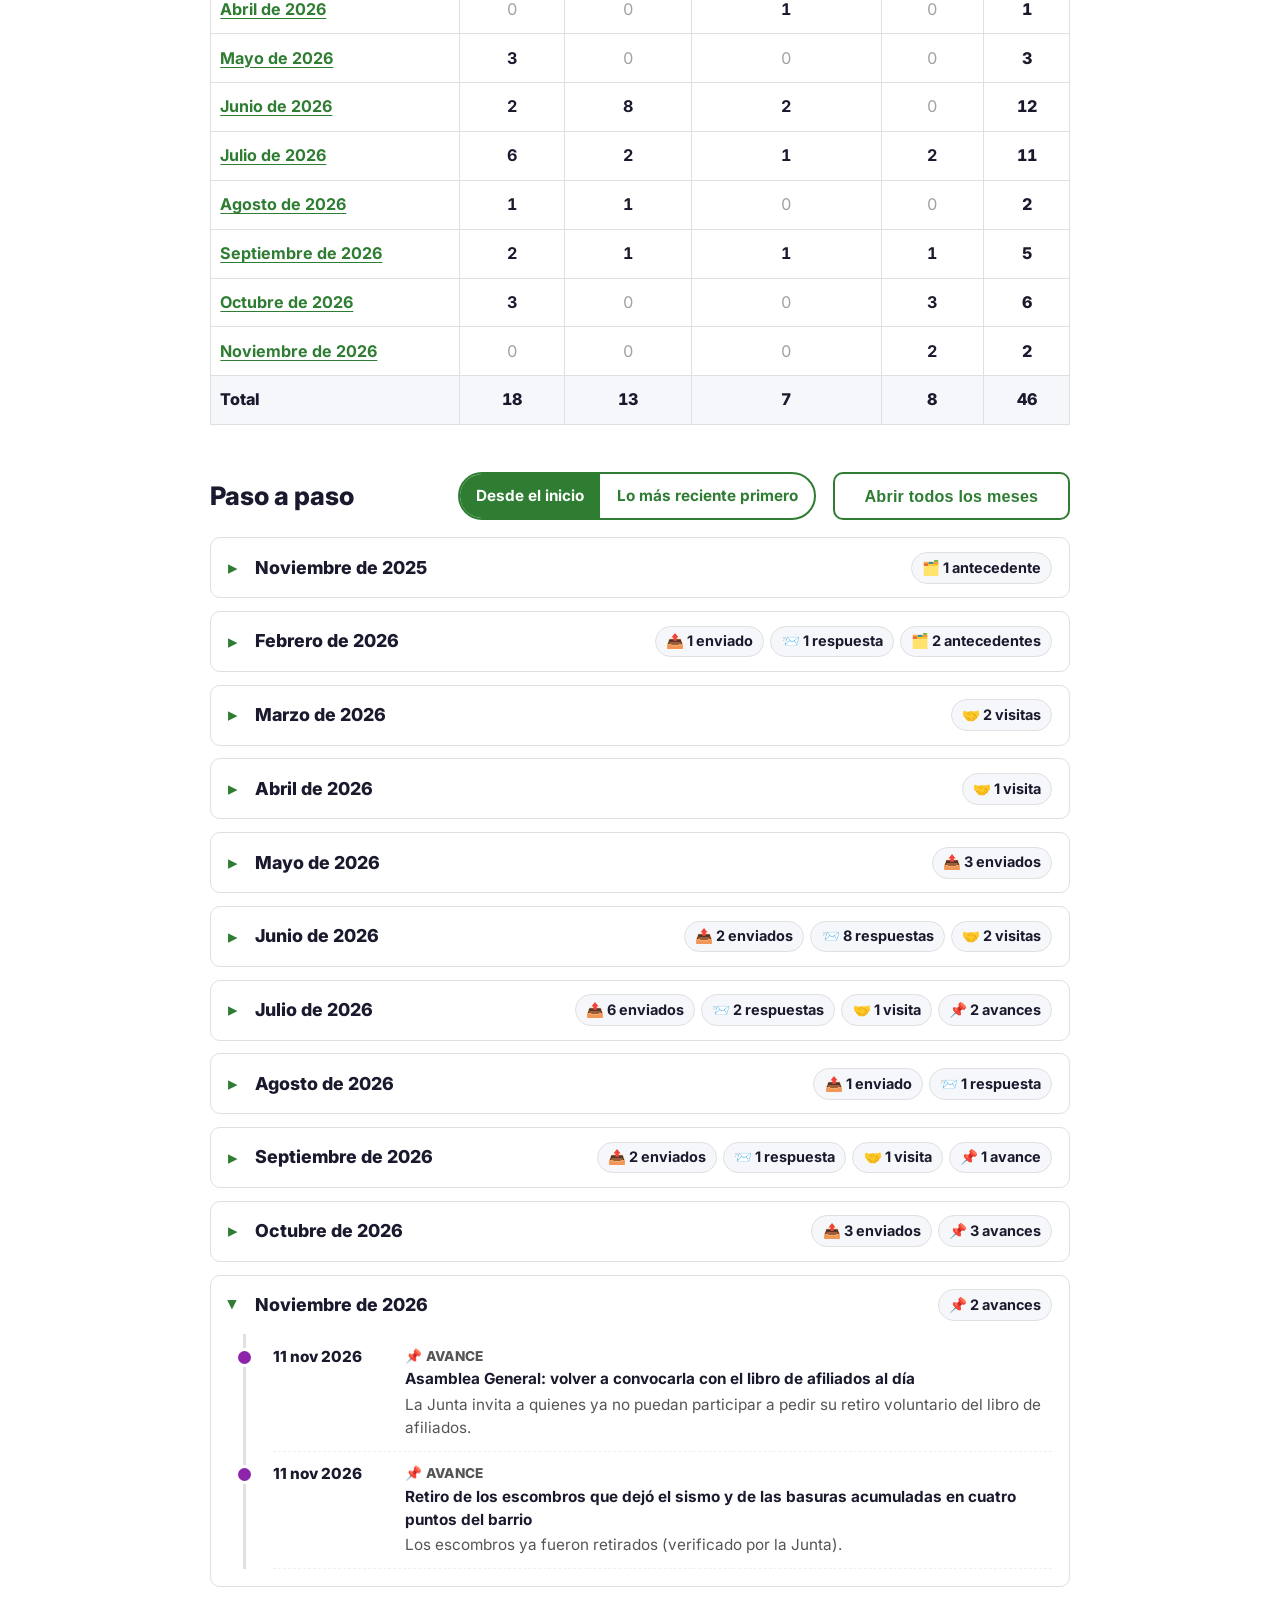
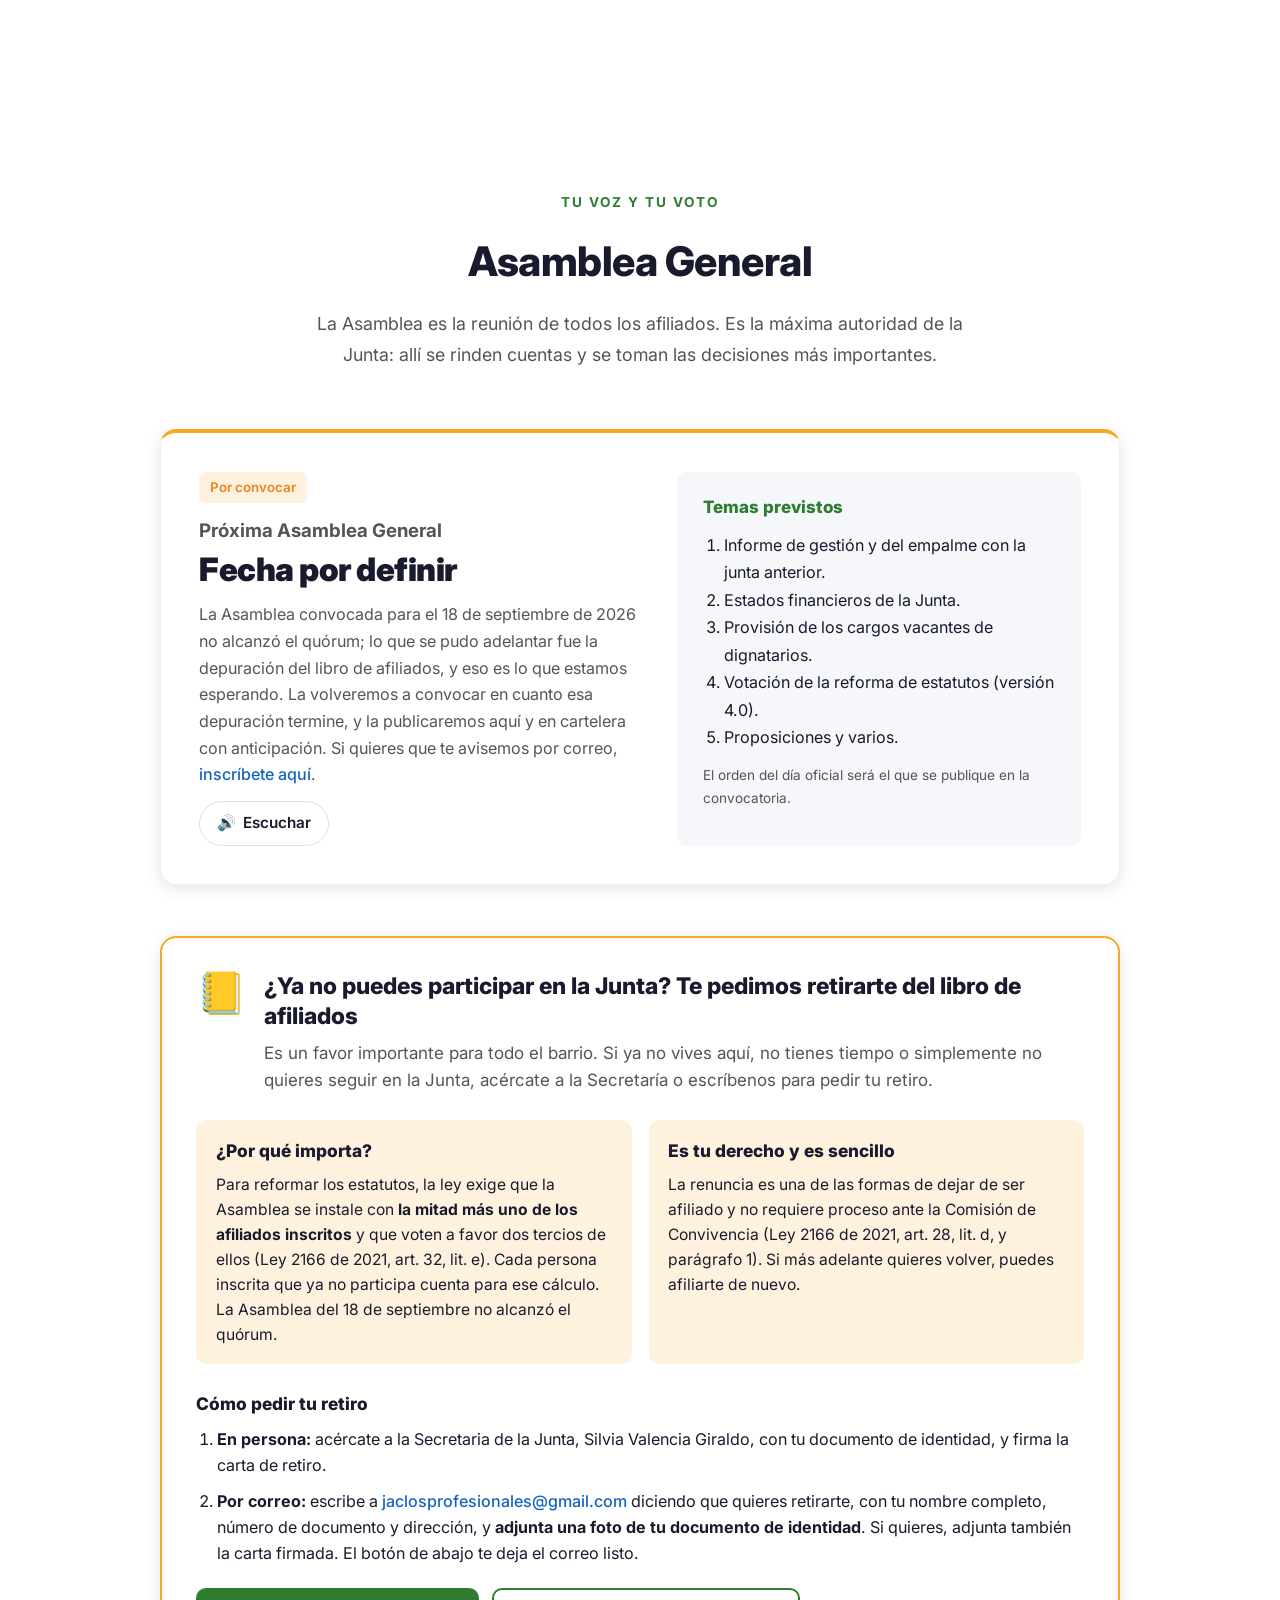
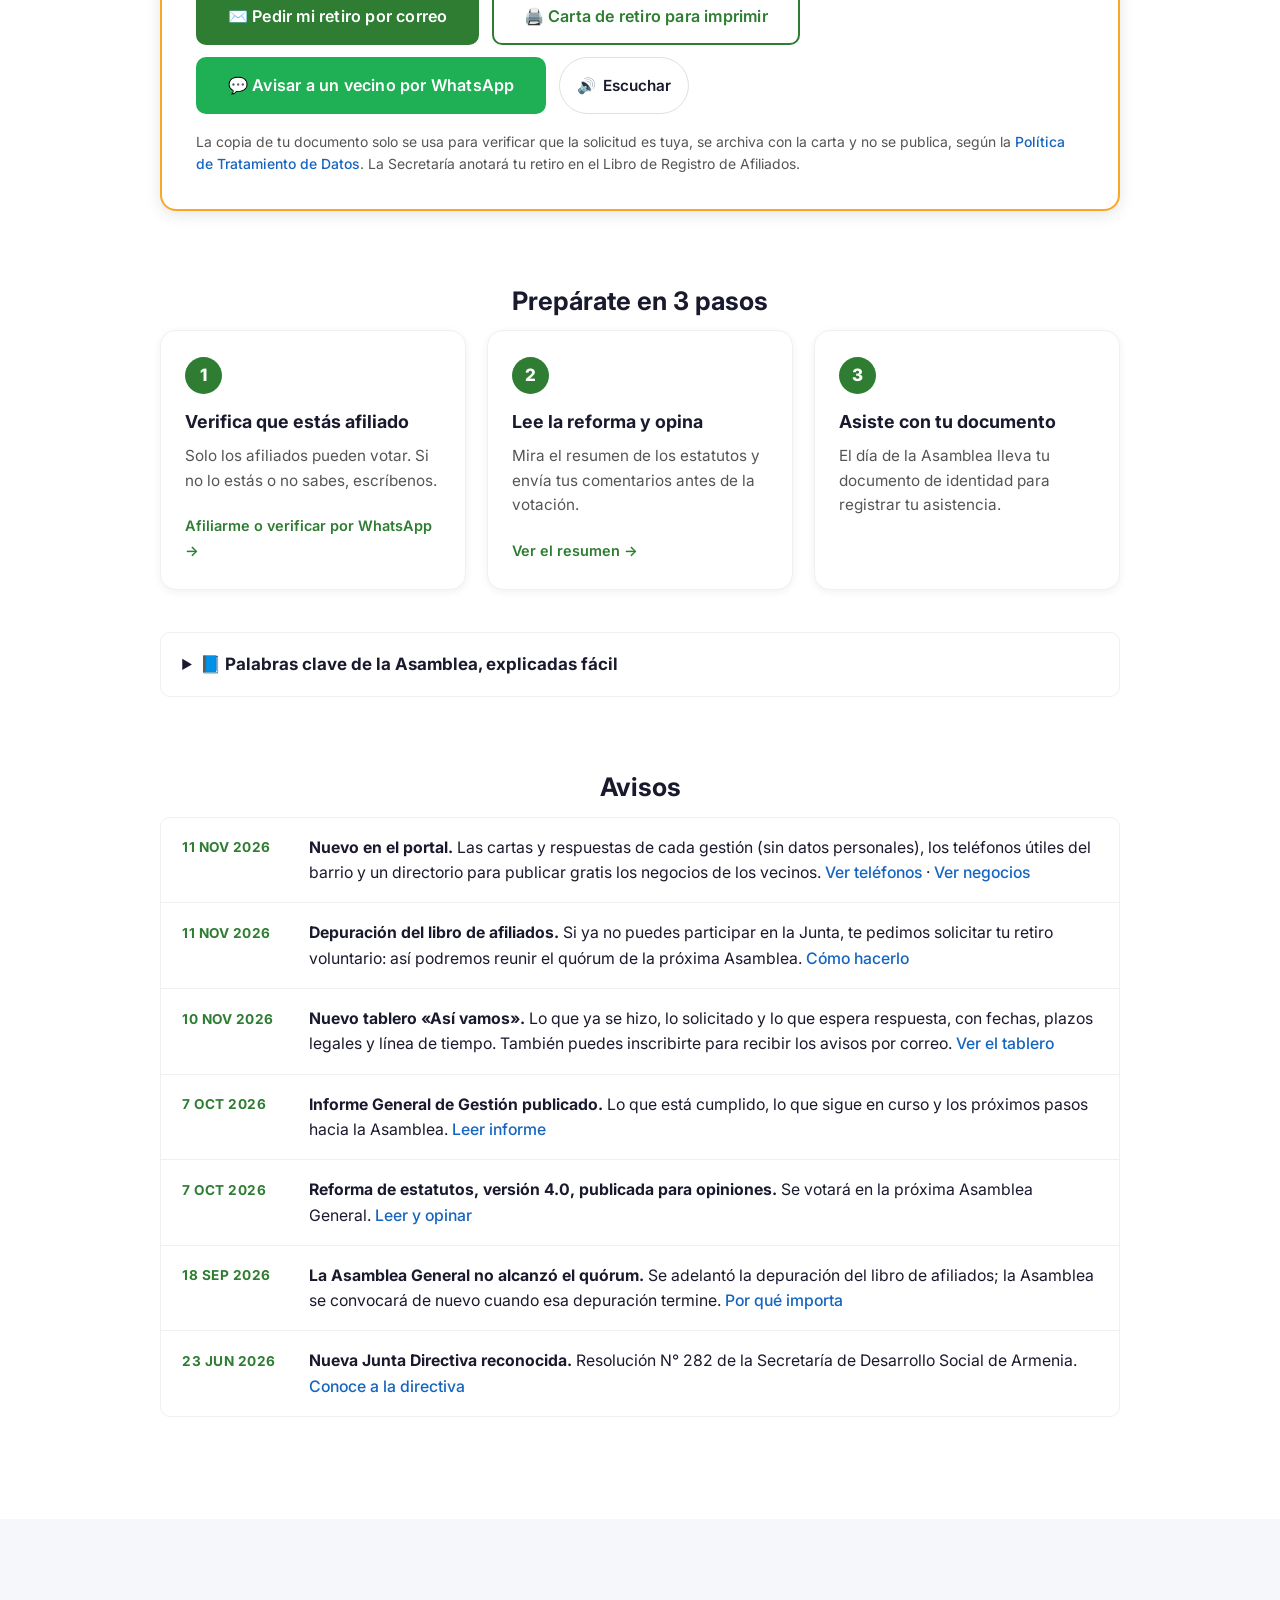
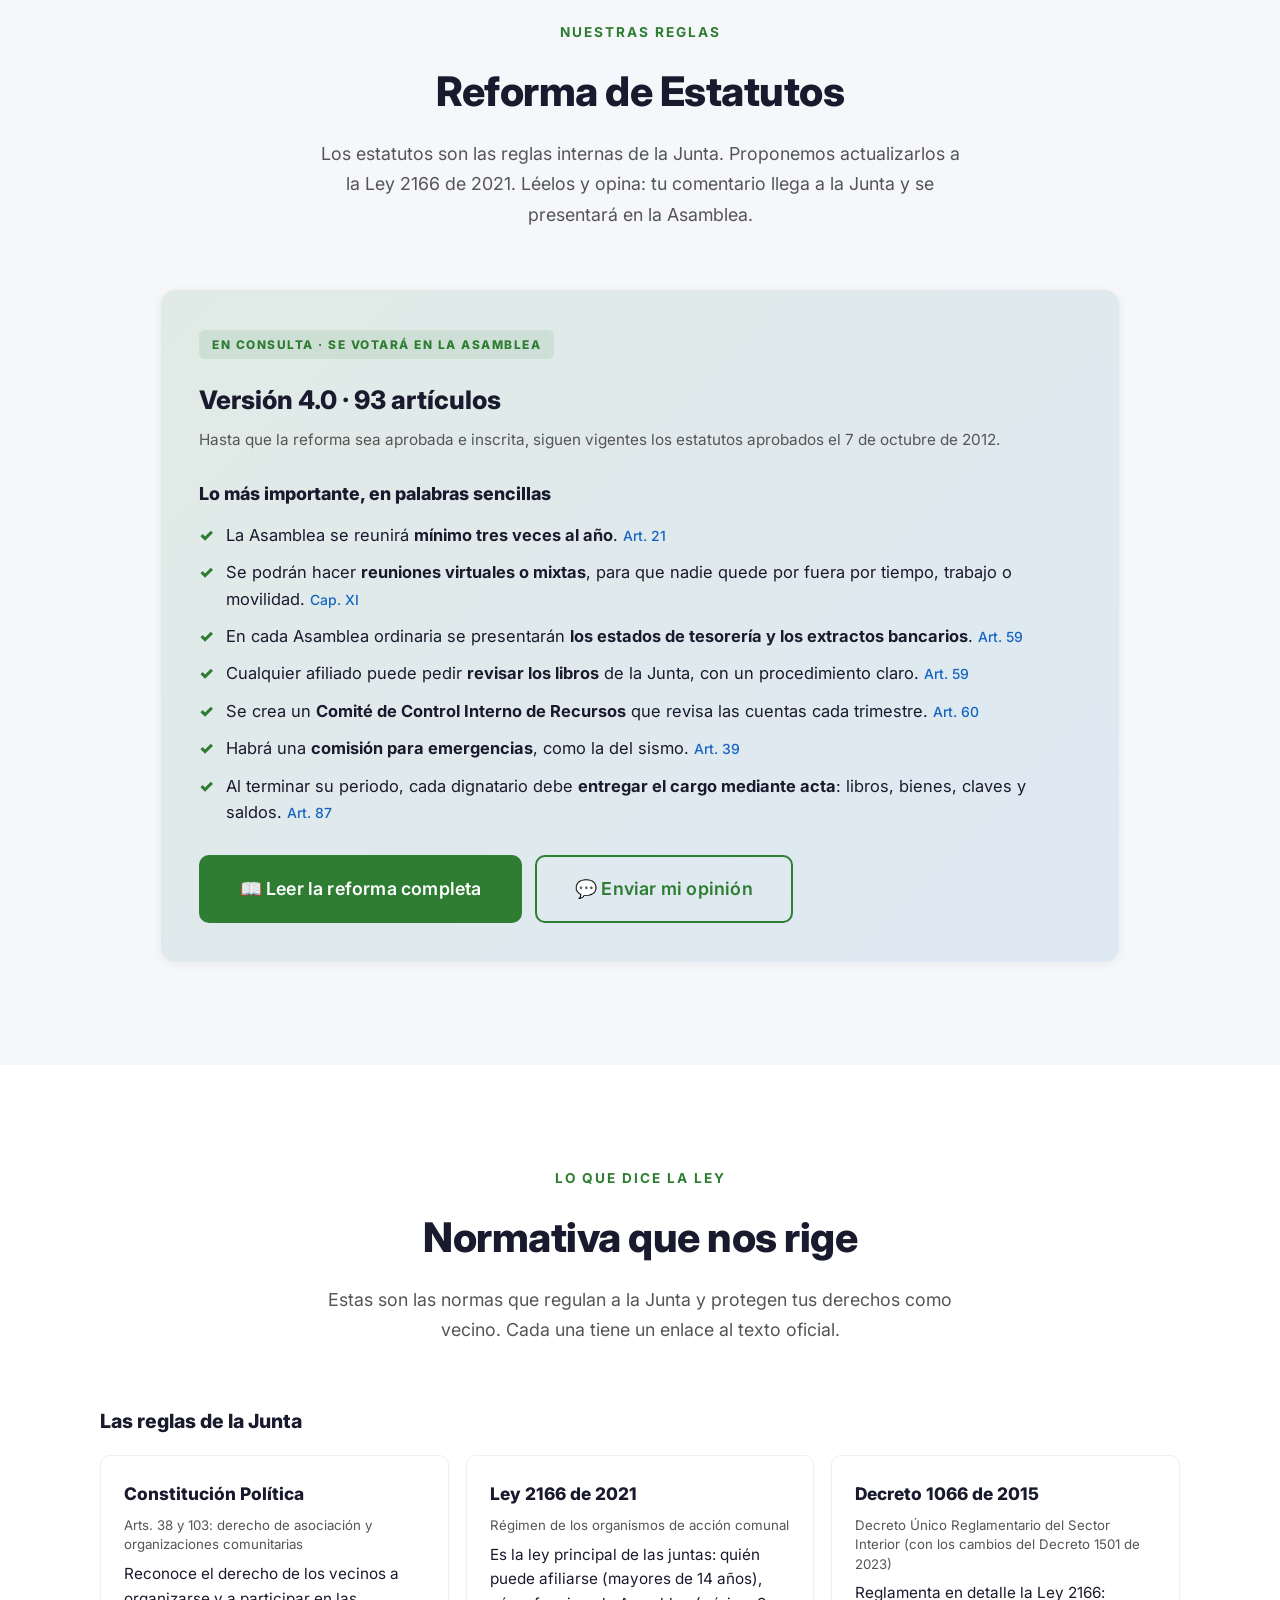
==== commit 08dab49a: "Inventario al día, aviso de tutelas y acciones ante los jueces - Inventario: libros con la Secretari" ====
--- a/index.html
+++ b/index.html
@@ -117,7 +117,7 @@
       "publisher": { "@id": "https://jaclosprofesionales.com/#junta" }
     }
     </script>
-</head>
+<script async src="https://www.googletagmanager.com/gtag/js?id=G-ZWEN67VPC3"></script><script>window.dataLayer=window.dataLayer||[];function gtag(){dataLayer.push(arguments);}gtag('js',new Date());gtag('config','G-ZWEN67VPC3');</script></head>
 <body>
 
     <a href="#main" class="skip-link">Saltar al contenido principal</a>
@@ -360,7 +360,16 @@
                     <p class="seguimiento__note">Para ver el tablero de actuaciones, activa JavaScript en tu navegador o pide el informe al correo <a href="mailto:jaclosprofesionales@gmail.com" class="contact__link">jaclosprofesionales@gmail.com</a>.</p>
                 </noscript>
 
-                <p class="act-legal fade-in"><strong>¿Qué es el plazo legal?</strong> Según la Ley 1755 de 2015, las entidades deben responder un derecho de petición en <strong>15 días hábiles</strong>, o en <strong>10</strong> si se piden documentos o información. Aquí se cuentan solo días hábiles: sin sábados, domingos ni festivos. Cuando el plazo vence, la Junta puede insistir o pedir el apoyo de la Personería.</p>
+                <div class="jud" id="acciones-judiciales">
+                    <h3 class="block__title fade-in">⚖️ Acciones ante los jueces</h3>
+                    <p class="jud__lead fade-in">Cuando las entidades no responden o no cumplen, la Junta acude a los jueces. Aquí están, con sus fechas, la acción popular que ya está en curso y las tutelas que se presentarán si no llega respuesta (<span data-jud-count>5</span> por ahora).</p>
+                    <div class="jud__lista" data-judicial>
+                        <p>Acción popular 2026-00180 (Calle 6 Norte) en curso ante el Juzgado 3.º Administrativo de Armenia. Tutelas próximas a presentarse por las peticiones sin respuesta.</p>
+                    </div>
+                    <p class="act-mesames"><button type="button" class="act-btn" data-listen="#acciones-judiciales" hidden><span aria-hidden="true">🔊</span> Escuchar</button></p>
+                </div>
+
+                <p class="act-legal fade-in"><strong>¿Qué es el plazo legal?</strong> Según la Ley 1755 de 2015, las entidades deben responder un derecho de petición en <strong>15 días hábiles</strong>, o en <strong>10</strong> si se piden documentos o información. Aquí se cuentan solo días hábiles: sin sábados, domingos ni festivos. Cuando el plazo vence, la Junta puede insistir, pedir el apoyo de la Personería o presentar una <strong>acción de tutela</strong> ante un juez (ver <a href="#acciones-judiciales" class="contact__link">Acciones ante los jueces</a>).</p>
 
                 <p class="act-legal fade-in"><strong>📄 ¿Puedo ver los documentos?</strong> Sí. En cada tarjeta están las cartas que envió la Junta y las respuestas de las entidades, en PDF. Se publican <strong>sin cédulas, teléfonos, correos personales, direcciones particulares ni firmas</strong>: eso es lo que aparece tapado en gris. Si necesitas una copia completa de un documento de la Junta, pídela por escrito a la Secretaría.</p>
 
@@ -901,14 +910,14 @@
                 <!-- ===== INVENTARIO ===== -->
                 <div class="block" id="inventario">
                     <h3 class="block__title fade-in">Inventario de la Junta</h3>
-                    <p class="block__intro fade-in">Bienes que pertenecen a la comunidad, recibidos en el empalme. Los que están en buen estado se prestan para uso comunitario, previa solicitud.</p>
+                    <p class="block__intro fade-in">Bienes que pertenecen a la comunidad, recibidos en el empalme (actualizado el 15 de noviembre de 2026). Como la Junta aún no tiene sede, los muebles y equipos se guardan temporalmente en el garaje de una dignataria, a la espera de la caseta comunal. Los que están en buen estado se prestan para uso comunitario, previa solicitud.</p>
 
                     <div class="inventory__controls fade-in">
                         <div class="inventory__search-wrap">
                             <span class="inventory__search-icon" aria-hidden="true">🔍</span>
                             <input type="text" id="inventory-search" class="inventory__search" placeholder="Buscar por nombre, ubicación o responsable..." aria-label="Buscar en el inventario">
                         </div>
-                        <span class="inventory__count" id="inventory-count">Mostrando 8 de 8 items</span>
+                        <span class="inventory__count" id="inventory-count">Mostrando 9 de 9 items</span>
                     </div>
 
                     <div class="table-responsive fade-in">
@@ -924,60 +933,67 @@
                             </thead>
                             <tbody>
                                 <tr>
+                                    <td data-label="Item">Libros de la Junta<small class="inv__nota">Afiliados, actas, tesorería e inventario: los recibidos en el empalme y los nuevos.</small></td>
+                                    <td data-label="Cantidad">Juego completo</td>
+                                    <td data-label="Estado"><span class="status-badge status-badge--good">En uso</span></td>
+                                    <td data-label="Ubicación">En custodia de la Secretaría</td>
+                                    <td data-label="Responsable">Secretaria</td>
+                                </tr>
+                                <tr>
+                                    <td data-label="Item">Computador portátil</td>
+                                    <td data-label="Cantidad">1</td>
+                                    <td data-label="Estado"><span class="status-badge status-badge--bad">Obsoleto</span><small class="inv__nota">Obsoleto desde la administración anterior; no tiene arreglo. La Junta define cómo darlo de baja (donación o reciclaje).</small></td>
+                                    <td data-label="Ubicación">En custodia del Presidente</td>
+                                    <td data-label="Responsable">Presidente</td>
+                                </tr>
+                                <tr>
+                                    <td data-label="Item">Computador de escritorio</td>
+                                    <td data-label="Cantidad">1</td>
+                                    <td data-label="Estado"><span class="status-badge status-badge--bad">Obsoleto</span><small class="inv__nota">Obsoleto desde la administración anterior; no tiene arreglo. La Junta define cómo darlo de baja (donación o reciclaje).</small></td>
+                                    <td data-label="Ubicación">En custodia del Presidente</td>
+                                    <td data-label="Responsable">Presidente</td>
+                                </tr>
+                                <tr>
+                                    <td data-label="Item">Impresora multifuncional</td>
+                                    <td data-label="Cantidad">1</td>
+                                    <td data-label="Estado"><span class="status-badge status-badge--bad">Obsoleta</span><small class="inv__nota">Obsoleta desde la administración anterior; no tiene arreglo. La Junta define cómo darla de baja (donación o reciclaje).</small></td>
+                                    <td data-label="Ubicación">En custodia del Presidente</td>
+                                    <td data-label="Responsable">Presidente</td>
+                                </tr>
+                                <tr>
                                     <td data-label="Item">Sillas plásticas</td>
                                     <td data-label="Cantidad">10<small class="inv__nota">Cantidad por confirmar.</small></td>
                                     <td data-label="Estado"><span class="status-badge status-badge--good">Buen estado</span></td>
-                                    <td data-label="Ubicación">En custodia del responsable</td>
-                                    <td data-label="Responsable">Presidente</td>
+                                    <td data-label="Ubicación">Garaje de una dignataria (guarda temporal)<small class="inv__nota">Pasará a la caseta comunal cuando exista.</small></td>
+                                    <td data-label="Responsable">Marina Rodríguez Giraldo<small class="inv__nota">Comité de Seguridad e Infraestructura.</small></td>
                                 </tr>
                                 <tr>
                                     <td data-label="Item">Mesas plegables</td>
                                     <td data-label="Cantidad">10</td>
                                     <td data-label="Estado"><span class="status-badge status-badge--good">Buen estado</span></td>
-                                    <td data-label="Ubicación">En custodia del responsable</td>
-                                    <td data-label="Responsable">Presidente</td>
+                                    <td data-label="Ubicación">Garaje de una dignataria (guarda temporal)<small class="inv__nota">Pasará a la caseta comunal cuando exista.</small></td>
+                                    <td data-label="Responsable">Marina Rodríguez Giraldo<small class="inv__nota">Comité de Seguridad e Infraestructura.</small></td>
                                 </tr>
                                 <tr>
                                     <td data-label="Item">Equipo de sonido</td>
                                     <td data-label="Cantidad">1</td>
                                     <td data-label="Estado"><span class="status-badge status-badge--good">Buen estado</span></td>
-                                    <td data-label="Ubicación">En custodia del responsable</td>
-                                    <td data-label="Responsable">Secretario(a)</td>
-                                </tr>
-                                <tr>
-                                    <td data-label="Item">Computador portátil</td>
-                                    <td data-label="Cantidad">1</td>
-                                    <td data-label="Estado"><span class="status-badge status-badge--bad">Obsoleto</span><small class="inv__nota">Ya estaba obsoleto desde la administración anterior; no tiene arreglo.</small></td>
-                                    <td data-label="Ubicación">En custodia del responsable</td>
-                                    <td data-label="Responsable">Secretario(a)</td>
-                                </tr>
-                                <tr>
-                                    <td data-label="Item">Computador de escritorio</td>
-                                    <td data-label="Cantidad">1</td>
-                                    <td data-label="Estado"><span class="status-badge status-badge--bad">Obsoleto</span><small class="inv__nota">Ya estaba obsoleto desde la administración anterior; no tiene arreglo.</small></td>
-                                    <td data-label="Ubicación">En custodia del responsable</td>
-                                    <td data-label="Responsable">Por confirmar</td>
-                                </tr>
-                                <tr>
-                                    <td data-label="Item">Impresora multifuncional</td>
-                                    <td data-label="Cantidad">1</td>
-                                    <td data-label="Estado"><span class="status-badge status-badge--bad">Obsoleta</span><small class="inv__nota">Ya estaba obsoleta desde la administración anterior; no tiene arreglo.</small></td>
-                                    <td data-label="Ubicación">En custodia del responsable</td>
-                                    <td data-label="Responsable">Secretario(a)</td>
+                                    <td data-label="Ubicación">Garaje de una dignataria (guarda temporal)<small class="inv__nota">Pasará a la caseta comunal cuando exista.</small></td>
+                                    <td data-label="Responsable">Marina Rodríguez Giraldo<small class="inv__nota">Comité de Seguridad e Infraestructura.</small></td>
                                 </tr>
                                 <tr>
                                     <td data-label="Item">Carpa para eventos (3x3 m)</td>
                                     <td data-label="Cantidad">2</td>
                                     <td data-label="Estado"><span class="status-badge status-badge--regular">Regular</span></td>
-                                    <td data-label="Ubicación">Bodega</td>
-                                    <td data-label="Responsable">Tesorero(a)</td>
+                                    <td data-label="Ubicación">Garaje de una dignataria (guarda temporal)<small class="inv__nota">Pasará a la caseta comunal cuando exista.</small></td>
+                                    <td data-label="Responsable">Marina Rodríguez Giraldo<small class="inv__nota">Comité de Seguridad e Infraestructura.</small></td>
                                 </tr>
                                 <tr>
                                     <td data-label="Item">Botiquín de primeros auxilios</td>
                                     <td data-label="Cantidad">2</td>
                                     <td data-label="Estado"><span class="status-badge status-badge--regular">Regular</span><small class="inv__nota">Cerca del 70 % de los insumos está vencido; hay que reponerlos.</small></td>
-                                    <td data-label="Ubicación">En custodia del responsable</td>
-                                    <td data-label="Responsable">Fiscal</td>
+                                    <td data-label="Ubicación">Garaje de una dignataria (guarda temporal)<small class="inv__nota">Pasará a la caseta comunal cuando exista.</small></td>
+                                    <td data-label="Responsable">Marina Rodríguez Giraldo<small class="inv__nota">Comité de Seguridad e Infraestructura.</small></td>
                                 </tr>
                             </tbody>
                         </table>
--- a/css/styles.css
+++ b/css/styles.css
@@ -2190,6 +2190,9 @@
         border-bottom: 1px solid var(--color-border-light);
     }
 
+    .inventory__table td { flex-wrap: wrap; column-gap: 0.75rem; }
+    .inventory__table td .inv__nota { flex-basis: 100%; text-align: right; }
+
     .inventory__table td::before {
         content: attr(data-label);
         font-weight: 600;
@@ -3336,6 +3339,39 @@
 }
 
 .act-legal strong { color: var(--color-text); }
+
+/* --- Próximo paso (tutela) --- */
+.act-card__next {
+    padding: 0.5rem 0.65rem;
+    font-size: 0.85rem;
+    line-height: 1.45;
+    color: var(--color-text);
+    background: rgba(35, 54, 87, 0.07);
+    border-left: 3px solid #233657;
+    border-radius: var(--radius-sm);
+}
+[data-theme="dark"] .act-card__next { background: rgba(144, 202, 249, 0.1); border-left-color: #90CAF9; }
+
+/* --- Acciones ante los jueces --- */
+.jud { max-width: 860px; margin: 3rem auto 0; }
+.jud__lead { color: var(--color-text-secondary); margin-bottom: 1.25rem; }
+.jud__lista { display: grid; gap: 1.25rem; }
+.jud__caso {
+    padding: 1.1rem 1.25rem;
+    background: var(--color-bg-card);
+    border: 1px solid var(--color-border-light);
+    border-top: 4px solid var(--color-secondary);
+    border-radius: var(--radius-md);
+}
+.jud__caso--proxima { border-top-color: var(--color-error); }
+.jud__tag { margin: 0 0 0.35rem; font-size: 0.8rem; font-weight: 800; letter-spacing: 0.5px; text-transform: uppercase; color: var(--color-text-secondary); }
+.jud__titulo { margin: 0 0 0.75rem; font-size: 1.05rem; line-height: 1.35; }
+.jud__intro { margin: 0 0 0.9rem; font-size: 0.9rem; color: var(--color-text-secondary); }
+.jud__tl { margin-left: 0.4rem; }
+.jud__tl .act-tl__item::before { box-shadow: 0 0 0 3px var(--color-bg-card); }
+@media (max-width: 520px) {
+    .jud__caso { padding: 0.9rem; }
+}
 
 /* --- Línea de tiempo --- */
 .act-timeline {
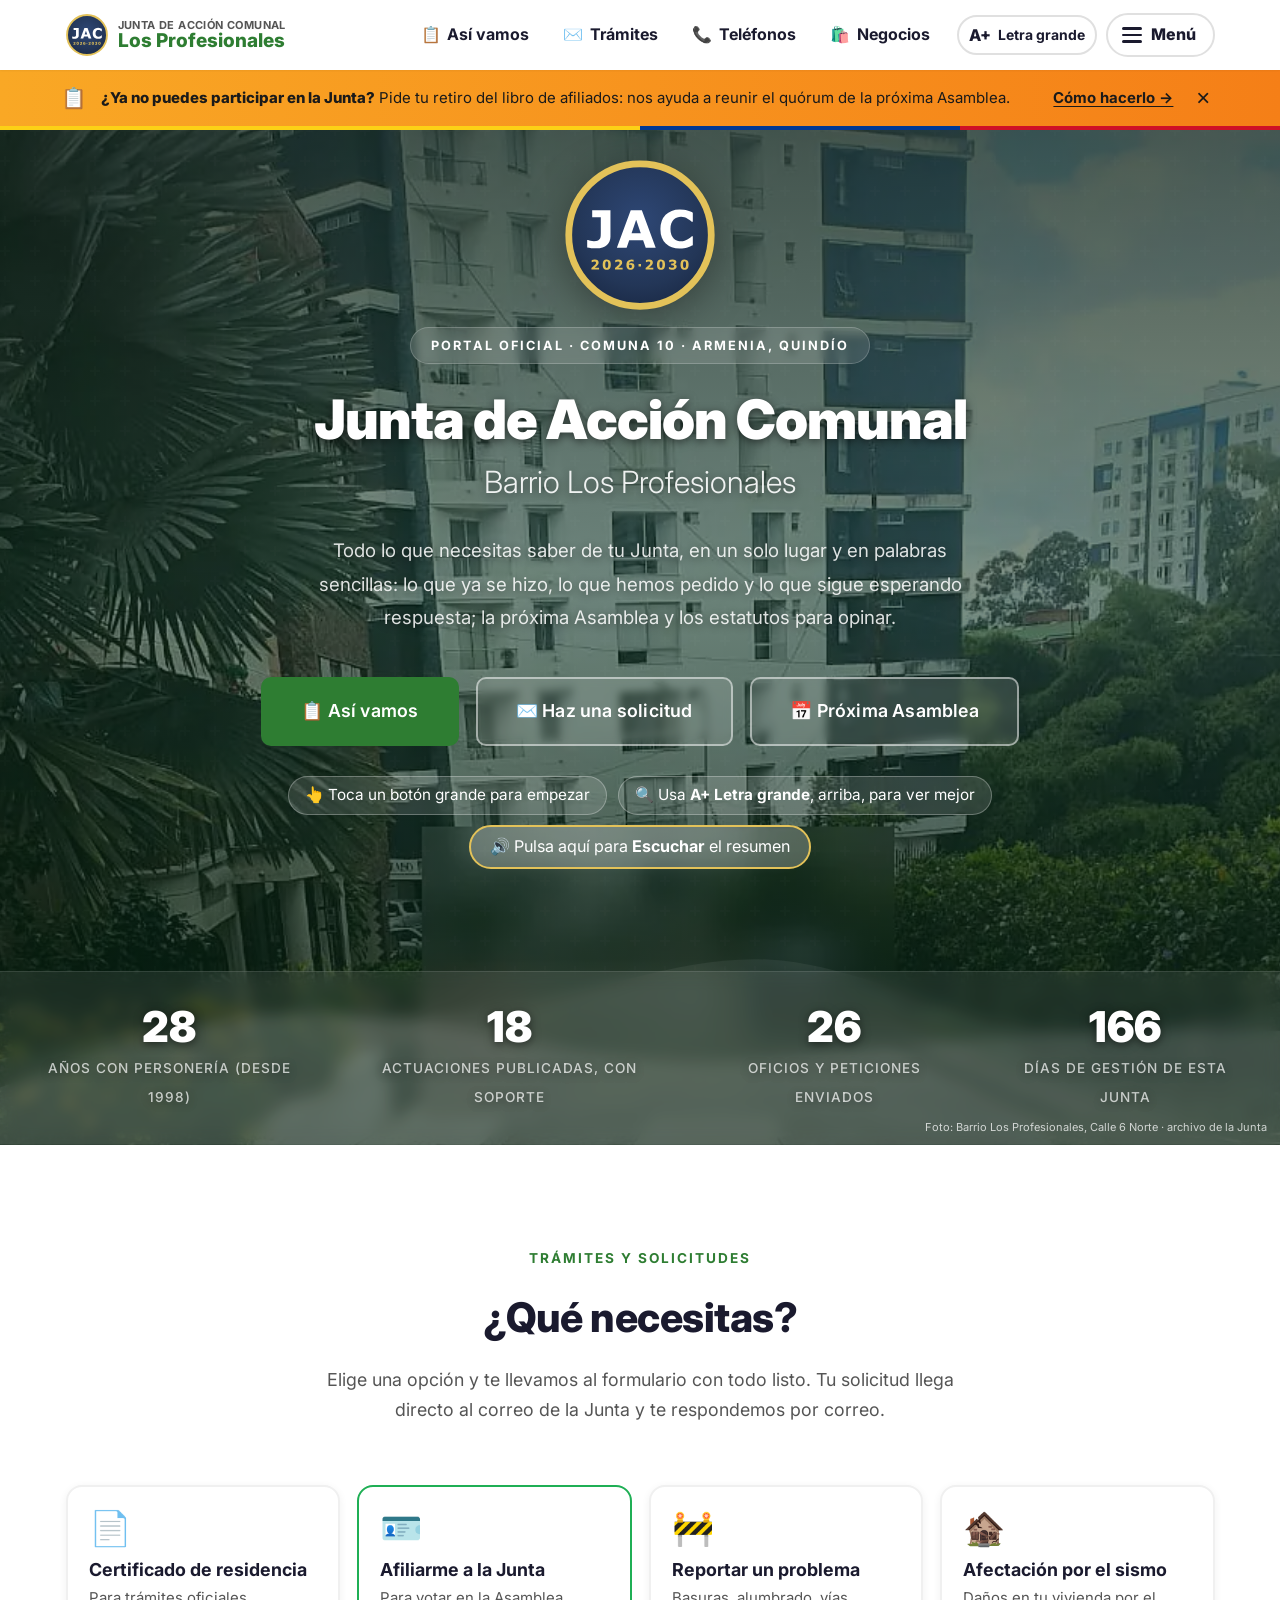
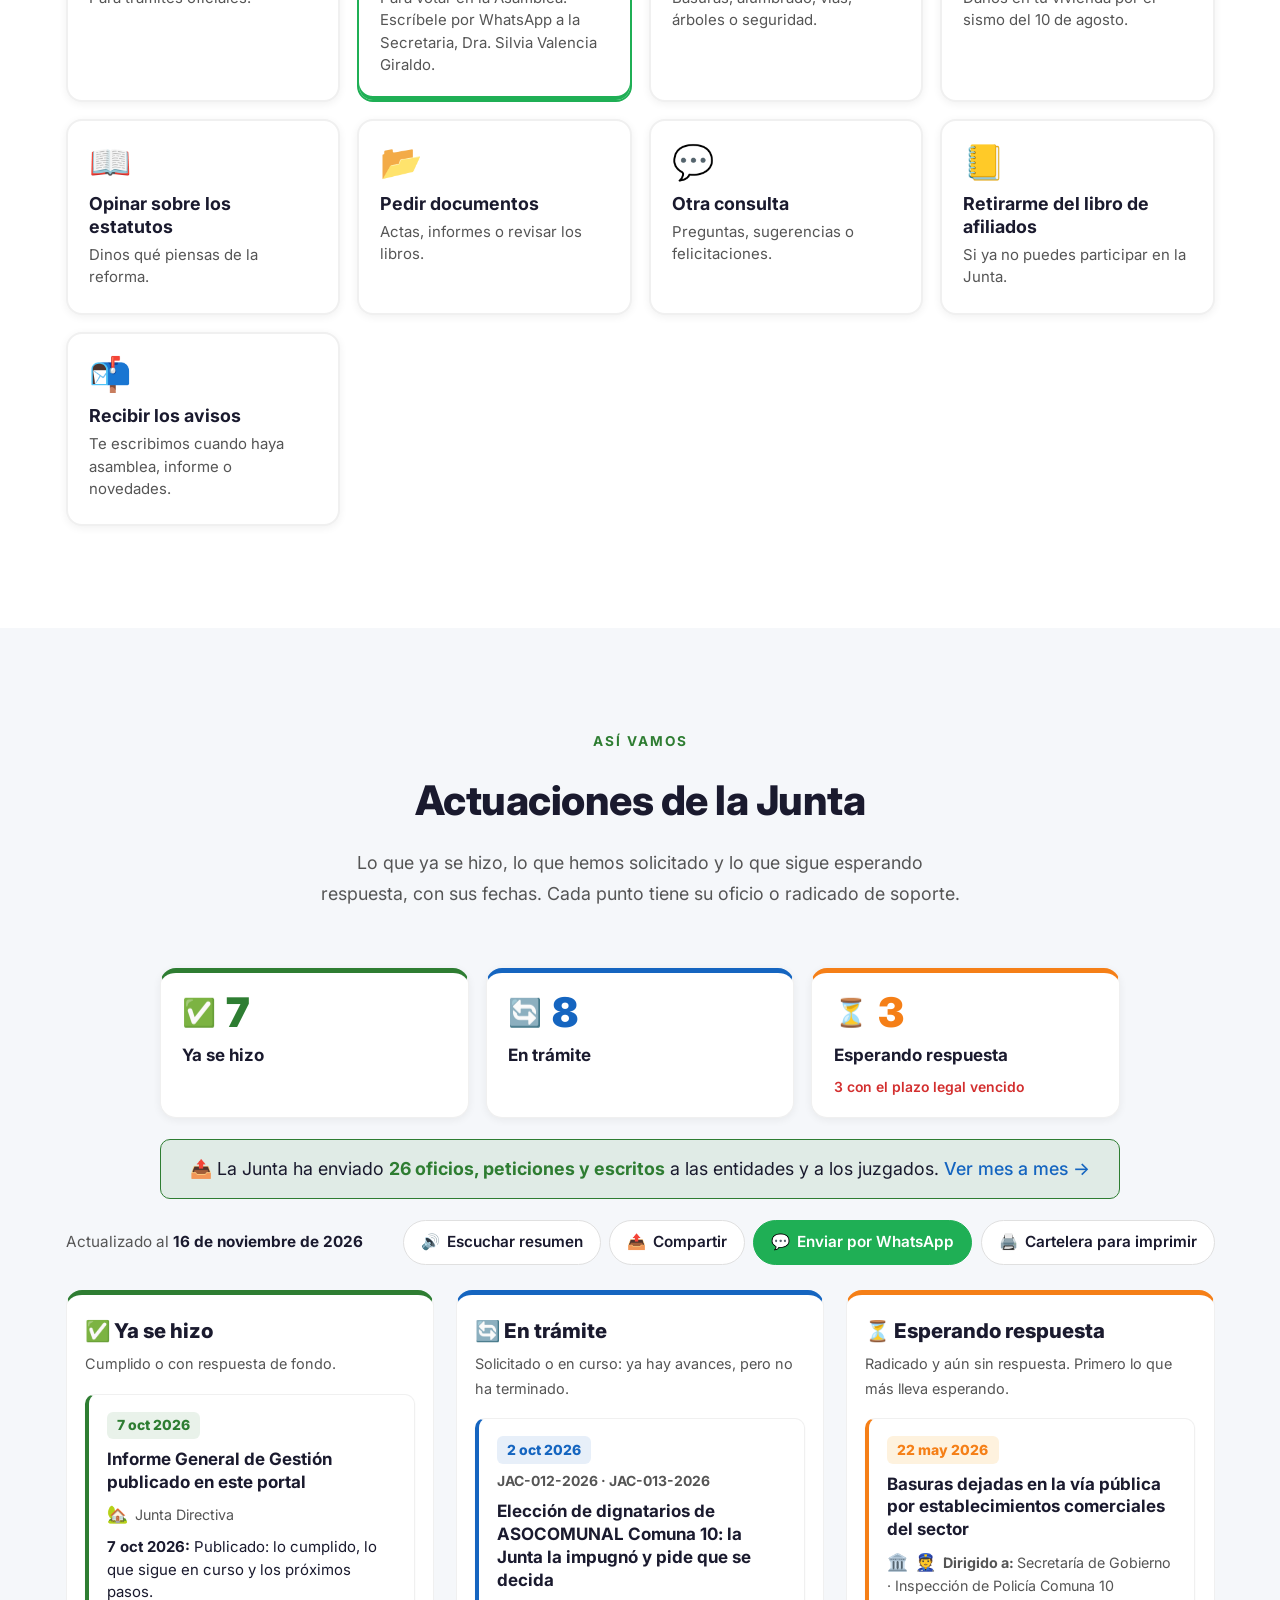
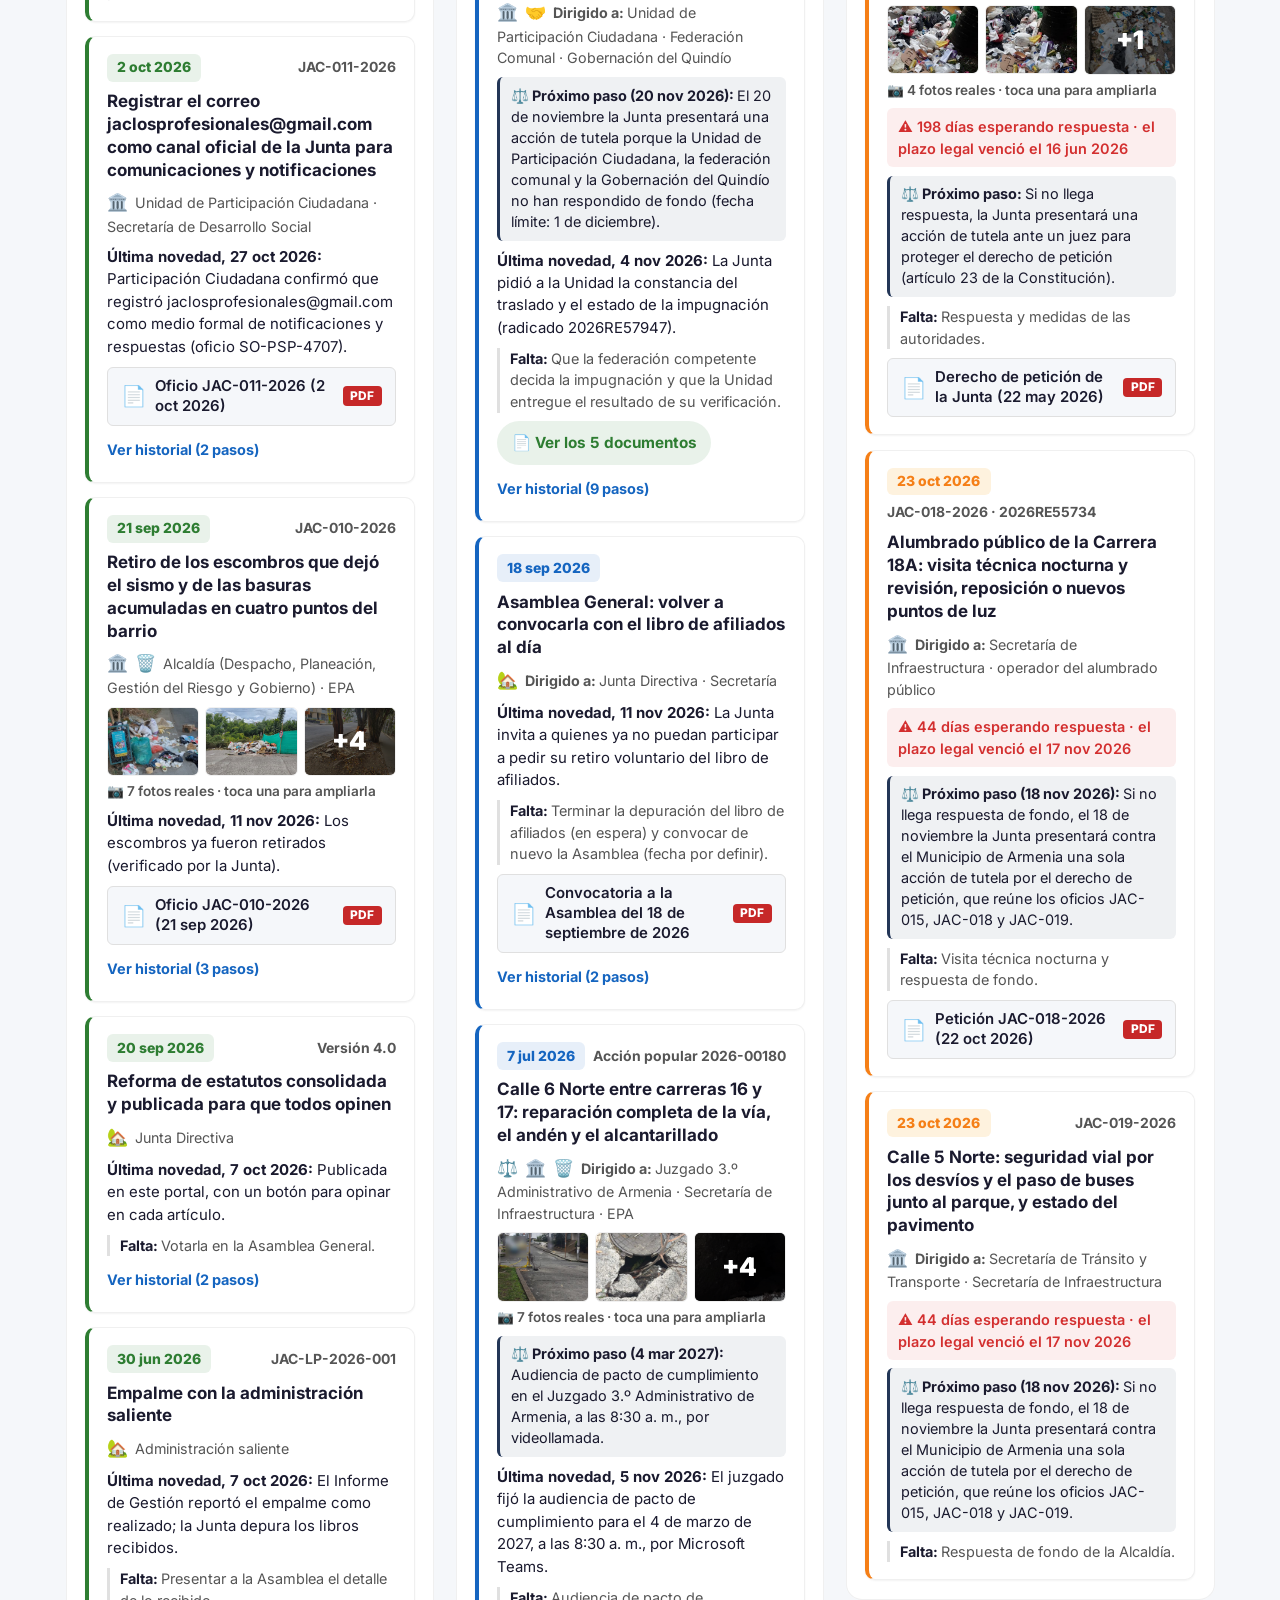
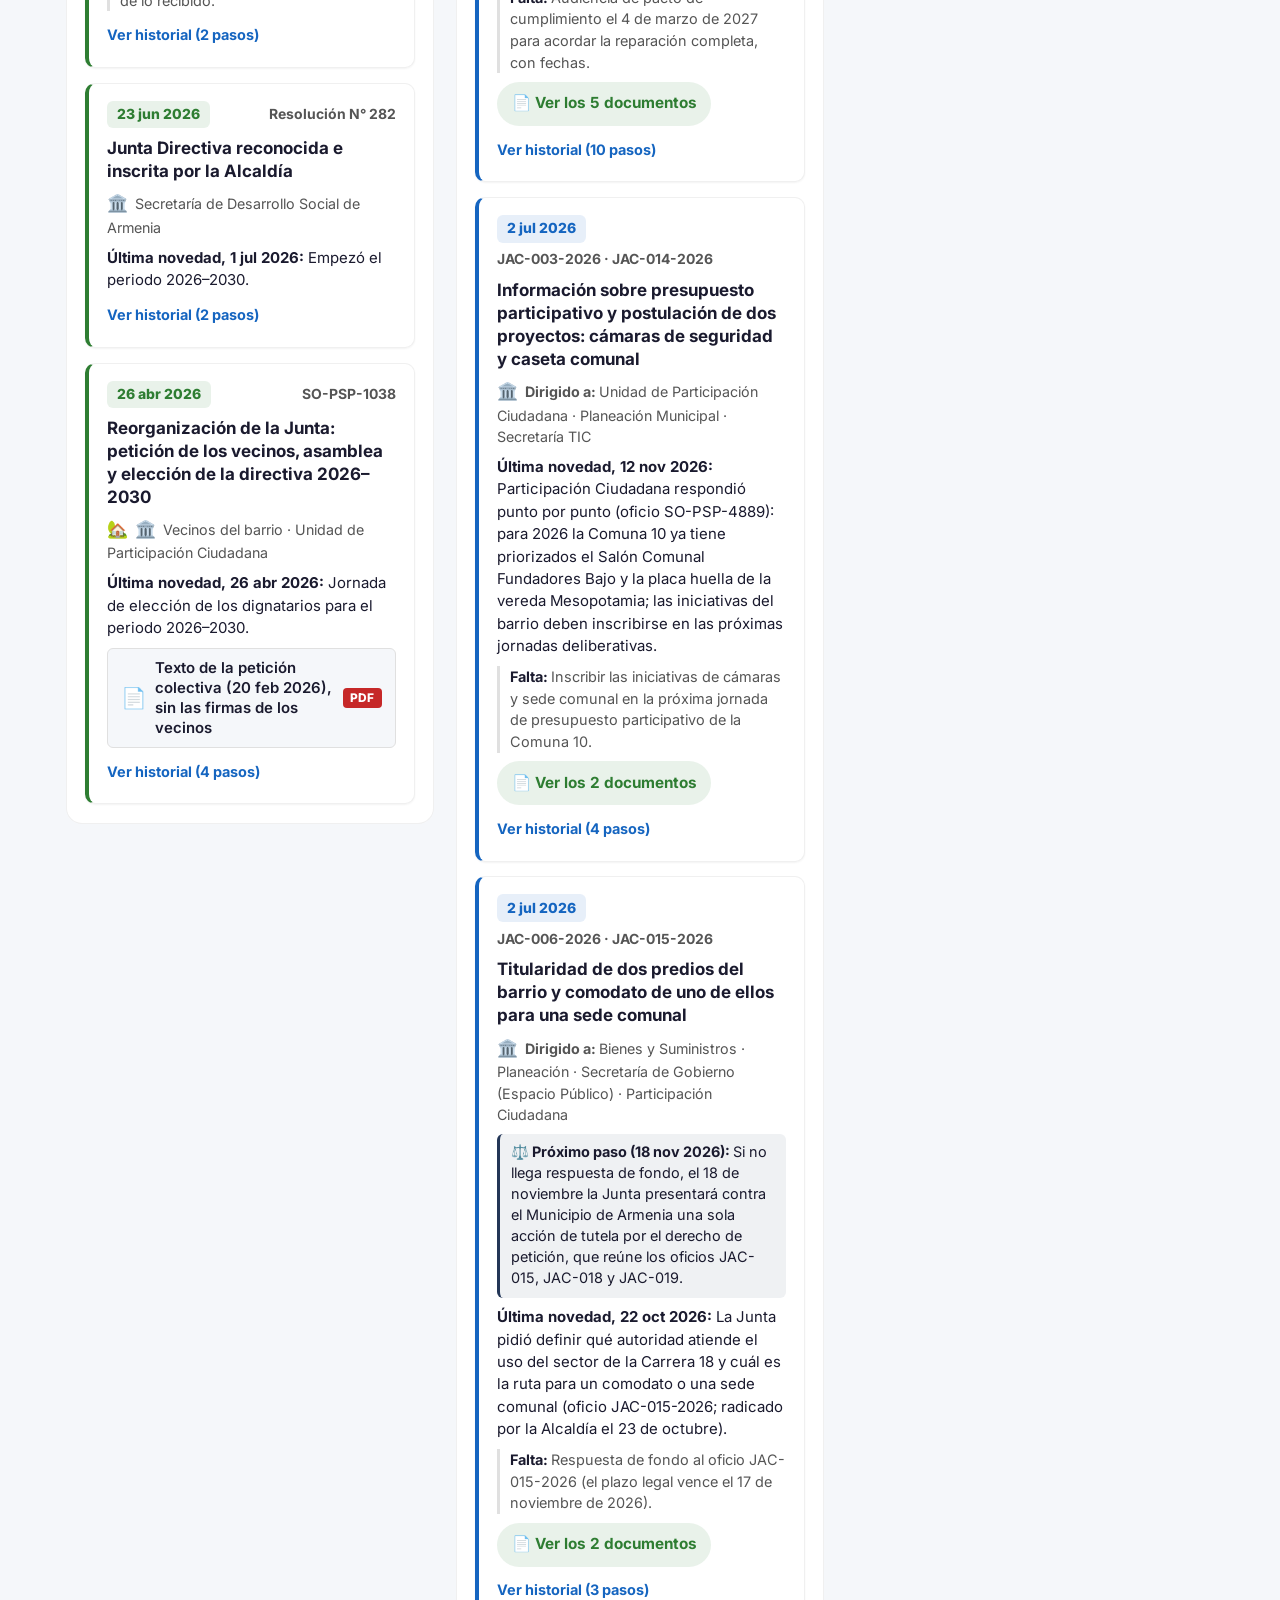
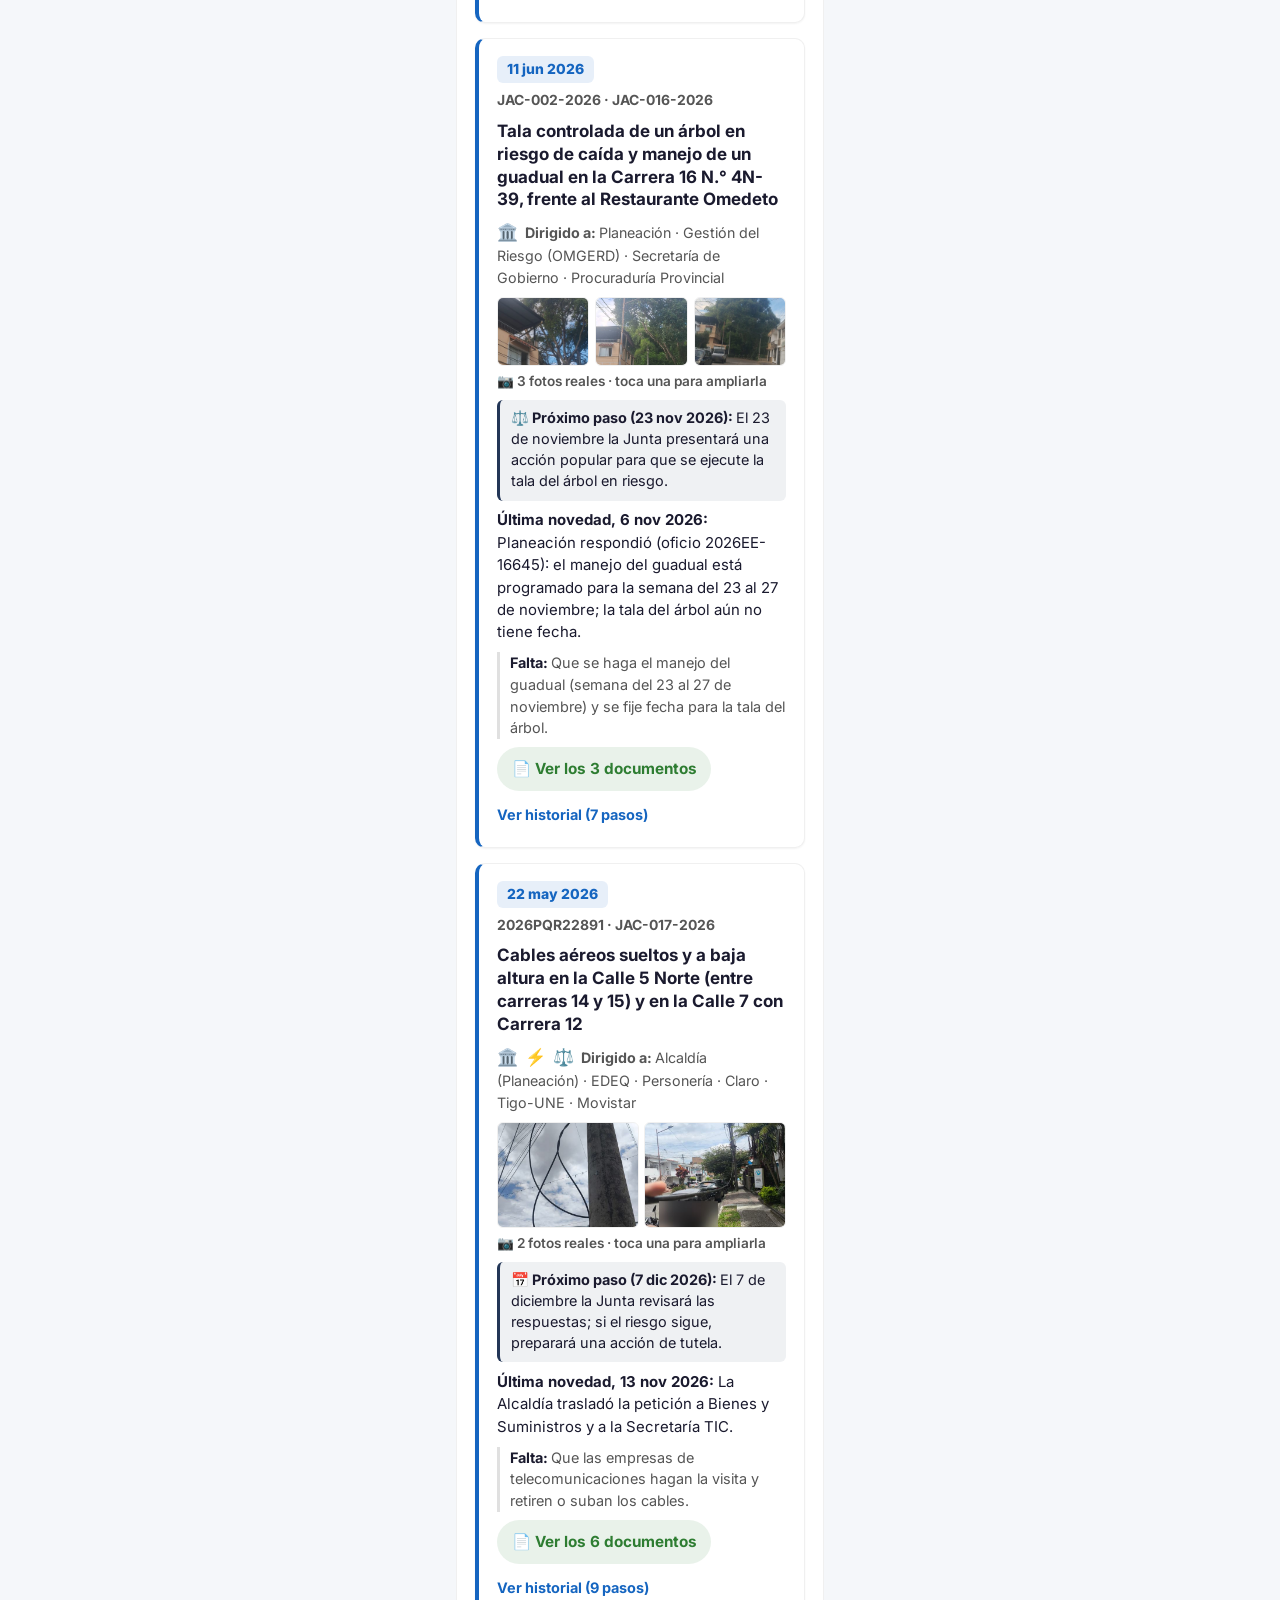
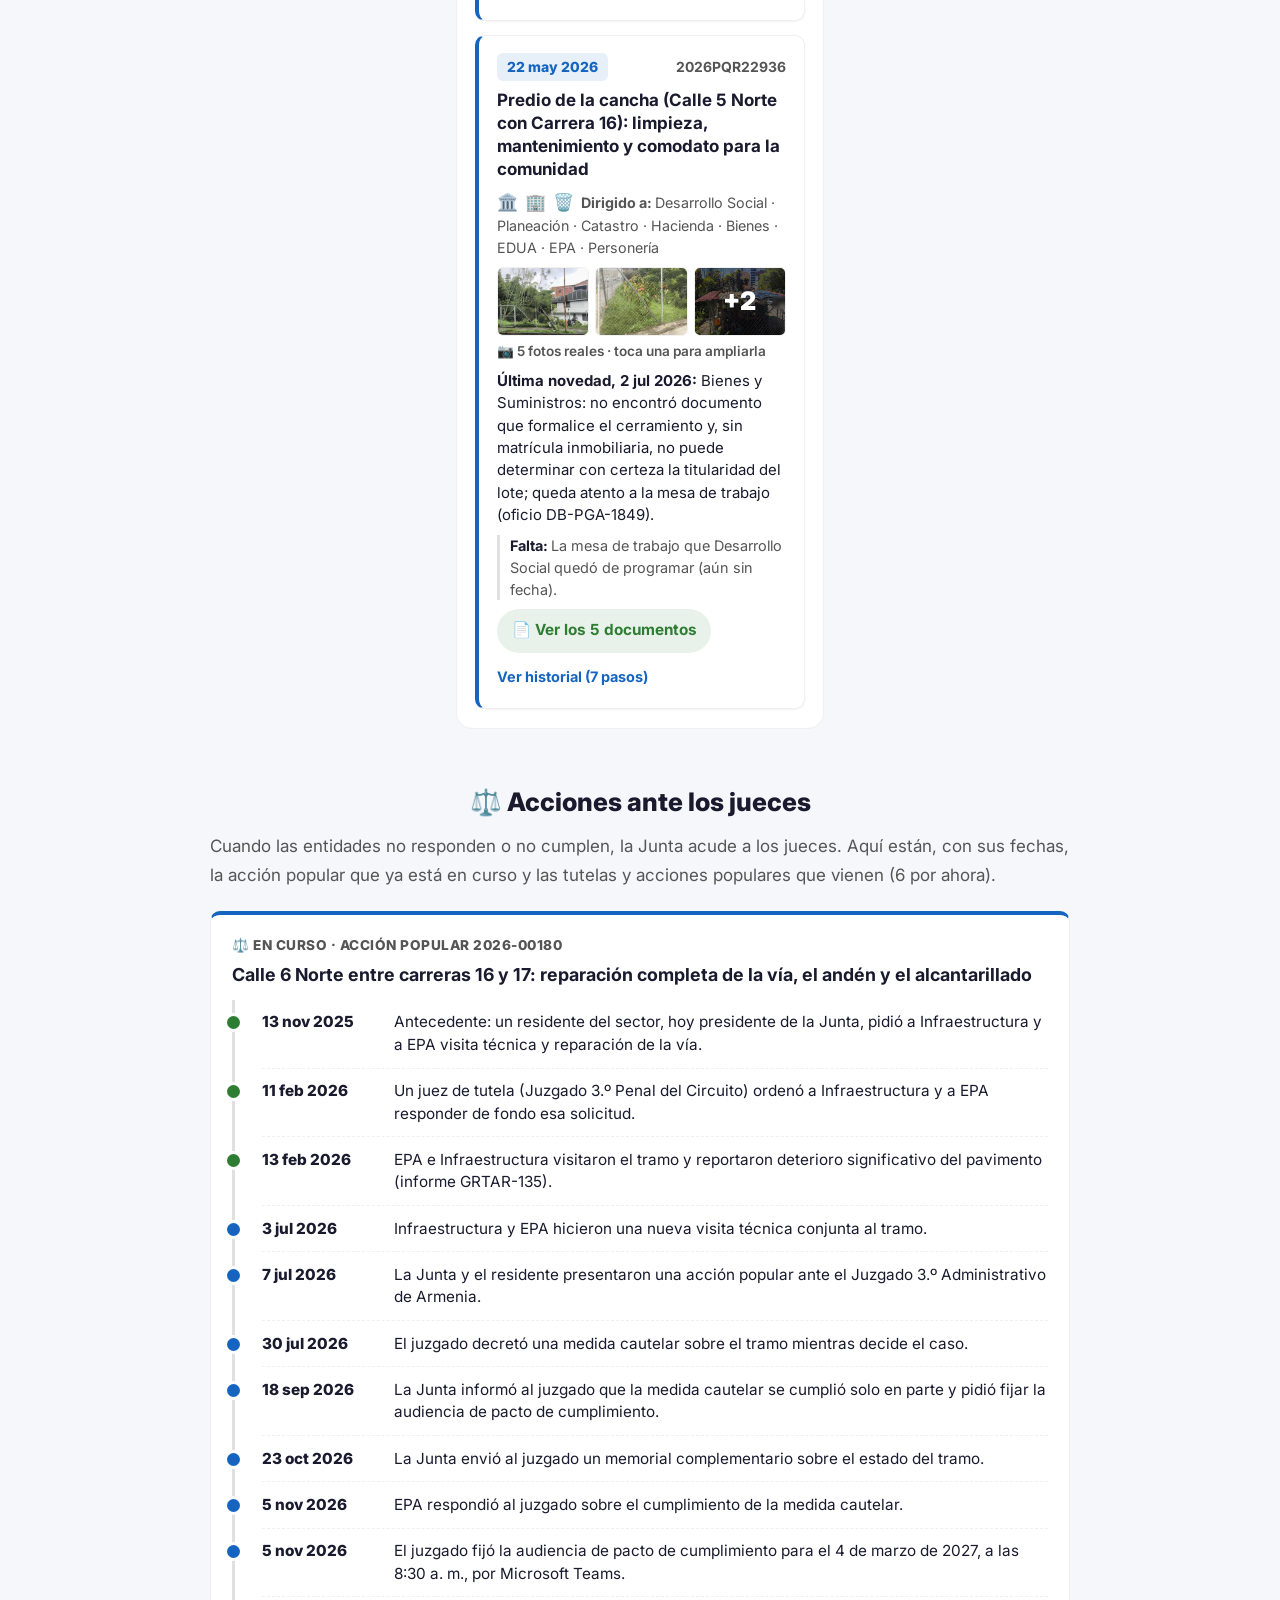
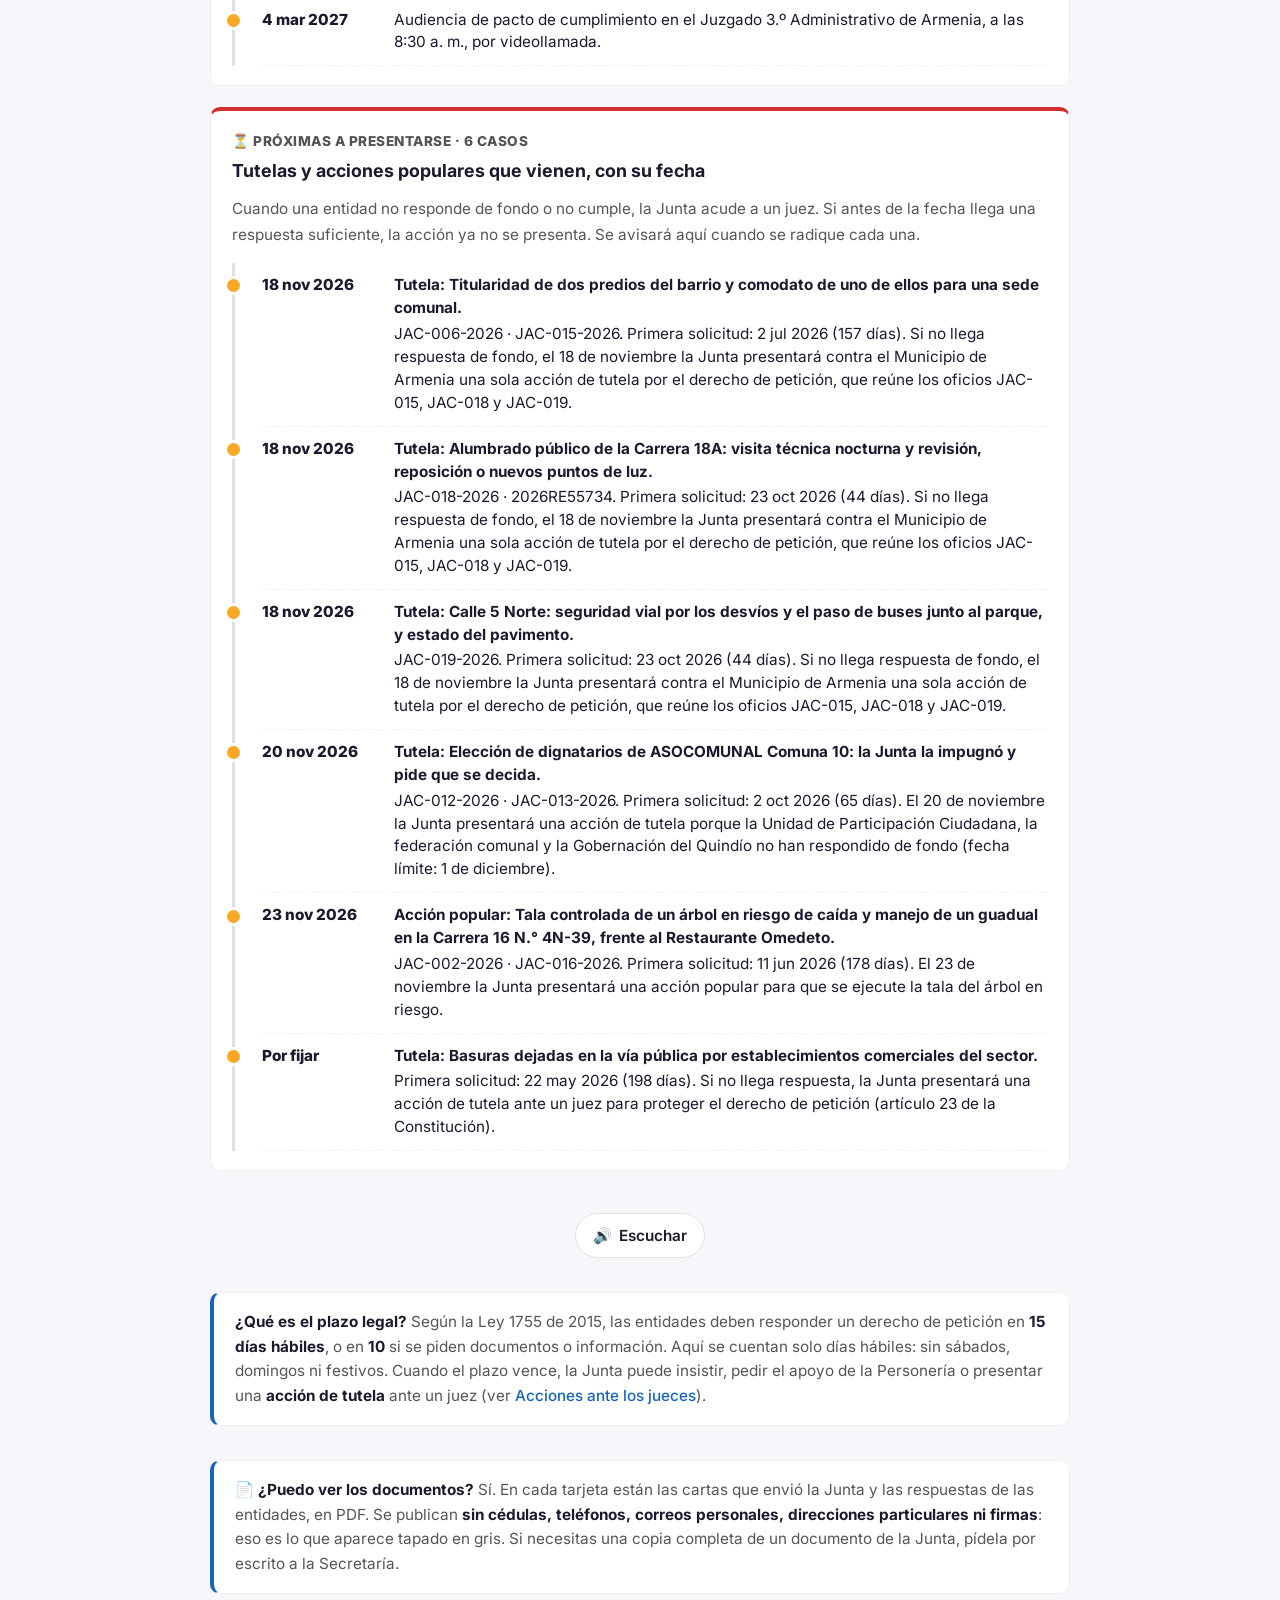
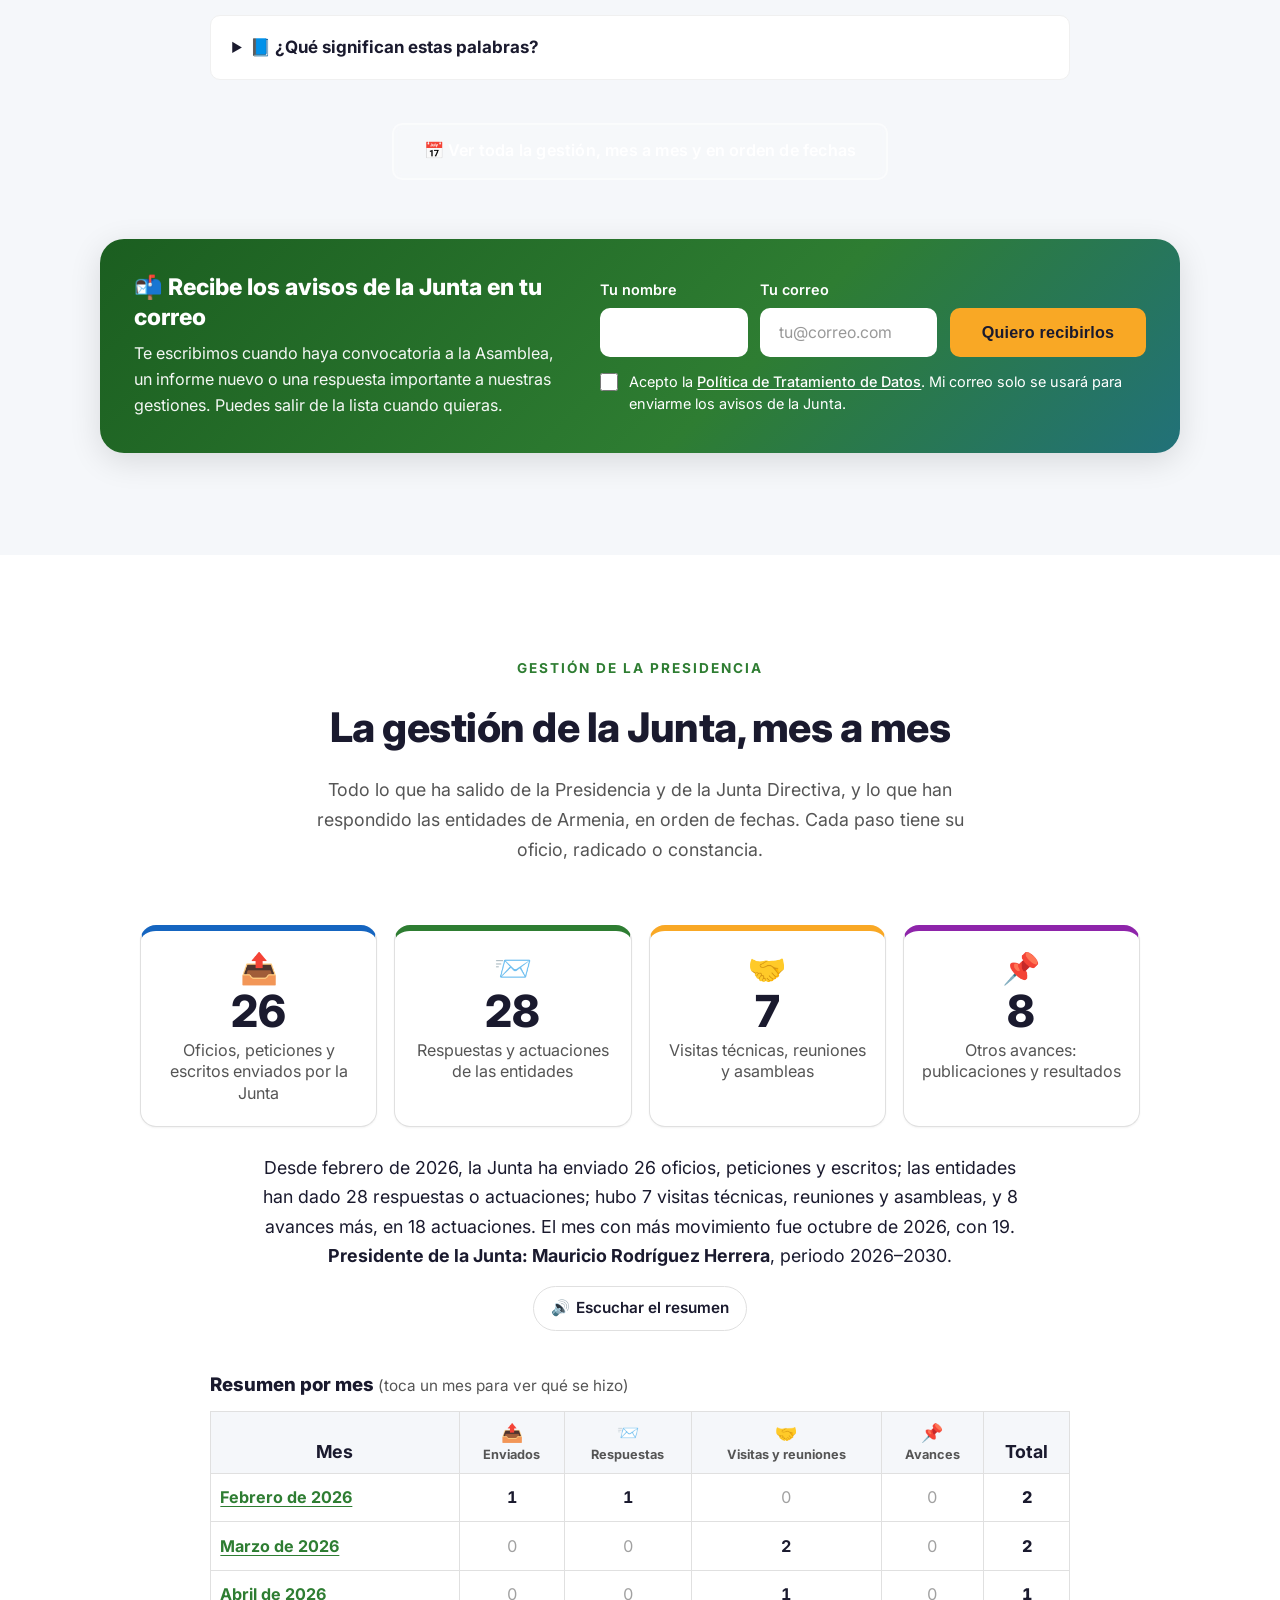
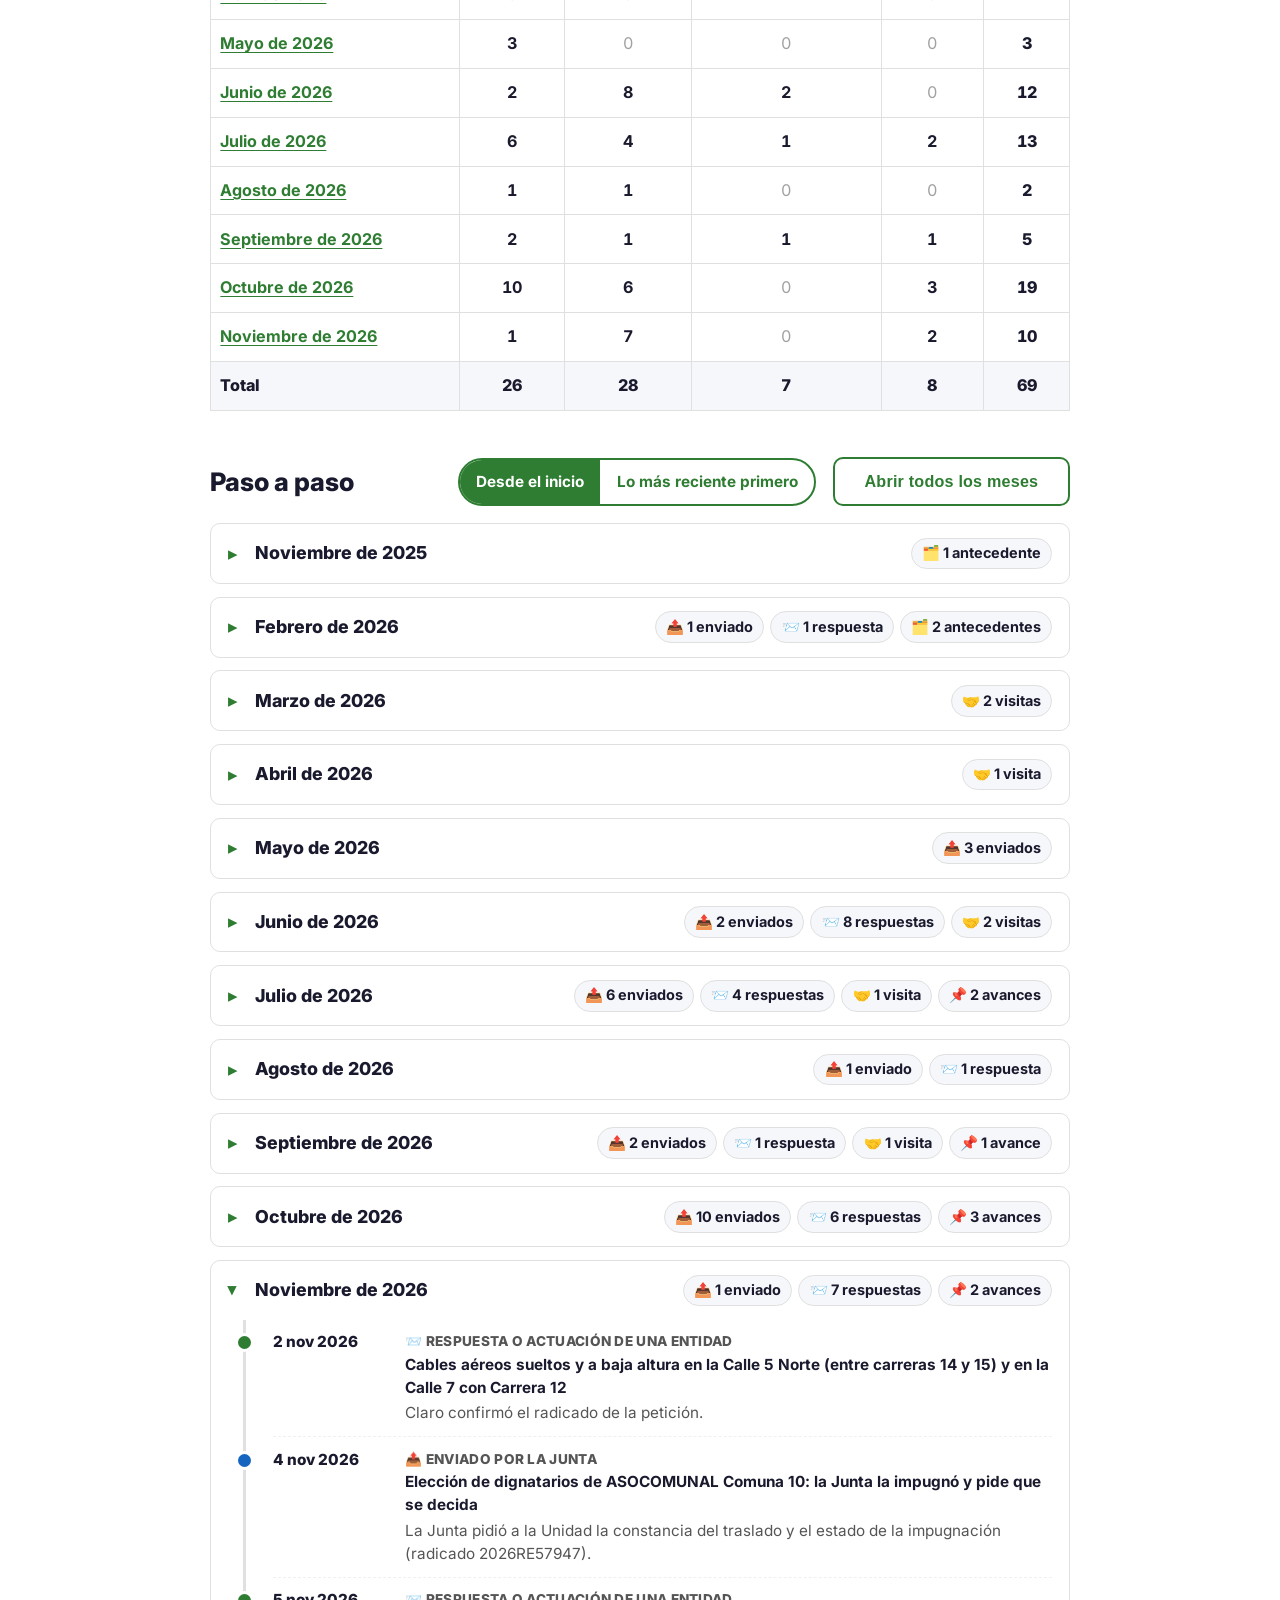
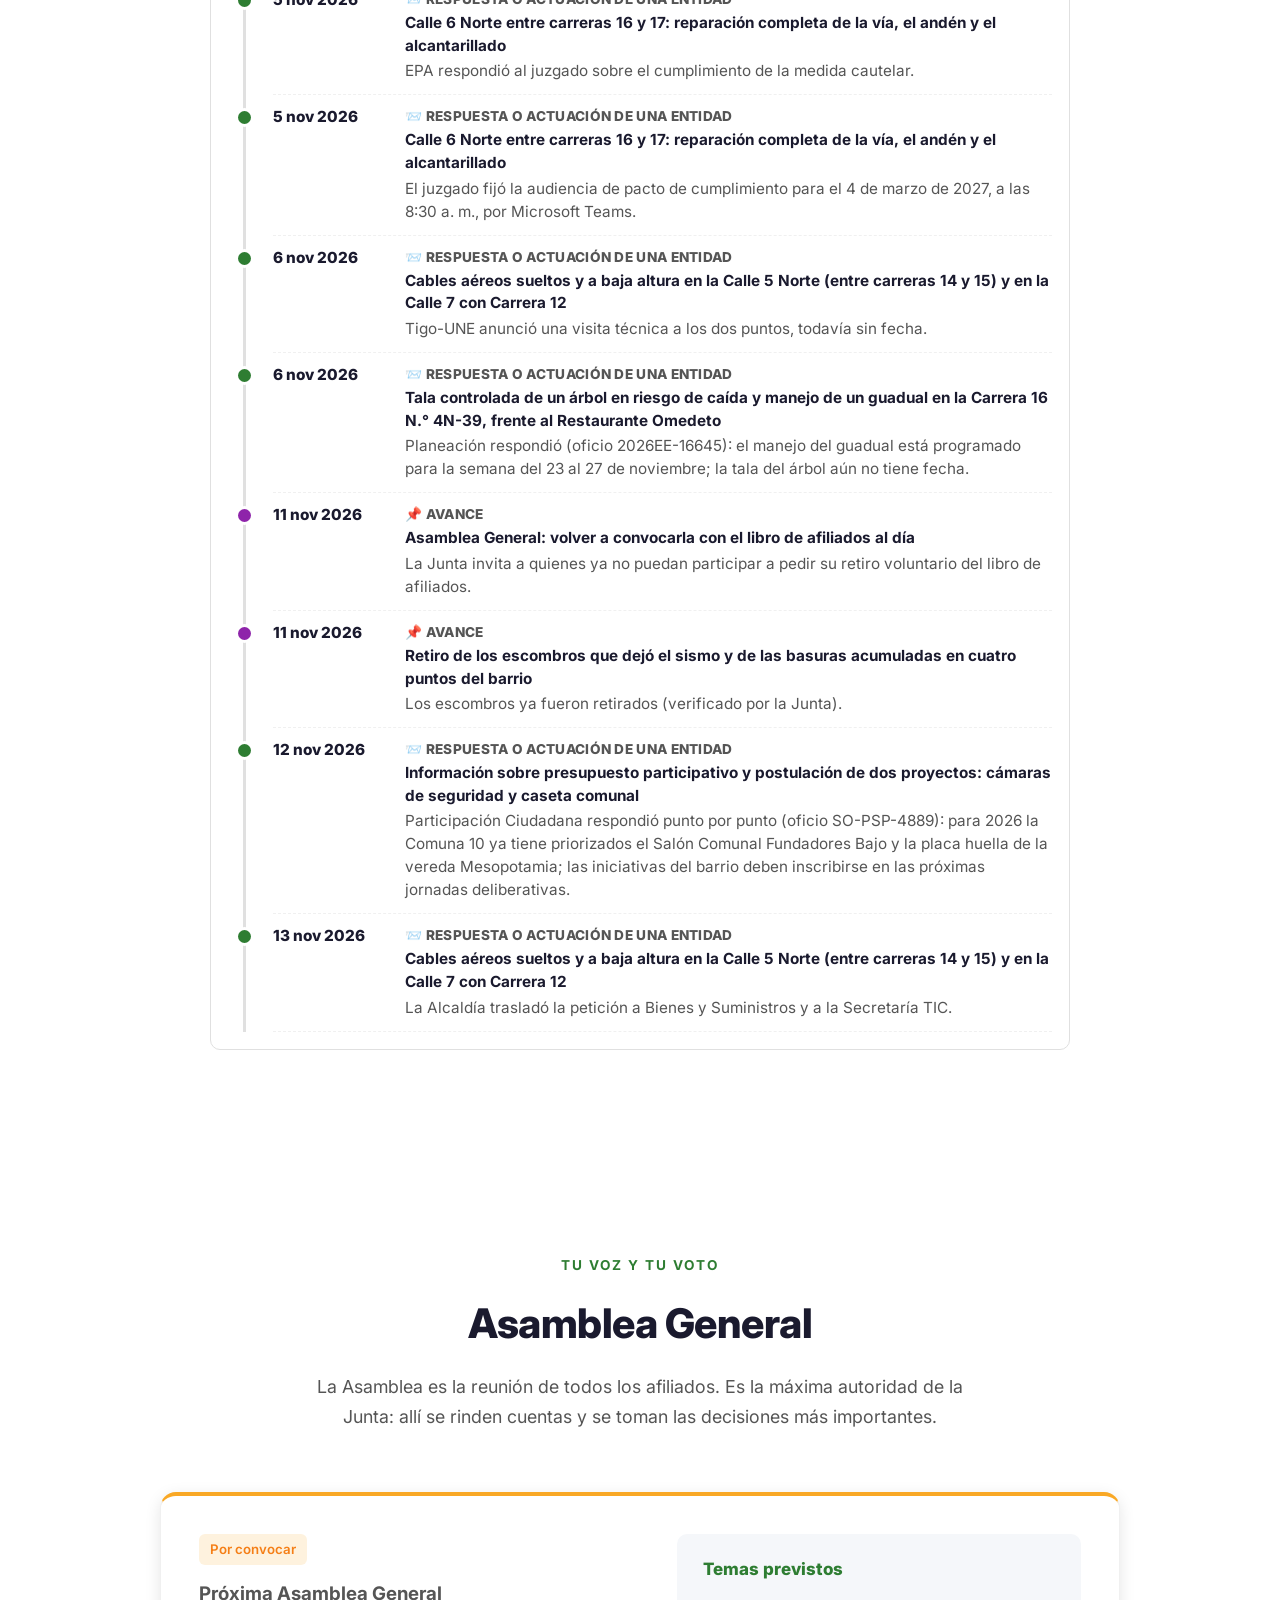
==== commit bf8b51fd: "Actuaciones al día con el Drive de la Junta y acciones judiciales con fecha - Nuevas: JAC-018 (alumb" ====
--- a/index.html
+++ b/index.html
@@ -362,9 +362,9 @@
 
                 <div class="jud" id="acciones-judiciales">
                     <h3 class="block__title fade-in">⚖️ Acciones ante los jueces</h3>
-                    <p class="jud__lead fade-in">Cuando las entidades no responden o no cumplen, la Junta acude a los jueces. Aquí están, con sus fechas, la acción popular que ya está en curso y las tutelas que se presentarán si no llega respuesta (<span data-jud-count>5</span> por ahora).</p>
+                    <p class="jud__lead fade-in">Cuando las entidades no responden o no cumplen, la Junta acude a los jueces. Aquí están, con sus fechas, la acción popular que ya está en curso y las tutelas y acciones populares que vienen (<span data-jud-count>3</span> por ahora).</p>
                     <div class="jud__lista" data-judicial>
-                        <p>Acción popular 2026-00180 (Calle 6 Norte) en curso ante el Juzgado 3.º Administrativo de Armenia. Tutelas próximas a presentarse por las peticiones sin respuesta.</p>
+                        <p>Acción popular 2026-00180 (Calle 6 Norte): audiencia de pacto de cumplimiento el 4 de marzo de 2027. Próximas: tutela por las peticiones JAC-015, JAC-018 y JAC-019 (18 de noviembre de 2026), tutela de ASOCOMUNAL (20 de noviembre) y acción popular por el árbol de la Carrera 16 (23 de noviembre).</p>
                     </div>
                     <p class="act-mesames"><button type="button" class="act-btn" data-listen="#acciones-judiciales" hidden><span aria-hidden="true">🔊</span> Escuchar</button></p>
                 </div>
@@ -860,11 +860,11 @@
 
                         <li class="report__item">
                             <div class="report__item-head">
-                                <span class="status-badge status-badge--regular">Sin respuesta</span>
+                                <span class="status-badge status-badge--info">En trámite</span>
                                 <h4 class="report__item-title">Sede comunal</h4>
                             </div>
-                            <p>La Junta no tiene sede propia. El 2 de julio de 2026 pidió a la Alcaldía un espacio para construirla: información sobre presupuesto participativo para una caseta comunal (JAC-003) y el comodato de un predio del barrio (JAC-006). No hay respuesta y el plazo legal ya venció.</p>
-                            <span class="report__source">Soporte: oficios JAC-003-2026 y JAC-006-2026</span>
+                            <p>La Junta no tiene sede propia. Desde el 2 de julio de 2026 pidió a la Alcaldía un espacio: presupuesto participativo para una caseta comunal (JAC-003 y JAC-014) y el comodato de un predio del barrio (JAC-006 y JAC-015). Participación Ciudadana respondió que las iniciativas deben inscribirse en las próximas jornadas de presupuesto participativo (SO-PSP-4889, 12 de noviembre). Bienes y Suministros informó que los predios consultados no tienen matrícula inmobiliaria registrada (DB-PGA-2962). Si el JAC-015 no se responde de fondo, la Junta presentará una tutela el 18 de noviembre.</p>
+                            <span class="report__source">Soporte: oficios JAC-003, JAC-006, JAC-014 y JAC-015 de 2026; respuestas SO-PSP-2979, SO-PSP-4889 y DB-PGA-2962</span>
                         </li>
 
                         <li class="report__item">
@@ -872,7 +872,7 @@
                                 <span class="status-badge status-badge--info">En curso</span>
                                 <h4 class="report__item-title">Gestiones ante las entidades</h4>
                             </div>
-                            <p>La Junta ha enviado <span data-act-count="enviados">18</span> oficios, peticiones y escritos. Hay <span data-act-count="total">13</span> actuaciones publicadas en <a href="#actuaciones" class="contact__link">Así vamos</a>: <span data-act-count="hecho">4</span> ya hechas, <span data-act-count="tramite">4</span> en trámite y <span data-act-count="espera">5</span> esperando respuesta, de las cuales <span data-act-count="vencidas">5</span> tienen el plazo legal vencido. Entre ellas están las dos peticiones de información del 2 de julio (JAC-003 y JAC-006, sobre presupuesto participativo y una sede comunal).</p>
+                            <p>La Junta ha enviado <span data-act-count="enviados">18</span> oficios, peticiones y escritos. Hay <span data-act-count="total">13</span> actuaciones publicadas en <a href="#actuaciones" class="contact__link">Así vamos</a>: <span data-act-count="hecho">4</span> ya hechas, <span data-act-count="tramite">4</span> en trámite y <span data-act-count="espera">5</span> esperando respuesta, de las cuales <span data-act-count="vencidas">5</span> tienen el plazo legal vencido. Las acciones ante los jueces, con sus fechas, están en <a href="#acciones-judiciales" class="contact__link">Acciones ante los jueces</a>.</p>
                             <span class="report__source">Compromiso: tablero público con fechas, plazos legales y línea de tiempo</span>
                         </li>
                     </ol>
@@ -1260,7 +1260,7 @@
                         </button>
                         <div class="accordion__body">
                             <div class="accordion__body-content">
-                                <p>Todavía no. La Junta no tiene sede propia. El 2 de julio de 2026 pedimos a la Alcaldía un espacio para construirla: información sobre presupuesto participativo para una caseta comunal (oficio JAC-003) y el comodato de un predio del barrio (oficio JAC-006). Aún no hay respuesta. Puedes seguir el trámite en <a href="#actuaciones" class="contact__link">Así vamos</a>.</p>
+                                <p>Todavía no. La Junta no tiene sede propia. Desde julio de 2026 la Junta ha pedido a la Alcaldía un espacio para construirla (oficios JAC-003, JAC-006, JAC-014 y JAC-015). La Alcaldía respondió que las iniciativas de caseta y cámaras deben inscribirse en las próximas jornadas de presupuesto participativo de la Comuna 10, y la Junta sigue gestionando un predio en comodato. Mientras tanto, los muebles y equipos de la Junta se guardan en el garaje de una dignataria. Puedes seguir el trámite en <a href="#actuaciones" class="contact__link">Así vamos</a>.</p>
                             </div>
                         </div>
                     </div>
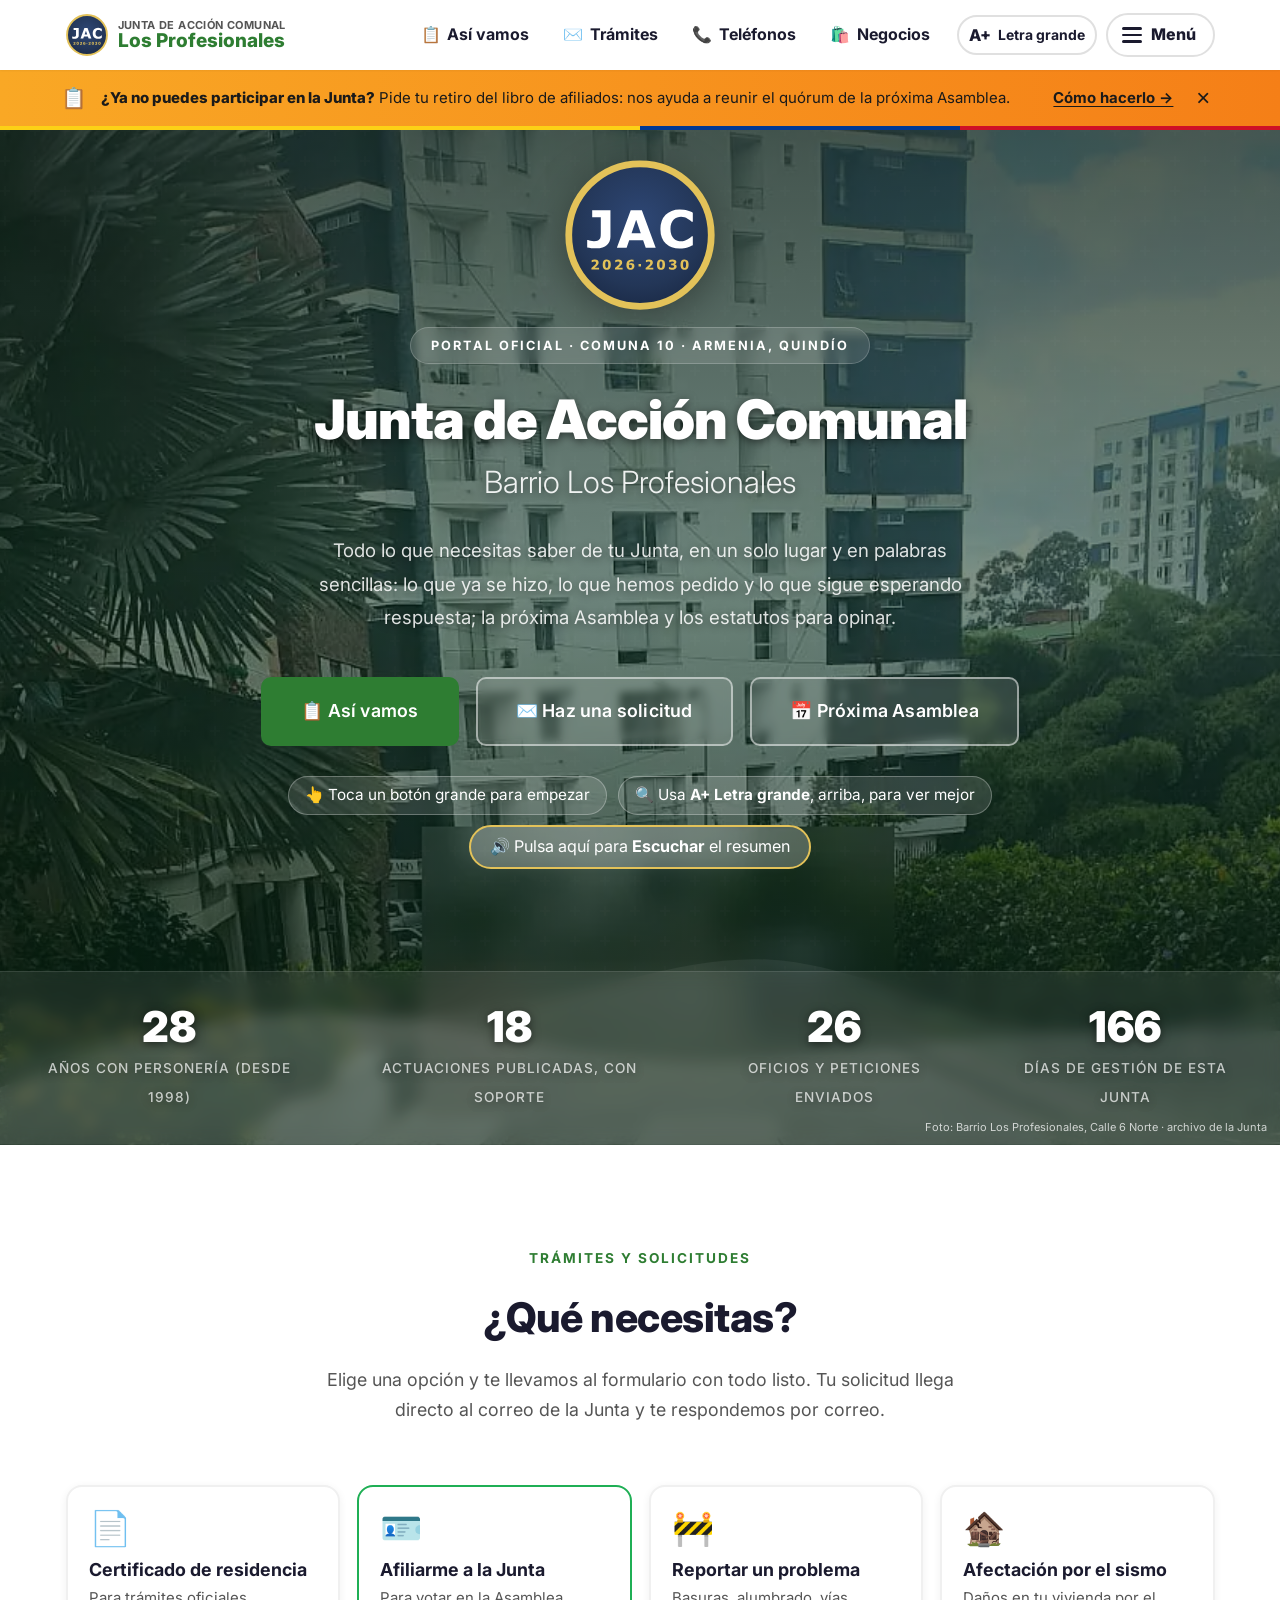
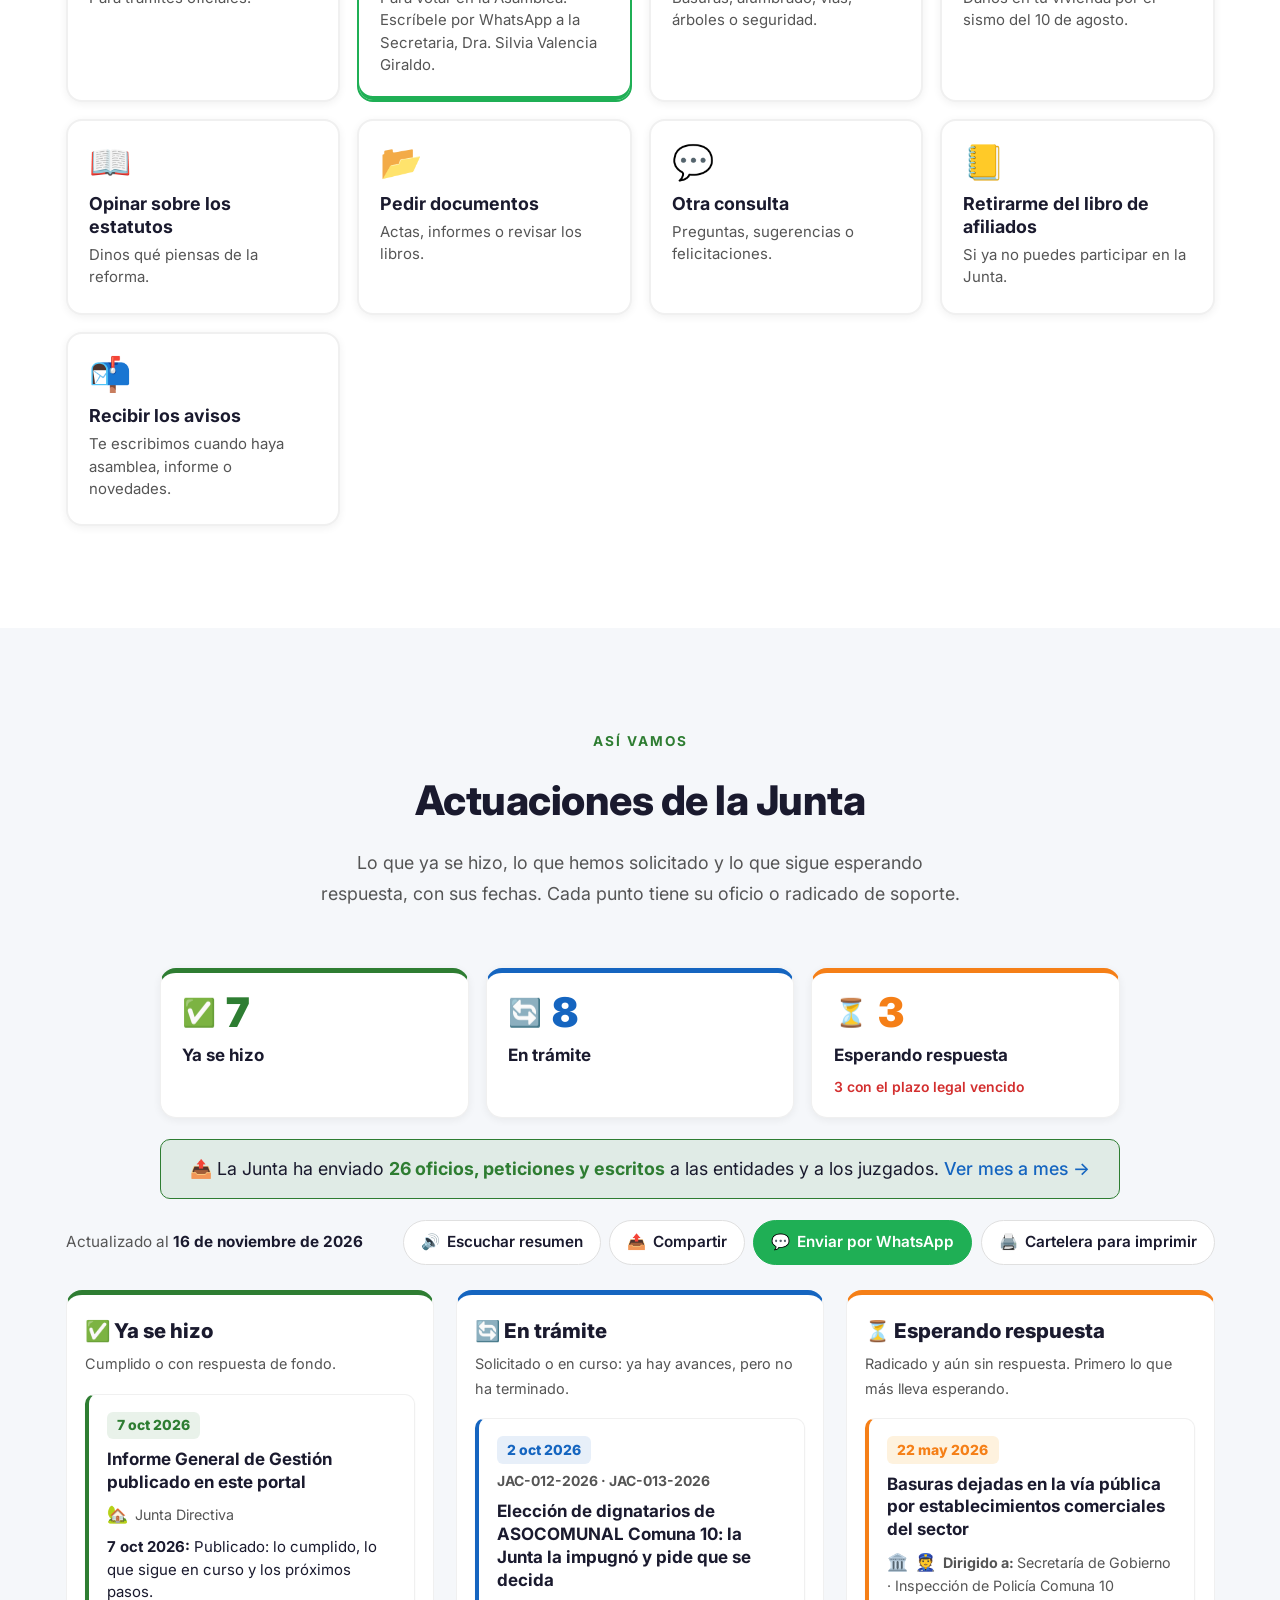
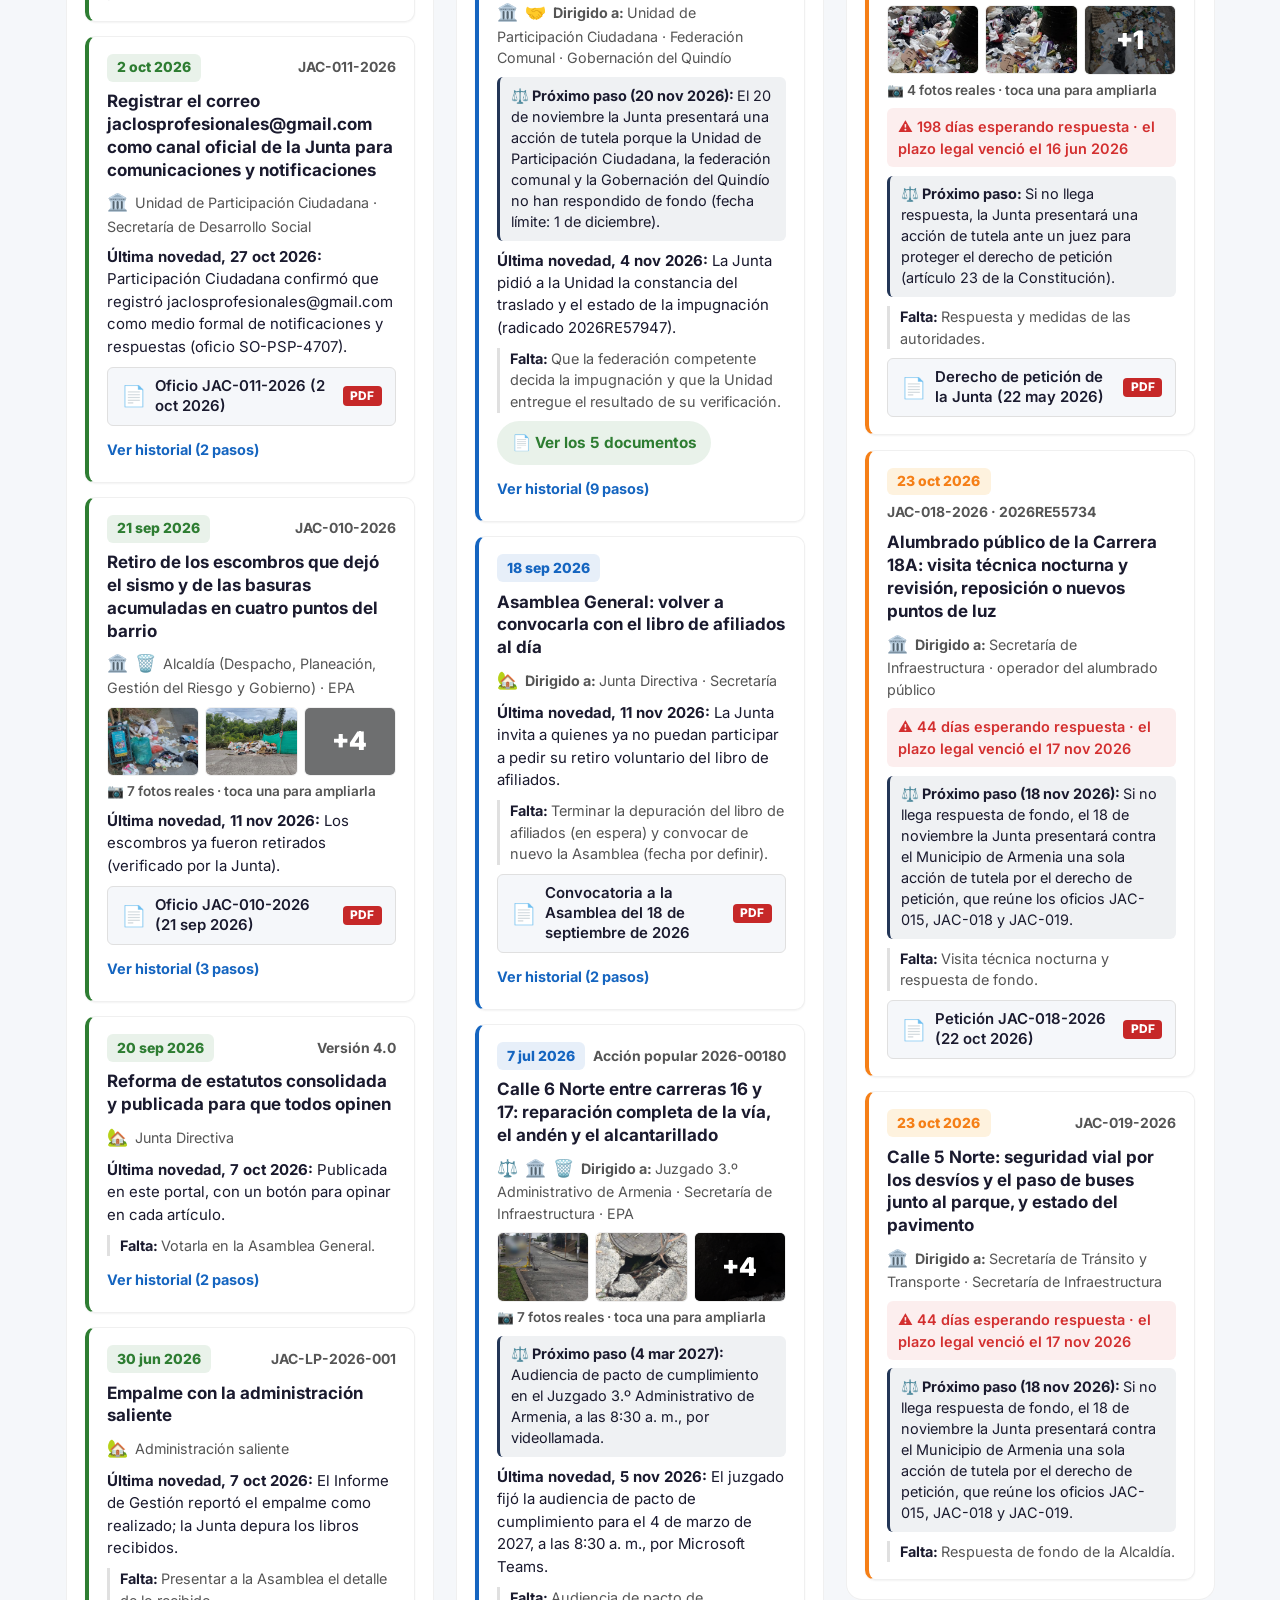
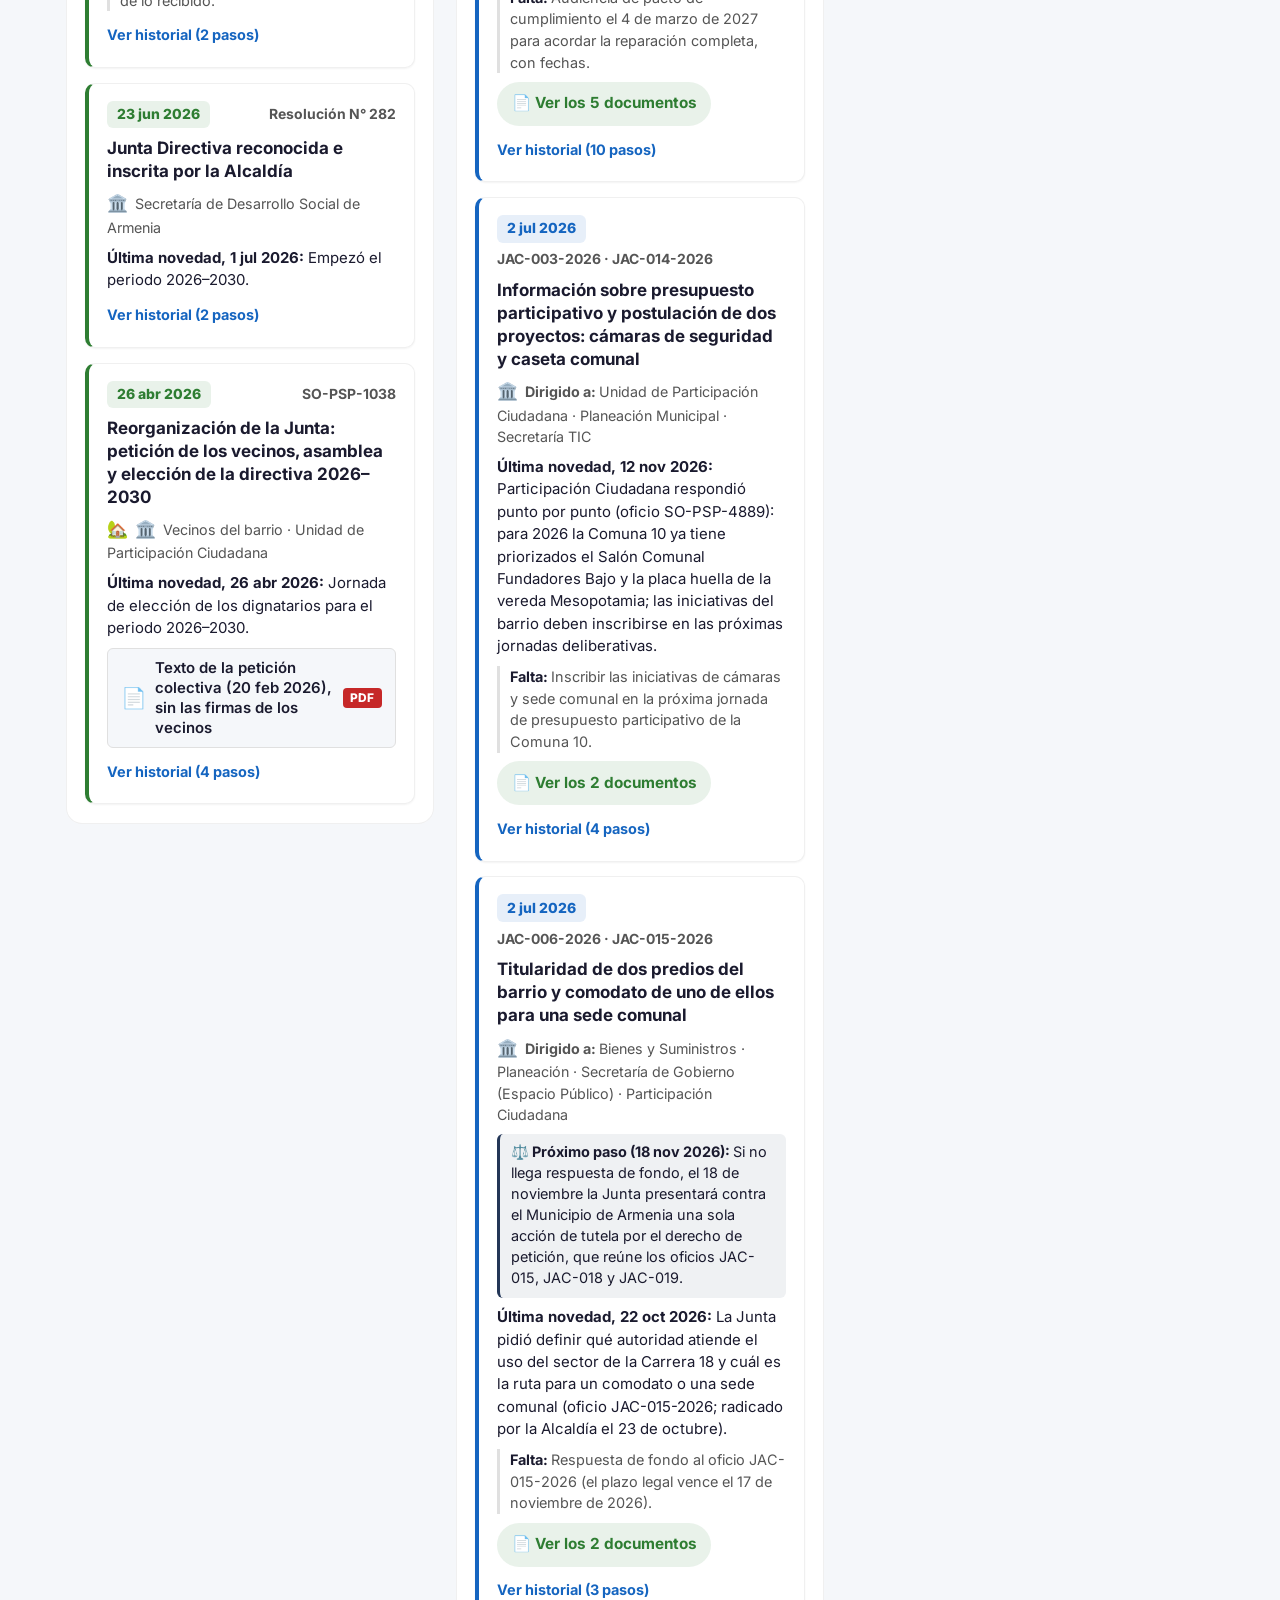
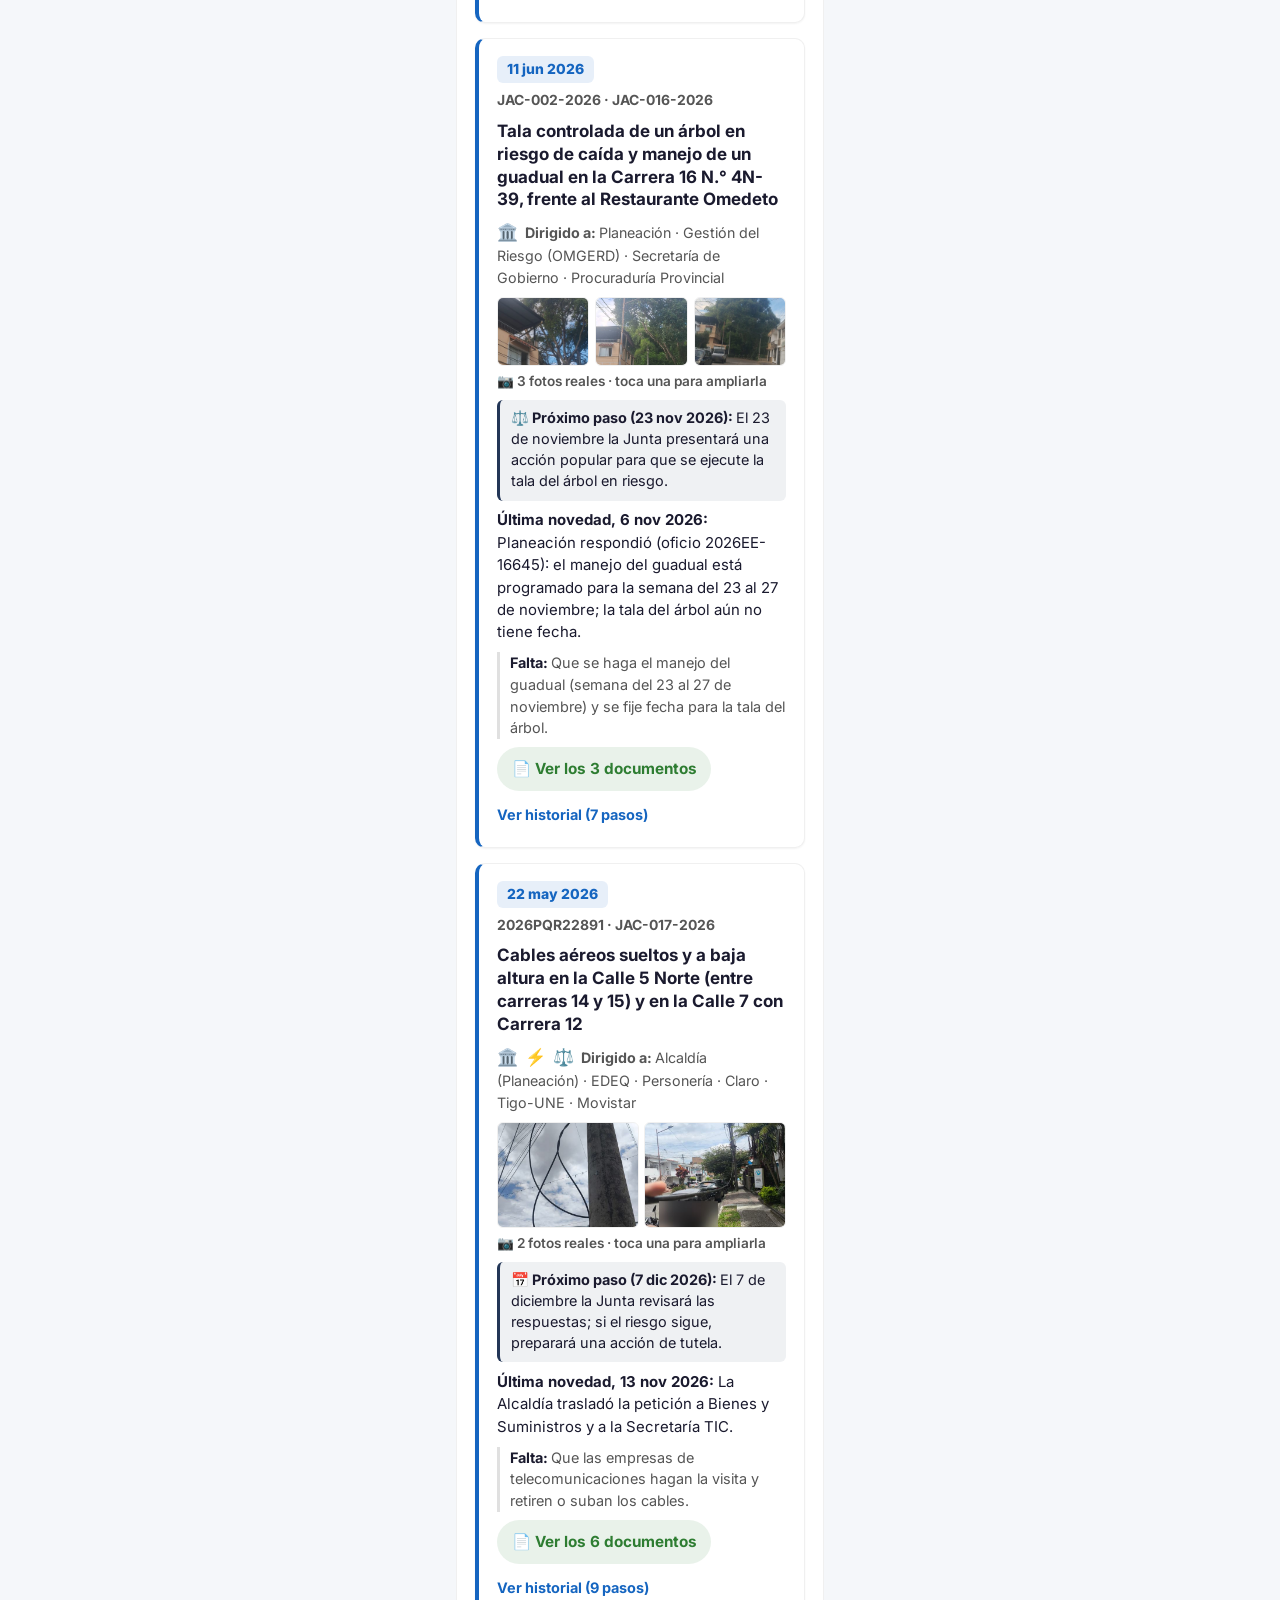
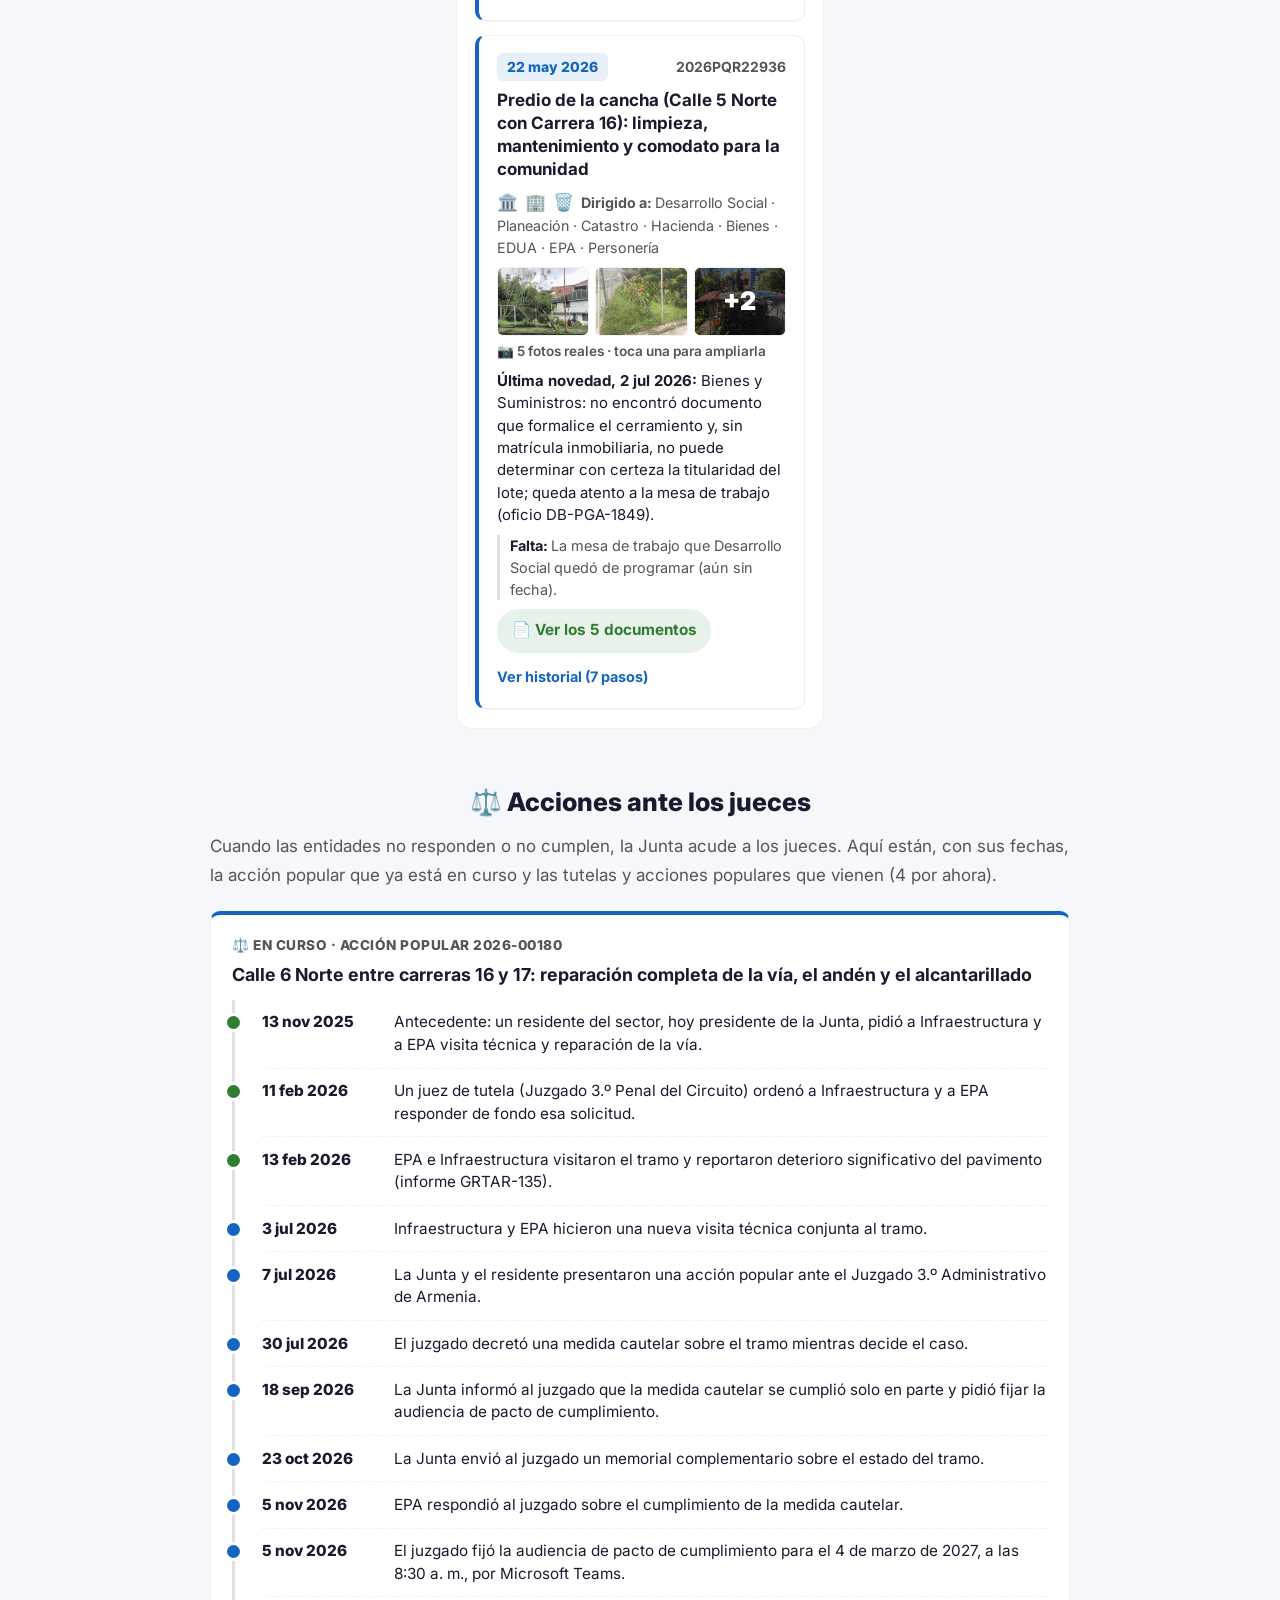
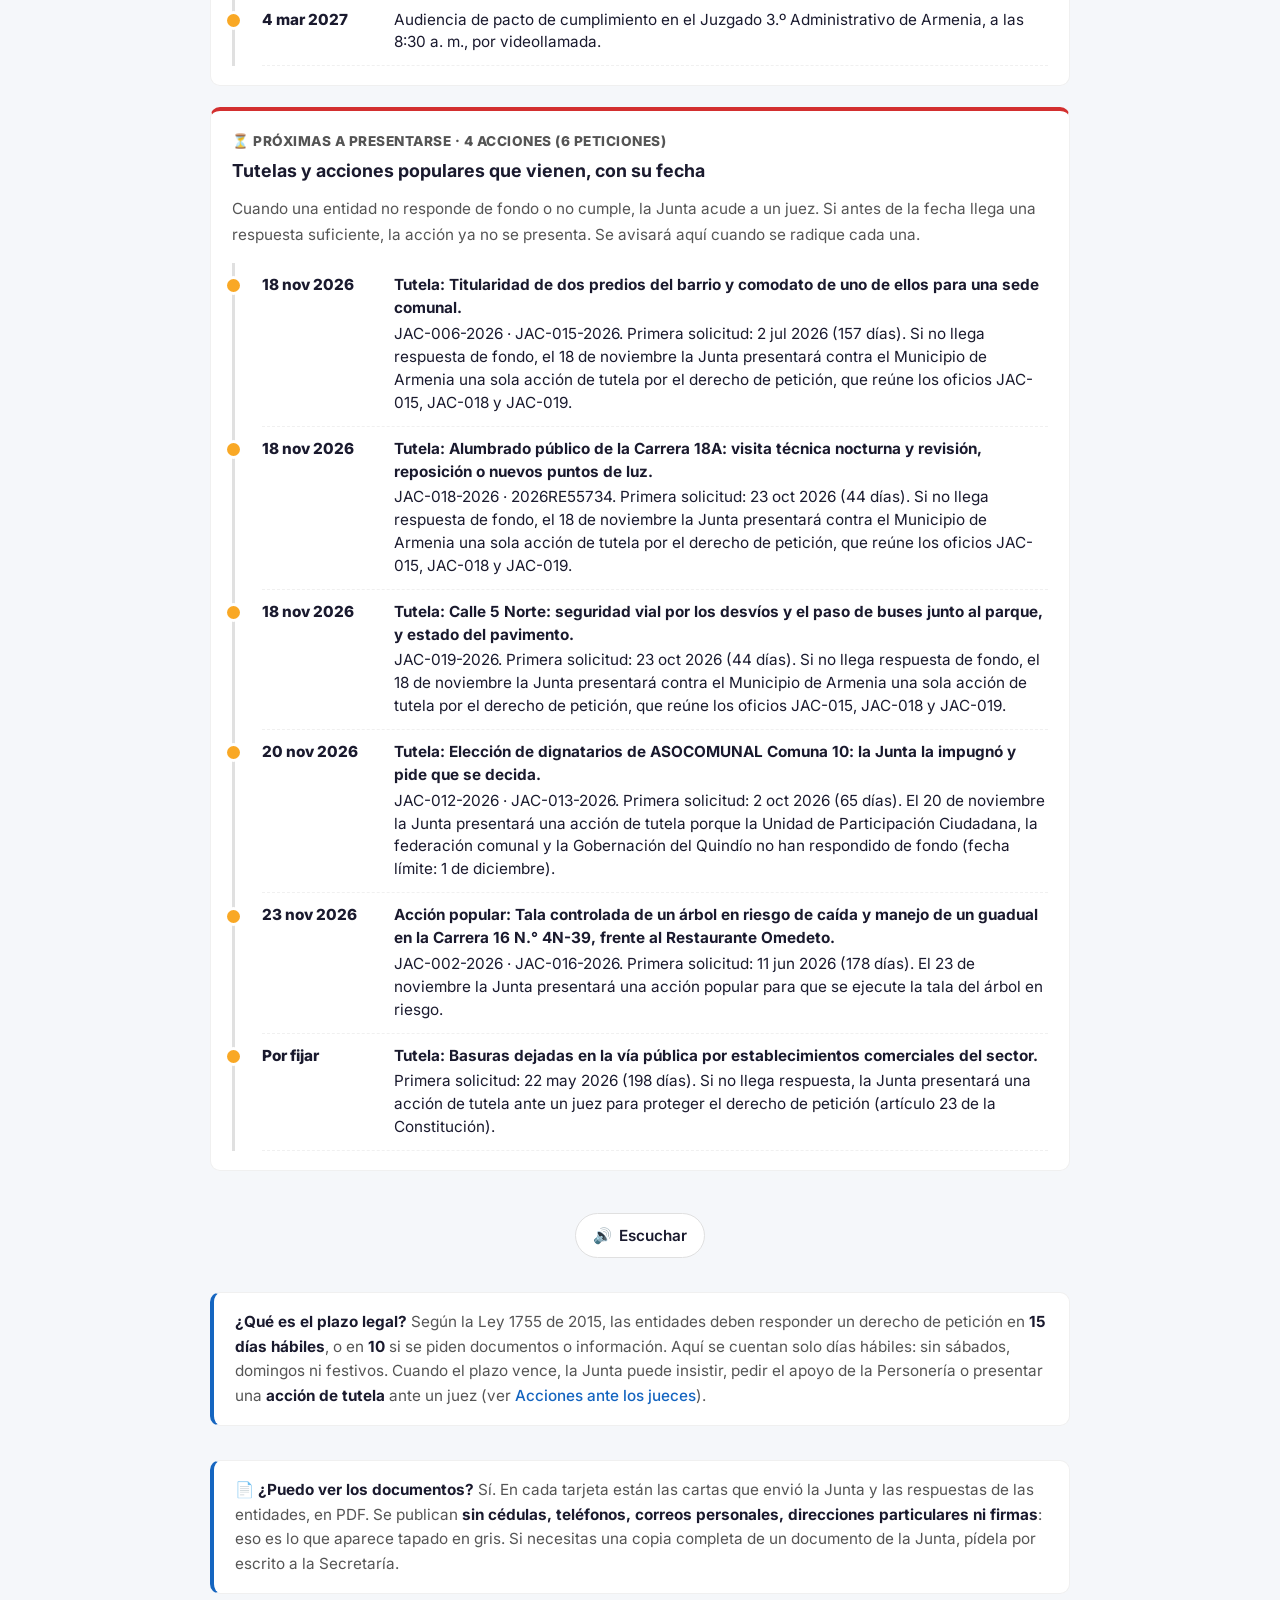
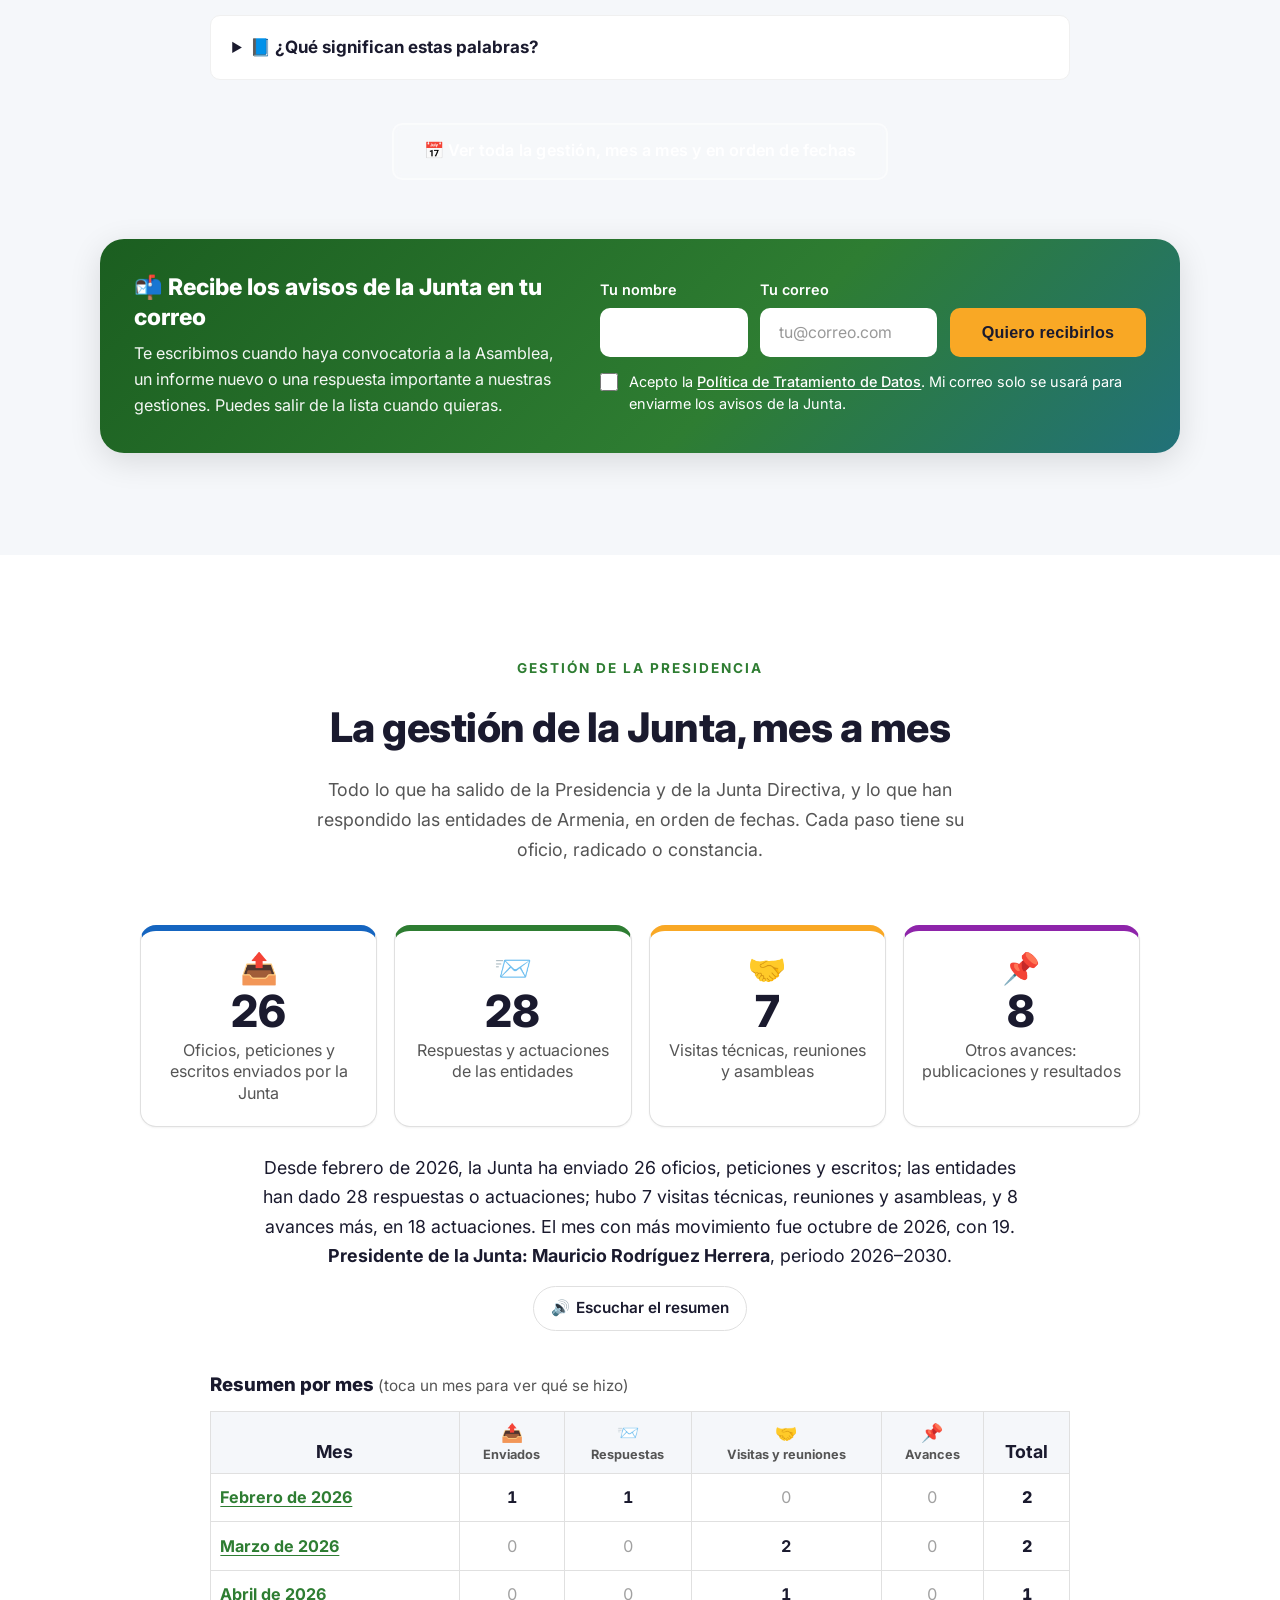
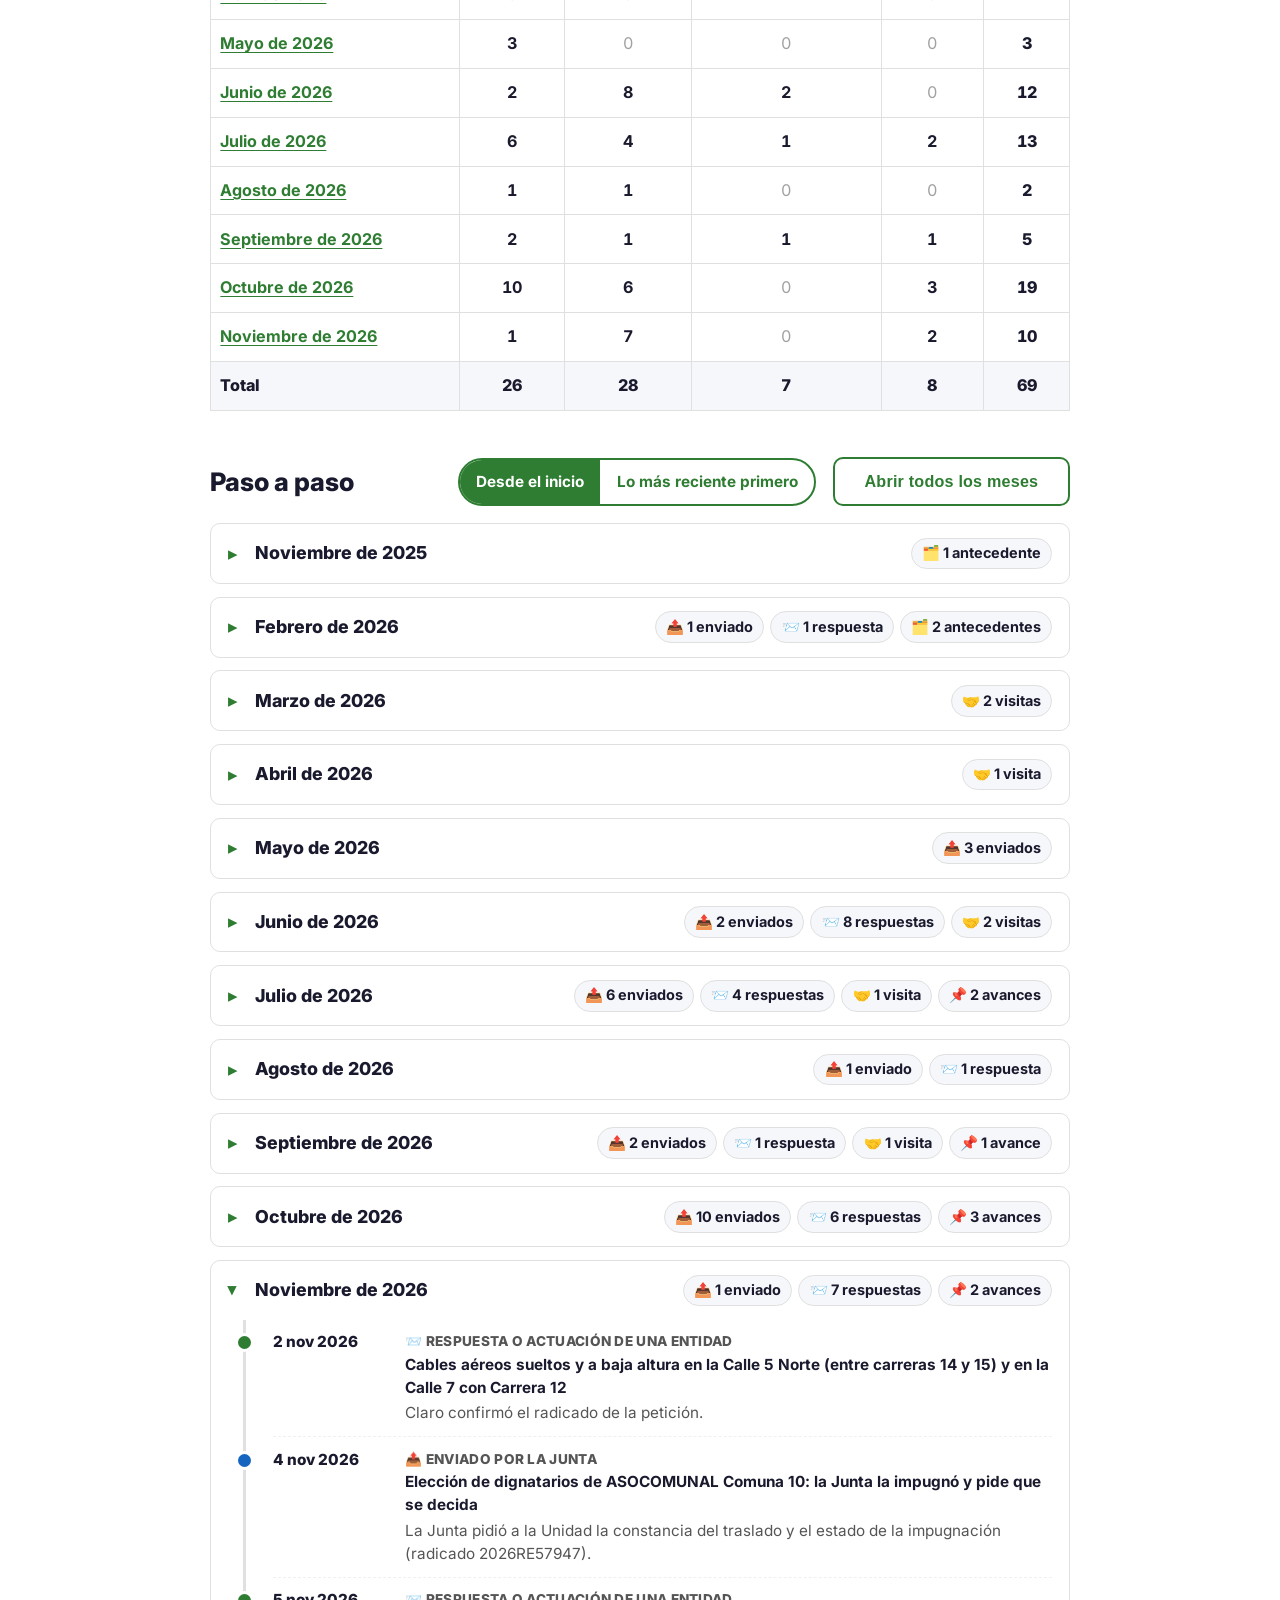
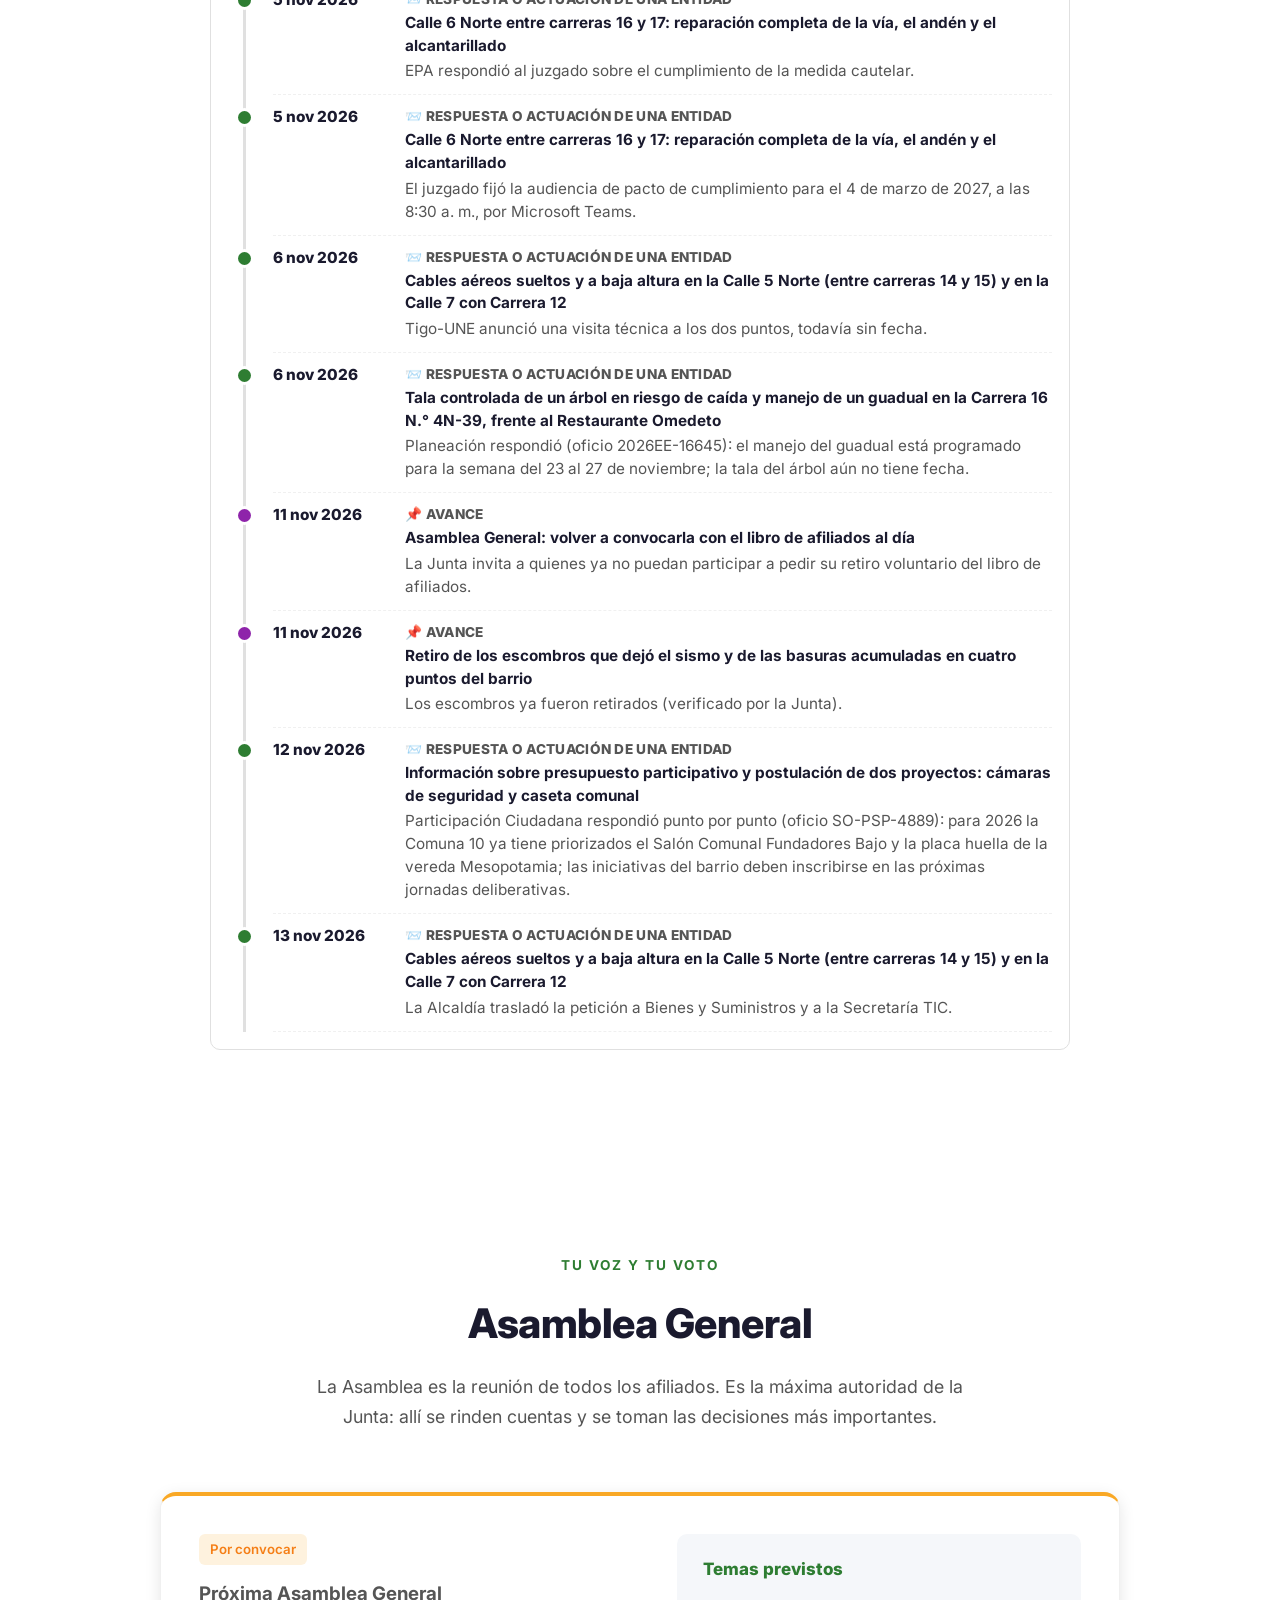
==== commit 3dfd8756: "Acciones ante los jueces: contar acciones, no peticiones (una tutela reúne JAC-015, 018 y 019)" ====
--- a/index.html
+++ b/index.html
@@ -362,7 +362,7 @@
 
                 <div class="jud" id="acciones-judiciales">
                     <h3 class="block__title fade-in">⚖️ Acciones ante los jueces</h3>
-                    <p class="jud__lead fade-in">Cuando las entidades no responden o no cumplen, la Junta acude a los jueces. Aquí están, con sus fechas, la acción popular que ya está en curso y las tutelas y acciones populares que vienen (<span data-jud-count>3</span> por ahora).</p>
+                    <p class="jud__lead fade-in">Cuando las entidades no responden o no cumplen, la Junta acude a los jueces. Aquí están, con sus fechas, la acción popular que ya está en curso y las tutelas y acciones populares que vienen (<span data-jud-count>4</span> por ahora).</p>
                     <div class="jud__lista" data-judicial>
                         <p>Acción popular 2026-00180 (Calle 6 Norte): audiencia de pacto de cumplimiento el 4 de marzo de 2027. Próximas: tutela por las peticiones JAC-015, JAC-018 y JAC-019 (18 de noviembre de 2026), tutela de ASOCOMUNAL (20 de noviembre) y acción popular por el árbol de la Carrera 16 (23 de noviembre).</p>
                     </div>
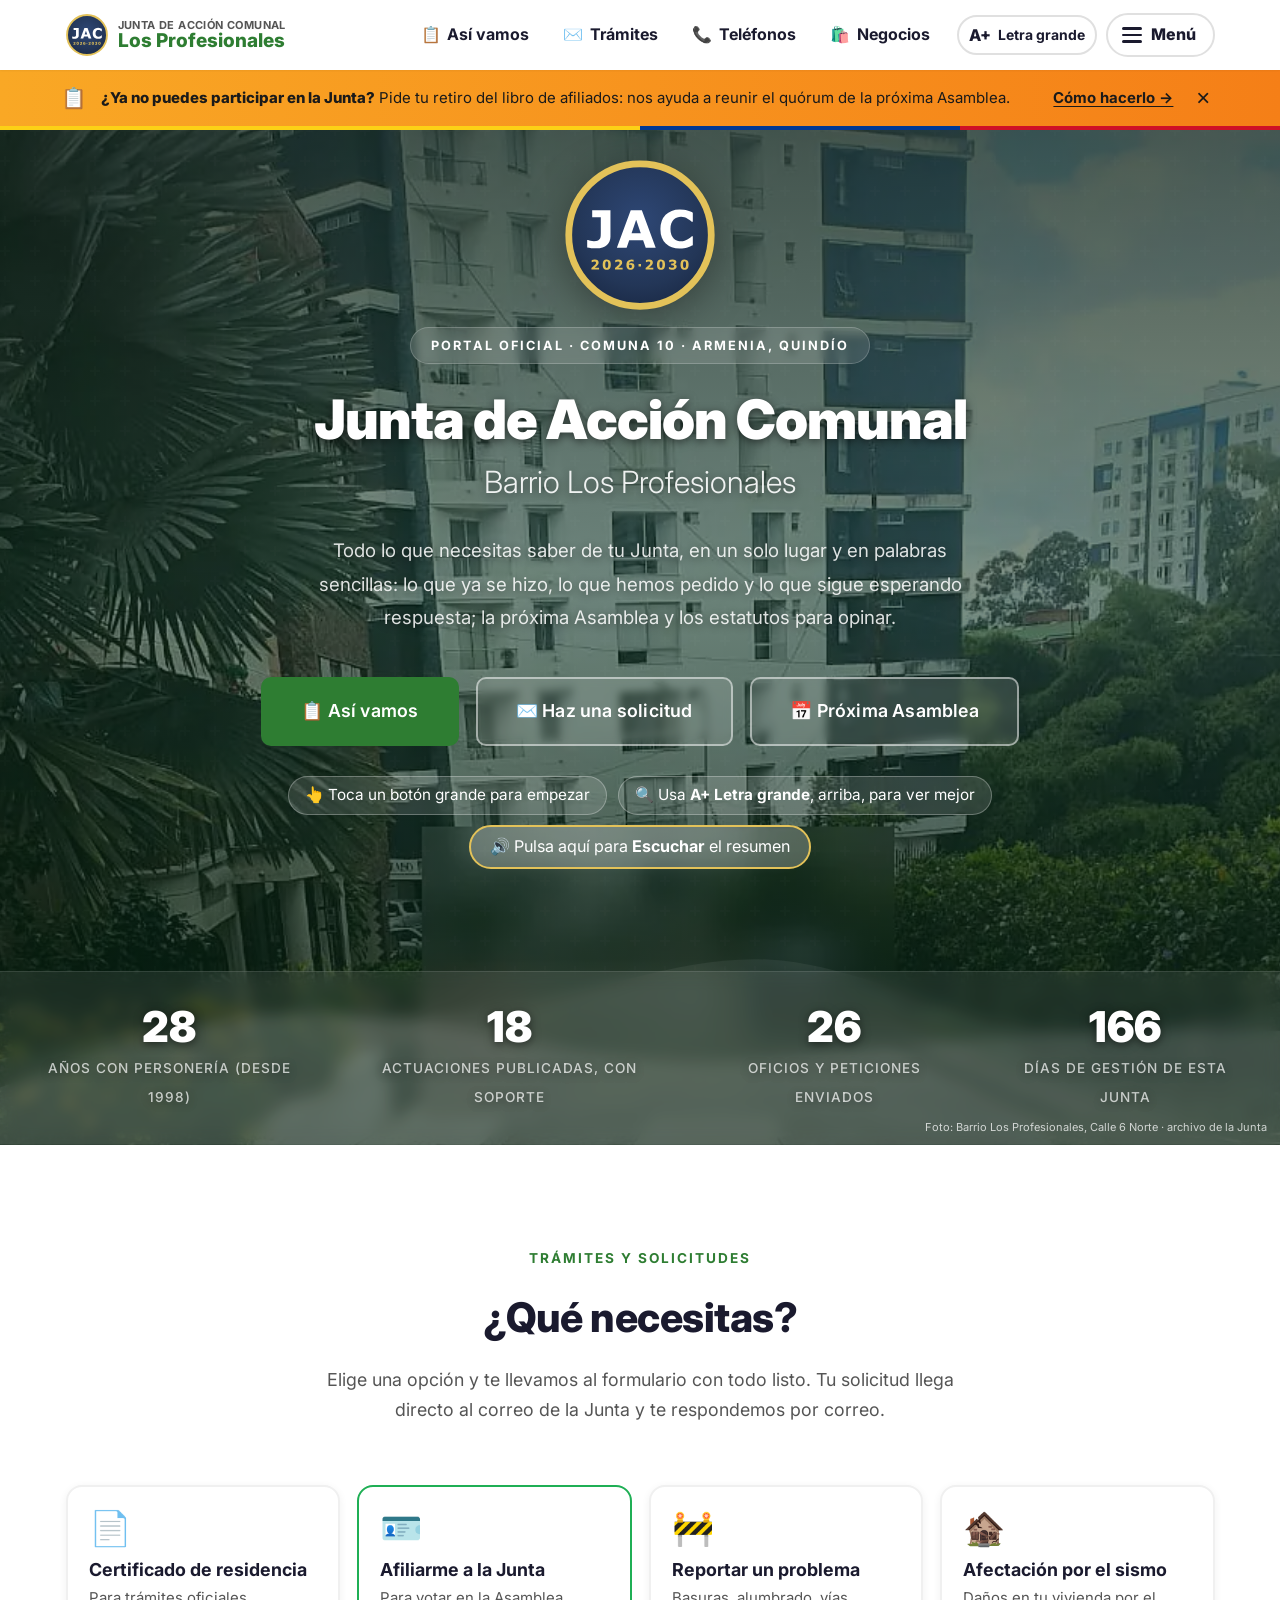
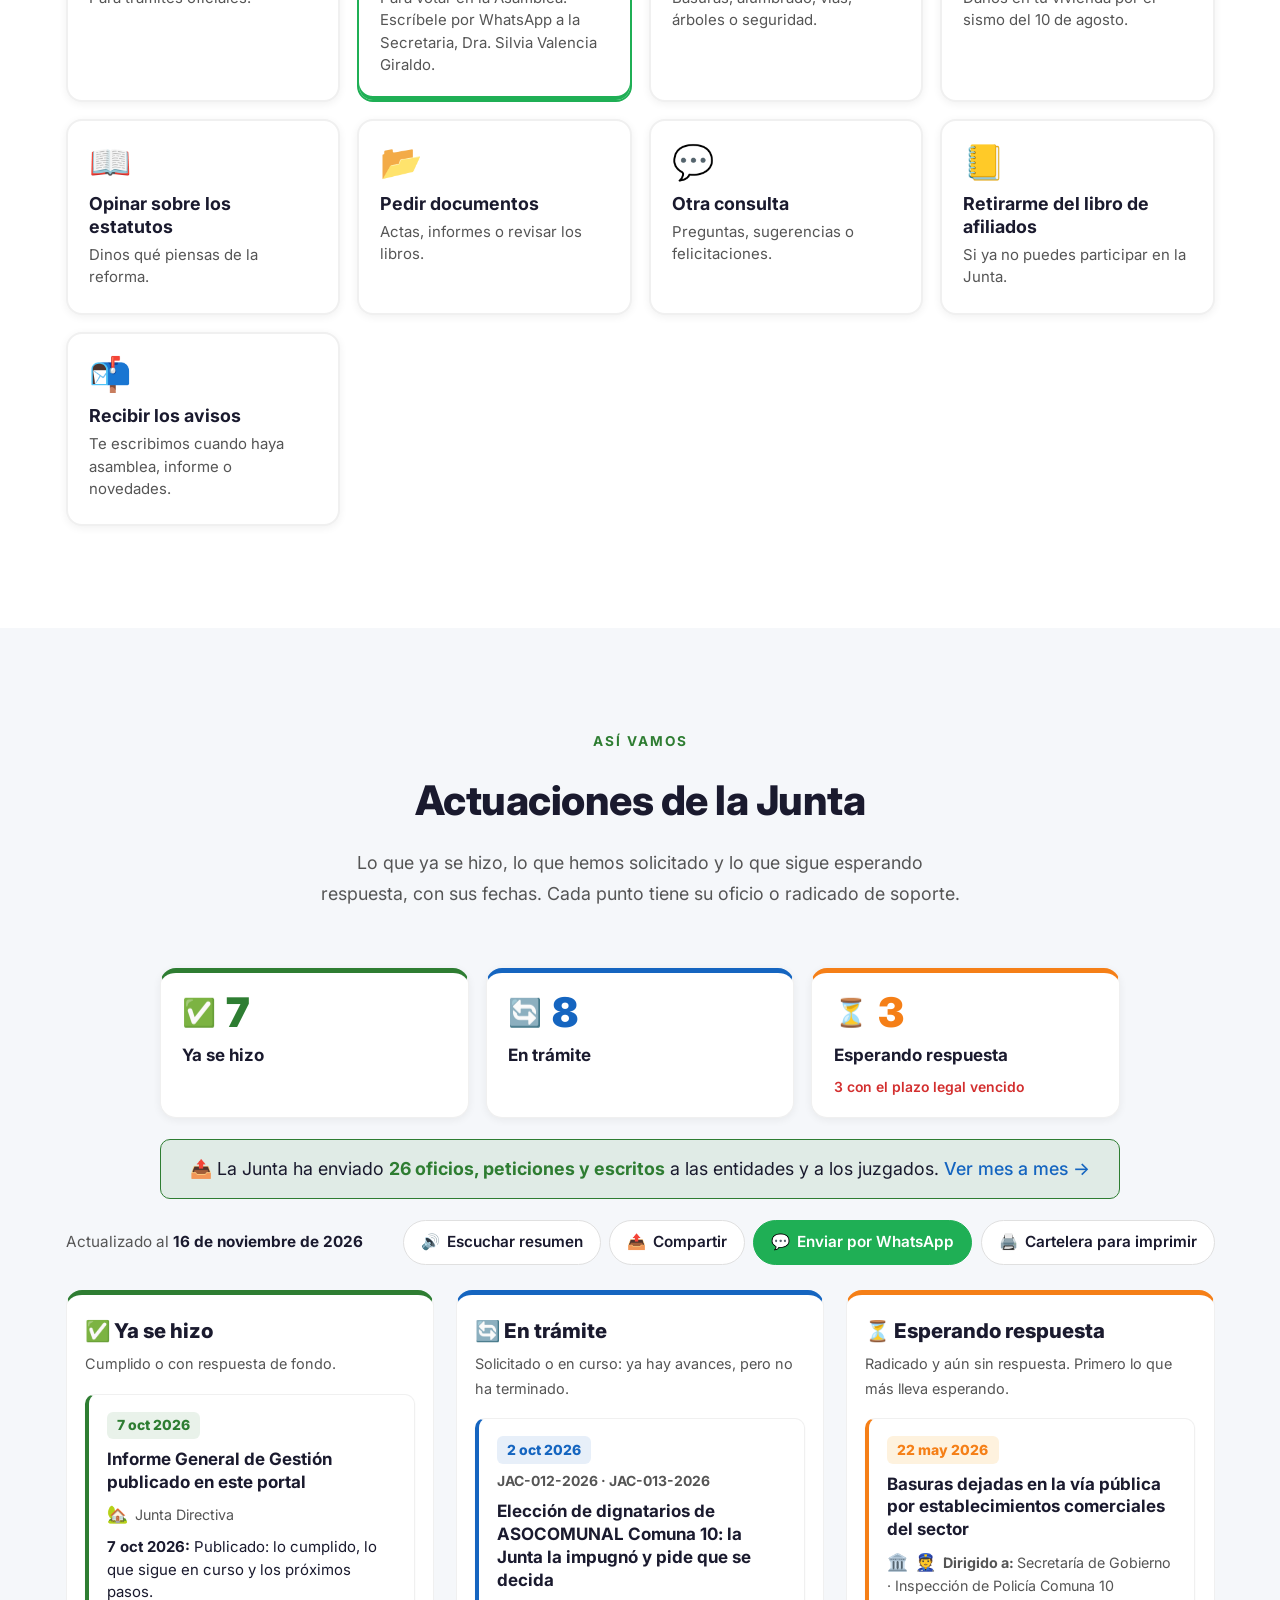
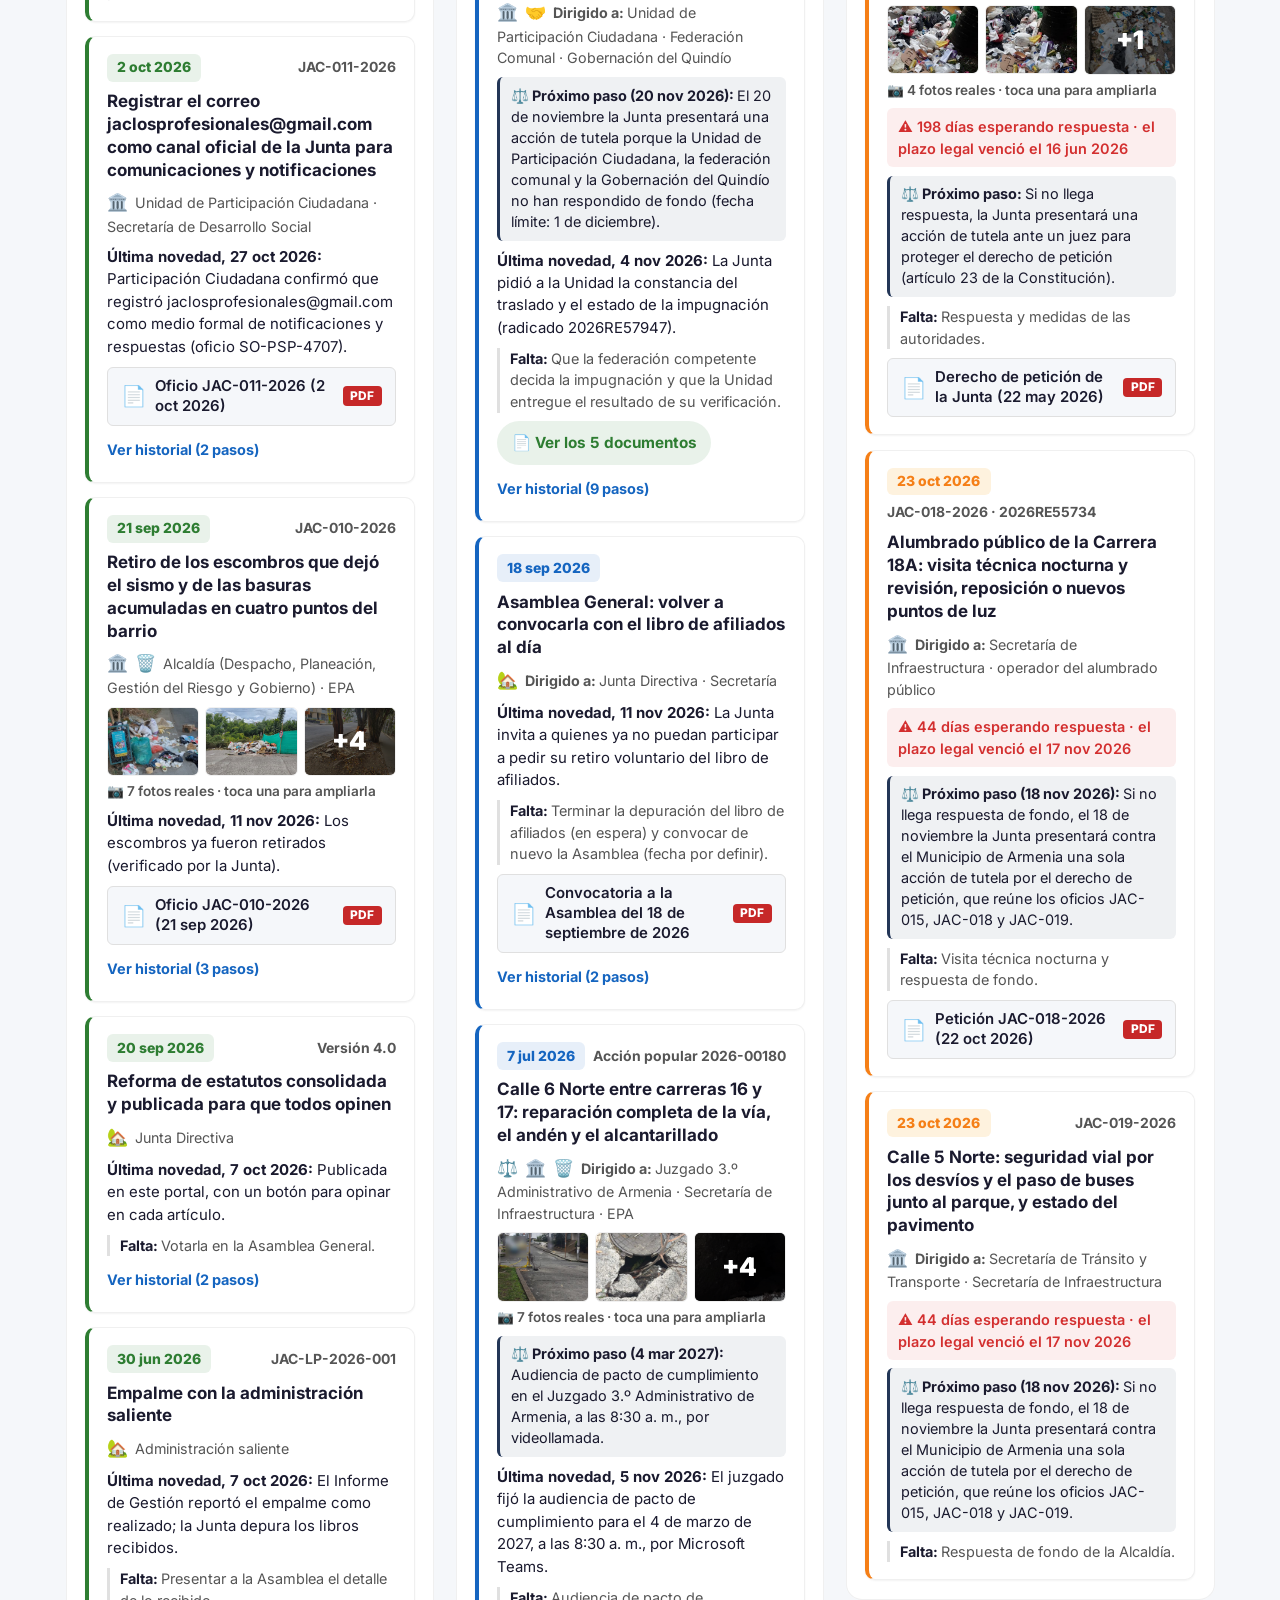
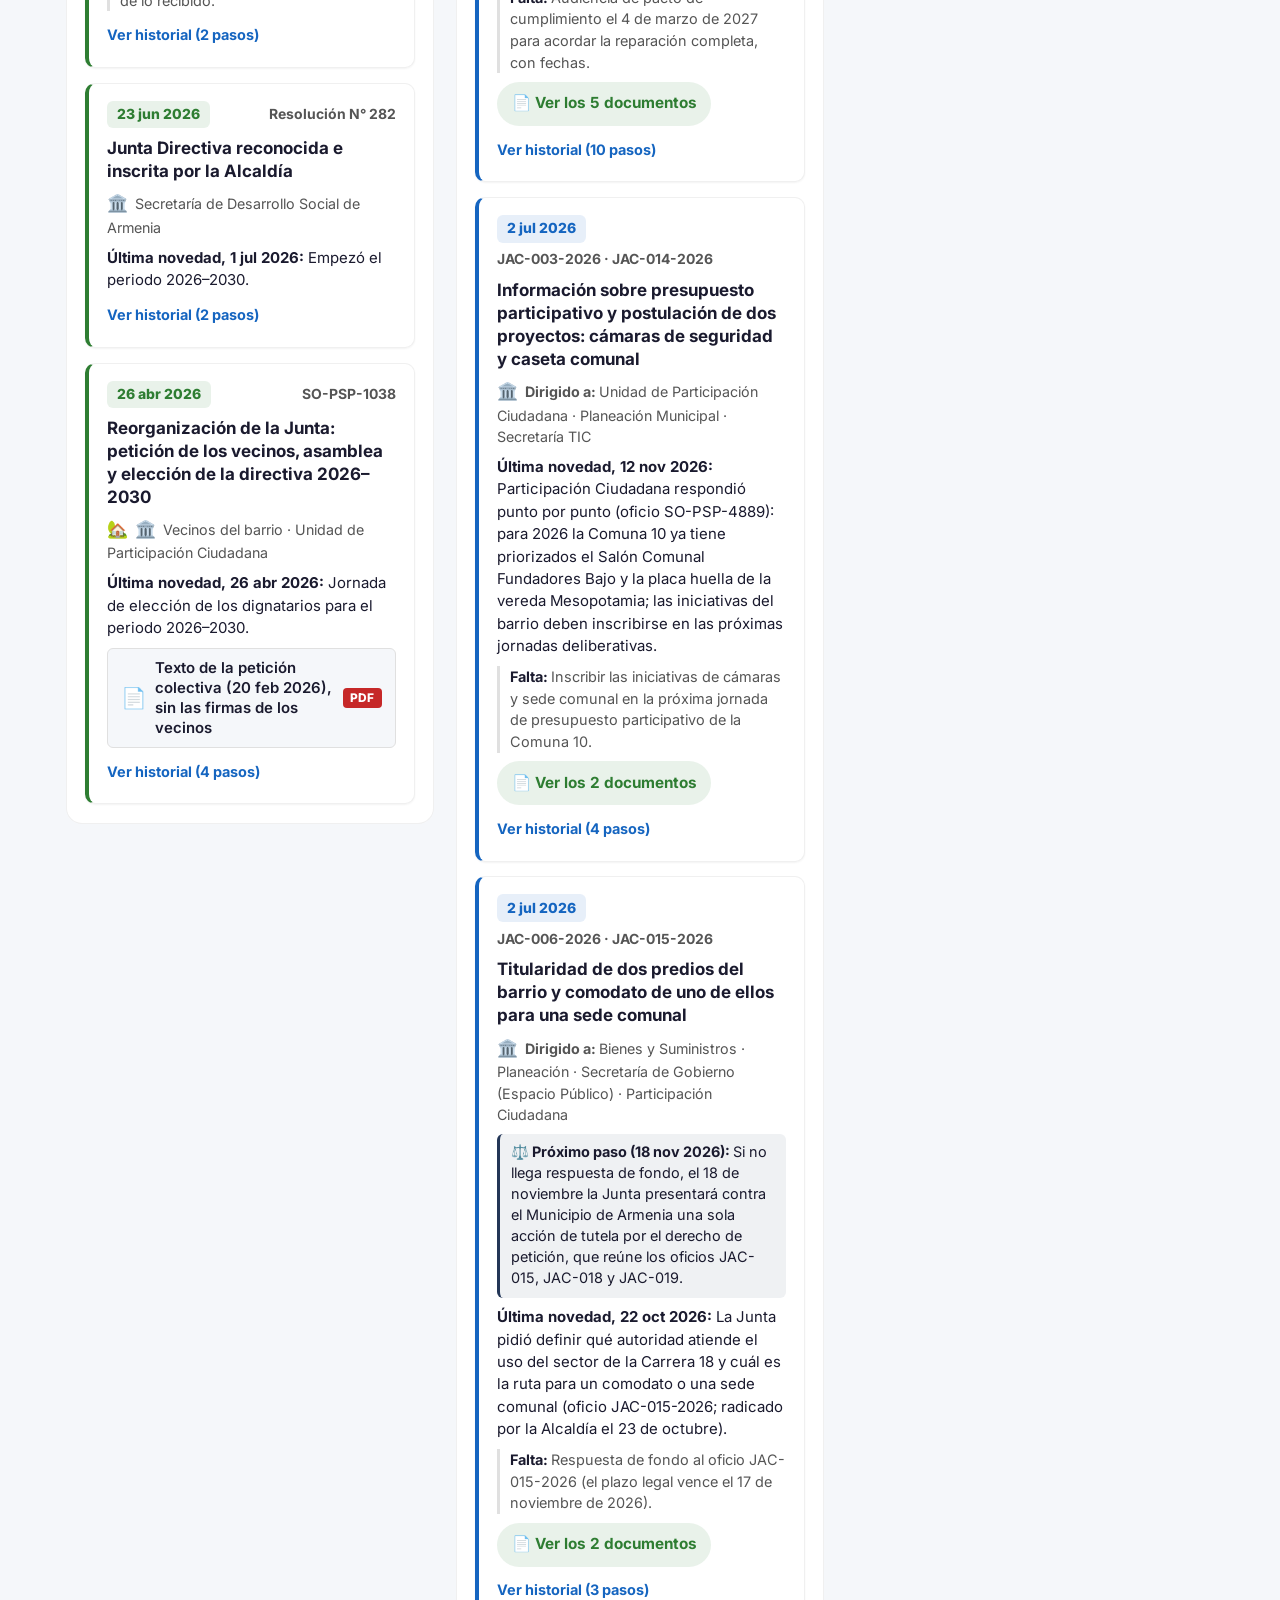
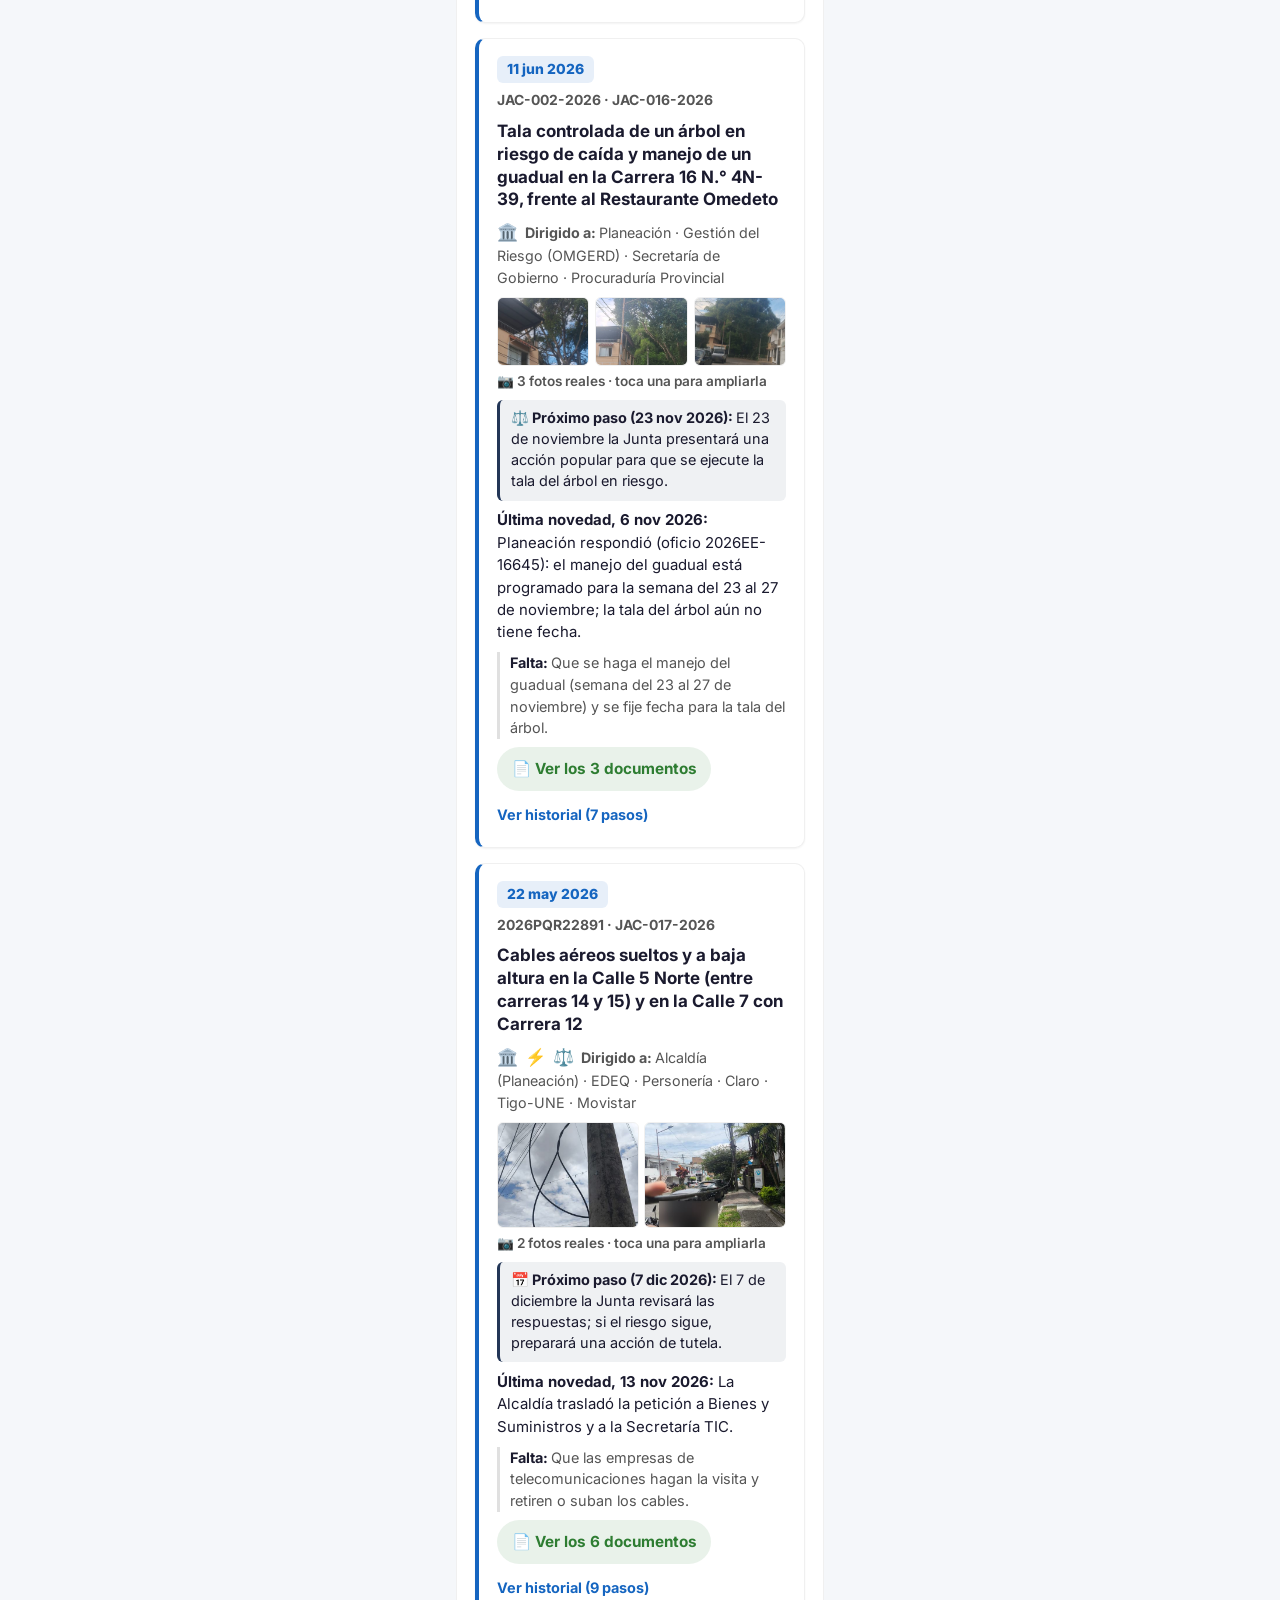
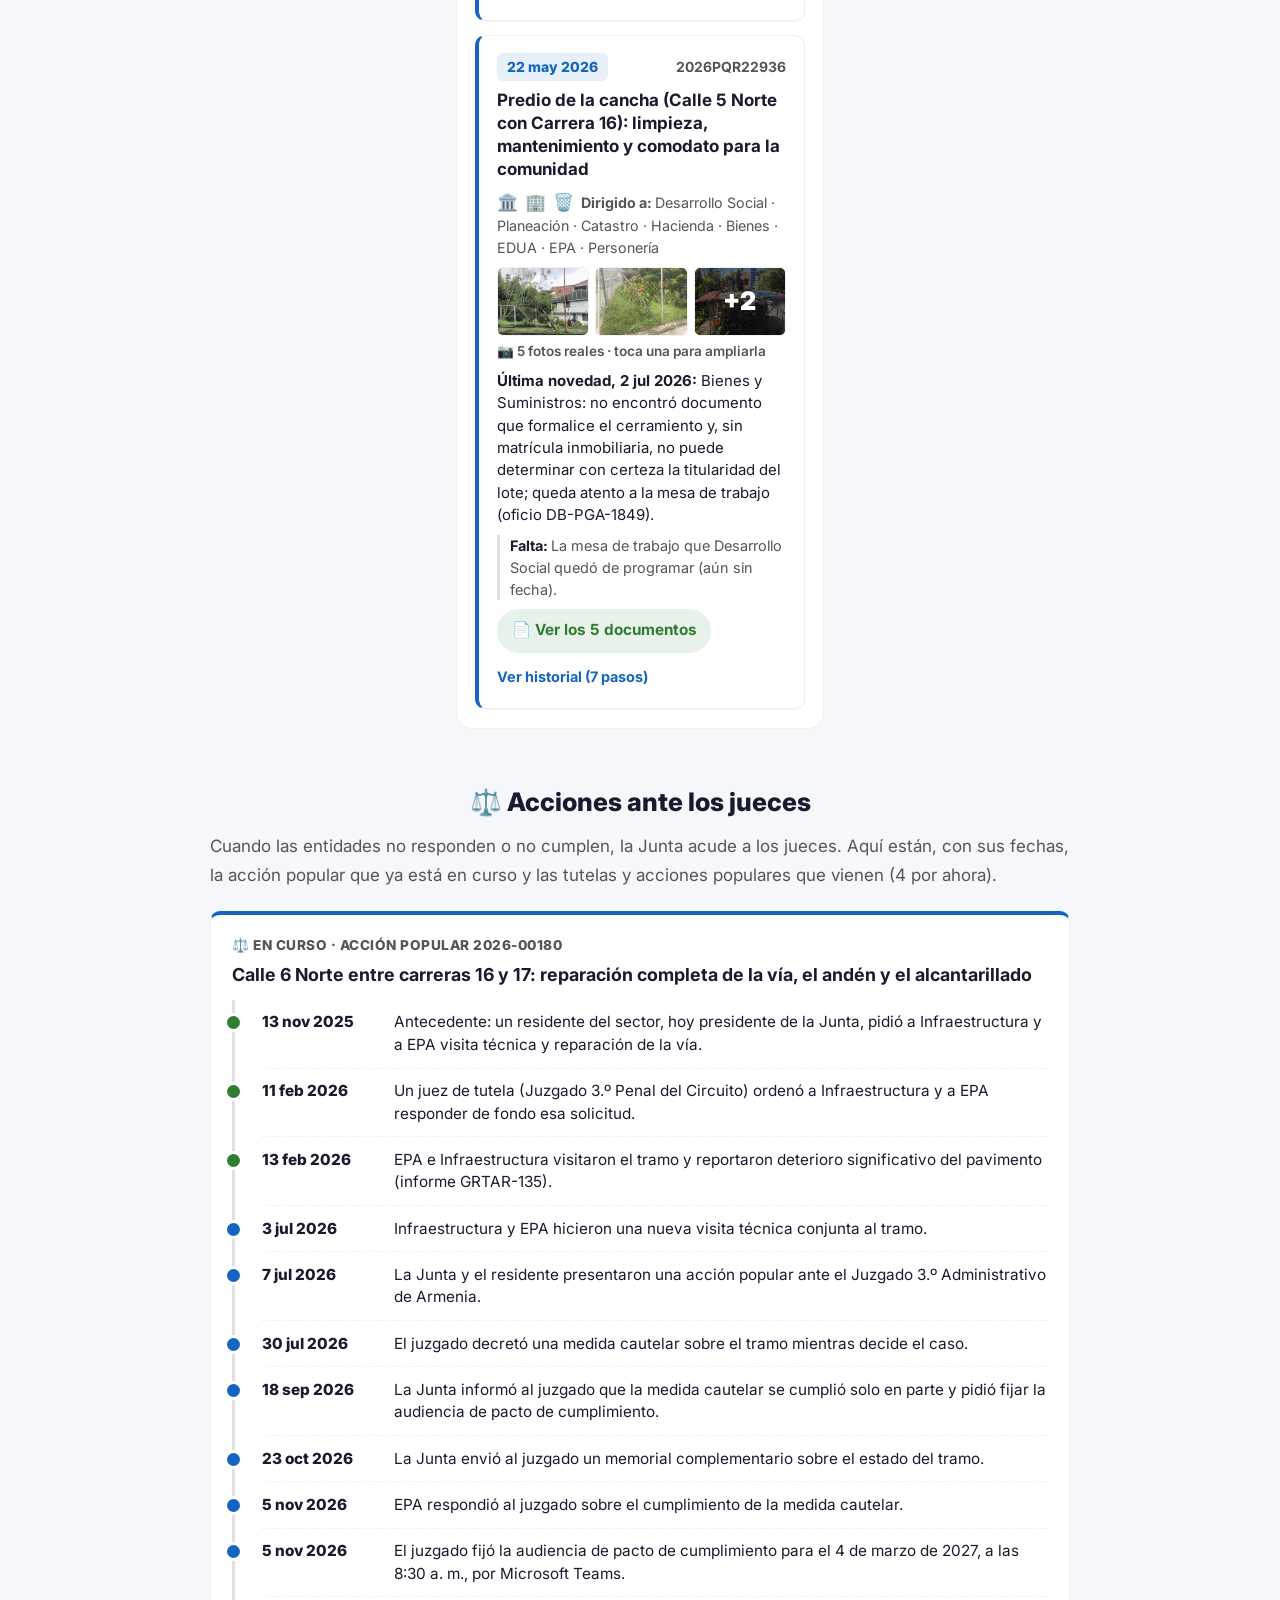
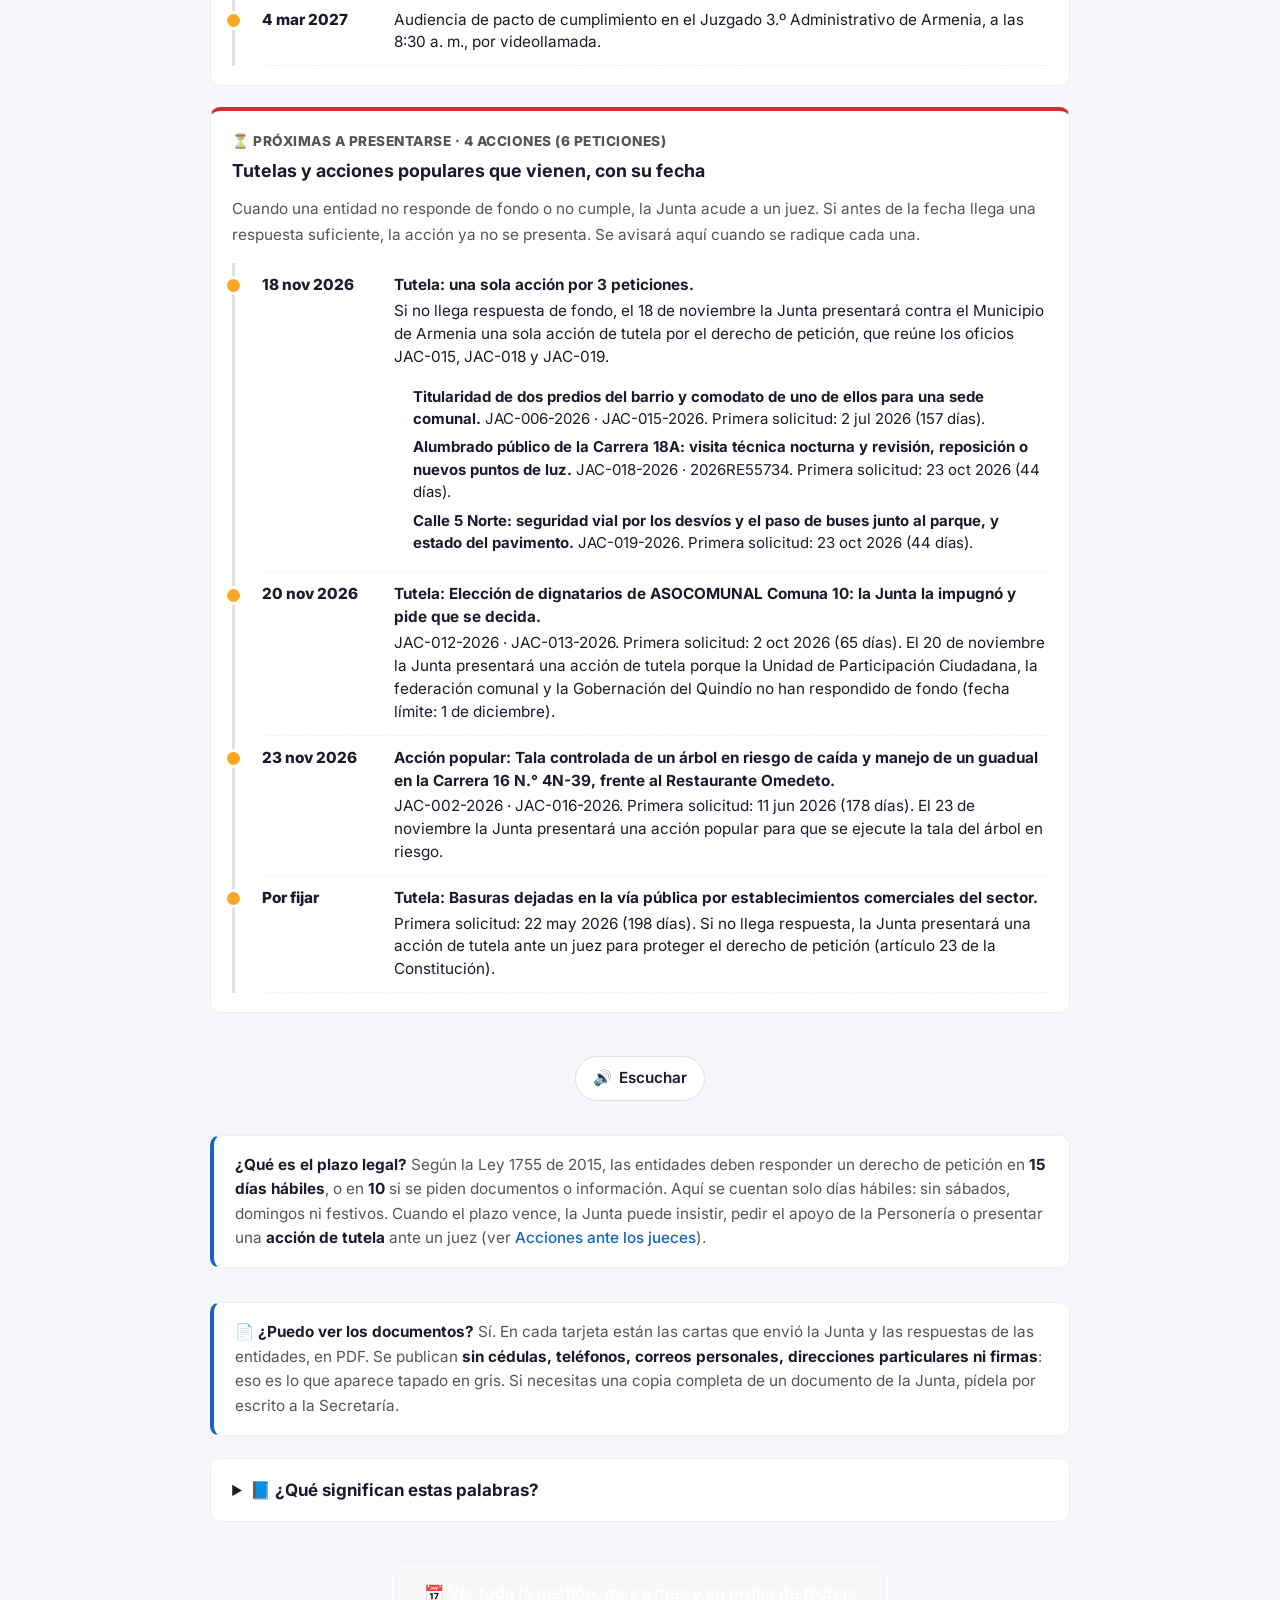
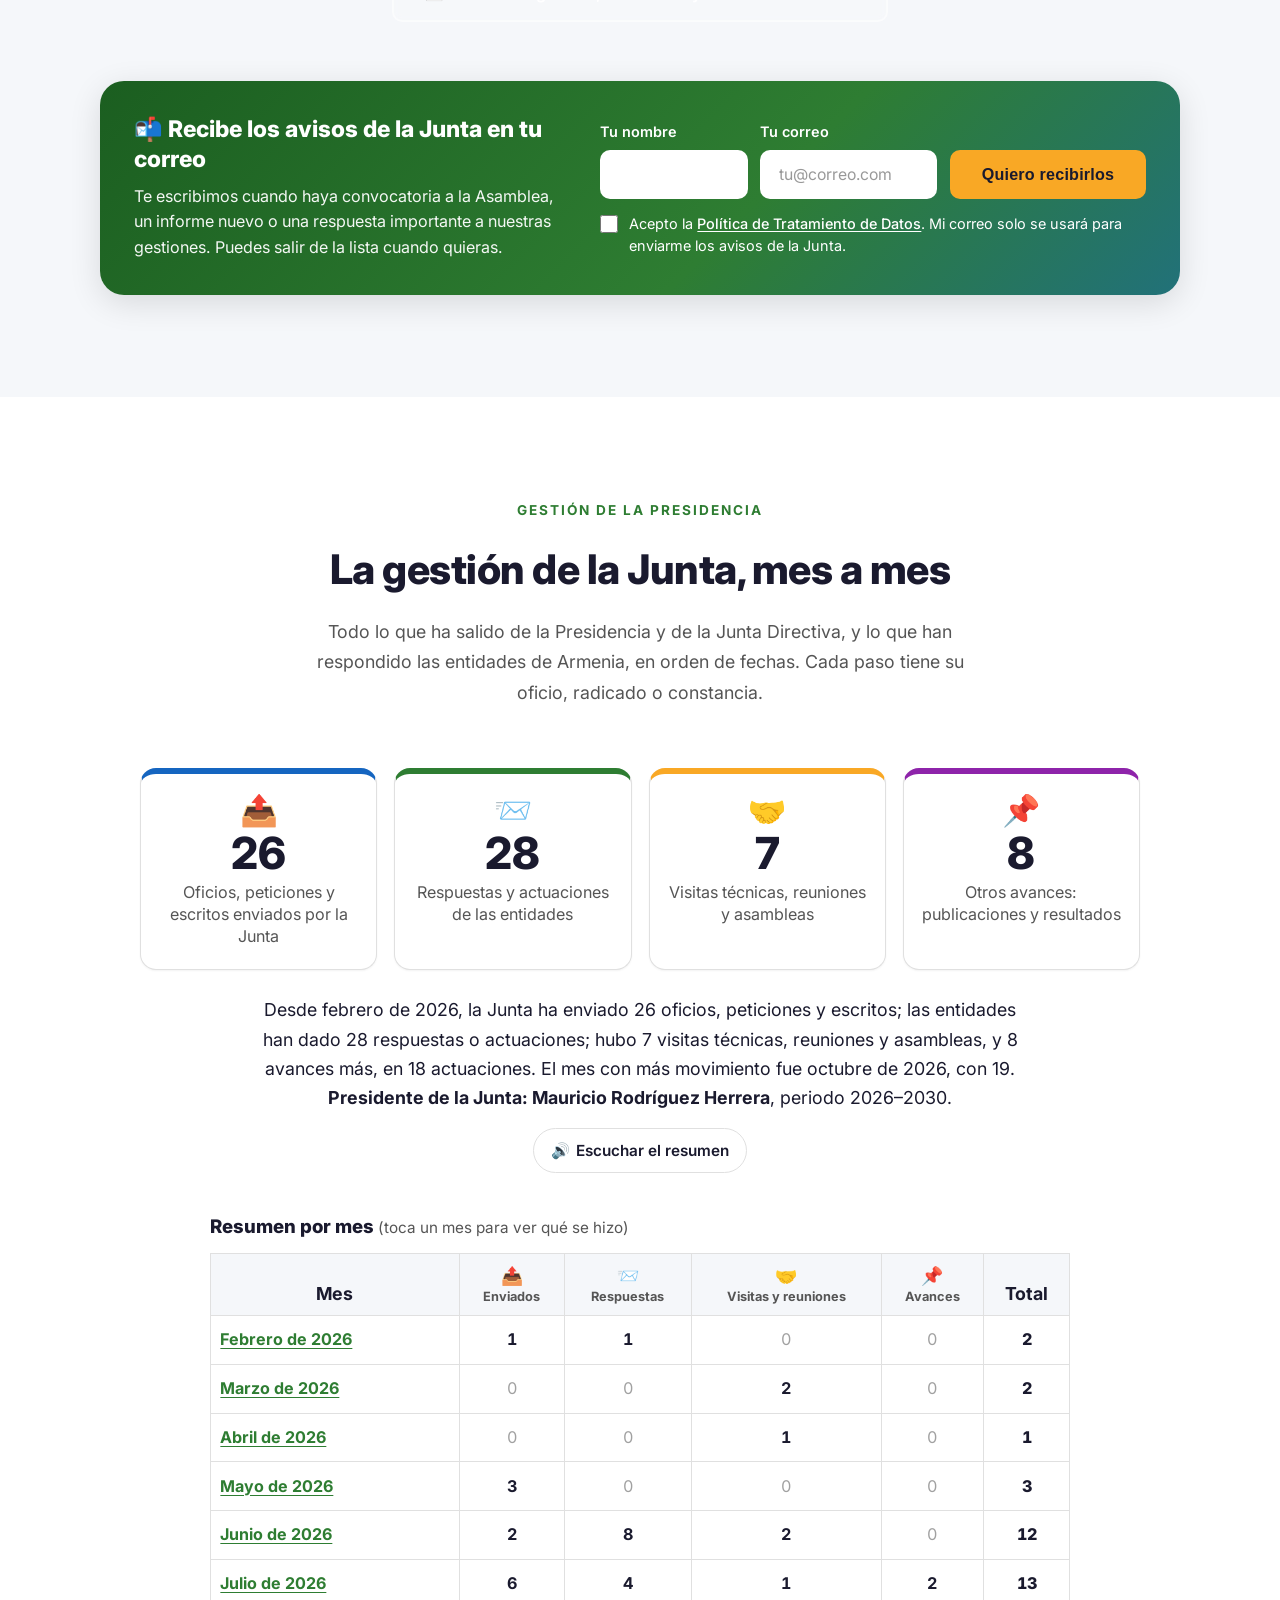
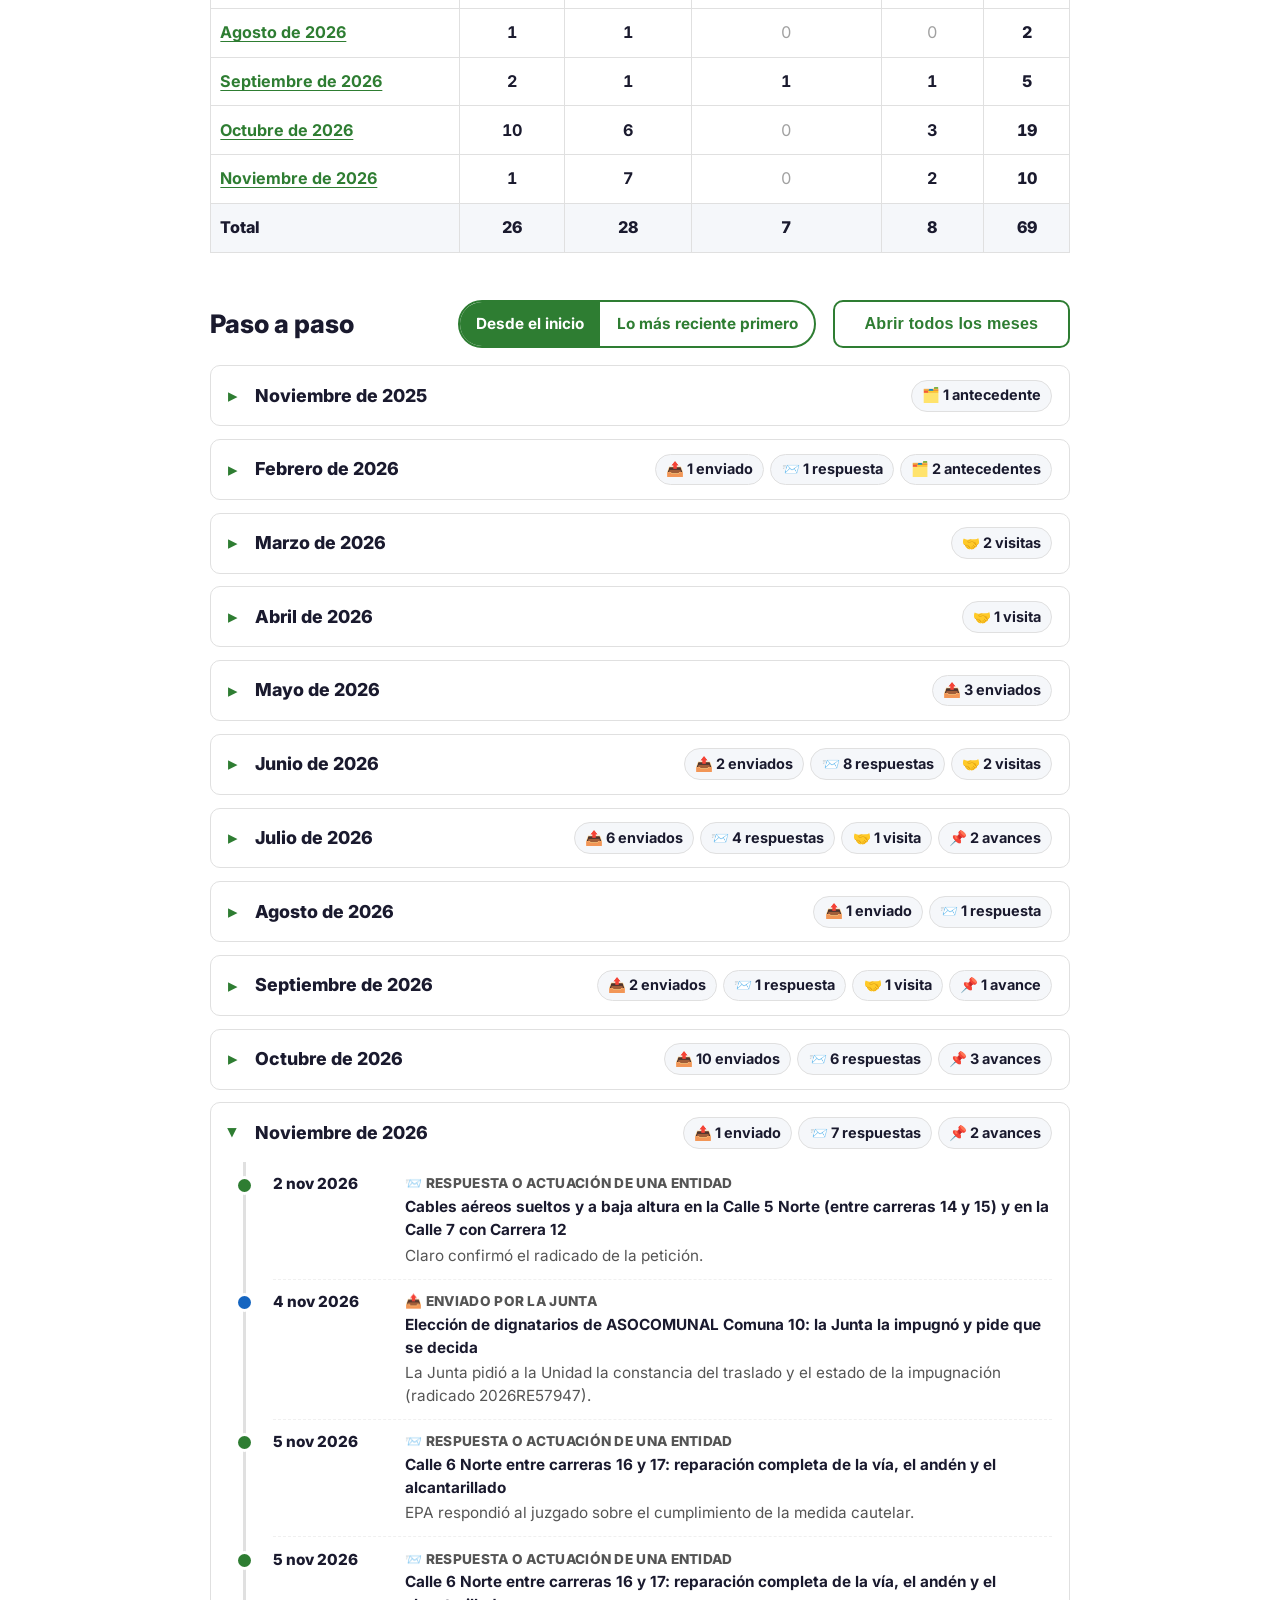
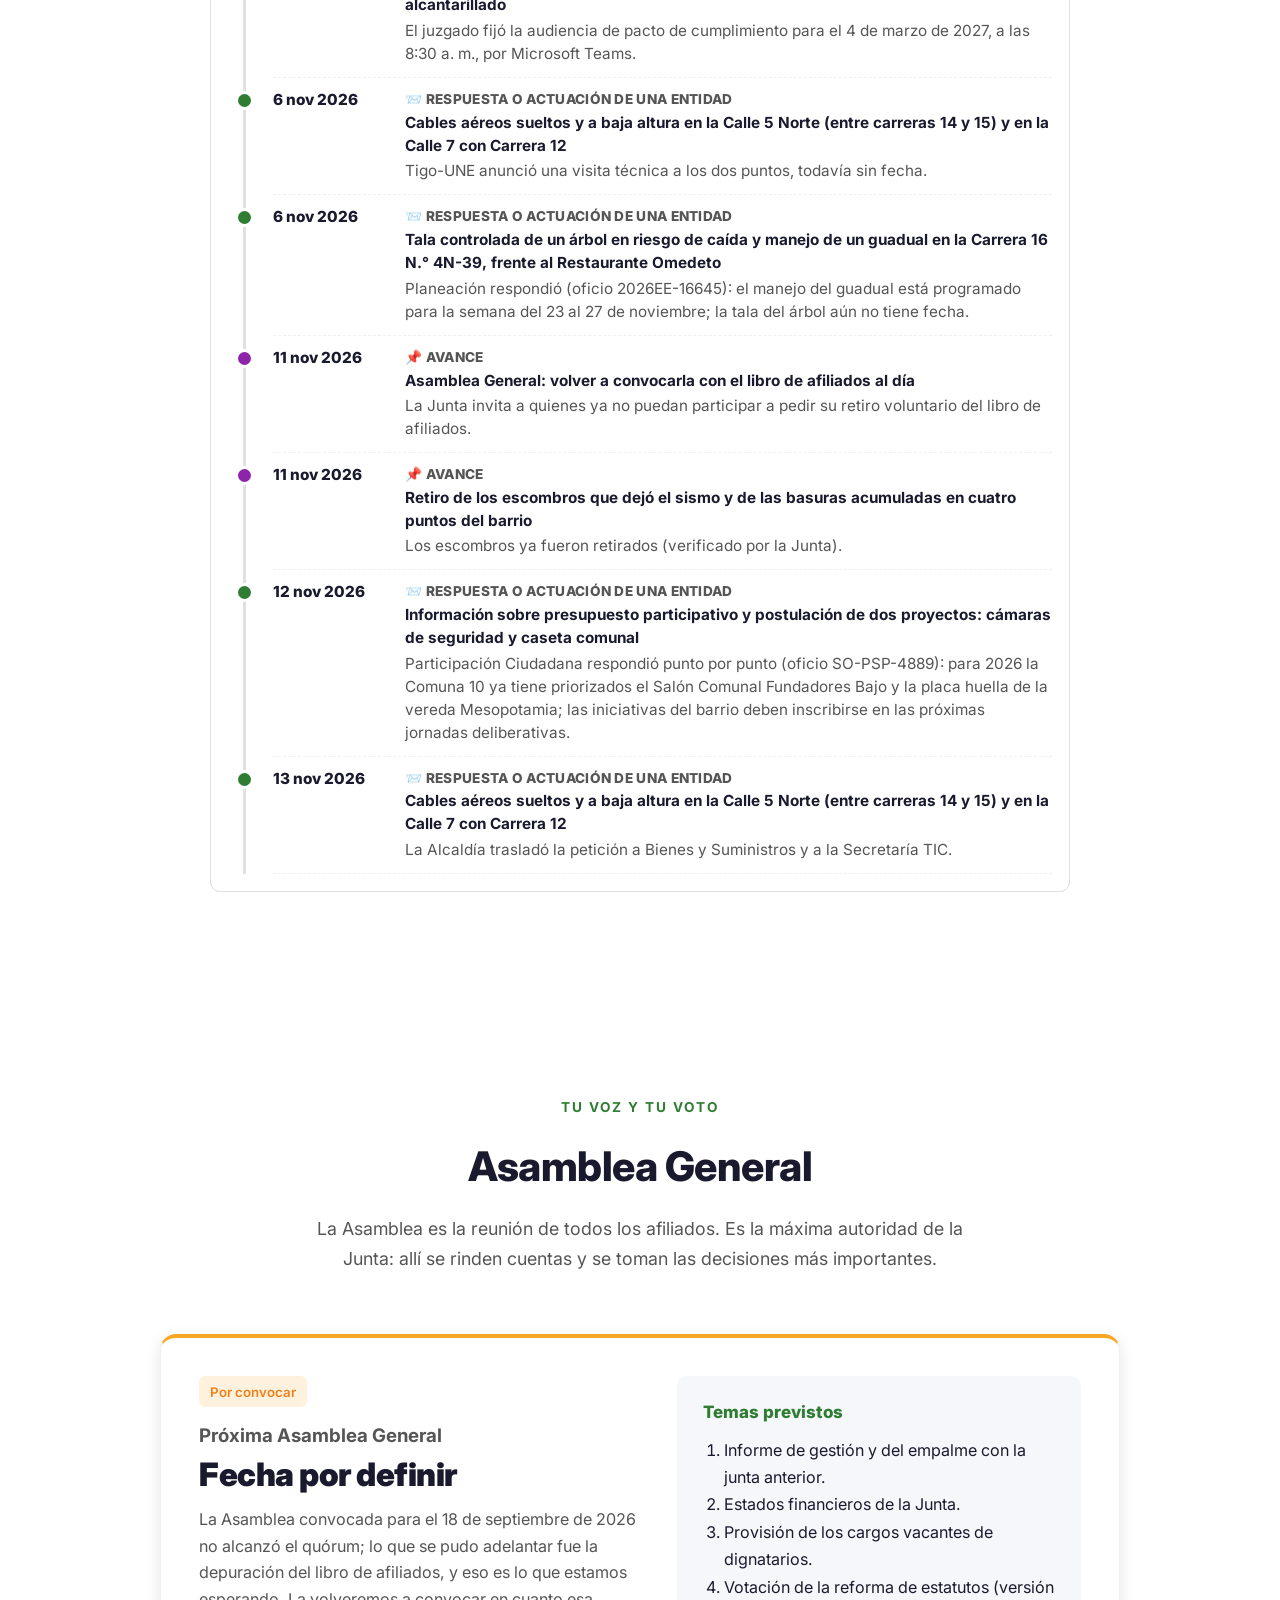
==== commit 2fc41068: "Acciones ante los jueces: una tutela con varias peticiones se muestra una sola vez; «Ítem» con tilde" ====
--- a/index.html
+++ b/index.html
@@ -917,14 +917,14 @@
                             <span class="inventory__search-icon" aria-hidden="true">🔍</span>
                             <input type="text" id="inventory-search" class="inventory__search" placeholder="Buscar por nombre, ubicación o responsable..." aria-label="Buscar en el inventario">
                         </div>
-                        <span class="inventory__count" id="inventory-count">Mostrando 9 de 9 items</span>
+                        <span class="inventory__count" id="inventory-count">Mostrando 9 de 9 ítems</span>
                     </div>
 
                     <div class="table-responsive fade-in">
                         <table class="inventory__table" id="inventory-table">
                             <thead>
                                 <tr>
-                                    <th>Item</th>
+                                    <th>Ítem</th>
                                     <th>Cantidad</th>
                                     <th>Estado</th>
                                     <th>Ubicación</th>
@@ -933,63 +933,63 @@
                             </thead>
                             <tbody>
                                 <tr>
-                                    <td data-label="Item">Libros de la Junta<small class="inv__nota">Afiliados, actas, tesorería e inventario: los recibidos en el empalme y los nuevos.</small></td>
+                                    <td data-label="Ítem">Libros de la Junta<small class="inv__nota">Afiliados, actas, tesorería e inventario: los recibidos en el empalme y los nuevos.</small></td>
                                     <td data-label="Cantidad">Juego completo</td>
                                     <td data-label="Estado"><span class="status-badge status-badge--good">En uso</span></td>
                                     <td data-label="Ubicación">En custodia de la Secretaría</td>
                                     <td data-label="Responsable">Secretaria</td>
                                 </tr>
                                 <tr>
-                                    <td data-label="Item">Computador portátil</td>
+                                    <td data-label="Ítem">Computador portátil</td>
                                     <td data-label="Cantidad">1</td>
                                     <td data-label="Estado"><span class="status-badge status-badge--bad">Obsoleto</span><small class="inv__nota">Obsoleto desde la administración anterior; no tiene arreglo. La Junta define cómo darlo de baja (donación o reciclaje).</small></td>
                                     <td data-label="Ubicación">En custodia del Presidente</td>
                                     <td data-label="Responsable">Presidente</td>
                                 </tr>
                                 <tr>
-                                    <td data-label="Item">Computador de escritorio</td>
+                                    <td data-label="Ítem">Computador de escritorio</td>
                                     <td data-label="Cantidad">1</td>
                                     <td data-label="Estado"><span class="status-badge status-badge--bad">Obsoleto</span><small class="inv__nota">Obsoleto desde la administración anterior; no tiene arreglo. La Junta define cómo darlo de baja (donación o reciclaje).</small></td>
                                     <td data-label="Ubicación">En custodia del Presidente</td>
                                     <td data-label="Responsable">Presidente</td>
                                 </tr>
                                 <tr>
-                                    <td data-label="Item">Impresora multifuncional</td>
+                                    <td data-label="Ítem">Impresora multifuncional</td>
                                     <td data-label="Cantidad">1</td>
                                     <td data-label="Estado"><span class="status-badge status-badge--bad">Obsoleta</span><small class="inv__nota">Obsoleta desde la administración anterior; no tiene arreglo. La Junta define cómo darla de baja (donación o reciclaje).</small></td>
                                     <td data-label="Ubicación">En custodia del Presidente</td>
                                     <td data-label="Responsable">Presidente</td>
                                 </tr>
                                 <tr>
-                                    <td data-label="Item">Sillas plásticas</td>
+                                    <td data-label="Ítem">Sillas plásticas</td>
                                     <td data-label="Cantidad">10<small class="inv__nota">Cantidad por confirmar.</small></td>
                                     <td data-label="Estado"><span class="status-badge status-badge--good">Buen estado</span></td>
                                     <td data-label="Ubicación">Garaje de una dignataria (guarda temporal)<small class="inv__nota">Pasará a la caseta comunal cuando exista.</small></td>
                                     <td data-label="Responsable">Marina Rodríguez Giraldo<small class="inv__nota">Comité de Seguridad e Infraestructura.</small></td>
                                 </tr>
                                 <tr>
-                                    <td data-label="Item">Mesas plegables</td>
+                                    <td data-label="Ítem">Mesas plegables</td>
                                     <td data-label="Cantidad">10</td>
                                     <td data-label="Estado"><span class="status-badge status-badge--good">Buen estado</span></td>
                                     <td data-label="Ubicación">Garaje de una dignataria (guarda temporal)<small class="inv__nota">Pasará a la caseta comunal cuando exista.</small></td>
                                     <td data-label="Responsable">Marina Rodríguez Giraldo<small class="inv__nota">Comité de Seguridad e Infraestructura.</small></td>
                                 </tr>
                                 <tr>
-                                    <td data-label="Item">Equipo de sonido</td>
+                                    <td data-label="Ítem">Equipo de sonido</td>
                                     <td data-label="Cantidad">1</td>
                                     <td data-label="Estado"><span class="status-badge status-badge--good">Buen estado</span></td>
                                     <td data-label="Ubicación">Garaje de una dignataria (guarda temporal)<small class="inv__nota">Pasará a la caseta comunal cuando exista.</small></td>
                                     <td data-label="Responsable">Marina Rodríguez Giraldo<small class="inv__nota">Comité de Seguridad e Infraestructura.</small></td>
                                 </tr>
                                 <tr>
-                                    <td data-label="Item">Carpa para eventos (3x3 m)</td>
+                                    <td data-label="Ítem">Carpa para eventos (3x3 m)</td>
                                     <td data-label="Cantidad">2</td>
                                     <td data-label="Estado"><span class="status-badge status-badge--regular">Regular</span></td>
                                     <td data-label="Ubicación">Garaje de una dignataria (guarda temporal)<small class="inv__nota">Pasará a la caseta comunal cuando exista.</small></td>
                                     <td data-label="Responsable">Marina Rodríguez Giraldo<small class="inv__nota">Comité de Seguridad e Infraestructura.</small></td>
                                 </tr>
                                 <tr>
-                                    <td data-label="Item">Botiquín de primeros auxilios</td>
+                                    <td data-label="Ítem">Botiquín de primeros auxilios</td>
                                     <td data-label="Cantidad">2</td>
                                     <td data-label="Estado"><span class="status-badge status-badge--regular">Regular</span><small class="inv__nota">Cerca del 70 % de los insumos está vencido; hay que reponerlos.</small></td>
                                     <td data-label="Ubicación">Garaje de una dignataria (guarda temporal)<small class="inv__nota">Pasará a la caseta comunal cuando exista.</small></td>
--- a/css/styles.css
+++ b/css/styles.css
@@ -3369,6 +3369,8 @@
 .jud__intro { margin: 0 0 0.9rem; font-size: 0.9rem; color: var(--color-text-secondary); }
 .jud__tl { margin-left: 0.4rem; }
 .jud__tl .act-tl__item::before { box-shadow: 0 0 0 3px var(--color-bg-card); }
+.jud__peticiones { margin: 0.5rem 0 0; padding-left: 1.1rem; font-size: 0.88rem; }
+.jud__peticiones li { margin: 0.35rem 0; }
 @media (max-width: 520px) {
     .jud__caso { padding: 0.9rem; }
 }
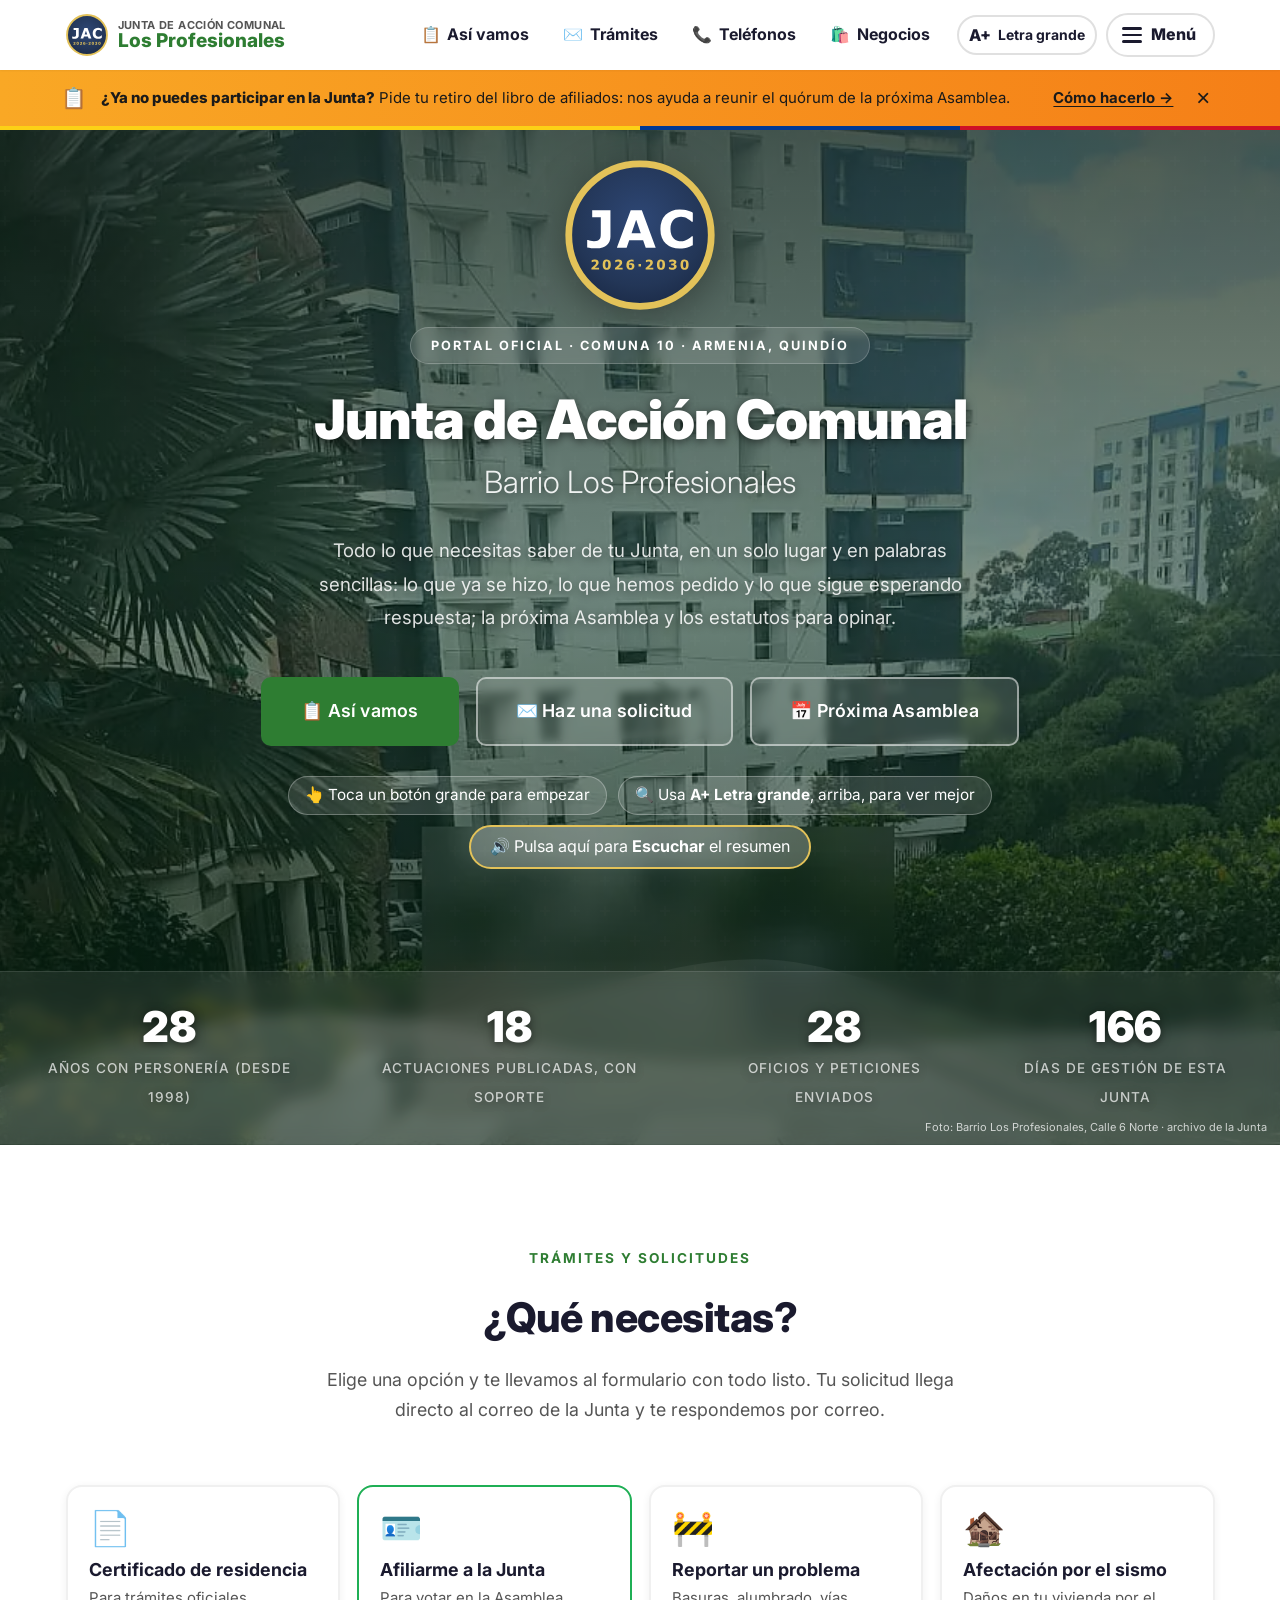
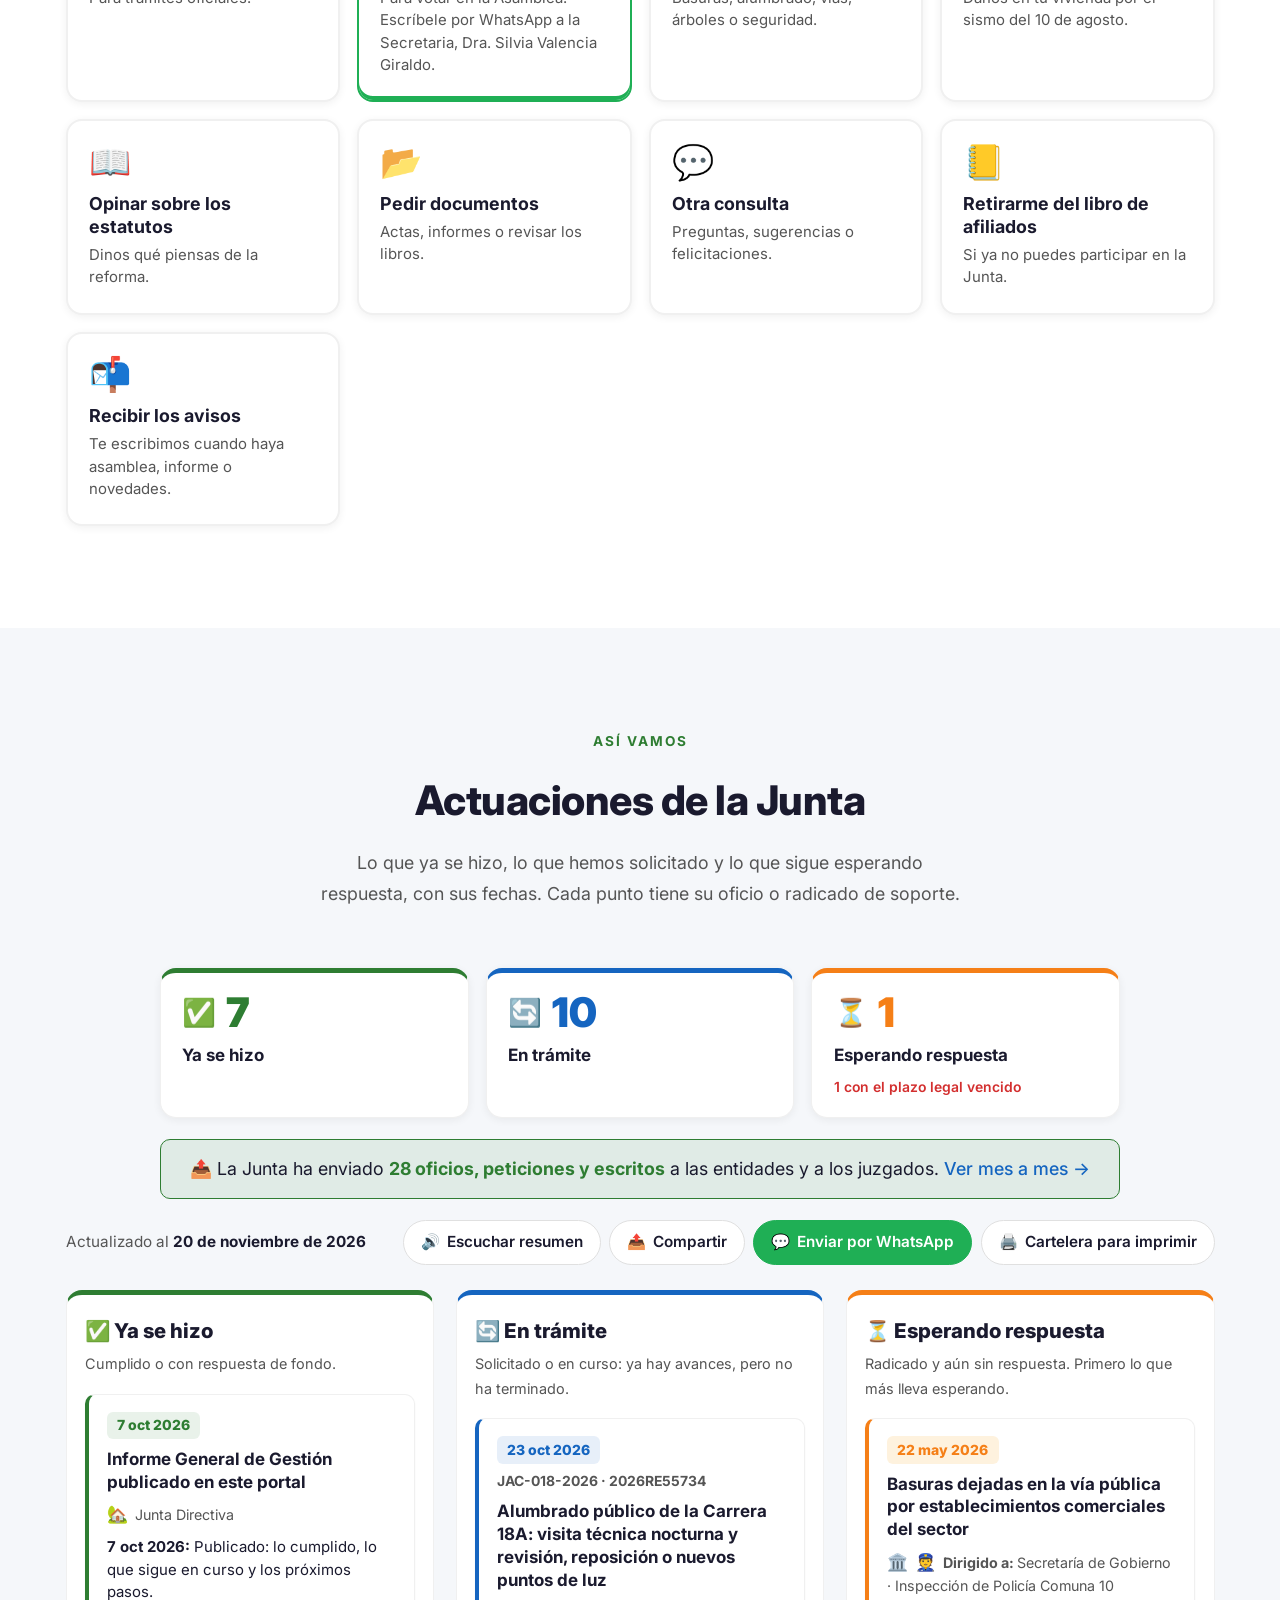
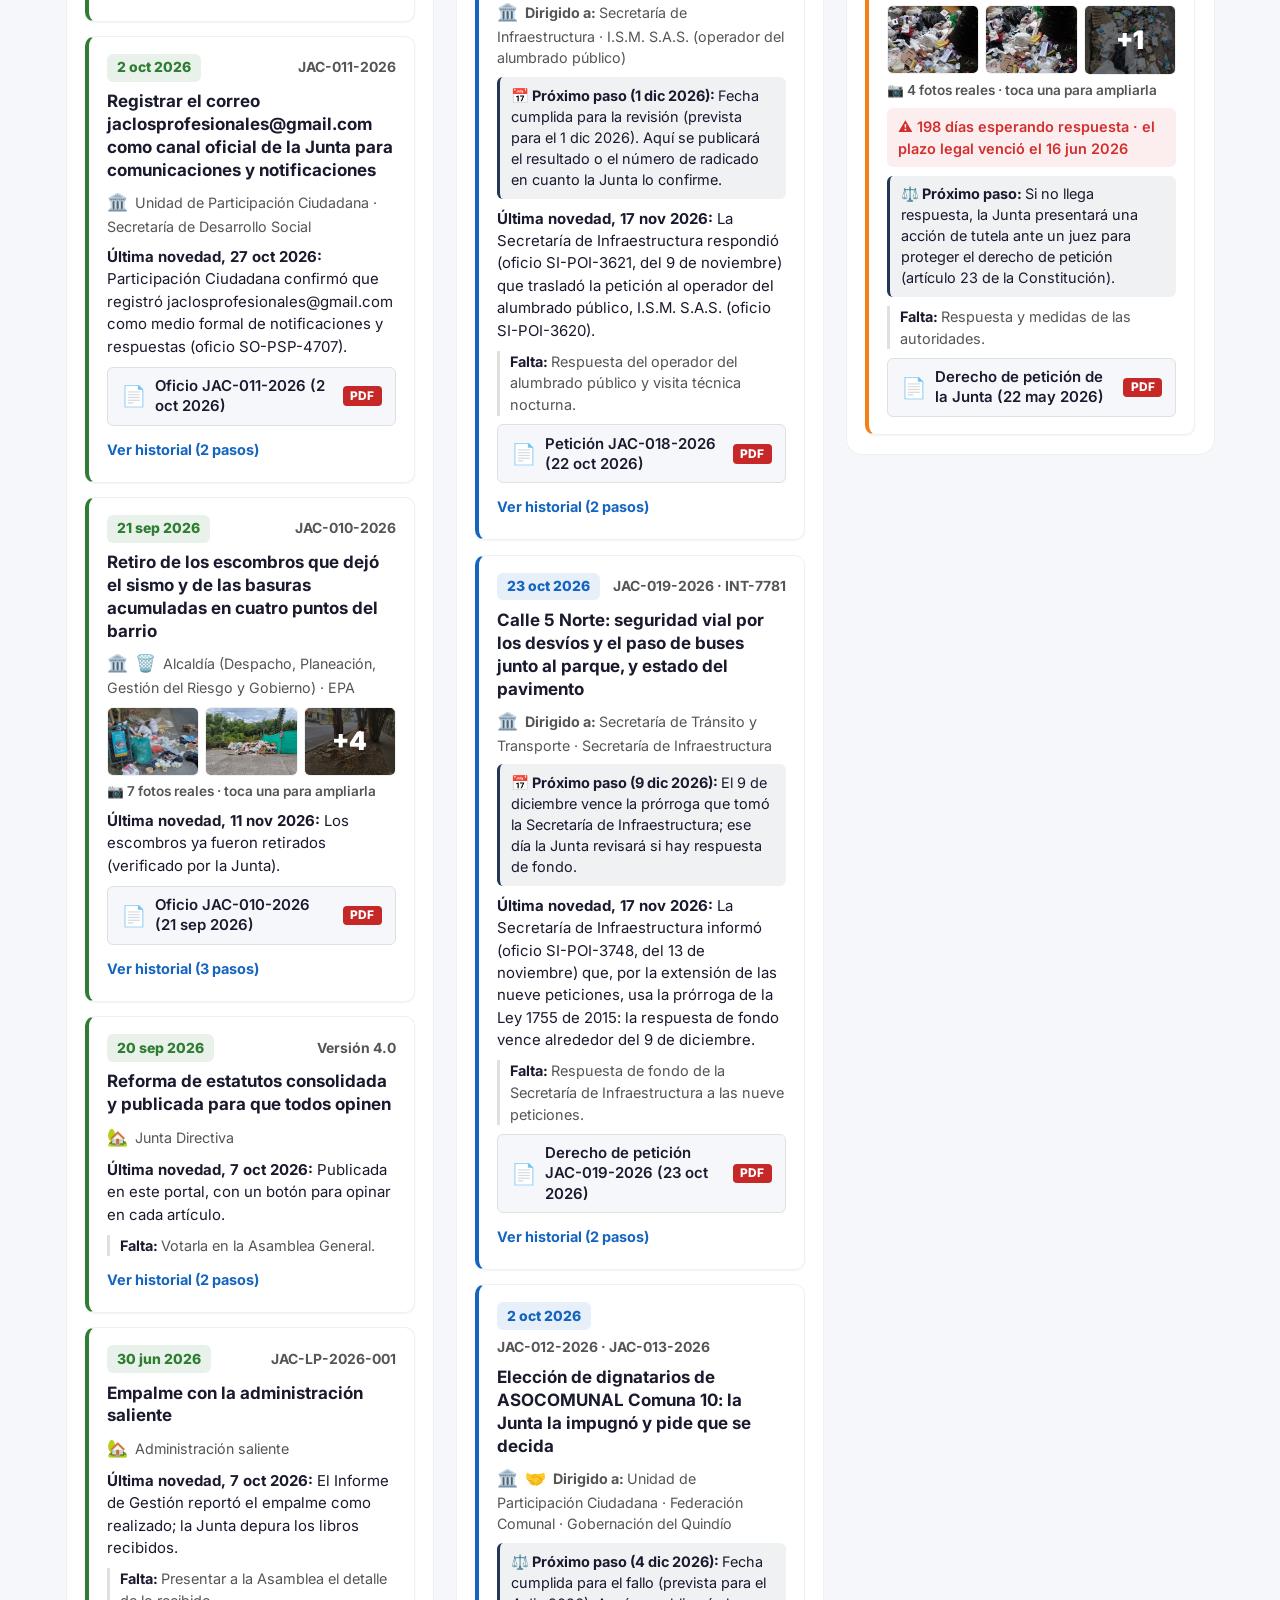
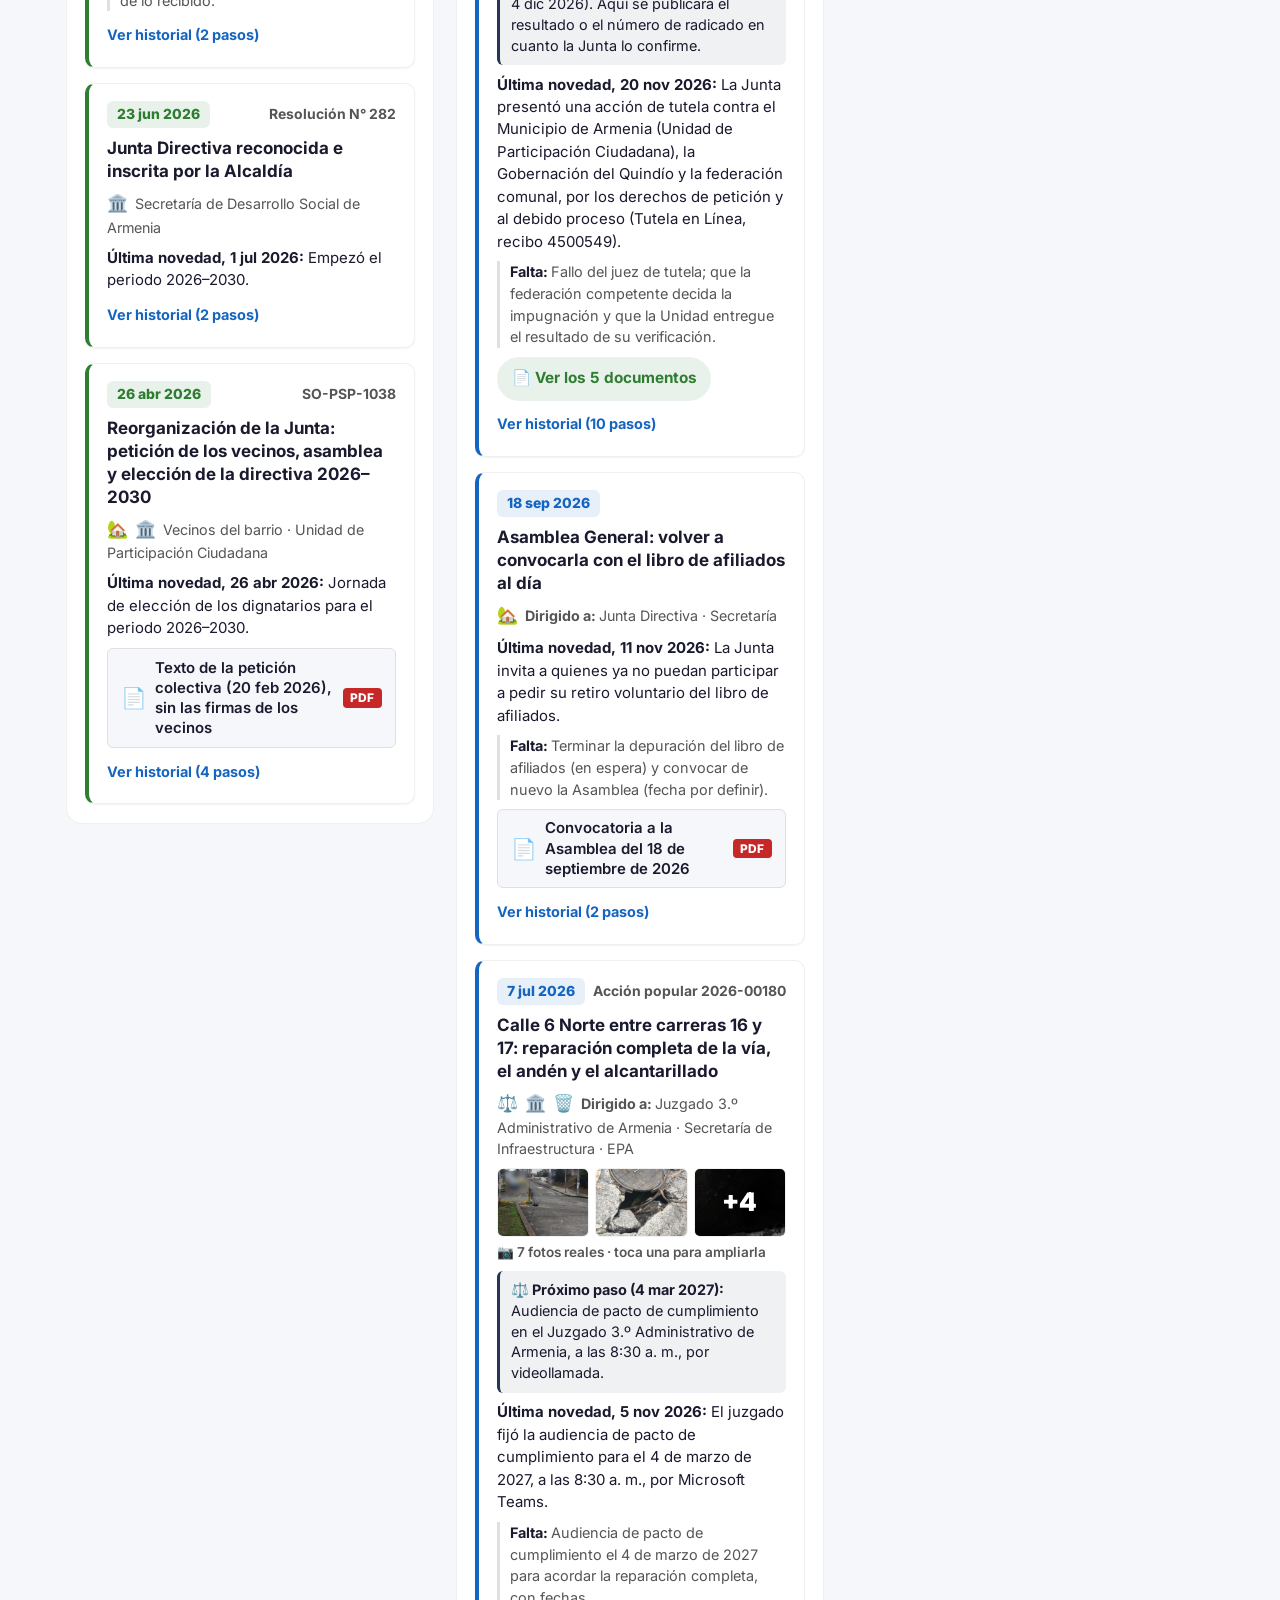
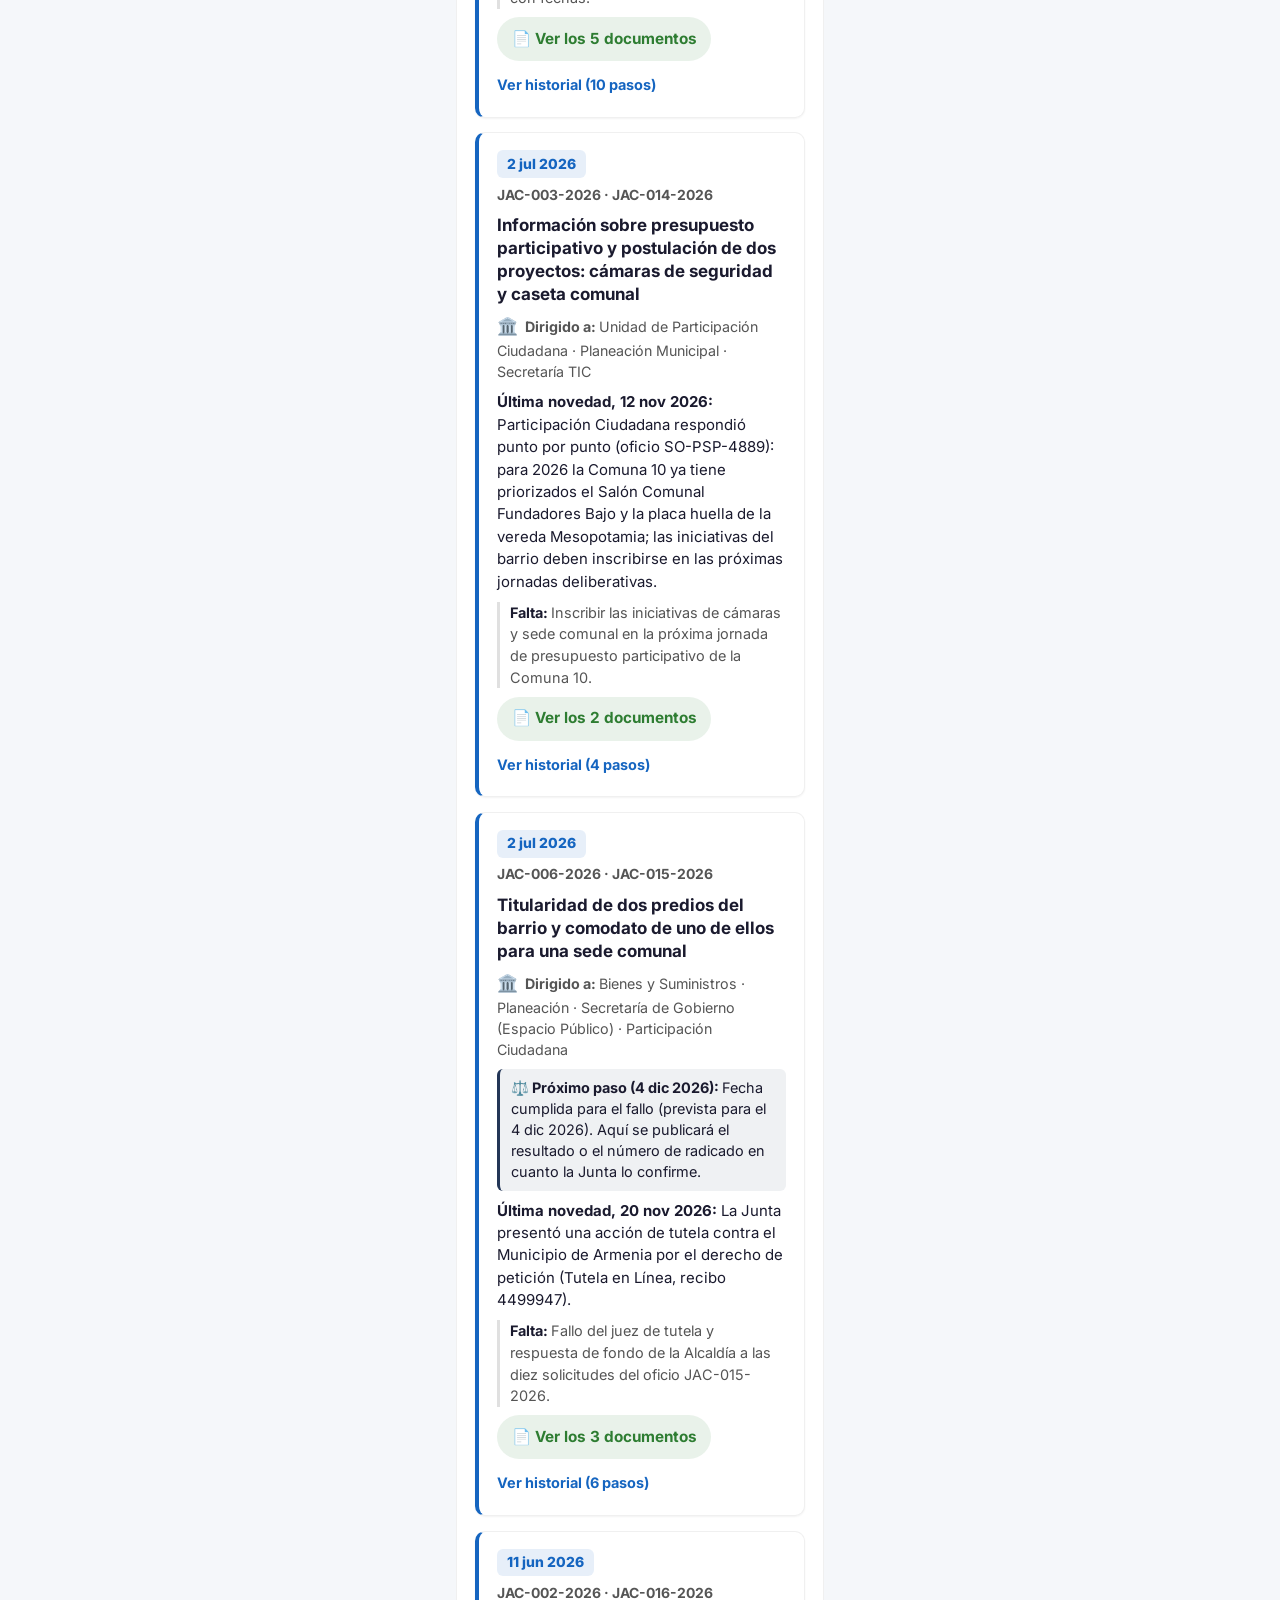
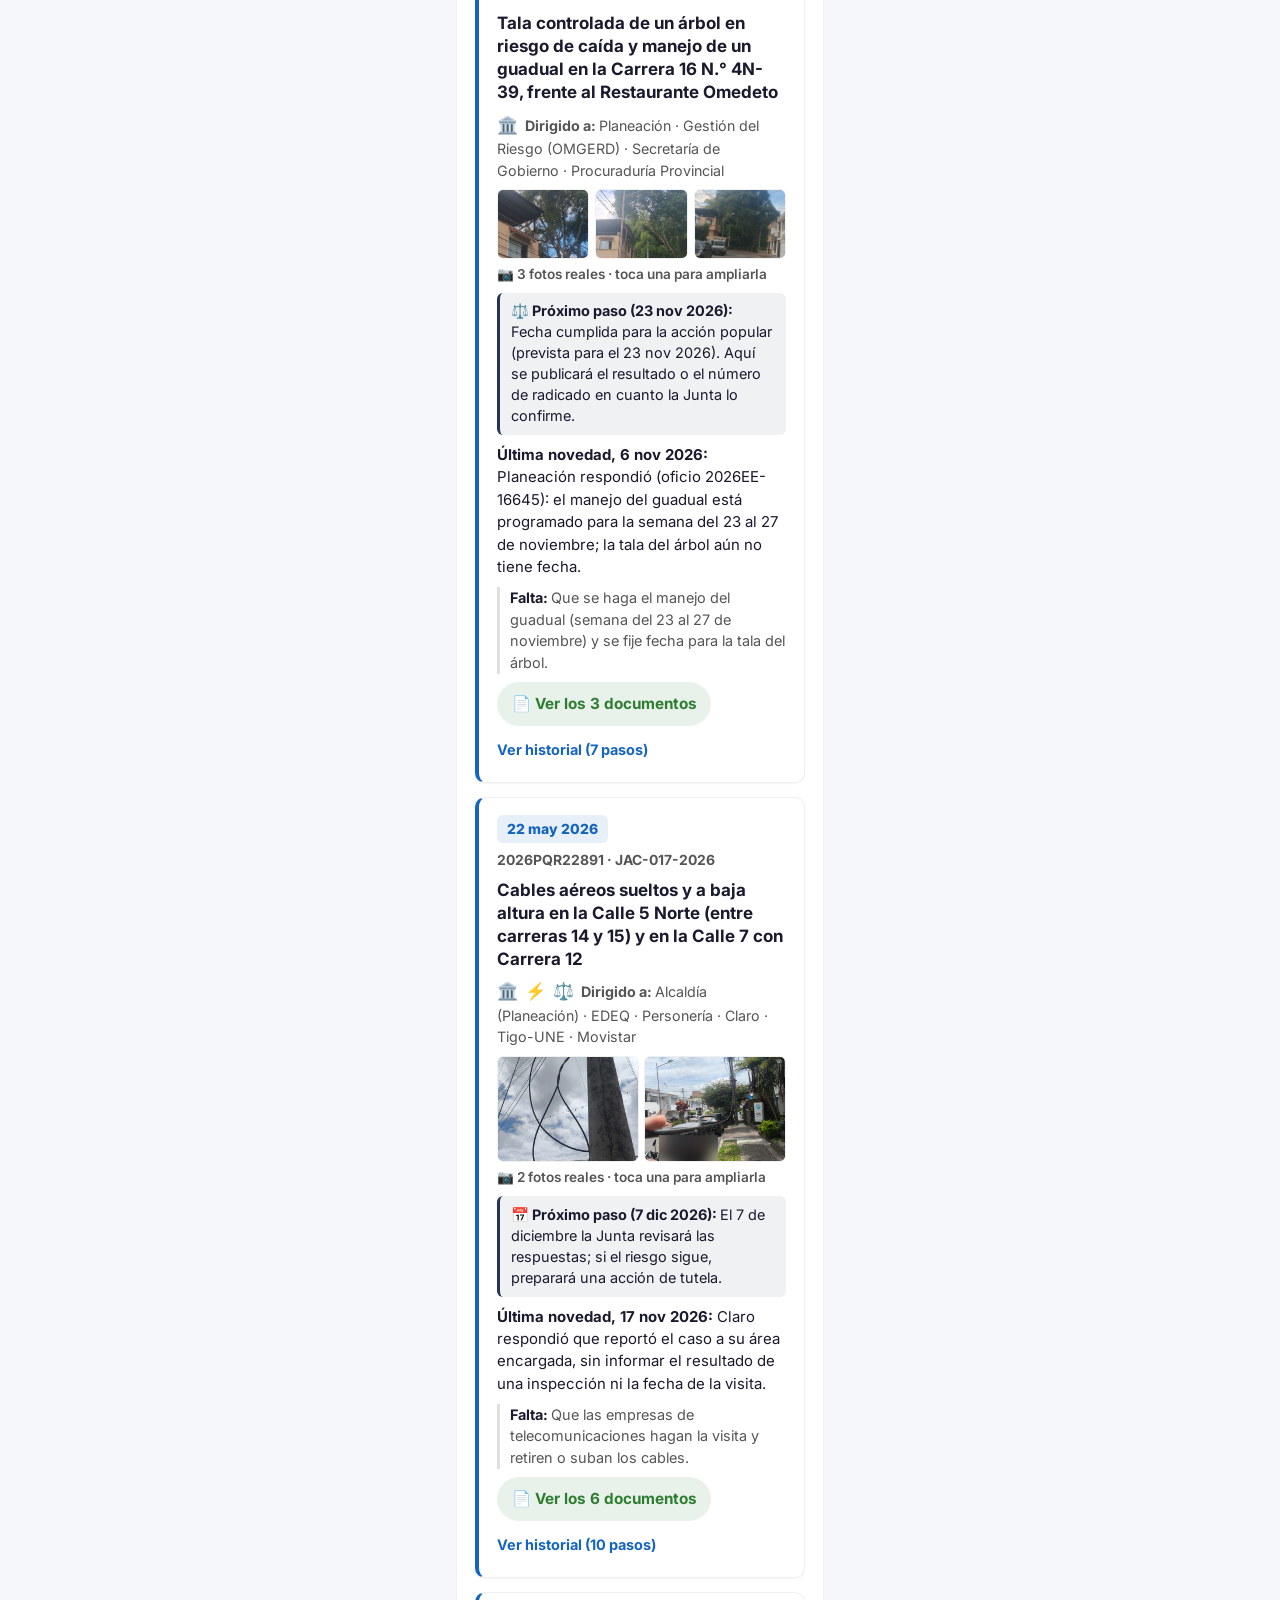
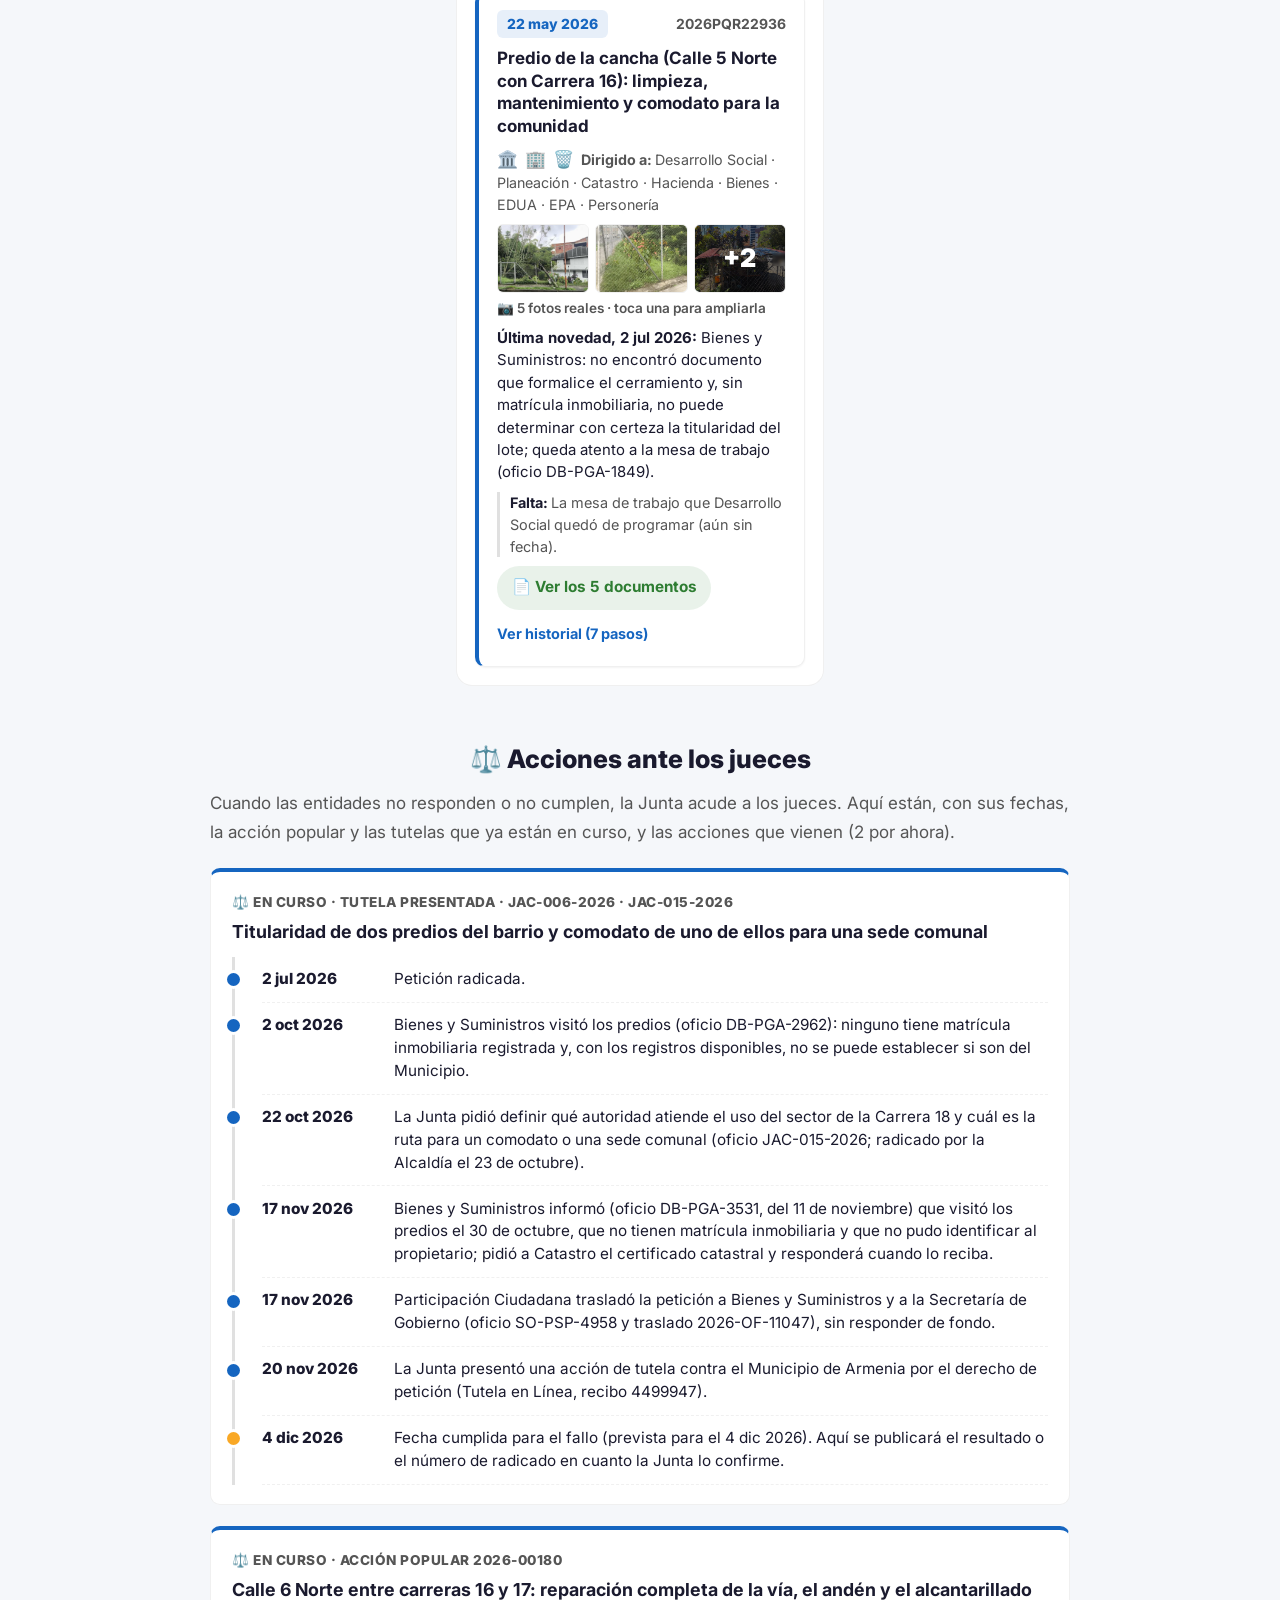
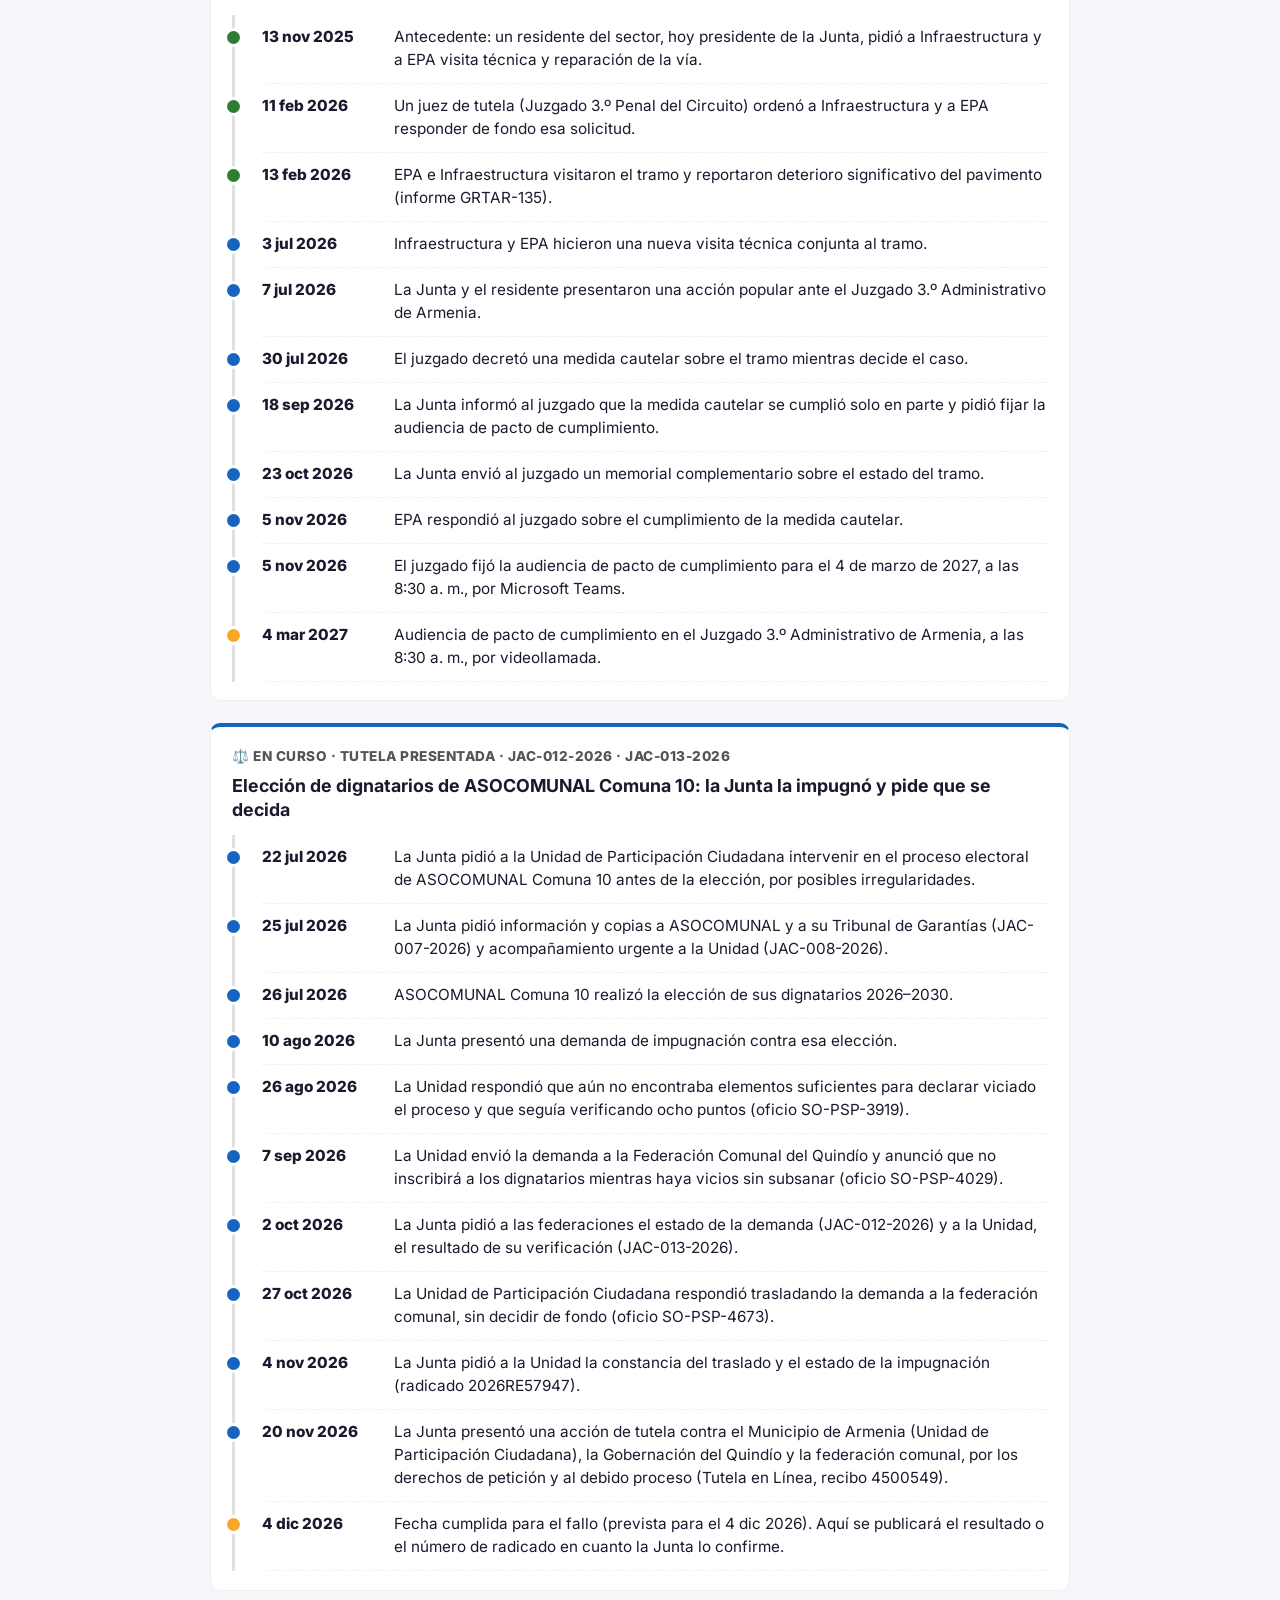
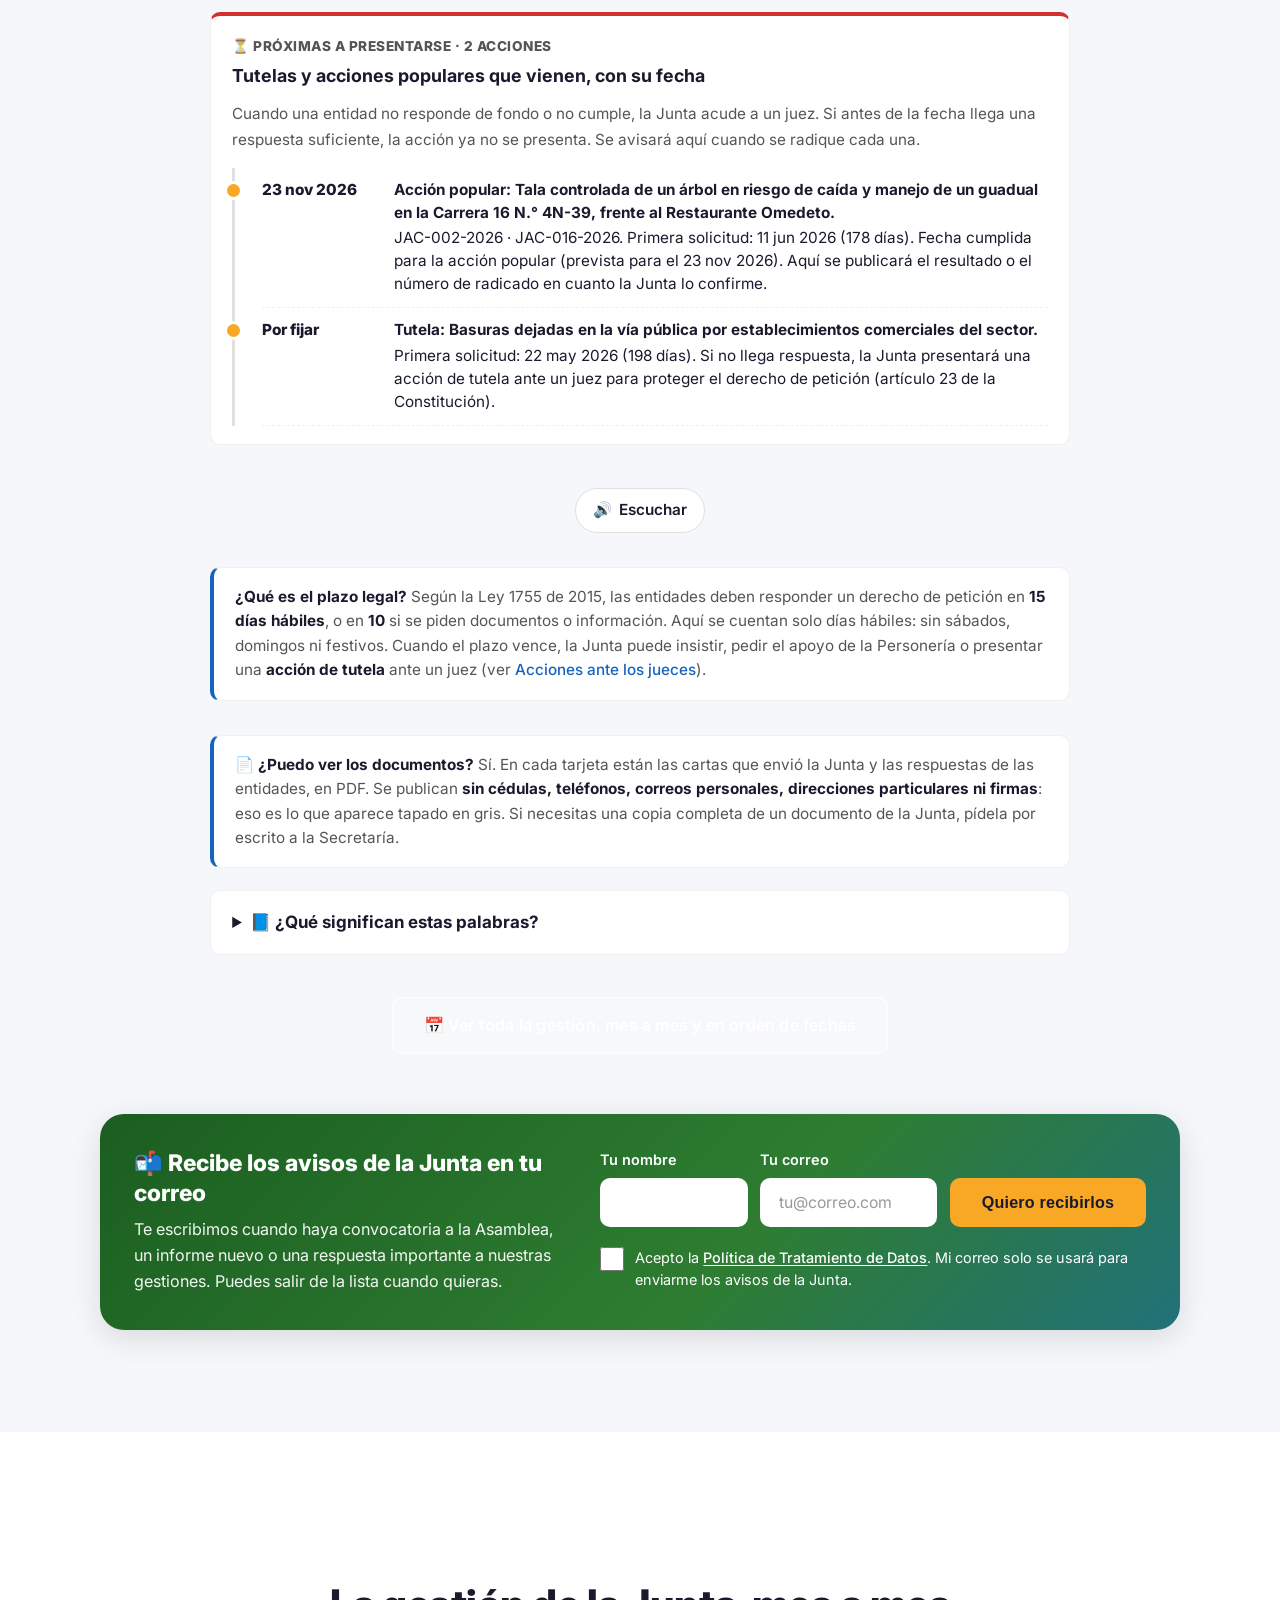
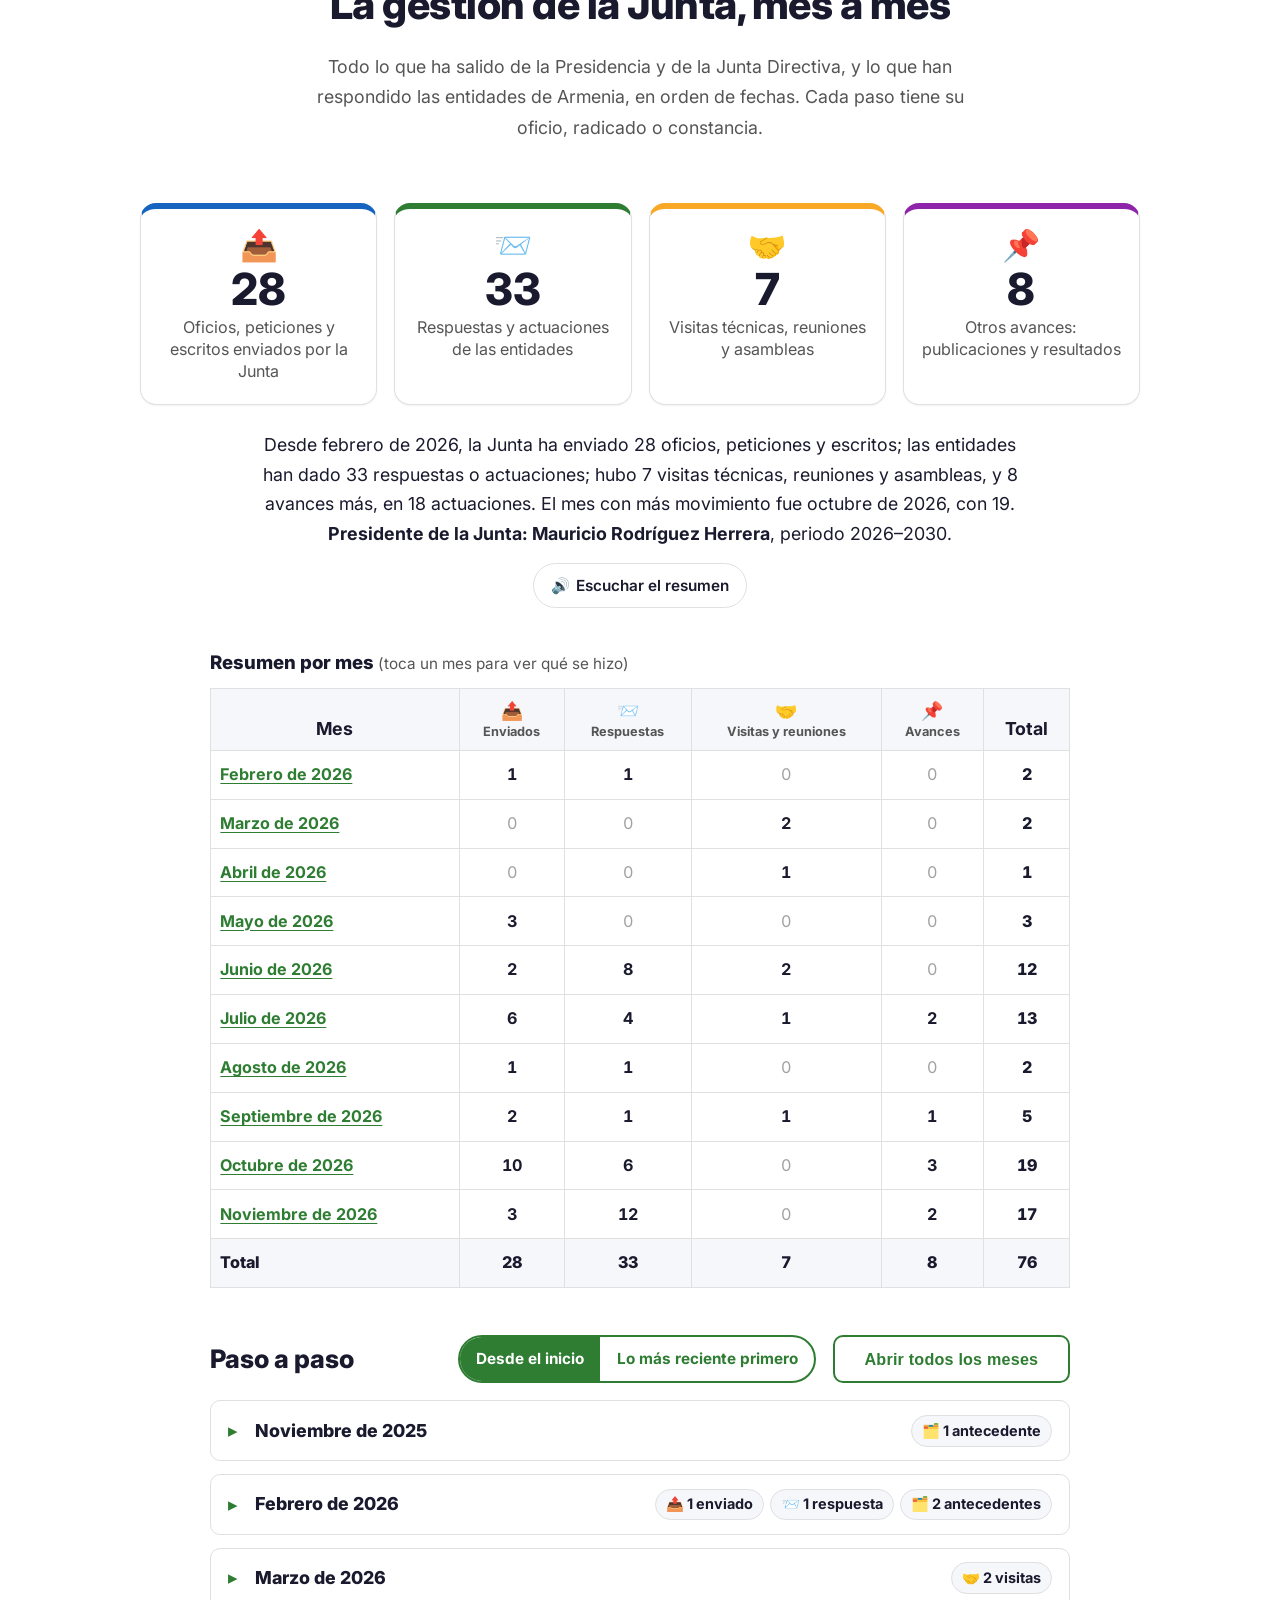
==== commit e7309875: "Tutelas radicadas el 20 nov (JAC-015 y ASOCOMUNAL), respuestas del 17 nov y cartelera en una hoja - " ====
--- a/index.html
+++ b/index.html
@@ -362,9 +362,9 @@
 
                 <div class="jud" id="acciones-judiciales">
                     <h3 class="block__title fade-in">⚖️ Acciones ante los jueces</h3>
-                    <p class="jud__lead fade-in">Cuando las entidades no responden o no cumplen, la Junta acude a los jueces. Aquí están, con sus fechas, la acción popular que ya está en curso y las tutelas y acciones populares que vienen (<span data-jud-count>4</span> por ahora).</p>
+                    <p class="jud__lead fade-in">Cuando las entidades no responden o no cumplen, la Junta acude a los jueces. Aquí están, con sus fechas, la acción popular y las tutelas que ya están en curso, y las acciones que vienen (<span data-jud-count>2</span> por ahora).</p>
                     <div class="jud__lista" data-judicial>
-                        <p>Acción popular 2026-00180 (Calle 6 Norte): audiencia de pacto de cumplimiento el 4 de marzo de 2027. Próximas: tutela por las peticiones JAC-015, JAC-018 y JAC-019 (18 de noviembre de 2026), tutela de ASOCOMUNAL (20 de noviembre) y acción popular por el árbol de la Carrera 16 (23 de noviembre).</p>
+                        <p>Acción popular 2026-00180 (Calle 6 Norte): audiencia de pacto de cumplimiento el 4 de marzo de 2027. Tutelas presentadas el 20 de noviembre de 2026: por la petición JAC-015 (predios y sede comunal) y por la elección de ASOCOMUNAL; los fallos se esperan hacia el 4 de diciembre. Próxima: acción popular por el árbol de la Carrera 16 (23 de noviembre).</p>
                     </div>
                     <p class="act-mesames"><button type="button" class="act-btn" data-listen="#acciones-judiciales" hidden><span aria-hidden="true">🔊</span> Escuchar</button></p>
                 </div>
@@ -863,8 +863,8 @@
                                 <span class="status-badge status-badge--info">En trámite</span>
                                 <h4 class="report__item-title">Sede comunal</h4>
                             </div>
-                            <p>La Junta no tiene sede propia. Desde el 2 de julio de 2026 pidió a la Alcaldía un espacio: presupuesto participativo para una caseta comunal (JAC-003 y JAC-014) y el comodato de un predio del barrio (JAC-006 y JAC-015). Participación Ciudadana respondió que las iniciativas deben inscribirse en las próximas jornadas de presupuesto participativo (SO-PSP-4889, 12 de noviembre). Bienes y Suministros informó que los predios consultados no tienen matrícula inmobiliaria registrada (DB-PGA-2962). Si el JAC-015 no se responde de fondo, la Junta presentará una tutela el 18 de noviembre.</p>
-                            <span class="report__source">Soporte: oficios JAC-003, JAC-006, JAC-014 y JAC-015 de 2026; respuestas SO-PSP-2979, SO-PSP-4889 y DB-PGA-2962</span>
+                            <p>La Junta no tiene sede propia. Desde el 2 de julio de 2026 pidió a la Alcaldía un espacio: presupuesto participativo para una caseta comunal (JAC-003 y JAC-014) y el comodato de un predio del barrio (JAC-006 y JAC-015). Participación Ciudadana respondió que las iniciativas deben inscribirse en las próximas jornadas de presupuesto participativo (SO-PSP-4889, 12 de noviembre). Bienes y Suministros informó que los predios consultados no tienen matrícula inmobiliaria registrada (DB-PGA-2962). Como el JAC-015 no se respondió de fondo, la Junta presentó una acción de tutela el 20 de noviembre de 2026.</p>
+                            <span class="report__source">Soporte: oficios JAC-003, JAC-006, JAC-014 y JAC-015 de 2026; respuestas SO-PSP-2979, SO-PSP-4889, DB-PGA-2962 y DB-PGA-3531; tutela del 20 de noviembre de 2026 (recibo 4499947)</span>
                         </li>
 
                         <li class="report__item">
--- a/css/styles.css
+++ b/css/styles.css
@@ -307,6 +307,9 @@
     text-decoration: underline;
     text-underline-offset: 3px;
     flex-shrink: 0;
+    display: inline-block;
+    padding: 0.7rem 0.5rem; /* zona de toque de 44 px sin cambiar el tamaño de la franja */
+    margin: -0.7rem -0.5rem;
     transition: opacity var(--transition);
 }
 
@@ -1736,17 +1739,18 @@
     display: flex;
     gap: 0.65rem;
     align-items: flex-start;
-    font-size: 0.82rem;
+    font-size: 0.9rem;
     color: var(--color-text-secondary);
     line-height: 1.5;
     cursor: pointer;
+    padding: 0.35rem 0; /* zona de toque más amplia */
 }
 
 .form__checkbox {
     flex-shrink: 0;
-    width: 18px;
-    height: 18px;
-    margin-top: 2px;
+    width: 24px;
+    height: 24px;
+    margin-top: 0;
     accent-color: var(--color-primary);
     cursor: pointer;
 }
